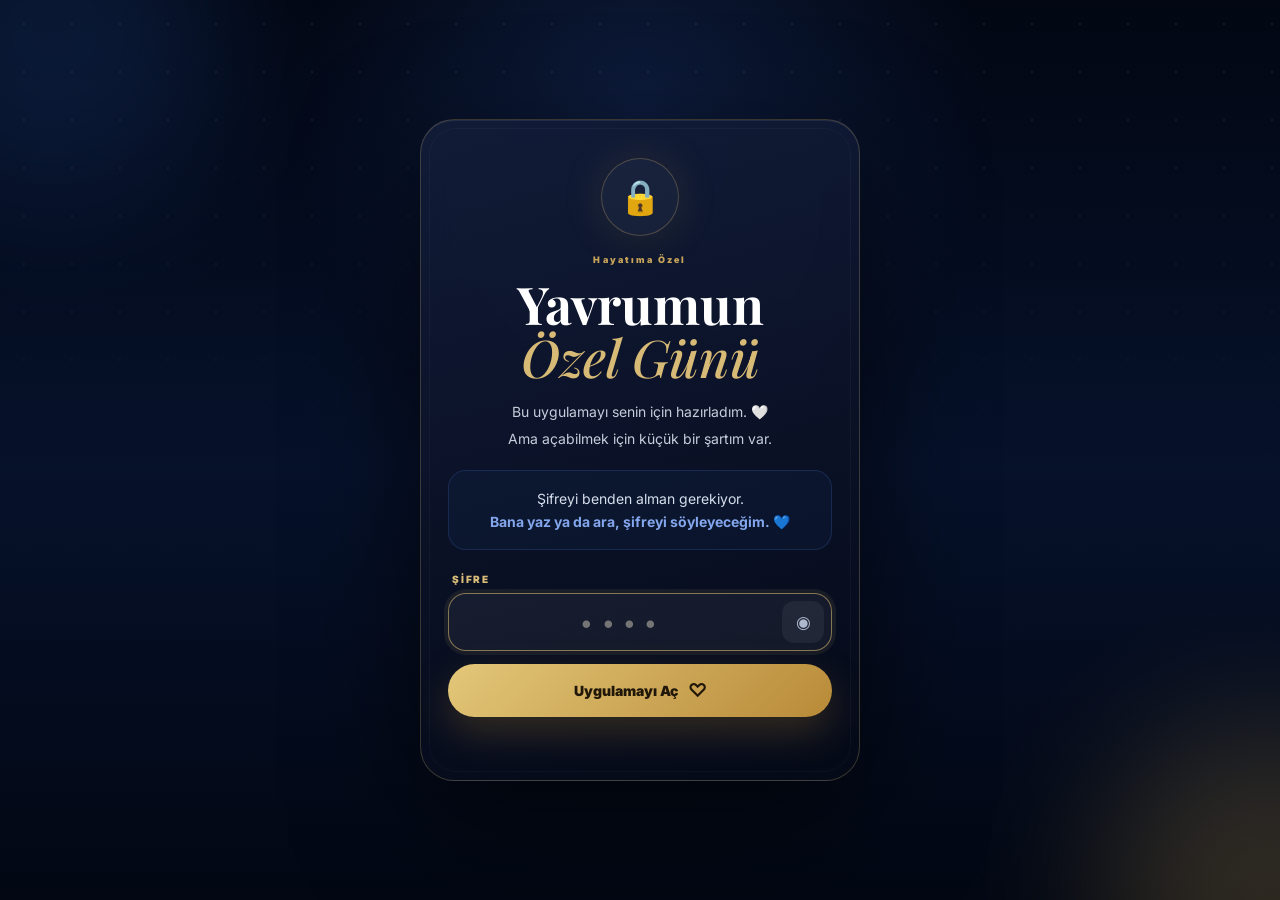
==== index.html @ 069ae144 "benim yavrumun minik bebeğimin doğum günü" ====
<!DOCTYPE html>

<html lang="tr">
<head>
<meta charset="utf-8"/>
<meta content="width=device-width, initial-scale=1, viewport-fit=cover" name="viewport"/>
<meta content="#030915" name="theme-color"/>
<meta content="yes" name="mobile-web-app-capable"/>
<title>Yavrumun Özel Günü</title>
<link href="manifest.webmanifest" rel="manifest"/>
<link href="style.css" rel="stylesheet"/>
</head>
<body class="password-locked">
<section class="password-gate" id="passwordGate" aria-label="Şifre ekranı">
  <div class="password-glow password-glow-a"></div>
  <div class="password-glow password-glow-b"></div>
  <div class="password-card">
    <div class="password-lock" id="passwordLock" aria-hidden="true"><span class="lock-closed">🔒</span><span class="lock-open">🔓</span></div>
    <p class="password-kicker">Hayatıma Özel</p>
    <h1>Yavrumun<br><em>Özel Günü</em></h1>
    <p class="password-copy">Bu uygulamayı senin için hazırladım. 🤍</p>
    <p class="password-copy">Ama açabilmek için küçük bir şartım var.</p>
    <p class="password-direct">Şifreyi benden alman gerekiyor.<br><strong>Bana yaz ya da ara, şifreyi söyleyeceğim. 💙</strong></p>
    <form class="password-form" id="passwordForm" autocomplete="off">
      <label for="passwordInput">Şifre</label>
      <div class="password-input-wrap">
        <input id="passwordInput" name="password" type="password" inputmode="numeric" pattern="[0-9]*" maxlength="4" placeholder="••••" aria-describedby="passwordMessage" autocomplete="one-time-code" />
        <button class="password-eye" id="passwordEye" type="button" aria-label="Şifreyi göster">◉</button>
      </div>
      <button class="password-submit" type="submit"><span>Uygulamayı Aç</span><b>♡</b></button>
      <p class="password-message" id="passwordMessage" aria-live="polite"></p>
    </form>
  </div>
  <div class="password-success" id="passwordSuccess" aria-hidden="true">
    <div class="success-lock">🔓</div>
    <h2><span>Hoş geldin</span><strong>Doğum günü kızı</strong></h2>
    <p>Şimdi asıl sürpriz başlıyor.</p>
  </div>
</section>

<canvas id="stars"></canvas>
<div class="ambient a1"></div><div class="ambient a2"></div>
<section class="gate" id="gate">
<div aria-label="Şevval'in çocukluk fotoğrafı" class="gate-photo">
<img alt="Şevval'in çocukluk fotoğrafı" src="assets/photos/01-cocukluk.webp"/>
</div>
<div aria-hidden="true" class="lily-scene realistic-lily left"><img src="assets/pinterest-pink-lily.webp" alt=""></div>
<div aria-hidden="true" class="lily-scene realistic-lily right"><img src="assets/pinterest-pink-lily.webp" alt=""></div>
<div class="gate-inner">
<p class="eyebrow">FURKAN'DAN ŞEVVAL'E</p>
<h1>Yavrumun<br/><em>Özel Günü</em></h1>
<div class="date-pill"><span>28</span><small>AĞUSTOS</small></div>
<p class="gate-copy">Çok merak ettiğin sürpriz<br/><strong>işte geldi.</strong></p>
<button class="primary-btn" id="openSurprise"><span>Sürprizi Aç</span><b>♡</b></button>
<p class="sound-hint">En güzel deneyim için sesi aç ✦</p>
</div>
</section>
<main aria-hidden="true" class="app" id="app">
<header class="first-memory" data-note="Seni ilk bu halinle tanıdım. İyi ki tanımışım bebeğim. ❤️" data-photo="assets/photos/02-deniz.webp" id="home">
<img alt="Şevval deniz kenarında" src="assets/photos/02-deniz.webp"/>
<div class="first-memory-shade"></div>
<nav class="topbar"><button class="brand" data-go="home">YÖG</button></nav>
<div class="tap-hint">Fotoğrafa dokun ♡</div>
<div class="scroll-cue"><span></span><small>kaydır</small></div>
</header>
<section class="love-counter-section" id="loveCounter" aria-label="Tanıştığımızdan beri geçen süre">
  <div class="love-counter-glow love-counter-glow-a" aria-hidden="true"></div>
  <div class="love-counter-glow love-counter-glow-b" aria-hidden="true"></div>
  <div class="love-counter-card reveal">
    <div class="love-counter-heart" aria-hidden="true"><span>♥</span></div>
    <p class="love-counter-kicker">BİZİM HİKÂYEMİZ</p>
    <h2>Tanıştığımızdan beri<br/><em>geçen güzel zaman...</em></h2>
    <button class="love-counter-date" id="loveCounterDate" type="button" aria-label="Tanışma tarihi 1 Ağustos 2025">
      <span>01</span><i>•</i><span>08</span><i>•</i><span>2025</span>
    </button>
    <div class="love-counter-grid" aria-live="polite">
      <div class="love-time-box"><strong id="loveDays">0</strong><small>GÜN</small></div>
      <div class="love-time-box"><strong id="loveHours">00</strong><small>SAAT</small></div>
      <div class="love-time-box"><strong id="loveMinutes">00</strong><small>DAKİKA</small></div>
      <div class="love-time-box"><strong id="loveSeconds">00</strong><small>SANİYE</small></div>
    </div>
    <p class="love-counter-copy">Ve her geçen saniye seni<br/><b>biraz daha çok seviyorum...</b></p>
    <div class="love-counter-line" aria-hidden="true"><span></span><i>♡</i><span></span></div>
  </div>
</section>
<section class="emotional-interactions" id="emotionalInteractions" aria-label="Kalbimdeki yerin ve zaman dursa">
  <div class="emotion-card heart-place-card reveal">
    <span class="emotion-kicker">SADECE SANA AİT</span>
    <h2>Kalbimdeki Yerin</h2>
    <p class="emotion-intro">Her atışımda sana ait olan yere dokun.</p>
    <button class="heart-line-trigger" id="heartPlaceButton" type="button" aria-label="Kalbimdeki yerini aç">
      <span class="anatomical-heart-glow" aria-hidden="true"></span>
      <img src="assets/anatomik-kalp.webp" alt="" aria-hidden="true">
      <small>KALBİ HİSSET</small>
    </button>
  </div>

  <div class="emotion-card time-stop-card reveal">
    <span class="emotion-kicker">BİRKAÇ SANİYELİĞİNE</span>
    <h2>Eğer Zaman Dursa...</h2>
    <p class="emotion-intro">Seninle geçen güzel anları biraz daha uzun yaşayabilmek için...</p>
    <button class="emotion-button time-stop-button" id="timeStopButton" type="button"><span>⌛</span> Zamanı durdur</button>
    <div class="time-stop-message" id="timeStopMessage" aria-live="polite" aria-hidden="true">
      <p id="timeStopLine">Eğer elimde olsaydı...</p>
      <div class="time-stop-progress"><span id="timeStopProgress"></span></div>
    </div>
  </div>
</section>
<section class="experience-hub" id="experiences">
<div class="hub-orbit hub-orbit-a"></div><div class="hub-orbit hub-orbit-b"></div>
<div class="hub-head reveal">
<span class="hub-badge">Hayatıma Özel</span>
<h2>Dokunduğun her yerde<br/><em>başka bir sürpriz.</em></h2>
<p>Bugün sadece gezme; merak et, dokun ve keşfet.</p>
</div>
<div class="daily-card reveal">
<div class="daily-icon">☀</div><div><small id="dailyDate">BUGÜN</small><strong id="dailyMessage">Bugün kendine biraz zaman ayır olur mu? ❤️</strong></div>
</div>
<button aria-label="Gizli tarih" class="secret-date reveal" id="secretDate">01 • 08 • 2025</button>
<div class="special-actions">
<button class="premium-card blue reveal note-card" id="saySomething"><span class="folded-corner" aria-hidden="true"></span><span class="pc-icon note-line-icon" aria-hidden="true"><i></i><i></i><i></i></span><span class="pc-copy"><small>HER DOKUNUŞTA YENİ</small><b>Sana Sığdıramadığım Kelimelerim</b><em>Furkan'dan sana küçük bir cümle</em></span><span class="card-action">Dokun <strong>→</strong></span></button>
<button class="premium-card rose reveal envelope-card" id="openEnvelopes"><span class="envelope-lines" aria-hidden="true"></span><span class="pc-icon wax-seal-icon" aria-hidden="true">F</span><span class="pc-copy"><small>SADECE SANA</small><b>Dijital Zarflar</b><em>Doğru an için saklanan mektuplar</em></span><span class="card-action">4 zarf <strong>→</strong></span></button>
</div>
<div class="games-intro reveal">
<span class="games-kicker">KALBİMDE SAKLADIKLARIM</span>
<h3>Dokundukça biraz daha<br/><em>bizi anlatıyor.</em></h3>
<p>Bir tarih, birkaç küçük ayrıntı, sana verdiğim sözler ve birlikte kurduğum hayaller...</p>
</div>
<div class="games-stack">
<button class="premium-card game-card gold reveal" id="ourBeginning"><span class="game-number">01</span><span class="pc-icon emotional-glyph date-glyph">01</span><span class="pc-copy"><small>SENİ TANIMAYA BAŞLADIĞIM GÜN</small><b>01.08.2025 — Sana Çıkan Yolum</b><em>O günün nasıl hayatımın en güzel başlangıcına dönüştüğünü oku.</em></span><span class="game-open">Hatırla <strong>↗</strong></span></button>
<button class="premium-card game-card violet reveal" id="cleanPolaroid"><span class="game-number">02</span><span class="pc-icon emotional-glyph">“ ”</span><span class="pc-copy"><small>YALNIZCA BİZE AİT</small><b>Bizim Küçük Sözlüğümüz</b><em>Söylediğimiz kelimelerin bende saklı anlamları.</em></span><span class="game-open">Oku <strong>↗</strong></span></button>
<button class="premium-card game-card teal reveal" id="littleDetails"><span class="game-number">03</span><span class="pc-icon emotional-glyph detail-glyph">✦</span><span class="pc-copy"><small>BELKİ SEN FARK ETMİYORSUN</small><b>Sende Sevdiğim Küçük Şeyler</b><em>Her dokunuşta sende sevdiğim başka bir ayrıntı.</em></span><span class="game-open">Oku <strong>↗</strong></span></button>
<button class="premium-card game-card night reveal" id="lightCandles"><span class="game-number">04</span><span class="pc-icon emotional-glyph">◷</span><span class="pc-copy"><small>GÜNÜN HER YERİNDE</small><b>Seni Özlediğim Anlar</b><em>Gün içinde aklımın sana döndüğü küçük anlar.</em></span><span class="game-open">Hisset <strong>↗</strong></span></button>
<button class="premium-card game-card ruby reveal" id="myPromises"><span class="game-number">05</span><span class="pc-icon emotional-glyph promise-glyph">F</span><span class="pc-copy"><small>BUGÜNDEN YARINLARIMIZA</small><b>Sana Verdiğim Sözler</b><em>Sana sakladığım dört sessiz sözün mührünü aç.</em></span><span class="game-open">Mührü Aç <strong>↗</strong></span></button>
<button class="premium-card game-card mint reveal" id="ourFuture"><span class="game-number">06</span><span class="pc-icon emotional-glyph future-glyph">✉</span><span class="pc-copy"><small>BUGÜNDEN GELECEĞİMİZE</small><b>Gelecekteki Bize Mektup</b><em>Bir gün birlikte okuyacağımız satırları aç.</em></span><span class="game-open">Mektubu Aç <strong>↗</strong></span></button>
</div>
</section>
<section class="lyrics-tv-section" id="lyricsTv" aria-labelledby="lyricsTvTitle">
  <div class="lyrics-tv-heading reveal">
    <span class="section-kicker">SÖZLERİ DİKKATLİ DİNLE</span>
    <h3 id="lyricsTvTitle">Dinlerken<br><em>beni hatırla.</em></h3>
    <p>Bazen sana söylemek istediklerimi bir şarkının sözlerine bırakıyorum.</p>
  </div>
  <div class="lyrics-tv-layout reveal">
    <div class="lyrics-tv-set" id="lyricsTvSet">
      <div class="lyrics-tv-bezel">
        <div class="lyrics-tv-screen">
          <video id="lyricsTvPlayer" title="Carla Morrison — Disfruto Türkçe çeviri videosu" preload="metadata" playsinline>
            <source src="assets/carla-morrison-disfruto.mp4" type="video/mp4">
          </video>
          <div class="lyrics-tv-off" id="lyricsTvOff">
            <span>F</span>
            <small>KUMANDADAN TELEVİZYONU AÇ</small>
          </div>
          <div class="lyrics-tv-glass" aria-hidden="true"></div>
          <div class="lyrics-tv-channel" id="lyricsTvChannel"><small>KANAL 01</small><b>Carla Morrison — Disfruto</b></div>
        </div>
        <div class="lyrics-tv-brand"><i></i><b>FURKAN TV</b><span></span></div>
      </div>
      <div class="lyrics-tv-stand" aria-hidden="true"></div>
    </div>
    <div class="lyrics-remote-wrap">
      <small class="lyrics-remote-label">KUMANDA</small>
      <div class="lyrics-remote" aria-label="Televizyon kumandası">
        <button class="lyrics-power" id="lyricsTvPower" type="button" aria-label="Televizyonu aç veya kapat">⏻</button>
        <div class="lyrics-remote-status"><i id="lyricsTvLed"></i><span id="lyricsTvStatus">Kapalı</span></div>
        <div class="lyrics-remote-ring">
          <button data-tv-action="volumeUp" type="button" aria-label="Sesi yükselt">＋</button>
          <button data-tv-action="back10" type="button" aria-label="On saniye geri">−10</button>
          <button class="lyrics-play" data-tv-action="playPause" type="button" aria-label="Oynat veya duraklat">▶</button>
          <button data-tv-action="forward10" type="button" aria-label="On saniye ileri">+10</button>
          <button data-tv-action="volumeDown" type="button" aria-label="Sesi azalt">−</button>
        </div>
        <div class="lyrics-track-nav">
          <button data-tv-action="previous" type="button" aria-label="Önceki şarkı"><span>←</span><small>Önceki Şarkı</small></button>
          <button data-tv-action="next" type="button" aria-label="Sonraki şarkı"><small>Sonraki Şarkı</small><span>→</span></button>
        </div>
        <div class="lyrics-remote-bottom">
          <button data-tv-action="mute" type="button"><span>⌁</span><small>Sessiz</small></button>
          <button data-tv-action="restart" type="button"><span>↺</span><small>Başa sar</small></button>
          <button data-tv-action="fullscreen" type="button"><span>⛶</span><small>Tam ekran</small></button>
        </div>
      </div>
      <p class="lyrics-tv-note">Bu şarkının sözlerinde sana bırakılmış bir şey var.</p>
      <small class="lyrics-tv-local">Video televizyonun içinde, tamamen sana özel oynatılıyor.</small>
      <button class="lyrics-final-open" id="lyricsFinalOpen" type="button">Şarkılardan Sonra, Son Mesajıma Geç <span>→</span></button>
    </div>
  </div>
</section>
<section aria-label="Şevval'in fotoğraf galerisi" class="memory-story vertical-gallery" id="story"><div class="vertical-gallery-head reveal"><div class="section-kicker">EN GÜZEL HÂLLERİN</div>
<h3>Sana bakarken<br/><em>aklımdan geçenler.</em></h3>
<p>Her fotoğrafında sana söylemek istediğim başka bir cümle var.</p>
<button class="primary-btn" id="startMemories" type="button">Albümü Aç <b>→</b></button></div><div class="vertical-memory-stack" id="verticalMemoryStack"><figure class="vertical-memory-card" data-memory-index="0"><div aria-label="1. fotoğraf; çift dokununca kalp bırak" class="vertical-memory-media" tabindex="0"><img alt="Şevval'in fotoğrafı 1" loading="eager" src="assets/photos/02-deniz.webp"/><span aria-hidden="true" class="vertical-double-heart">♥</span></div><figcaption><small class="vertical-memory-count">01 / 14</small><p>Her şey bu fotoğraf ile başladı.</p><span aria-hidden="true" class="vertical-memory-heart">♡</span></figcaption></figure><figure class="vertical-memory-card" data-memory-index="1"><div aria-label="2. fotoğraf; çift dokununca kalp bırak" class="vertical-memory-media" tabindex="0"><img alt="Şevval'in fotoğrafı 2" loading="lazy" src="assets/photos/03-yakin.webp"/><span aria-hidden="true" class="vertical-double-heart">♥</span></div><figcaption><small class="vertical-memory-count">02 / 14</small><p>Bu fotoğrafın yeri bende çok ayrı. Dilini çok seviyorum tatlı bebeğim.</p><span aria-hidden="true" class="vertical-memory-heart">♡</span></figcaption></figure><figure class="vertical-memory-card" data-memory-index="2"><div aria-label="3. fotoğraf; çift dokununca kalp bırak" class="vertical-memory-media" tabindex="0"><img alt="Şevval'in fotoğrafı 3" loading="lazy" src="assets/photos/04-deniz-selfie.webp"/><span aria-hidden="true" class="vertical-double-heart">♥</span></div><figcaption><small class="vertical-memory-count">03 / 14</small><p>Bu fotoğrafa shop yapmıştın, saçın dağınık çıkıyor diye... Ama ben doğal halini kullandım. Seni böyle seviyorum.</p><span aria-hidden="true" class="vertical-memory-heart">♡</span></figcaption></figure><figure class="vertical-memory-card" data-memory-index="3"><div aria-label="4. fotoğraf; çift dokununca kalp bırak" class="vertical-memory-media" tabindex="0"><img alt="Şevval'in fotoğrafı 4" loading="lazy" src="assets/photos/05-yesil.webp"/><span aria-hidden="true" class="vertical-double-heart">♥</span></div><figcaption><small class="vertical-memory-count">04 / 14</small><p>Bitiyorum sana ya.</p><span aria-hidden="true" class="vertical-memory-heart">♡</span></figcaption></figure><figure class="vertical-memory-card" data-memory-index="4"><div aria-label="5. fotoğraf; çift dokununca kalp bırak" class="vertical-memory-media" tabindex="0"><img alt="Şevval'in fotoğrafı 5" loading="lazy" src="assets/photos/06-kafe.webp"/><span aria-hidden="true" class="vertical-double-heart">♥</span></div><figcaption><small class="vertical-memory-count">05 / 14</small><p>Bu fotoğraf bana resmen date yapmışız gibi bir his veriyor. Gözlerime öyle etkileyici bakıyorsun ki...</p><span aria-hidden="true" class="vertical-memory-heart">♡</span></figcaption></figure><figure class="vertical-memory-card" data-memory-index="5"><div aria-label="6. fotoğraf; çift dokununca kalp bırak" class="vertical-memory-media" tabindex="0"><img alt="Şevval'in fotoğrafı 6" loading="lazy" src="assets/photos/07-dil.webp"/><span aria-hidden="true" class="vertical-double-heart">♥</span></div><figcaption><small class="vertical-memory-count">06 / 14</small><p>Dilini ısırmak istediğim bir başka fotoğraf.</p><span aria-hidden="true" class="vertical-memory-heart">♡</span></figcaption></figure><figure class="vertical-memory-card" data-memory-index="6"><div aria-label="7. fotoğraf; çift dokununca kalp bırak" class="vertical-memory-media" tabindex="0"><img alt="Şevval'in fotoğrafı 7" loading="lazy" src="assets/photos/08-elbise.webp"/><span aria-hidden="true" class="vertical-double-heart">♥</span></div><figcaption><small class="vertical-memory-count">07 / 14</small><p>Sesli gülüşün dışında gülüşünü ilk defa gördüğüm, benim için çok özel bir fotoğraf. En sevme sebebim de o gülüşünü uzun uzun izleyebilmek.</p><span aria-hidden="true" class="vertical-memory-heart">♡</span></figcaption></figure><figure class="vertical-memory-card" data-memory-index="7"><div aria-label="8. fotoğraf; çift dokununca kalp bırak" class="vertical-memory-media" tabindex="0"><img alt="Şevval'in fotoğrafı 8" loading="lazy" src="assets/photos/09-beyaz.webp"/><span aria-hidden="true" class="vertical-double-heart">♥</span></div><figcaption><small class="vertical-memory-count">08 / 14</small><p>Bu fotoğrafı sen çok seviyordun.</p><span aria-hidden="true" class="vertical-memory-heart">♡</span></figcaption></figure><figure class="vertical-memory-card" data-memory-index="8"><div aria-label="9. fotoğraf; çift dokununca kalp bırak" class="vertical-memory-media" tabindex="0"><img alt="Şevval'in fotoğrafı 9" loading="lazy" src="assets/photos/10-gunes.webp"/><span aria-hidden="true" class="vertical-double-heart">♥</span></div><figcaption><small class="vertical-memory-count">09 / 14</small><p>Güneş bile seni kıskanıp kareye girmiş.</p><span aria-hidden="true" class="vertical-memory-heart">♡</span></figcaption></figure><figure class="vertical-memory-card" data-memory-index="9"><div aria-label="10. fotoğraf; çift dokununca kalp bırak" class="vertical-memory-media" tabindex="0"><img alt="Şevval'in fotoğrafı 10" loading="lazy" src="assets/photos/11-asansor-selfie.webp"/><span aria-hidden="true" class="vertical-double-heart">♥</span></div><figcaption><small class="vertical-memory-count">10 / 14</small><p>En sıradan anlarda bile fotoğrafı güzelleştiren bir hâlin var.</p><span aria-hidden="true" class="vertical-memory-heart">♡</span></figcaption></figure><figure class="vertical-memory-card" data-memory-index="10"><div aria-label="11. fotoğraf; çift dokununca kalp bırak" class="vertical-memory-media" tabindex="0"><img alt="Şevval'in fotoğrafı 11" loading="lazy" src="assets/photos/12-araba-selfie.webp"/><span aria-hidden="true" class="vertical-double-heart">♥</span></div><figcaption><small class="vertical-memory-count">11 / 14</small><p>Bu fotoğrafa her baktığımda o anki yazışmalarımız geliyor aklıma. Sanki fotoğrafların benimle konuşuyor.</p><span aria-hidden="true" class="vertical-memory-heart">♡</span></figcaption></figure><figure class="vertical-memory-card" data-memory-index="11"><div aria-label="12. fotoğraf; çift dokununca kalp bırak" class="vertical-memory-media" tabindex="0"><img alt="Şevval'in fotoğrafı 12" loading="lazy" src="assets/photos/13-pembe-elbise.webp"/><span aria-hidden="true" class="vertical-double-heart">♥</span></div><figcaption><small class="vertical-memory-count">12 / 14</small><p>Renkler sana değil, sen renklere güzellik katıyorsun.</p><span aria-hidden="true" class="vertical-memory-heart">♡</span></figcaption></figure><figure class="vertical-memory-card" data-memory-index="12"><div aria-label="13. fotoğraf; çift dokununca kalp bırak" class="vertical-memory-media" tabindex="0"><img alt="Şevval'in fotoğrafı 13" loading="lazy" src="assets/photos/14-kafe-bordo.webp"/><span aria-hidden="true" class="vertical-double-heart">♥</span></div><figcaption><small class="vertical-memory-count">13 / 14</small><p>Sana kırmızı gerçekten çok yakışıyor.</p><span aria-hidden="true" class="vertical-memory-heart">♡</span></figcaption></figure><figure class="vertical-memory-card" data-memory-index="13"><div aria-label="14. fotoğraf; çift dokununca kalp bırak" class="vertical-memory-media" tabindex="0"><img alt="Şevval'in fotoğrafı 14" loading="lazy" src="assets/photos/15-lacivert-elbise.webp"/><span aria-hidden="true" class="vertical-double-heart">♥</span></div><figcaption><small class="vertical-memory-count">14 / 14</small><p>En sevdiğin renk, en sevdiğim sen ve en sevdiğim kare.</p><span aria-hidden="true" class="vertical-memory-heart">♡</span></figcaption></figure></div><div class="vertical-gallery-final reveal"><small>EN GÜZEL HÂLLERİN</small>
<h3>Her karede<br/><em>başka bir güzellik.</em></h3>
<p>Bu bölümde yalnızca fotoğrafların değil,<br/>onlara bakarken içimden geçen küçük cümleler vardı.</p>
<div class="memory-signature">Umarım kendine bazen<br/>benim gördüğüm kadar güzel bakarsın.<br/><b>Sevdiceğin Furkan 🤍</b></div></div></section>
<div class="cinematic-photo-modal" id="cinematicPhotoModal" aria-hidden="true" role="dialog" aria-modal="true" aria-label="Fotoğrafı tam ekran görüntüle">
  <button class="cinematic-photo-close" id="cinematicPhotoClose" type="button" aria-label="Fotoğrafı kapat">×</button>
  <div class="portrait-album-progress" id="portraitAlbumProgress" aria-hidden="true"></div>
  <button class="cinematic-photo-nav cinematic-photo-prev" id="cinematicPhotoPrev" type="button" aria-label="Önceki fotoğraf">‹</button>
  <figure class="cinematic-photo-stage">
    <div class="cinematic-photo-frame"><img id="cinematicPhotoImage" src="" alt="Şevval'in büyütülmüş fotoğrafı"></div>
    <span class="portrait-album-heart" id="portraitAlbumHeart" aria-hidden="true">♥</span>
    <figcaption><small id="cinematicPhotoCount"></small><p id="cinematicPhotoCaption"></p><span>Kaydırarak diğer fotoğrafa geç</span></figcaption>
  </figure>
  <div class="portrait-album-finale">
    <small>EN GÜZEL HÂLLERİN</small>
    <h2>Her karede<br><em>başka bir güzellik.</em></h2>
    <p>Bu albümde yalnızca fotoğrafların değil, onlara bakarken içimden geçen küçük cümleler vardı.</p>
    <strong>Umarım kendine bazen<br>benim gördüğüm kadar güzel bakarsın.</strong>
    <button id="closePortraitAlbumFinale" type="button">Albümü kalbimde sakla</button>
  </div>
  <button class="cinematic-photo-nav cinematic-photo-next" id="cinematicPhotoNext" type="button" aria-label="Sonraki fotoğraf">›</button>
</div>
<section class="little-sevval-section" id="littleSevval" aria-labelledby="littleSevvalTitle">
  <div class="little-sevval-intro reveal">
    <p class="little-sevval-kicker">BİR ÇOCUKLUKTAN BUGÜNE UZANAN HİKÂYE</p>
    <h3 id="littleSevvalTitle">O Küçük Kızdan<br><em>Bugünkü Sana.</em></h3>
    <p>Önce seni sen yapan küçücük anılar… Sonra yıllar sonra karşıma çıkan ve bütün kalbimle sevdiğim sen.</p>
    <button class="keepsake-box" id="openLittleSevval" type="button" aria-label="Küçük Şevval'in hatıra kutusunu aç">
      <span class="keepsake-lid"><i></i></span><span class="keepsake-body"><b>Ş</b></span>
      <small>HİKÂYENİ AÇ</small>
    </button>
  </div>
</section>
<div class="childhood-album" id="childhoodAlbum" aria-hidden="true" role="dialog" aria-modal="true" aria-labelledby="childhoodAlbumTitle">
  <button class="childhood-close" id="closeChildhoodAlbum" type="button" aria-label="Albümü kapat">×</button>
  <div class="childhood-progress" id="childhoodProgress" aria-hidden="true"></div>
  <button class="childhood-nav childhood-prev" id="childhoodPrev" type="button" aria-label="Önceki fotoğraf">‹</button>
  <div class="childhood-pages" id="childhoodPages">
    <article class="childhood-page is-active"><figure><img src="assets/childhood/01-bebek.webp" alt="Bebek Şevval" loading="lazy"><figcaption><small>EN BAŞINDAN</small><p>Her şey, dünyaya gözlerini kapatıp huzurla uyuyan bu küçücük kızla başladı.</p></figcaption></figure></article>
    <article class="childhood-page"><figure><img src="assets/childhood/02-minik.webp" alt="Minik Şevval" loading="lazy"><figcaption><small>MİNİCİK BİR SEN</small><p>Daha o zamanlardan belliymiş; insanın içine işleyen o tatlı bakışların.</p></figcaption></figure></article>
    <article class="childhood-page"><figure><img src="assets/childhood/03-at-kuyruklari.webp" alt="Saçları iki yandan bağlı küçük Şevval" loading="lazy"><figcaption><small>O KOCAMAN GÖZLER</small><p>Bugün baktığımda kaybolduğum gözlerin, daha küçücükken bile aynı güzellikteymiş.</p></figcaption></figure></article>
    <article class="childhood-page"><figure><img src="assets/childhood/04-minik-sevval.webp" alt="Küçük Şevval" loading="lazy"><figcaption><small>KÜÇÜK ŞEVVAL</small><p>Bu fotoğrafa bakınca insanın seni kucağına alıp koruyası geliyor.</p></figcaption></figure></article>
    <article class="childhood-page"><figure><img src="assets/childhood/05-yuz-boyama.webp" alt="Yüzü boyanmış küçük Şevval" loading="lazy"><figcaption><small>OYUN DOLU GÜNLER</small><p>Yüzündeki renkler kadar meraklı ve ışıl ışıl bir çocukluk.</p></figcaption></figure></article>
    <article class="childhood-page"><figure><img src="assets/childhood/06-bebegiyle.webp" alt="Oyuncak bebeğiyle küçük Şevval" loading="lazy"><figcaption><small>OYUNCAK BEBEĞİNLE</small><p>O gülüşün hiç değişmemiş; yalnızca büyümüş ve hayatımı güzelleştirmiş.</p></figcaption></figure></article>
    <article class="childhood-page"><figure><img src="assets/childhood/07-bes-yas.webp" alt="Beş yaşındaki Şevval ve doğum günü pastası" loading="lazy"><figcaption><small>BEŞ YAŞINDA</small><p>O gün pastandaki beş mumu üfleyen küçük kızın, bugün on sekizinci yaşını kutluyorum.</p></figcaption></figure></article>
    <article class="childhood-page"><figure><img src="assets/childhood/08-salincak.webp" alt="Salıncakta küçük Şevval" loading="lazy"><figcaption><small>KÜÇÜK MACERALAR</small><p>Her fotoğraf, bugünkü seni oluşturan küçücük bir hikâye gibi.</p></figcaption></figure></article>
    <article class="childhood-page"><figure><img src="assets/childhood/09-kaydirak.webp" alt="Kaydırakta küçük Şevval" loading="lazy"><figcaption><small>KORKUSUZCA</small><p>Kollarını iki yana açıp hayatın içine böyle bırakmışsın kendini.</p></figcaption></figure></article>
    <article class="childhood-page"><figure><img src="assets/childhood/10-uykulu.webp" alt="Uykulu küçük Şevval" loading="lazy"><figcaption><small>UYKULU HÂLİN</small><p>Demek seni uyuturken hayal ettiğim o tatlı hâlin, çocukluğundan beri seninleymiş.</p></figcaption></figure></article>
    <article class="childhood-page"><figure><img src="assets/childhood/11-motorda.webp" alt="Motosiklet üzerinde küçük Şevval" loading="lazy"><figcaption><small>KÜÇÜK AMA CESUR</small><p>Bu karedeki cesaretin ve neşen, bugün olduğun insanda hâlâ yaşıyor.</p></figcaption></figure></article>
    <article class="childhood-page"><figure><img src="assets/childhood/12-kapsonlu.webp" alt="Kapüşonlu küçük Şevval" loading="lazy"><figcaption><small>BÜYÜRKEN</small><p>Ben o günlerini göremedim; ama büyüyüp karşıma çıkan hâlini bütün kalbimle sevdim.</p></figcaption></figure></article>
    <article class="childhood-page childhood-transition"><div><small>YILLAR GEÇTİ…</small><h2>O küçük kız<br><em>büyüdü.</em></h2><p>Ben çocukluğunun hiçbir anında yanında değildim. İlk adımlarını, oyunlarını ve büyüdüğün günleri göremedim.<br><br>Ama bütün o yıllar, seni bir gün karşıma çıkacak olan o güzel insana dönüştürdü.</p><strong>Ve hikâyenin benim bildiğim kısmı burada başladı…</strong></div></article>
    <article class="childhood-page grown-page"><figure><img src="assets/photos/02-deniz.webp" alt="Bugünkü Şevval'in deniz kenarındaki fotoğrafı" loading="lazy"><figcaption><small>SONRA SENİ GÖRDÜM</small><p>Bir zamanlar dünyaya merakla bakan o küçük kız büyümüş; ben daha hikâyenin başını bilmeden bu fotoğrafına bakakalmıştım.</p></figcaption></figure></article>
    <article class="childhood-page grown-page"><figure><img src="assets/photos/03-yakin.webp" alt="Bugünkü Şevval'in yakın çekim fotoğrafı" loading="lazy"><figcaption><small>O GÖZLER HİÇ DEĞİŞMEDİ</small><p>Çocukluk fotoğraflarındaki o kocaman gözler hâlâ aynıydı. Yalnızca şimdi, baktığımda içinde kaybolduğum gözler olmuşlardı.</p></figcaption></figure></article>
    <article class="childhood-page grown-page"><figure><img src="assets/photos/04-deniz-selfie.webp" alt="Bugünkü Şevval'in doğal fotoğrafı" loading="lazy"><figcaption><small>OLDUĞUN GİBİ</small><p>Saçını beğenmeyip bu fotoğrafı değiştirmiştin. Bense en çok doğal hâlini sevdim; çünkü büyüyen o küçük kız tam olarak buydu.</p></figcaption></figure></article>
    <article class="childhood-page grown-page"><figure><img src="assets/photos/05-yesil.webp" alt="Bugünkü Şevval'in yeşilli fotoğrafı" loading="lazy"><figcaption><small>BÜYÜDÜĞÜN HÂL</small><p>Çocukken ne kadar tatlıysan, büyüdüğünde de insanın bakmaya doyamadığı kadar güzel olmuşsun. Bitiyorum sana.</p></figcaption></figure></article>
    <article class="childhood-page grown-page"><figure><img src="assets/photos/06-kafe.webp" alt="Bugünkü Şevval'in kafedeki fotoğrafı" loading="lazy"><figcaption><small>KEŞKE KARŞIMDA OLSAYDIN</small><p>O küçük kızın yıllar sonra karşımda böyle oturacağını hayal ediyorum. Gözlerine bakarak seni saatlerce dinlemek isterdim.</p></figcaption></figure></article>
    <article class="childhood-page grown-page"><figure><img src="assets/photos/07-dil.webp" alt="Bugünkü Şevval'in eğlenceli fotoğrafı" loading="lazy"><figcaption><small>İÇİNDEKİ ÇOCUK</small><p>Yüzünü boyayıp oyunlar oynayan o neşeli küçük kız hiç kaybolmamış. Bu hâlin hâlâ beni istemeden gülümsetiyor.</p></figcaption></figure></article>
    <article class="childhood-page grown-page"><figure><img src="assets/photos/08-elbise.webp" alt="Bugünkü Şevval'in gülümsediği fotoğraf" loading="lazy"><figcaption><small>O GÜLÜŞÜN</small><p>Çocukluk fotoğraflarında başlayan o güzel gülüş, yıllar sonra benim en sevdiğim seslerden ve görüntülerden biri oldu.</p></figcaption></figure></article>
    <article class="childhood-page grown-page"><figure><img src="assets/photos/09-beyaz.webp" alt="Bugünkü Şevval'in beyaz kıyafetli fotoğrafı" loading="lazy"><figcaption><small>SENİN SEVDİĞİN KARE</small><p>Bu fotoğrafı sen çok seviyordun. Ben ise ona baktığımda, bütün o yılların sonunda oluşan seni görüyorum.</p></figcaption></figure></article>
    <article class="childhood-page grown-page"><figure><img src="assets/photos/10-gunes.webp" alt="Bugünkü Şevval'in güneşli fotoğrafı" loading="lazy"><figcaption><small>IŞIĞINLA</small><p>Kaydırakta kollarını açan o küçük kız büyümüş; şimdi girdiği her kareyi kendi ışığıyla güzelleştiriyor.</p></figcaption></figure></article>
    <article class="childhood-page grown-page"><figure><img src="assets/photos/11-asansor-selfie.webp" alt="Bugünkü Şevval'in asansör selfiesi" loading="lazy"><figcaption><small>SIRADAN ANLARIN BİLE</small><p>Büyürken çekilen her fotoğrafın bir anıya dönüştüğü gibi, bugün en sıradan hâlin bile benim için saklamak istediğim bir kare.</p></figcaption></figure></article>
    <article class="childhood-page grown-page"><figure><img src="assets/photos/12-araba-selfie.webp" alt="Bugünkü Şevval'in araba selfiesi" loading="lazy"><figcaption><small>FOTOĞRAFLARIN KONUŞUYOR</small><p>Bu kareye baktığımda yalnızca yüzünü değil, gönderdiğin günü ve konuşmalarımızı da hatırlıyorum. Hikâyene artık benim anılarım da karışmıştı.</p></figcaption></figure></article>
    <article class="childhood-page grown-page"><figure><img src="assets/photos/13-pembe-elbise.webp" alt="Bugünkü Şevval'in pembe elbiseli fotoğrafı" loading="lazy"><figcaption><small>RENKLERİN İÇİNDE</small><p>Oyuncak bebeğine sarılan küçük kız büyümüş, şimdi giydiği her renge kendi güzelliğini katıyordu.</p></figcaption></figure></article>
    <article class="childhood-page grown-page"><figure><img src="assets/photos/14-kafe-bordo.webp" alt="Bugünkü Şevval'in bordo kıyafetli fotoğrafı" loading="lazy"><figcaption><small>HER HÂLİNLE</small><p>Yıllar seni değiştirmiş olabilir ama yüzündeki sıcaklık hiç kaybolmamış. Kırmızı sana hâlâ çok güzel yakışıyor.</p></figcaption></figure></article>
    <article class="childhood-page grown-page"><figure><img src="assets/photos/15-lacivert-elbise.webp" alt="Bugünkü Şevval'in lacivert elbiseli fotoğrafı" loading="lazy"><figcaption><small>BUGÜNKÜ SEN</small><p>Ve bütün bu fotoğrafların sonunda… En sevdiğin renk, en sevdiğim insanın üzerinde. Çocukluğundan bugüne uzanan hikâyenin en güzel hâli.</p></figcaption></figure></article>
    <article class="childhood-page childhood-finale"><div><small>O KÜÇÜK KIZDAN BUGÜNKÜ SANA</small><h2 id="childhoodAlbumTitle">Geçmişindeki seni de,<br><em>bugünkü seni de seviyorum.</em></h2><p>Ben çocukluğunun hiçbir anında yanında değildim. Ama o küçük kızın büyüyüp karşıma çıkan hâlini tanıdım.<br><br>Şimdi eski fotoğraflarına baktığımda, sevdiğim insanın hikâyesinin nerede başladığını görüyorum.</p><strong>İyi ki o küçük kız büyümüş.<br>İyi ki bugünkü Şevval olmuş.<br>İyi ki bir gün benim hayatıma girmiş.</strong><button id="finishChildhoodAlbum" type="button">Hikâyeni kalbimde sakla</button></div></article>
  </div>
  <button class="childhood-nav childhood-next" id="childhoodNext" type="button" aria-label="Sonraki fotoğraf">›</button>
  <p class="childhood-swipe-hint">Kaydırarak anılarda ilerle</p>
</div>
<section class="section message-section" id="message">
<div aria-hidden="true" class="message-petals"></div>
<div class="message-wrap reveal" id="birthdayLetter">
<div class="wax">F</div>
<p class="section-kicker">DOĞUM GÜNÜ MESAJIN</p>
<div class="letter-intro cinematic-intro" id="letterIntro">
<div class="cinema-line"><span></span><b>28 AĞUSTOS</b><span></span></div>
<p class="cinema-whisper">Bir dakika...</p>
<div class="letter-envelope" id="letterEnvelope" aria-hidden="true">
  <div class="letter-envelope-paper"><span>28 Ağustos</span><b>Şevval’e</b><small>Furkan’dan</small></div>
  <div class="letter-envelope-back"></div>
  <div class="letter-envelope-flap"></div>
  <div class="letter-envelope-pocket"></div>
  <div class="letter-envelope-seal">F</div>
</div>
<h3>Gitmeden önce…<br/><em>Sana söylemek istediğim bir şey var.</em></h3>
<p>Bu, doğum günü mesajının son sayfası değil; sana ayırdığım en özel yer.</p>
<button class="letter-btn final-open-btn" id="openLetter" type="button">Mektubu Aç</button>
</div>
<div class="letter-reader" hidden="" id="letterReader">
<div class="letter-progress"><span id="letterProgress"></span></div>
<div class="letter-page cinematic-page" id="letterPage">
<div class="paper-date">28 Ağustos <span>🤍</span></div>
<div class="letter-ornament">✦</div>
<div class="typed-message" id="typedMessage"></div>
<figure class="letter-photo" hidden="" id="letterPhoto">
<img alt="Şevval'in fotoğrafı" id="letterPhotoImg" src=""/>
<figcaption id="letterPhotoNote"></figcaption>
</figure>
<div class="paper-signature">— Furkan</div>
</div>
<div class="letter-actions">
<button class="letter-btn" id="nextLetter" type="button">Devam Et</button>
<button class="voice-letter-btn" id="voiceLetter" type="button" aria-pressed="false"><span aria-hidden="true">▶</span> Sesimle Dinle</button>
<audio id="furkanVoiceMessage" preload="metadata" src="assets/furkan-dogum-gunu-mesaji.mp3"></audio>
<audio id="furkanVoiceMessageContinue" preload="metadata" src="assets/dogum-gunu-mesaji-devam.mp3"></audio>
<div class="voice-playback-status" id="voicePlaybackStatus" hidden aria-live="polite">
  <span id="voiceCurrentTime">0:00</span><div class="voice-progress-track"><span id="voiceProgressFill"></span></div><span id="voiceDuration">2:18</span>
  <p class="voice-controls-hint">Ses oynatıcısının hemen altındaki butonlardan dinleme hızını seçebilir, <strong>“1:10’a Atla”</strong> butonuyla istediğin bölüme geçebilirsin.</p>
  <div class="voice-playback-controls" aria-label="Ses oynatma seçenekleri">
    <button class="voice-speed-btn is-active" type="button" data-voice-speed="1">1x</button>
    <button class="voice-speed-btn" type="button" data-voice-speed="1.5">1.5x</button>
    <button class="voice-speed-btn" type="button" data-voice-speed="2">2x</button>
    <button class="voice-skip-btn" id="voiceSkipTo70" type="button"><span aria-hidden="true">↠</span> 1:10’a Atla</button>
  </div>
</div>
<button class="text-btn" hidden="" id="replayMessage" type="button">Baştan oku ↻</button>
</div>
<div class="voice-permission" id="voicePermission" hidden aria-live="polite" role="dialog" aria-modal="true" aria-labelledby="voicePermissionTitle">
  <div class="voice-permission-card">
    <span class="voice-permission-heart" aria-hidden="true">🤍</span>
    <h4 id="voicePermissionTitle">Bu satırları yazarken keşke yanında olabilseydim...</h4>
    <p>Ama en azından sesimi de sana bırakmak istedim. Doğum günü mesajımı kendi sesimden dinlemek ister misin?</p>
    <div class="voice-permission-actions">
      <button class="letter-btn" id="acceptVoice" type="button">🤍 Evet, dinle</button>
      <button class="text-btn" id="declineVoice" type="button">Şimdilik hayır</button>
    </div>
  </div>
</div>
</div>
<div class="letter-finale cake-finale" hidden="" id="letterFinale">
<div class="cake-reveal-note" id="cakeRevealNote">Sana küçük bir sürpriz daha hazırladım...</div>
<div aria-live="polite" class="cake-stage" id="cakeStage">
<div class="cake-glow"></div>
<div class="cake-frame" id="cakeFrame">
<img alt="18 Şevval yazılı doğum günü pastası" src="assets/sevval-18-pasta.webp"/>
<div class="cake-slice" id="cakeSlice" aria-hidden="true"><img alt="" src="assets/sevval-18-pasta.webp"/></div>
<div aria-hidden="true" class="number-candles" id="numberCandles"><span class="candle"><i class="flame"></i></span><span class="candle"><i class="flame"></i></span><span class="candle"><i class="flame"></i></span><span class="candle"><i class="flame"></i></span><span class="candle"><i class="flame"></i></span><span class="candle"><i class="flame"></i></span><span class="candle"><i class="flame"></i></span><span class="candle"><i class="flame"></i></span><span class="candle"><i class="flame"></i></span><span class="candle"><i class="flame"></i></span><span class="candle"><i class="flame"></i></span><span class="candle"><i class="flame"></i></span><span class="candle"><i class="flame"></i></span><span class="candle"><i class="flame"></i></span><span class="candle"><i class="flame"></i></span><span class="candle"><i class="flame"></i></span><span class="candle"><i class="flame"></i></span><span class="candle"><i class="flame"></i></span></div>
</div>
<p class="cake-title">18 Şevval</p>
<p class="wish-prompt" id="wishPrompt" aria-live="polite"></p>
<h3>İyi ki doğdun,<br><span>kelebeğim.</span></h3>
<button class="letter-btn blow-btn" id="blowCandles" type="button"><span class="blow-main">Mumları üfle</span><small>Hazırsan dokun</small></button>
<div class="lily-rain" id="lilyRain" aria-hidden="true"></div>
<div class="secret-envelope-wrap" id="secretEnvelopeWrap" hidden>
  <div class="secret-envelope-hint"><small>SANA AİT BİR NOT VAR</small><strong>Mektubu açmak için dokun</strong><span aria-hidden="true"></span></div>
  <button class="secret-envelope" id="secretEnvelope" type="button" aria-label="Gizli zarfı aç">
    <span class="secret-envelope-back"></span><span class="secret-envelope-letter">Şevval'e</span><span class="secret-envelope-flap"></span><span class="secret-envelope-pocket"></span><span class="secret-seal">F♡Ş</span>
  </button>
  <div class="secret-note" id="secretNote" hidden>
    <small>FURKAN’DAN ŞEVVAL’E</small>
    <p>Sen bende büyük iz bıraktın.<br>Ben de sana, ileride dönüp bakabileceğin küçük bir hatıra bırakıyorum.</p>
    <strong>Bu sayfa, ne zaman istersen yeniden gelebileceğin küçük yerimiz olsun.</strong>
  </div>
  <div class="cake-cut-transition" id="cakeCutTransition" hidden>
    <span aria-hidden="true">✦</span>
    <p>Mektup burada bitmiyor.<br><strong>Şimdi ilk dilimi birlikte keselim.</strong></p>
    <button class="letter-btn cut-cake-btn" id="cutCake" type="button">🍰 İlk Dilimi Kes</button>
  </div>
</div>
<div class="cake-wish" hidden="" id="cakeWish">
<div class="plush-surprise" id="plushSurprise" hidden aria-live="polite">
  <div class="plush-gift-stage" id="plushGiftStage">
    <button class="plush-gift" id="plushGift" type="button" aria-label="Peluş hediyesini aç" onclick="openPlushGift(event)"><span></span><i></i></button>
    <p>Hediyeyi açmak için dokun</p>
  </div>
  <div class="plush-reveal" id="plushReveal" hidden>
    <div class="plush-pair" id="plushPair" aria-hidden="true">
      <div class="teddy" id="birthdayTeddy">
        <span class="teddy-ear teddy-ear-left"></span><span class="teddy-ear teddy-ear-right"></span>
        <span class="teddy-head"><i class="teddy-eye teddy-eye-left"></i><i class="teddy-eye teddy-eye-right"></i><i class="teddy-muzzle"></i><i class="teddy-nose"></i></span>
        <span class="teddy-body"></span><span class="teddy-arm teddy-arm-left"></span><span class="teddy-arm teddy-arm-right"></span>
        <span class="teddy-foot teddy-foot-left"></span><span class="teddy-foot teddy-foot-right"></span>
        <span class="teddy-bow"><i></i><b></b></span>
      </div>
      <div class="duck" id="birthdayDuck">
        <span class="duck-head"><i class="duck-eye duck-eye-left"></i><i class="duck-eye duck-eye-right"></i><i class="duck-beak"></i></span>
        <span class="duck-body"></span><span class="duck-wing duck-wing-left"></span><span class="duck-wing duck-wing-right"></span>
        <span class="duck-foot duck-foot-left"></span><span class="duck-foot duck-foot-right"></span>
      </div>
    </div>
    <div class="plush-note" id="plushNote">
      <p>Ben sana sarılamadığım zamanlarda...</p>
      <strong>Bu küçük ruhumuz birbirine güzel hislerle sarılsın</strong>
    </div>
    <button class="plush-hug-btn" id="plushHugBtn" type="button" onclick="hugTeddy(event)">Sarıl</button>
    <div class="photo-gift-stage" id="photoGiftStage" hidden>
      <button class="photo-gift" id="photoGift" type="button" aria-label="Fotoğraf hediyesini aç"><span></span><i></i></button>
      <p>Bir hediyen daha var...</p>
    </div>
    <div class="plush-photo-reveal" id="plushPhotoReveal" hidden>
      <button class="plush-photo-close" id="plushPhotoClose" type="button" aria-label="Fotoğrafı kapat">×</button>
      <img src="assets/ayicik-ordek.webp" alt="Ayıcık ve ördek peluş oyuncağın birlikte fotoğrafı">
      <p>Bu küçük ikiliyi sana emanet ediyorum. 🤍</p>
    </div>
  </div>
</div>
<div class="made-with-love">💙 Bu uygulama senin için sevgiyle hazırlandı.</div>
</div>
<button class="text-btn" id="restartLetter" type="button">Mektubu yeniden oku ↻</button>
</div>
</div>
</div>
</section>
<section class="section bedtime-tale-section" id="bedtimeTale" aria-labelledby="bedtimeTaleTitle">
  <div class="bedtime-tale-card reveal">
    <div class="bedtime-tale-copy">
      <p class="bedtime-tale-kicker">HER GECE GİTTİĞİMİZ O YER</p>
      <h3 id="bedtimeTaleTitle">Seni Uyuttuğum Masal</h3>
      <div class="bedtime-tale-lines">
        <p><strong>Hatırlıyor musun?</strong></p>
        <p>Seni uyuturken anlattığım bir ev vardı…<br>Şöminesi hiç sönmeyen, camından karı izlediğimiz,<br>çocuklarımızın ve kedilerimizin yanımızda olduğu o ev.</p>
        <p>O zamanlar yalnızca anlattığım bir masaldı…<br>Ama içindeki “biz”, benim için hep gerçekti.</p>
      </div>
      <button class="bedtime-tale-open" id="openBedtimeTale" type="button">Sana Anlattığım Yere Git <span aria-hidden="true">→</span></button>
    </div>
  </div>
</section>
<section class="section chat-section" id="chat"><div class="section-kicker reveal">FURKAN'LA KONUŞ</div><h3 class="reveal">Sana cevap veren<br/><em>küçük bir sürpriz.</em></h3><div class="chat-card reveal"><div class="chat-head"><div class="avatar">F</div><div><b>Furkan</b><small><span></span> seni dinliyor</small></div></div><div class="messages" id="messages"><div class="bubble bot">Ben gerçek değilim. Furkan'ın sana bıraktığı küçük bir yapay zekâyım. İstediğin her şeyi benimle konuşabilirsin. Ama şunu söyleyeyim... Biraz onun gibi düşünüyorum. O yüzden bazen saçmalarsam şaşırma.</div></div><div class="feeling-row" aria-label="Hızlı duygu seçenekleri"><button data-quick="Bugün mutluyum">Mutluyum</button><button data-quick="Seni özledim">Özledim</button><button data-quick="Biraz üzgünüm">Üzgünüm</button><button data-quick="Bana romantik bir şey söyle">Bana bir şey söyle</button></div><div class="quick-row"><button data-quick="Furkan beni ne kadar seviyor?">Beni ne kadar seviyor?</button><button data-quick="Şu an bana sarılsan ne söylerdin?">Bana sarılsan?</button><button data-quick="Beni neden seviyorsun?">Beni neden seviyorsun?</button></div><form class="chat-input" id="chatForm"><input autocomplete="off" id="chatText" placeholder="Aklından geçeni yaz..."/><button aria-label="Gönder">➤</button></form></div></section>
<section class="section affection-section" id="affection">
  <div class="section-kicker reveal">BİR ANLIĞINA MESAFEYİ UNUTALIM</div>
  <h3 class="reveal">Şimdi biraz<br/><em>yanımda olur musun?</em></h3>
  <div class="affection-grid reveal">
    <article class="affection-card hug-card">
      <div class="affection-icon hug-line-icon" aria-hidden="true"><i></i><i></i><b></b></div>
      <small>YANINDA OLAMADIĞIMDA</small>
      <h4>Gözlerini kapatır mısın, yavrum?</h4>
      <p id="hugReply">Şimdi bütün mesafeyi susturup seni kollarımın arasına almak istiyorum.</p>
      <span class="affection-count" id="hugCountLabel">Hazırsan bana dokun</span>
      <button class="affection-btn" id="hugBtn" type="button">Bana Sarıl <span>→</span></button>
    </article>
    <article class="affection-card kiss-card">
      <div class="affection-icon kiss-seal-icon" aria-hidden="true">
        <svg viewBox="0 0 120 72" focusable="false">
          <defs>
            <linearGradient id="kissGradientCard" x1="0" y1="0" x2="1" y2="1">
              <stop offset="0" stop-color="#ffd1df"/>
              <stop offset=".48" stop-color="#df7fa3"/>
              <stop offset="1" stop-color="#9d3d69"/>
            </linearGradient>
          </defs>
          <path class="kiss-upper" d="M8 38C26 34 36 18 53 28C57 30 59 32 60 33C64 28 69 24 77 25C89 26 99 34 112 38C92 41 78 42 60 42C42 42 27 41 8 38Z"/>
          <path class="kiss-lower" d="M8 38C28 43 43 57 60 58C77 57 95 46 112 38C93 42 78 45 60 45C42 45 27 42 8 38Z"/>
          <path class="kiss-line" d="M10 38C30 39 44 42 60 42C77 42 92 40 110 38"/>
        </svg>
      </div>
      <small>SADECE İKİMİZİN</small>
      <h4>Bir öpücüğünü bana bırakır mısın?</h4>
      <p id="kissReply">Onu gülüşünün hemen yanına, seni her özlediğimde bulacağım yere saklayacağım.</p>
      <span class="affection-count" id="kissCountLabel">En güzel yerinde saklı kalacak</span>
      <button class="affection-btn" id="kissBtn" type="button">Öpücüğünü Bırak <span>→</span></button>
    </article>
  </div>
  <div class="affection-particles" id="affectionParticles" aria-hidden="true"></div>
</section>
<div class="affection-moment" id="affectionMoment" aria-hidden="true" role="dialog" aria-modal="true" aria-labelledby="affectionMomentTitle">
  <div class="affection-moment-glow" aria-hidden="true"></div>
  <div class="affection-moment-panel">
    <button class="affection-moment-x" id="affectionMomentX" type="button" aria-label="Kapat">×</button>
    <small id="affectionMomentKicker">MESAFE BİR ANLIĞINA DURDU</small>
    <div class="affection-moment-visual" id="affectionMomentVisual" aria-hidden="true"></div>
    <h3 id="affectionMomentTitle">Şimdi yanımdasın.</h3>
    <p id="affectionMomentLine"></p>
    <span class="affection-moment-sign">— Furkan</span>
    <button class="affection-moment-close" id="affectionMomentClose" type="button">Bu Anı Sakla</button>
  </div>
</div>
<footer class="finale" id="finale">
<p class="eyebrow reveal">SONSUZ BİR İYİ Kİ</p>
<h3 class="reveal">İyi ki doğdun<br/><em>Şevval.</em></h3>
<div class="signature reveal">Furkan’dan, bütün kalbiyle ♡</div>
<div class="eye-tribute reveal">
<div class="eye-frame">
<img alt="Şevval'in kahverengi gözü" src="assets/sevval-goz.webp"/>
</div>
<blockquote>Bir bakışın var; ne anlatılacak kadar kısa, ne de unutulacak kadar sıradan.</blockquote>
<span aria-hidden="true" class="eye-heart">♡</span>
</div>
</footer>
</main>


<div class="heart-place-overlay" id="heartPlaceOverlay" aria-hidden="true" role="dialog" aria-modal="true" aria-labelledby="heartPlaceTitle">
  <div class="heart-place-ambient" aria-hidden="true"><i></i><i></i><i></i><i></i><i></i><i></i><i></i><i></i></div>
  <div class="heart-place-panel">
    <div class="vibration-check" id="vibrationCheck" aria-live="polite">
      <span class="vibration-check-icon" aria-hidden="true">〰</span>
      <small>ANDROID TİTREŞİM KONTROLÜ</small>
      <h3>Önce küçük bir test</h3>
      <p id="vibrationCheckText">Aşağıdaki butona dokun. Telefonun iki kez kısa titreşmesi gerekiyor.</p>
      <button class="vibration-test-button" id="vibrationTestButton" type="button">Titreşimi Test Et</button>
      <div class="vibration-answer" id="vibrationAnswer" hidden>
        <strong>Titreşimi hissettin mi?</strong>
        <button id="vibrationYes" type="button">Evet, devam et</button>
        <button id="vibrationNo" type="button">Hayır</button>
      </div>
      <div class="vibration-help" id="vibrationHelp" hidden>
        <b>Titreşim kapalı olabilir.</b>
        <p>Ayarlar’da “Titreşim ve dokunsal geri bildirim” bölümünü aç. Sonra buraya dönüp yeniden deneyebilirsin.</p>
      </div>
      <button class="vibration-continue" id="vibrationContinue" type="button" hidden>Yine de Devam Et</button>
    </div>
    <p class="heart-place-kicker">KALBİMDEKİ YERİN</p>
    <button class="anatomical-heart" id="heartHoldButton" type="button" aria-label="Kalbe basılı tut">
      <span class="anatomical-heart-ring"></span>
      <img src="assets/anatomik-kalp.webp" alt="Atan anatomik kalp" draggable="false">
      <span class="heart-hold-progress" aria-hidden="true"><i></i></span>
    </button>
    <h2 id="heartPlaceTitle">Şevval</h2>
    <p class="heart-place-line" id="heartPlaceLine">Kalbime dokun ve birkaç saniye basılı tut…</p>
    <button class="heart-sound-toggle" id="heartSoundToggle" type="button" aria-pressed="true">♩ Kalp sesi açık</button>
    <div class="heart-place-finale" id="heartPlaceFinale">
      <strong>Kalbimdeki yerini aramana gerek yok…<br>Her atışımda zaten oradasın.</strong>
      <b>01.08.2025</b>
    </div>
    <button class="heart-place-close" id="heartPlaceClose" type="button">Kalbimde kalsın</button>
  </div>
</div>
<div class="time-freeze-overlay" id="timeFreezeOverlay" aria-hidden="true" role="dialog" aria-modal="true" aria-labelledby="timeFreezeTitle">
  <div class="time-freeze-stars" aria-hidden="true"></div>
  <div class="time-freeze-panel">
    <div class="time-freeze-hourglass" aria-hidden="true">⌛</div>
    <p class="time-freeze-kicker">BİRKAÇ SANİYELİĞİNE</p>
    <h2 id="timeFreezeTitle">Zaman durdu...</h2>
    <div class="time-freeze-counter" aria-label="Durdurulan tanışma sayacı">
      <div><strong id="freezeDays">0</strong><small>GÜN</small></div>
      <div><strong id="freezeHours">00</strong><small>SAAT</small></div>
      <div><strong id="freezeMinutes">00</strong><small>DAKİKA</small></div>
      <div><strong id="freezeSeconds">00</strong><small>SANİYE</small></div>
    </div>
    <p class="time-freeze-line" id="timeFreezeLine">Eğer elimde olsaydı...</p>
    <div class="time-freeze-progress"><span id="timeFreezeProgress"></span></div>
    <small class="time-freeze-hint">Zaman birazdan yeniden akacak...</small>
  </div>
</div>
<div class="bedtime-world" id="bedtimeWorld" aria-hidden="true" role="dialog" aria-modal="true" aria-labelledby="bedtimeWorldTitle">
  <img class="bedtime-world-image" src="assets/seni-uyuttugum-masal.webp" alt="Karlı gökdelen manzaralı evde şömine karşısında çocukları ve kedileriyle oturan Şevval ve Furkan">
  <div class="bedtime-world-shade" aria-hidden="true"></div>
  <div class="bedtime-world-fire" aria-hidden="true"></div>
  <button class="bedtime-world-close" id="closeBedtimeTale" type="button" aria-label="Masalı kapat">×</button>
  <button class="bedtime-world-sound" id="bedtimeSoundToggle" type="button" aria-pressed="true"><span aria-hidden="true">♩</span> Şömine sesi açık</button>
  <div class="bedtime-world-copy">
    <p>İŞTE, SANA ANLATTIĞIM YER…</p>
    <h2 id="bedtimeWorldTitle">Seni Uyuttuğum Masal</h2>
    <div>
      Dışarıda kar yağıyor. Şömine usulca yanıyor.<br>
      Çocuklarımız yanımızda, kedilerimiz çoktan uyumuş…<br>
      Sen yine bana sarılmışsın.<br>
      Ve ben, hikâyenin en güzel yerinde sana bakıyorum.
    </div>
    <button class="bedtime-world-continue" id="continueToSleepMemory" type="button">Devam Et <span aria-hidden="true">→</span></button>
  </div>
</div>
<div class="sleep-memory-world" id="sleepMemoryWorld" aria-hidden="true" role="dialog" aria-modal="true" aria-labelledby="sleepMemoryWorldTitle">
  <div class="sleep-memory-frames">
    <img class="sleep-memory-frame is-active" src="assets/seni-uyuturken-1.webp" alt="Şevval başını Furkan'ın kucağına koymuş şekilde huzurla uzanıyor">
    <img class="sleep-memory-frame" src="assets/seni-uyuturken-2.webp" alt="Furkan Şevval'in saçlarını okşarken Şevval gözlerini kapatıyor">
    <img class="sleep-memory-frame" src="assets/seni-uyuturken-3.webp" alt="Furkan uyuyan Şevval'i alnından öpüyor">
  </div>
  <div class="sleep-memory-shade" aria-hidden="true"></div>
  <div class="sleep-memory-dream-dim" aria-hidden="true"></div>
  <div class="sleep-memory-snow" aria-hidden="true"></div>
  <button class="sleep-memory-back" id="backToBedtimeTale" type="button"><span aria-hidden="true">←</span> Masala Dön</button>
  <button class="sleep-memory-close" id="closeSleepMemory" type="button" aria-label="Sahneyi kapat">×</button>
  <div class="sleep-memory-copy">
    <p>SADECE İKİMİZ</p>
    <h2 id="sleepMemoryWorldTitle">Seni Uyuturken</h2>
    <div class="sleep-memory-story" id="sleepMemoryStory">Başını kucağıma koyduğunda bütün dünya biraz daha sessiz olurdu.</div>
    <p class="sleep-memory-whisper" id="sleepMemoryWhisper" aria-live="polite">“Buradayım…”</p>
    <div class="sleep-memory-dots" aria-label="Etkileşim ilerlemesi"><i class="is-active"></i><i></i><i></i><i></i></div>
    <button class="sleep-memory-action" id="sleepMemoryAction" type="button">Saçlarını Okşa</button>
    <small class="sleep-memory-gesture">Butona dokun veya görseli aşağı kaydır</small>
    <p class="sleep-memory-final" id="sleepMemoryFinal" hidden>Sen uyurken bile sana bakmak, gecenin en güzel hikâyesiydi.</p>
  </div>
</div>
<div aria-hidden="true" class="bottom-nav" id="bottomNav"><button class="active" data-go="home"><span>⌂</span><small>Ana Sayfa</small></button><button data-go="littleSevval"><span>▧</span><small>Anılar</small></button><button class="nav-heart" data-go="chat"><span>✦</span></button><button data-go="message"><span>✉</span><small>Mesaj</small></button></div>
<div aria-hidden="true" class="photo-modal" id="photoModal"><button id="closePhoto">×</button><div class="photo-stage"><img alt="Büyütülmüş fotoğraf" id="modalPhoto" src=""/><div class="photo-note"><p id="photoNote"></p></div></div></div>
<div aria-hidden="true" class="experience-modal" id="experienceModal"><div class="experience-sheet"><button class="sheet-close" id="sheetClose">×</button><div id="sheetContent"></div></div></div>
<div class="final-notification" id="finalNotification" aria-hidden="true"><div class="final-note-card"><button class="final-note-close" id="dismissNotification" aria-label="Kapat">×</button><div class="final-note-orbit"><span>♡</span></div><small>SENİN İÇİN SON BİR NOT</small><h3>Gitmeden önce...</h3><p>Sana söylemek istediğim küçücük ama içten bir şey kaldı.</p><button class="final-note-open" id="notificationCard">Mesajı aç <span>→</span></button><button class="final-note-later" id="notificationLater">Biraz daha burada kal</button></div></div>
<div class="final-screen" id="finalScreen"><button id="closeFinal" aria-label="Kapat">×</button><div class="final-screen-inner final-letter"><small>SON BİR ŞEY DAHA...</small><h2>Bütün şarkılar bitti…<br><em>ama sana söyleyeceklerim bitmedi.</em></h2><p>Buraya kadar gördüğün her şey, seni düşündüğüm küçük anlardan oluştu. Bazısını yazarken güldüm, bazısında durup seni özledim.</p><p>Belki kusursuz olmadı… Ama içindeki her cümlede, her fotoğrafta ve her şarkıda gerçekten ben vardım. Çünkü sana sıradan bir doğum günü mesajı bırakmak istemedim. Bir gün yeniden açtığında, bugün seni ne kadar sevdiğimi tekrar hissedebileceğin bir yer bırakmak istedim.</p><p>Hayatıma bir günlüğüne girdiğini sandığım kişi, fark etmeden yarınlarımın içine yerleşti. Şimdi güzel bir şey yaşadığımda anlatmak istediğim, yorulduğumda sesini aradığım, geleceği düşündüğümde yanımda hayal ettiğim kişi sensin.</p><p>İyi ki o garip tesadüf bizi birbirimize getirmiş.<br>İyi ki ne yaşarsak yaşayalım birbirimizden tamamen kopamamışız.<br>Ve iyi ki bugün, seni sevdiğimi söyleyebildiğim bir hayatın içindeyim.</p><div class="final-big-heart navy-heart">♥</div><div class="final-petnames"><b>İyi ki doğdun yavrummmmmm…</b><br><b>İyi ki doğdun bitanemmmmm…</b><br><b>İyi ki doğdun kelebeğimmmmm…</b></div><p class="final-love">Seni çok ama çok seviyorummmmmmmm…</p><em class="final-signature">— Furkan</em></div></div>
<aside class="now-playing" id="nowPlaying" aria-live="polite" aria-label="Şu an çalan şarkı" hidden>
  <img id="nowPlayingCover" alt="" src="">
  <div class="now-playing-copy">
    <small><i></i> ŞU AN ÇALIYOR</small>
    <strong id="nowPlayingTitle">Lovesong</strong>
    <span id="nowPlayingArtist">Adele</span>
  </div>
  <div class="now-playing-bars" aria-hidden="true"><i></i><i></i><i></i><i></i></div>
</aside>
<audio id="audio" preload="metadata" src="assets/its-snowing-best-part.mp3"></audio>
<audio id="sleepMemorySong" preload="auto" src="assets/adele-lovesong.mp3"></audio>
<script src="script.js"></script>
<script src="music-demo.js"></script>
</body></html>
---- style.css ----
@import url('https://fonts.googleapis.com/css2?family=Inter:wght@400;500;600;700&family=Playfair+Display:ital,wght@0,600;1,600&display=swap');
:root{--navy:#030915;--navy2:#071328;--wine:#4a1226;--white:#f7f6f2;--gold:#d7b46a;--glass:rgba(255,255,255,.07)}*{box-sizing:border-box}html{scroll-behavior:smooth}body{margin:0;background:var(--navy);color:var(--white);font-family:Inter,Arial,sans-serif;overflow-x:hidden}button,input{font:inherit}button{cursor:pointer}#stars{position:fixed;inset:0;z-index:-4}.ambient{position:fixed;width:420px;height:420px;border-radius:50%;filter:blur(100px);opacity:.17;z-index:-3}.a1{background:#203c8a;top:-150px;left:-180px}.a2{background:#72143f;bottom:-180px;right:-180px}.gate{position:fixed;inset:0;z-index:50;display:grid;place-items:center;overflow:hidden;background:radial-gradient(circle at 50% 35%,#122045 0,#030915 45%,#01040b 100%);transition:opacity 1s,visibility 1s}.gate.hide{opacity:0;visibility:hidden}.gate-inner{text-align:center;z-index:3;padding:24px;opacity:0;animation:gateText 1.3s 4.8s forwards}.eyebrow,.section-kicker{letter-spacing:.22em;font-size:11px;font-weight:700;color:#c9b77e}.gate h1,.hero h2,.section h3,.finale h3{font-family:"Playfair Display",Georgia,serif;line-height:.96;margin:14px 0}.gate h1{font-size:clamp(48px,14vw,82px)}em{color:#e1c27c;font-weight:600}.date-pill{display:inline-flex;align-items:center;gap:9px;border:1px solid rgba(255,255,255,.18);border-radius:999px;padding:7px 14px;margin:8px}.date-pill span{font-size:22px;font-weight:700}.date-pill small{font-size:9px;letter-spacing:.18em}.gate-copy{font-size:15px;line-height:1.6;color:#ddd}.primary-btn,.ghost-btn{border:0;border-radius:999px;padding:14px 20px;color:white}.primary-btn{background:linear-gradient(135deg,#7d183a,#c0934e);box-shadow:0 12px 35px rgba(122,31,67,.35)}.primary-btn b{margin-left:10px}.ghost-btn{background:transparent;border:1px solid rgba(255,255,255,.22)}.sound-hint{font-size:11px;color:#979ba9}.lily-scene{position:absolute;bottom:-40px;width:210px;height:430px}.lily-scene.left{left:-25px;transform:rotate(-8deg)}.lily-scene.right{right:-25px;transform:scaleX(-1) rotate(-8deg)}.stem{position:absolute;bottom:0;left:92px;width:6px;height:0;background:linear-gradient(#88a879,#355744);border-radius:10px;animation:growStem 2.2s .5s forwards}.leaf{position:absolute;width:75px;height:26px;background:linear-gradient(135deg,#476d54,#86a77b);border-radius:100% 0 100% 0;opacity:0}.leaf-a{bottom:100px;left:55px;transform:rotate(25deg);animation:leafIn .8s 2s forwards}.leaf-b{bottom:175px;left:92px;transform:rotate(150deg);animation:leafIn .8s 2.3s forwards}.flower{position:absolute;left:55px;top:35px;width:95px;height:95px;transform:scale(.05) rotate(-20deg);animation:bloom 2.3s 2.4s cubic-bezier(.2,.8,.2,1) forwards;filter:drop-shadow(0 0 18px rgba(255,255,255,.2))}.flower i{position:absolute;left:35px;top:2px;width:28px;height:66px;border-radius:70% 70% 45% 45%;background:linear-gradient(#fff,#e8e4d9);transform-origin:50% 90%}.flower i:nth-child(1){transform:rotate(0)}.flower i:nth-child(2){transform:rotate(60deg)}.flower i:nth-child(3){transform:rotate(120deg)}.flower i:nth-child(4){transform:rotate(180deg)}.flower i:nth-child(5){transform:rotate(240deg)}.flower i:nth-child(6){transform:rotate(300deg)}.flower b{position:absolute;left:43px;top:39px;width:14px;height:14px;border-radius:50%;background:#d7a948;box-shadow:0 0 14px #d7a948}@keyframes growStem{to{height:330px}}@keyframes leafIn{to{opacity:1}}@keyframes bloom{to{transform:scale(1) rotate(0)}}@keyframes gateText{to{opacity:1}}.app{display:none}.app.show{display:block}.hero{min-height:100svh;display:flex;align-items:flex-end;padding:100px 24px 90px;position:relative;background:radial-gradient(circle at 80% 20%,rgba(101,29,66,.25),transparent 40%)}.topbar{position:absolute;top:0;left:0;right:0;padding:20px 22px;display:flex;justify-content:space-between}.brand,.icon-btn{border:1px solid rgba(255,255,255,.14);background:rgba(255,255,255,.05);color:white;border-radius:50%;width:44px;height:44px}.brand{font-size:11px;font-weight:700}.hero-content{max-width:690px}.hero h2{font-size:clamp(52px,14vw,90px)}.hero-content>p{line-height:1.7;color:#bdc1cc;max-width:520px}.hero-actions{display:flex;gap:10px;flex-wrap:wrap;margin-top:26px}.compact{padding:13px 18px}.scroll-cue{position:absolute;bottom:22px;left:50%;transform:translateX(-50%);font-size:9px;letter-spacing:.15em;color:#888}.scroll-cue span{display:block;width:1px;height:28px;background:#aaa;margin:auto auto 5px}.section{padding:95px 22px;max-width:980px;margin:auto}.section h3,.finale h3{font-size:clamp(40px,10vw,68px)}.lead{color:#aeb4c2;line-height:1.8;max-width:700px}.memory-strip{display:grid;grid-template-columns:repeat(3,1fr);gap:14px;margin-top:32px}.memory-card{min-height:270px;border:1px solid rgba(255,255,255,.12);border-radius:26px;color:white;text-align:left;padding:18px;display:flex;align-items:flex-end;background:linear-gradient(180deg,transparent,rgba(2,5,15,.9)),radial-gradient(circle at 70% 20%,#405b86,#141b2e 60%);transition:.35s}.m2{background:linear-gradient(180deg,transparent,rgba(2,5,15,.9)),radial-gradient(circle at 30% 20%,#7d2946,#1e1521 62%)}.m3{background:linear-gradient(180deg,transparent,rgba(2,5,15,.9)),radial-gradient(circle at 60% 25%,#755c3b,#161a29 62%)}.memory-card:hover{transform:translateY(-7px) scale(1.01)}.memory-card>span{position:absolute;align-self:flex-start;font-size:11px;opacity:.6}.memory-card div{display:grid;gap:5px}.memory-card small{color:#bfc2ca}.message-section{max-width:none;background:linear-gradient(135deg,rgba(70,14,38,.85),rgba(5,13,30,.98))}.message-wrap{max-width:760px;margin:auto;border:1px solid rgba(255,255,255,.12);padding:42px 28px;border-radius:30px;background:rgba(255,255,255,.04);position:relative}.wax{position:absolute;right:26px;top:-25px;width:55px;height:55px;border-radius:50%;display:grid;place-items:center;background:#7e1838;border:4px solid #a84961;font-family:serif}.typed-message{min-height:130px;line-height:1.9;color:#e5e1da}.text-btn{background:none;border:0;color:#d9bd78;padding:0}.chat-card,.player-card{margin-top:30px;border:1px solid rgba(255,255,255,.12);background:rgba(255,255,255,.055);backdrop-filter:blur(18px);border-radius:28px;overflow:hidden}.chat-head{display:flex;gap:12px;align-items:center;padding:18px;border-bottom:1px solid rgba(255,255,255,.08)}.avatar{width:42px;height:42px;border-radius:50%;display:grid;place-items:center;background:linear-gradient(135deg,#722040,#c9a35d);font-weight:700}.chat-head small{display:block;color:#9fa6b4;margin-top:3px}.chat-head small span{display:inline-block;width:7px;height:7px;border-radius:50%;background:#79d891}.messages{height:320px;overflow:auto;padding:18px;display:flex;flex-direction:column;gap:10px}.bubble{max-width:82%;padding:12px 14px;border-radius:18px;line-height:1.5;font-size:14px}.bubble.bot{background:#17223b;align-self:flex-start;border-bottom-left-radius:5px}.bubble.user{background:linear-gradient(135deg,#6f1738,#9d4758);align-self:flex-end;border-bottom-right-radius:5px}.quick-row{display:flex;gap:8px;padding:0 14px 12px;overflow:auto}.quick-row button{white-space:nowrap;border:1px solid rgba(255,255,255,.12);background:transparent;color:#ddd;border-radius:999px;padding:9px 12px;font-size:12px}.chat-input{display:flex;padding:12px;border-top:1px solid rgba(255,255,255,.08)}.chat-input input{flex:1;background:#0b1426;border:1px solid rgba(255,255,255,.1);color:white;border-radius:999px;padding:13px 15px;outline:none}.chat-input button{width:46px;border:0;border-radius:50%;margin-left:8px;background:#b58d4d;color:white}.player-card{display:grid;grid-template-columns:280px 1fr}.cover{min-height:300px;display:grid;place-content:center;text-align:center;background:radial-gradient(circle,#79405a,#11182d 70%)}.cover span{font-size:44px}.cover b,.cover small{display:block;margin-top:7px}.player-body{padding:28px}.track-head{display:flex;justify-content:space-between}.track-head small{display:block;color:#aaa;font-size:9px;letter-spacing:.18em}.track-head button{background:none;border:0;color:white;font-size:25px}.player-body input{width:100%;margin-top:30px}.times{display:flex;justify-content:space-between;font-size:11px;color:#999}.controls{display:flex;justify-content:center;gap:20px;margin:22px}.controls button{border:0;background:none;color:white;font-size:22px}.controls .play{width:58px;height:58px;border-radius:50%;background:white;color:#0a1020}.playlist-note{font-size:12px;color:#999;text-align:center}.surprise-grid{display:grid;grid-template-columns:repeat(2,1fr);gap:12px;margin-top:28px}.surprise-card{min-height:150px;border-radius:24px;padding:20px;text-align:left;color:white;border:1px solid rgba(255,255,255,.12);background:rgba(255,255,255,.05)}.surprise-card span,.surprise-card b,.surprise-card small{display:block}.surprise-card b{font-family:"Playfair Display";font-size:25px;margin:15px 0 5px}.surprise-card small{color:#aaa}.final-card{background:linear-gradient(135deg,#65152f,#8e6939)}.finale{padding:130px 22px 150px;text-align:center;background:radial-gradient(circle at 50% 40%,rgba(110,30,65,.45),transparent 45%)}.finale p{max-width:650px;margin:20px auto;color:#b6bbc6;line-height:1.8}.signature{font-family:"Playfair Display";color:#e0c27d;font-size:20px}.bottom-nav{position:fixed;z-index:30;bottom:12px;left:50%;transform:translateX(-50%);display:none;width:min(94%,520px);justify-content:space-around;padding:9px;background:rgba(5,10,24,.82);backdrop-filter:blur(20px);border:1px solid rgba(255,255,255,.12);border-radius:24px}.bottom-nav.show{display:flex}.bottom-nav button{background:none;border:0;color:#9299a8;display:grid;place-items:center;gap:3px}.bottom-nav button.active{color:white}.bottom-nav small{font-size:9px}.nav-heart{width:46px;height:46px;border-radius:50%!important;background:linear-gradient(135deg,#7b1739,#c19b56)!important;color:white!important;margin-top:-25px}.modal,.photo-modal{position:fixed;inset:0;z-index:80;background:rgba(0,0,0,.78);display:grid;place-items:center;padding:20px;opacity:0;visibility:hidden;transition:.3s}.modal.show,.photo-modal.show{opacity:1;visibility:visible}.modal-card{position:relative;max-width:430px;width:100%;padding:34px;border-radius:26px;background:#10182b;border:1px solid rgba(255,255,255,.14);text-align:center}.modal-card>button,#closePhoto{position:absolute;right:18px;top:14px;border:0;background:none;color:white;font-size:28px}.modal-icon{font-size:40px;color:#d1ad63}.modal-card p{line-height:1.7}.photo-stage{width:min(92vw,650px);height:min(78vh,760px);transform:scale(.85);transition:.35s}.photo-modal.show .photo-stage{transform:scale(1)}.photo-placeholder{height:100%;border-radius:28px;background:radial-gradient(circle at 50% 25%,#6a4263,#111b35 50%,#070c18);border:1px solid rgba(255,255,255,.18);display:grid;place-content:center;text-align:center;box-shadow:0 30px 80px rgba(0,0,0,.5)}.photo-placeholder span{font-size:70px;color:#d7bb7a}.photo-placeholder b{font-family:"Playfair Display";font-size:34px}.photo-placeholder small{margin-top:10px;color:#aaa}.reveal{opacity:0;transform:translateY(24px);transition:.8s}.reveal.visible{opacity:1;transform:none}
@media(max-width:720px){.lily-scene{width:155px;height:360px;opacity:.9}.lily-scene.left{left:-55px}.lily-scene.right{right:-55px}.stem{left:73px}.flower{left:27px;top:25px}.leaf-a{left:37px}.leaf-b{left:70px}.memory-strip{grid-template-columns:1fr}.memory-card{min-height:240px}.player-card{grid-template-columns:1fr}.cover{min-height:240px}.section{padding:78px 18px}.bottom-nav{display:none}.bottom-nav.show{display:flex}.chat-card{border-radius:22px}.messages{height:300px}.gate h1{font-size:54px}}


/* Telefon ekranları için sıkılaştırılmış düzen */
@media (max-width: 480px){
  .gate-inner{padding:18px 22px;max-width:100%}
  .gate h1{font-size:clamp(40px,12.5vw,54px);line-height:1.02;margin:10px 0}
  .gate-copy{font-size:14px;margin:9px 0 12px}
  .date-pill{padding:6px 12px;margin:4px}
  .date-pill span{font-size:19px}
  .primary-btn,.ghost-btn{padding:12px 17px;font-size:14px}
  .sound-hint{margin-top:10px}
  .lily-scene{width:128px;height:305px;bottom:-48px}
  .lily-scene.left{left:-48px}
  .lily-scene.right{right:-48px}
  .stem{left:61px;transform-origin:bottom;transform:scaleY(.84)}
  .flower{left:17px;top:38px;transform-origin:center}
  .leaf-a{left:27px;bottom:92px}
  .leaf-b{left:59px;bottom:157px}
  .hero{padding:88px 18px 78px;min-height:100svh}
  .hero h2{font-size:clamp(42px,12.2vw,58px);line-height:1.01}
  .hero-content>p{font-size:15px;line-height:1.6}
  .section{padding:68px 17px}
  .section h3,.finale h3{font-size:clamp(34px,9.8vw,48px);line-height:1.04}
  .lead{font-size:15px;line-height:1.65}
  .memory-card{min-height:205px;border-radius:22px}
  .message-wrap{padding:34px 20px;border-radius:24px}
  .typed-message{font-size:15px;line-height:1.75}
  .messages{height:270px}
  .bubble{font-size:13px;max-width:88%}
  .cover{min-height:205px}
  .player-body{padding:21px 18px}
  .surprise-card{min-height:132px;padding:17px}
  .surprise-card b{font-size:22px}
  .bottom-nav{bottom:max(8px,env(safe-area-inset-bottom));width:calc(100% - 20px);border-radius:20px;padding:7px 5px}
  .bottom-nav small{font-size:8px}
  .nav-heart{width:42px;height:42px;margin-top:-20px}
  .photo-stage{width:94vw;height:72vh}
}
@media (max-height: 700px) and (max-width: 480px){
  .gate-inner{transform:scale(.9)}
  .lily-scene{height:270px;opacity:.82}
  .hero{padding-bottom:66px}
}

/* Fotoğraflı gerçek deneme */
.gate-photo{position:absolute;inset:0;z-index:0;opacity:0;animation:gatePhotoIn 1.4s .45s forwards;overflow:hidden}
.gate-photo::after{content:"";position:absolute;inset:0;background:linear-gradient(180deg,rgba(3,9,21,.18),rgba(3,9,21,.54) 48%,rgba(3,9,21,.96) 88%),radial-gradient(circle at 50% 33%,transparent 0,rgba(3,9,21,.12) 48%,rgba(3,9,21,.78) 100%)}
.gate-photo img{width:100%;height:100%;object-fit:cover;object-position:center 33%;filter:saturate(.9) brightness(.76);transform:scale(1.09);animation:gateZoom 12s ease-out forwards}
.gate .lily-scene{z-index:2}.gate-inner{z-index:4;text-shadow:0 2px 18px rgba(0,0,0,.9)}
@keyframes gatePhotoIn{to{opacity:1}}@keyframes gateZoom{to{transform:scale(1)}}
.first-memory{position:relative;min-height:100svh;overflow:hidden;background:#020611;cursor:pointer}
.first-memory>img{position:absolute;inset:0;width:100%;height:100%;object-fit:cover;object-position:center;animation:memoryZoom 14s ease-out both}
.first-memory-shade{position:absolute;inset:0;background:linear-gradient(180deg,rgba(1,4,10,.38),transparent 30%,transparent 64%,rgba(1,4,10,.8))}
@keyframes memoryZoom{from{transform:scale(1.06)}to{transform:scale(1)}}
.tap-hint{position:absolute;left:50%;bottom:92px;transform:translateX(-50%);z-index:3;padding:10px 15px;border-radius:999px;background:rgba(3,9,21,.56);border:1px solid rgba(255,255,255,.2);backdrop-filter:blur(12px);font-size:12px;letter-spacing:.04em;animation:pulseHint 2s infinite}
@keyframes pulseHint{50%{transform:translateX(-50%) scale(1.04);box-shadow:0 0 25px rgba(225,194,124,.2)}}
.memory-grid{display:grid;grid-template-columns:repeat(2,minmax(0,1fr));gap:16px;margin-top:42px}
.photo-card{position:relative;min-height:330px;padding:0;border:0;border-radius:26px;overflow:hidden;background:#0a1224;box-shadow:0 22px 55px rgba(0,0,0,.28);isolation:isolate}
.photo-card.tall{min-height:440px}.photo-card img{width:100%;height:100%;object-fit:cover;display:block;transition:transform .55s ease,filter .55s ease}.photo-card::after{content:"";position:absolute;inset:0;background:linear-gradient(180deg,transparent 55%,rgba(2,5,13,.68));pointer-events:none}.photo-card span{position:absolute;left:14px;bottom:12px;z-index:2;font-size:11px;letter-spacing:.18em;color:#f2dfaa}.photo-card:hover img{transform:scale(1.045);filter:brightness(1.04)}
.photo-stage{position:relative;width:min(94vw,720px);height:min(86vh,860px);overflow:hidden;border-radius:28px;background:#050914;box-shadow:0 28px 90px rgba(0,0,0,.65)}
.photo-stage>img{width:100%;height:100%;object-fit:contain;background:#02040a;display:block}
.photo-note{position:absolute;left:12px;right:12px;bottom:12px;padding:16px 18px;border-radius:20px;background:rgba(4,9,22,.74);border:1px solid rgba(255,255,255,.14);backdrop-filter:blur(18px);text-align:center}
.photo-note p{margin:0;color:#fff;line-height:1.65;font-size:14px}
#closePhoto{z-index:5;width:44px;height:44px;border-radius:50%;background:rgba(4,9,22,.75);backdrop-filter:blur(12px)}
@media(max-width:720px){.memory-grid{grid-template-columns:1fr 1fr;gap:10px}.photo-card{min-height:230px;border-radius:20px}.photo-card.tall{min-height:310px}.photo-note p{font-size:13px}.gate-photo img{object-position:center 35%}}
@media(max-width:420px){.gate-inner{transform:translateY(9vh);animation:gateText 1.3s 4.8s forwards}.gate h1{font-size:42px}.gate-copy{font-size:13px}.gate-photo::after{background:linear-gradient(180deg,rgba(3,9,21,.2),rgba(3,9,21,.38) 42%,rgba(3,9,21,.95) 80%),radial-gradient(circle at 50% 28%,transparent 0,rgba(3,9,21,.1) 42%,rgba(3,9,21,.72) 100%)}.lily-scene{opacity:.85}.tap-hint{bottom:88px}.memory-grid{grid-template-columns:1fr}.photo-card,.photo-card.tall{min-height:62vh}.photo-stage{height:82vh}.photo-note{padding:14px}.photo-note p{font-size:13px}}

/* Premium playlist demo */
.music-shell{position:relative;overflow:hidden;border:1px solid rgba(255,255,255,.12);border-radius:32px;background:linear-gradient(145deg,rgba(255,255,255,.08),rgba(255,255,255,.025));box-shadow:0 35px 90px rgba(0,0,0,.42);backdrop-filter:blur(22px)}
.music-visual{position:relative;min-height:350px;padding:32px;display:flex;flex-direction:column;justify-content:flex-end;overflow:hidden;background:radial-gradient(circle at 50% 20%,rgba(196,149,83,.32),transparent 40%),linear-gradient(155deg,#381024,#07142c 62%,#030915)}
.music-visual::before,.music-visual::after{content:"";position:absolute;border-radius:50%;filter:blur(2px);opacity:.5;animation:floatGlow 7s ease-in-out infinite}.music-visual::before{width:210px;height:210px;background:rgba(231,190,99,.13);right:-45px;top:-55px}.music-visual::after{width:160px;height:160px;background:rgba(103,128,255,.12);left:-45px;bottom:5px;animation-delay:-3s}@keyframes floatGlow{50%{transform:translateY(18px) scale(1.08)}}
.vinyl{position:absolute;top:34px;left:50%;width:190px;height:190px;transform:translateX(-50%);border-radius:50%;background:repeating-radial-gradient(circle,#171717 0 4px,#262626 5px 7px);box-shadow:0 24px 50px rgba(0,0,0,.48),inset 0 0 0 2px rgba(255,255,255,.08)}.vinyl.playing{animation:spinVinyl 8s linear infinite}@keyframes spinVinyl{to{transform:translateX(-50%) rotate(360deg)}}.vinyl-label{position:absolute;inset:64px;border-radius:50%;display:grid;place-items:center;background:linear-gradient(135deg,#7b173a,#d0a34d);font-family:"Playfair Display",serif;font-size:20px}.track-badge{position:absolute;top:22px;left:22px;padding:8px 11px;border-radius:999px;background:rgba(3,9,21,.54);border:1px solid rgba(255,255,255,.16);font-size:9px;letter-spacing:.18em}.now-meta{position:relative;z-index:2}.now-meta small{display:block;color:#dbc687;letter-spacing:.18em;font-size:9px;margin-bottom:7px}.now-meta strong{display:block;font-family:"Playfair Display",serif;font-size:34px;line-height:1.05}.now-meta span{display:block;color:rgba(255,255,255,.68);margin-top:7px}
.lyrics-panel{border-top:1px solid rgba(255,255,255,.08);background:rgba(2,7,18,.62)}.lyrics-head{display:flex;justify-content:space-between;align-items:center;padding:16px 20px 10px;font-size:12px;letter-spacing:.08em;color:#dbc687}.lyrics-head button{border:0;background:transparent;color:rgba(255,255,255,.7);font-size:11px}.lyrics-scroll{height:260px;overflow-y:auto;padding:22px 24px 70px;scroll-behavior:smooth;mask-image:linear-gradient(to bottom,transparent,#000 8%,#000 92%,transparent)}.lyric-line{position:relative;margin:0 0 17px;font-family:"Playfair Display",serif;font-size:20px;line-height:1.5;color:rgba(255,255,255,.82);text-align:center;letter-spacing:.01em}.lyric-line:nth-child(4n+1){color:#f1dfaa}.lyric-line .lyric-text{display:inline;text-shadow:0 0 18px rgba(231,197,122,.08)}.lyrics-panel.collapsed .lyrics-scroll{height:0;padding-top:0;padding-bottom:0;overflow:hidden}.lyrics-panel.collapsed .lyrics-head{padding-bottom:16px}
.music-controls{padding:19px 22px;border-top:1px solid rgba(255,255,255,.08)}.seek,.volume-row input{width:100%;accent-color:#d3ae62}.times{display:flex;justify-content:space-between;font-size:10px;color:rgba(255,255,255,.54);margin-top:5px}.main-controls{display:flex;justify-content:center;align-items:center;gap:12px;margin:14px 0}.main-controls button,.volume-row button{border:0;background:transparent;color:#fff}.main-controls button{min-width:38px;height:38px;font-size:14px}.main-controls .play{width:62px;height:62px;border-radius:50%;background:#fff;color:#071020;font-size:23px;box-shadow:0 10px 30px rgba(255,255,255,.17)}.volume-row{display:grid;grid-template-columns:30px 1fr 38px;gap:8px;align-items:center}.volume-row span{font-size:10px;color:rgba(255,255,255,.58);text-align:right}
.playlist{padding:4px 12px 16px}.playlist-item{width:100%;display:grid;grid-template-columns:44px 1fr auto;gap:12px;align-items:center;padding:11px;border:0;border-radius:16px;background:transparent;color:#fff;text-align:left}.playlist-item:hover,.playlist-item.active{background:rgba(255,255,255,.075)}.playlist-index{width:40px;height:40px;border-radius:12px;display:grid;place-items:center;background:linear-gradient(145deg,rgba(135,31,70,.8),rgba(187,145,72,.7));font-family:"Playfair Display",serif}.playlist-copy strong,.playlist-copy span{display:block}.playlist-copy strong{font-size:13px}.playlist-copy span{font-size:10px;color:rgba(255,255,255,.55);margin-top:3px}.playlist-special{font-size:9px;color:#e1c27c;letter-spacing:.08em}.music-shell.theme-yellow .music-visual{background:radial-gradient(circle at 50% 18%,rgba(255,210,69,.35),transparent 42%),linear-gradient(150deg,#4b3711,#15213a 68%,#071020)}.music-shell.theme-blue .music-visual{background:radial-gradient(circle at 50% 20%,rgba(83,132,255,.3),transparent 43%),linear-gradient(150deg,#101b44,#071426 65%,#030915)}.music-shell.theme-wine .music-visual{background:radial-gradient(circle at 50% 20%,rgba(191,45,92,.28),transparent 43%),linear-gradient(150deg,#441023,#10142c 67%,#030915)}
@media(min-width:780px){.music-shell{display:grid;grid-template-columns:minmax(300px,.85fr) minmax(380px,1.15fr)}.music-visual{grid-row:1/4;min-height:760px}.vinyl{width:250px;height:250px;top:90px}.vinyl-label{inset:87px}.lyrics-scroll{height:390px}.playlist{max-height:245px;overflow:auto}}
@media(max-width:480px){.music-shell{border-radius:25px}.music-visual{min-height:315px;padding:24px}.vinyl{width:166px;height:166px}.vinyl-label{inset:56px}.now-meta strong{font-size:29px}.lyrics-scroll{height:235px;padding-left:20px;padding-right:20px}.lyric-line{font-size:19px}.music-controls{padding:17px 16px}.main-controls{gap:5px}.main-controls button{min-width:34px}.main-controls .play{width:58px;height:58px}.playlist{padding-left:7px;padding-right:7px}}

/* Doğum günü mektubu — sinematik sürüm */
.message-section{position:relative;overflow:hidden;min-height:760px;display:grid;align-items:center;background:radial-gradient(circle at 50% 25%,rgba(167,111,59,.16),transparent 28%),linear-gradient(145deg,#2c0b1d 0%,#081126 52%,#030915 100%)}
.message-section:before,.message-section:after{content:"";position:absolute;width:360px;height:360px;border-radius:50%;filter:blur(90px);opacity:.22;pointer-events:none}.message-section:before{background:#9d355c;left:-180px;top:10%}.message-section:after{background:#d2a34f;right:-220px;bottom:0}
.message-wrap{min-height:580px;display:grid;align-content:center;isolation:isolate;box-shadow:0 35px 100px rgba(0,0,0,.4),inset 0 1px rgba(255,255,255,.08);background:linear-gradient(145deg,rgba(255,255,255,.07),rgba(255,255,255,.025));backdrop-filter:blur(16px)}
.letter-intro,.letter-reader,.letter-finale{text-align:center;animation:letterFade .65s ease both}.letter-intro h3{margin:12px 0 18px}.letter-intro h3 em{color:#dfbc70}.letter-intro p{max-width:520px;margin:0 auto 28px;color:#c7c2c5;line-height:1.8}.letter-lily{width:76px;height:76px;margin:0 auto 12px;display:grid;place-items:center;border:1px solid rgba(225,191,116,.45);border-radius:50%;font-size:30px;color:#e2bd70;box-shadow:0 0 45px rgba(221,179,96,.2);animation:lilyPulse 2.5s ease-in-out infinite}
.letter-btn{border:1px solid rgba(245,213,145,.45);border-radius:999px;padding:14px 23px;color:#fff;background:linear-gradient(135deg,#7d183a,#bd8c43);font-weight:600;box-shadow:0 12px 35px rgba(122,31,67,.35);transition:.25s}.letter-btn:hover,.letter-btn.ready{transform:translateY(-2px);box-shadow:0 16px 42px rgba(188,138,66,.28)}.letter-btn:disabled{opacity:.42;transform:none}.letter-btn span{margin-left:8px;color:#ffe1a3}
.letter-progress{height:3px;background:rgba(255,255,255,.09);border-radius:20px;overflow:hidden;margin:0 0 30px}.letter-progress span{display:block;height:100%;width:0;background:linear-gradient(90deg,#8c2146,#e0bd72);transition:width .55s ease;box-shadow:0 0 14px #d9ad5e}
.letter-page{min-height:320px;display:grid;place-items:center;position:relative;padding:20px 10px}.letter-ornament{position:absolute;top:0;color:#d7b56d;font-size:16px;animation:lilyPulse 2.2s infinite}.typed-message{min-height:240px;max-width:650px;margin:auto;display:flex;align-items:center;justify-content:center;flex-wrap:wrap;text-align:center;font-size:clamp(17px,2.3vw,21px);line-height:1.85;color:#eee7df;text-wrap:balance}.typed-message strong{font-weight:700;color:#fff}.typed-message .gold{font-family:"Playfair Display",serif;color:#e2bd70;font-size:1.18em;text-shadow:0 0 26px rgba(225,184,102,.2)}.typed-message .soft{font-family:"Playfair Display",serif;font-size:1.45em;color:#f4e9d6}.typed-message .big-line{display:block;margin:5px 0}.typed-message .love-line{font-family:"Playfair Display",serif;color:#fff;font-size:1.35em;text-shadow:0 0 25px rgba(101,153,255,.35)}
.letter-actions{min-height:54px;display:flex;justify-content:center;align-items:center;gap:18px}.letter-finale{padding:35px 10px}.final-heart{font-size:74px;color:#c64c6d;filter:drop-shadow(0 0 25px rgba(207,76,112,.55));animation:heartBeat 1.25s ease-in-out infinite}.letter-finale p{font-family:"Playfair Display",serif;font-size:24px;color:#d7b66f;margin:8px}.letter-finale h3{font-size:clamp(43px,9vw,68px);margin:4px}.letter-finale strong{display:block;font-family:"Playfair Display",serif;font-size:clamp(22px,4vw,34px);color:#fff;margin:22px 0;text-shadow:0 0 28px rgba(255,255,255,.18)}.letter-finale small{display:block;color:#dfbd74;font-size:18px;margin:0 0 30px}.message-petals{position:absolute;inset:0;pointer-events:none;overflow:hidden}.message-petals i{position:absolute;top:-40px;width:16px;height:25px;border-radius:80% 10% 80% 10%;background:linear-gradient(145deg,#fff,#e9d8dd);opacity:.8;animation:petalFall linear forwards;filter:drop-shadow(0 0 5px rgba(255,255,255,.3))}
@keyframes letterFade{from{opacity:0;transform:translateY(14px)}to{opacity:1;transform:none}}@keyframes lilyPulse{50%{transform:scale(1.08);box-shadow:0 0 55px rgba(221,179,96,.3)}}@keyframes heartBeat{0%,100%{transform:scale(1)}15%{transform:scale(1.14)}30%{transform:scale(1)}}@keyframes petalFall{to{transform:translate(calc((var(--drift,1))*90px),110vh) rotate(540deg);opacity:0}}
@media(max-width:600px){.message-section{min-height:700px}.message-wrap{min-height:560px}.letter-page{min-height:360px;padding:10px 0}.typed-message{font-size:16px;line-height:1.72;min-height:300px}.letter-finale{padding:15px 0}}

.music-visual::before{
content:"";
position:absolute;
top:34px;left:50%;
transform:translateX(-50%);
width:190px;height:190px;border-radius:50%;
background:url('assets/child-profile.webp') center/cover no-repeat;
z-index:2;
box-shadow:0 24px 50px rgba(0,0,0,.48);
}
.vinyl,.vinyl-label{opacity:0;}
/* Birthday cake finale */
.cake-finale{position:relative;min-height:650px;display:flex;align-items:center;justify-content:center;overflow:hidden;border-radius:28px;background:radial-gradient(circle at 50% 35%,rgba(42,66,105,.42),rgba(2,9,22,.96) 64%)}
.cake-reveal-note{position:absolute;inset:0;display:grid;place-items:center;padding:30px;font-family:"Playfair Display",serif;font-size:clamp(24px,5vw,42px);color:#f3db9e;letter-spacing:.02em;z-index:5;animation:noteIn .8s ease both}
.cake-reveal-note.hide{animation:noteOut .8s ease forwards;pointer-events:none;visibility:hidden;transition:visibility 0s .8s}
.cake-stage{opacity:0;transform:scale(.93) translateY(18px);pointer-events:none;width:min(720px,100%);padding:30px 16px 20px;position:relative;z-index:2;transition:opacity 1.1s ease,transform 1.1s cubic-bezier(.2,.8,.2,1)}
.cake-stage.show{opacity:1;transform:none;pointer-events:auto}
.cake-glow{position:absolute;width:70%;aspect-ratio:1;border-radius:50%;left:15%;top:10%;background:radial-gradient(circle,rgba(231,190,105,.25),transparent 70%);filter:blur(10px);animation:lilyPulse 3s ease-in-out infinite;pointer-events:none}
.cake-frame{position:relative;width:min(520px,90%);margin:0 auto 20px;border-radius:30px;overflow:hidden;border:1px solid rgba(230,197,124,.52);box-shadow:0 30px 80px rgba(0,0,0,.5),0 0 45px rgba(228,187,100,.18)}
.cake-frame img{display:block;width:100%;height:auto}
.number-candles{position:absolute;left:50%;top:17%;width:220px;height:220px;transform:translate(-50%,-50%);}
.candle{position:relative;width:10px;height:48px;border-radius:5px;background:repeating-linear-gradient(45deg,#f4d77c 0 6px,#fff3c9 6px 12px);box-shadow:inset 0 0 0 1px rgba(91,49,0,.15)}
.candle-eight{height:52px}.flame{position:absolute;left:50%;bottom:100%;width:14px;height:24px;margin-left:-7px;border-radius:60% 40% 65% 35%;background:radial-gradient(circle at 50% 70%,#fff7b1 0 20%,#ffb52d 45%,#ff6a00 75%,transparent 76%);transform-origin:50% 100%;animation:flameFlicker .18s ease-in-out infinite alternate;filter:drop-shadow(0 0 10px #ffb52d)}
.number-candles.blown .flame{animation:flameWave .9s ease forwards}.number-candles.blown .candle:after{content:"";position:absolute;left:50%;bottom:calc(100% + 2px);width:10px;height:32px;border-radius:50%;background:rgba(220,220,220,.42);filter:blur(4px);animation:smoke 1.8s ease-out forwards}
.cake-title{font-family:"Playfair Display",serif;font-size:22px;color:#deb96c;letter-spacing:.18em;text-transform:uppercase;margin:0 0 8px}.cake-finale h3{font-size:clamp(32px,7vw,54px);margin:0 0 22px}.blow-btn{margin:0 auto 22px;position:relative;z-index:12;pointer-events:auto;touch-action:manipulation}.blow-btn.done{opacity:0;pointer-events:none;transform:translateY(10px)}
.cake-wish{animation:wishIn .8s ease both}.cake-wish strong{margin:8px 0 12px}.cake-wish p{max-width:560px;margin:0 auto 16px;color:#ddd6d8;line-height:1.7}.cake-wish h4{font-family:"Playfair Display",serif;font-size:clamp(28px,6vw,44px);margin:8px 0;color:#fff}.made-with-love{margin:24px auto 18px;padding:12px 18px;border:1px solid rgba(222,185,108,.35);border-radius:999px;width:max-content;max-width:92%;color:#e3c375;background:rgba(255,255,255,.04);animation:letterFade .8s 2.8s both}
.cake-confetti{position:absolute;inset:0;pointer-events:none;overflow:hidden;z-index:8}.cake-confetti i{position:absolute;top:-20px;width:9px;height:16px;border-radius:3px;background:hsl(var(--h),80%,65%);animation:confettiFall var(--d) linear forwards;transform:rotate(var(--r))}
@keyframes noteIn{from{opacity:0;transform:scale(.95)}to{opacity:1;transform:none}}@keyframes noteOut{to{opacity:0;transform:scale(1.04)}}@keyframes flameFlicker{from{transform:rotate(-4deg) scale(.95)}to{transform:rotate(4deg) scale(1.06)}}@keyframes flameOut{to{opacity:0;transform:translateY(-12px) scale(.2)}}@keyframes smoke{0%{opacity:0;transform:translate(-50%,0) scale(.3)}30%{opacity:.7}100%{opacity:0;transform:translate(-50%,-45px) scale(1.8)}}@keyframes wishIn{from{opacity:0;transform:translateY(16px)}to{opacity:1;transform:none}}@keyframes confettiFall{to{transform:translate(var(--x),105vh) rotate(900deg);opacity:.15}}
@media(max-width:600px){.cake-finale{min-height:700px}.cake-stage{padding-top:20px}.cake-frame{width:96%}.number-candles{position:absolute;left:50%;top:17%;width:220px;height:220px;transform:translate(-50%,-50%);}.candle{height:38px}.candle-eight{height:42px}}

/* Full-screen Anılarımız story */
.memory-story{max-width:none;margin:0;padding:0;min-height:100svh;position:relative;overflow:hidden;background:radial-gradient(circle at 50% 25%,rgba(43,65,112,.28),transparent 45%),linear-gradient(180deg,#030915,#071225)}
.memory-story-head{min-height:100svh;display:flex;flex-direction:column;align-items:center;justify-content:center;text-align:center;padding:90px 24px 110px}
.memory-story-head h3{font-family:"Playfair Display",serif;font-size:clamp(46px,11vw,76px);line-height:.98;margin:15px 0}
.memory-story-head p{color:#aeb4c2;line-height:1.7;margin:8px 0 30px}
.memory-viewer{position:fixed;inset:0;z-index:70;background:#020611;opacity:0;visibility:hidden;transition:opacity .55s ease,visibility .55s;touch-action:pan-y}
.memory-viewer.show{opacity:1;visibility:visible}
.memory-slides,.memory-slide{position:absolute;inset:0}
.memory-slide{opacity:0;transform:scale(1.045);transition:opacity .72s ease,transform 1.15s cubic-bezier(.2,.75,.2,1);pointer-events:none;overflow:hidden}
.memory-slide.active{opacity:1;transform:scale(1);pointer-events:auto}
.memory-slide img{width:100%;height:100%;object-fit:cover;object-position:center;animation:memoryKenBurns 9s ease-out both}
.memory-slide.active img{animation-play-state:running}
.memory-slide-shade{position:absolute;inset:0;background:linear-gradient(180deg,rgba(2,5,14,.2) 0%,transparent 38%,rgba(2,5,14,.9) 100%),linear-gradient(90deg,rgba(2,5,14,.25),transparent 35%,rgba(2,5,14,.2))}
.memory-caption{position:absolute;left:clamp(20px,7vw,90px);right:clamp(20px,7vw,90px);bottom:max(82px,9vh);z-index:2;max-width:720px;text-shadow:0 2px 20px #000}
.memory-caption span{font-size:10px;font-weight:700;letter-spacing:.25em;color:#dfbd74}
.memory-caption p{font-family:"Playfair Display",serif;font-size:clamp(23px,5vw,42px);line-height:1.25;margin:12px 0;color:#fff;text-wrap:balance}
.memory-close{position:absolute;right:18px;top:18px;z-index:9;width:44px;height:44px;border-radius:50%;border:1px solid rgba(255,255,255,.25);background:rgba(2,5,14,.45);backdrop-filter:blur(12px);color:#fff;font-size:28px}
.memory-progress{position:absolute;left:18px;right:75px;top:28px;z-index:9;display:grid;grid-template-columns:repeat(15,1fr);gap:4px}
.memory-progress i{height:3px;border-radius:9px;background:rgba(255,255,255,.28);overflow:hidden}.memory-progress i::after{content:"";display:block;height:100%;width:0;background:#f7f2e7;transition:width .35s}.memory-progress i.done::after{width:100%}.memory-progress i.current::after{width:55%;background:#dfbd74}
.memory-arrow{position:absolute;top:50%;z-index:8;width:48px;height:64px;transform:translateY(-50%);border:0;color:#fff;font-size:48px;background:rgba(2,5,14,.18);text-shadow:0 2px 9px #000;border-radius:18px;backdrop-filter:blur(4px)}.memory-prev{left:12px}.memory-next{right:12px}.memory-arrow:disabled{opacity:.18}
.memory-swipe-hint{position:absolute;bottom:23px;left:50%;transform:translateX(-50%);z-index:8;font-size:9px;letter-spacing:.2em;text-transform:uppercase;color:rgba(255,255,255,.6)}.memory-swipe-hint span{font-size:15px;margin-left:8px}
.memory-final{display:grid;place-items:center;background:radial-gradient(circle at 50% 25%,#243765 0,#071225 40%,#020611 78%);padding:78px 20px 35px;text-align:center;overflow-y:auto}
.memory-final-glow{position:absolute;width:min(620px,95vw);aspect-ratio:1;border-radius:50%;background:radial-gradient(circle,rgba(217,179,104,.17),transparent 68%);animation:lilyPulse 3s ease-in-out infinite}
.memory-final-content{position:relative;z-index:2;max-width:650px;margin:auto}.memory-final-content>small{letter-spacing:.25em;font-weight:700;color:#dabb77}.memory-final h3{font-family:"Playfair Display",serif;font-size:clamp(48px,11vw,78px);line-height:.95;margin:18px 0 28px}.memory-date-card,.memory-count-card{display:inline-flex;vertical-align:top;min-width:180px;min-height:112px;margin:6px;padding:16px;border:1px solid rgba(222,188,116,.35);border-radius:23px;background:rgba(255,255,255,.055);backdrop-filter:blur(14px);flex-direction:column;justify-content:center}.memory-date-card span,.memory-count-card span{font-size:10px;letter-spacing:.17em;text-transform:uppercase;color:#aaa}.memory-date-card strong{font-size:22px;color:#f2dcaa;margin-top:8px}.memory-count-card strong{font-family:"Playfair Display",serif;font-size:42px;line-height:1;color:#fff;margin-top:5px}.memory-count-card b{font-size:10px;letter-spacing:.2em;color:#dabb77;text-transform:uppercase}.memory-final-content>p{color:#c8c6c6;line-height:1.8;margin:24px auto;max-width:520px}.memory-final-content>p strong{color:#f0d89c}.memory-signature{font-family:"Playfair Display",serif;font-size:25px;color:#fff;line-height:1.5}.memory-signature b{color:#dfbd74;font-size:19px}
@keyframes memoryKenBurns{from{transform:scale(1.04)}to{transform:scale(1.12)}}
@media(max-width:650px){.memory-arrow{display:none}.memory-caption{bottom:76px}.memory-caption p{font-size:27px}.memory-progress{right:68px;left:12px;gap:2px}.memory-progress i{height:2px}.memory-date-card,.memory-count-card{min-width:145px;min-height:100px}.memory-final{padding-top:70px}}

/* Premium Experience Hub */
.experience-hub{position:relative;overflow:hidden;padding:92px 18px 78px;background:radial-gradient(circle at 12% 0%,rgba(90,138,255,.18),transparent 36%),radial-gradient(circle at 88% 38%,rgba(219,105,179,.14),transparent 32%),linear-gradient(180deg,#030916,#071126 55%,#040916);isolation:isolate}
.hub-orbit{position:absolute;border:1px solid rgba(255,255,255,.06);border-radius:50%;pointer-events:none;z-index:-1}.hub-orbit-a{width:340px;height:340px;right:-180px;top:80px}.hub-orbit-b{width:230px;height:230px;left:-140px;bottom:90px}
.hub-head{max-width:560px;margin:0 auto 28px;text-align:center}.hub-badge{display:inline-flex;padding:8px 13px;border:1px solid rgba(151,184,255,.22);border-radius:999px;background:rgba(83,120,209,.1);color:#a9c6ff;font-size:10px;letter-spacing:2px}.hub-head h2{margin:18px 0 10px;font-size:clamp(35px,9vw,55px);line-height:.98;color:#fff}.hub-head h2 em{font-family:serif;font-weight:400;color:#b9ccff}.hub-head p{color:#8b98b5;font-size:14px}
.daily-card{max-width:560px;margin:0 auto 16px;padding:17px 18px;border:1px solid rgba(255,255,255,.1);border-radius:22px;background:linear-gradient(135deg,rgba(255,255,255,.1),rgba(255,255,255,.035));backdrop-filter:blur(18px);display:flex;gap:14px;align-items:center;box-shadow:0 20px 60px rgba(0,0,0,.25)}.daily-icon{width:44px;height:44px;border-radius:15px;display:grid;place-items:center;background:linear-gradient(145deg,#ffe79a,#e9b54c);color:#463000;box-shadow:0 8px 26px rgba(238,190,77,.22)}.daily-card div:last-child{display:flex;flex-direction:column;gap:4px}.daily-card small{font-size:9px;letter-spacing:1.5px;color:#9aa7c1}.daily-card strong{color:#f7f9ff;font-size:13px;line-height:1.4}
.premium-grid{max-width:560px;margin:auto;display:grid;grid-template-columns:1fr 1fr;gap:13px}.premium-card{min-height:205px;padding:18px;text-align:left;border:1px solid rgba(255,255,255,.11);border-radius:25px;color:#fff;display:flex;flex-direction:column;align-items:flex-start;position:relative;overflow:hidden;box-shadow:0 22px 60px rgba(0,0,0,.24);transition:.25s transform,.25s border-color}.premium-card:active{transform:scale(.97)}.premium-card:before{content:"";position:absolute;width:130px;height:130px;border-radius:50%;right:-50px;top:-55px;background:rgba(255,255,255,.1);filter:blur(2px)}.premium-card.blue{background:linear-gradient(145deg,#142d63,#0a1835)}.premium-card.rose{background:linear-gradient(145deg,#5a2149,#2c1229)}.premium-card.gold{background:linear-gradient(145deg,#57421c,#251b0c)}.premium-card.violet{background:linear-gradient(145deg,#392263,#1d1238)}.pc-icon{font-size:30px;margin-bottom:auto;filter:drop-shadow(0 8px 14px rgba(0,0,0,.3))}.premium-card small{font-size:8px;letter-spacing:1.25px;opacity:.58;margin:14px 0 5px}.premium-card b{font-size:16px}.premium-card em{font-style:normal;font-size:10px;line-height:1.45;opacity:.6;margin-top:6px}.premium-card i{font-style:normal;font-size:10px;margin-top:12px;color:#d8e4ff}.heart-pulse{color:#ff718f;animation:heartPulse 1.4s infinite}@keyframes heartPulse{50%{transform:scale(1.17);filter:drop-shadow(0 0 13px #ff5478)}}
.discovery-count{max-width:560px;margin:24px auto 0;text-align:center;color:#fff}.discovery-count>span{font-size:22px;font-weight:800}.discovery-count small{font-size:11px;color:#8190ad}.discovery-count>div{height:4px;background:rgba(255,255,255,.08);border-radius:10px;margin-top:10px;overflow:hidden}.discovery-count i{display:block;width:0;height:100%;background:linear-gradient(90deg,#719cff,#e47abb);transition:width .5s}
.experience-modal{position:fixed;inset:0;z-index:300;background:rgba(1,4,12,.8);backdrop-filter:blur(14px);opacity:0;pointer-events:none;transition:.3s}.experience-modal.show{opacity:1;pointer-events:auto}.experience-sheet{position:absolute;left:0;right:0;bottom:0;max-height:88vh;overflow:auto;border-radius:30px 30px 0 0;padding:28px 20px 42px;background:linear-gradient(180deg,#111b36,#070d1c);border-top:1px solid rgba(255,255,255,.13);transform:translateY(105%);transition:.45s cubic-bezier(.2,.8,.2,1)}.experience-modal.show .experience-sheet{transform:none}.sheet-close{position:absolute;right:17px;top:15px;width:35px;height:35px;border-radius:50%;border:0;background:rgba(255,255,255,.08);color:#fff;font-size:22px}.sheet-title{text-align:center;color:#fff;margin:18px 0 6px;font-size:30px}.sheet-sub{text-align:center;color:#8d9ab7;font-size:12px;margin-bottom:24px}.say-card{min-height:260px;padding:28px;border-radius:28px;background:radial-gradient(circle at top,#243d76,#111d3d 65%);display:grid;place-items:center;text-align:center;color:white;box-shadow:inset 0 1px rgba(255,255,255,.16)}.say-card p{font-family:serif;font-size:24px;line-height:1.4}.say-card button,.envelope-letter button,.gift-result button{border:0;border-radius:999px;background:#fff;color:#16244a;padding:13px 20px;font-weight:800}.envelope-grid{display:grid;grid-template-columns:1fr 1fr;gap:12px}.envelope{min-height:145px;border:0;border-radius:22px;background:linear-gradient(145deg,#e9ddcb,#bfae98);color:#4f3c2e;padding:18px 10px;box-shadow:0 14px 35px rgba(0,0,0,.25)}.envelope span{font-size:38px;display:block}.envelope b{font-size:12px}.envelope-letter{padding:28px 22px;border-radius:20px;background:#f4ead9;color:#4b382c;line-height:1.75;text-align:center}.gift-box-stage{min-height:330px;display:grid;place-items:center}.gift-box{font-size:110px;cursor:pointer;filter:drop-shadow(0 24px 30px rgba(0,0,0,.4));user-select:none}.gift-box.shake{animation:giftShake .55s}@keyframes giftShake{20%,60%{transform:rotate(-8deg) scale(1.05)}40%,80%{transform:rotate(8deg) scale(1.05)}}.gift-result{text-align:center;color:#fff}.gift-result img{width:190px;height:230px;object-fit:cover;border-radius:24px;border:5px solid white;transform:rotate(-3deg);box-shadow:0 25px 45px #000}.gift-result h3{font-family:serif;font-size:25px}.hold-stage{min-height:330px;display:grid;place-items:center;text-align:center;color:#fff}.hold-heart{font-size:95px;color:#ff5e7e;filter:drop-shadow(0 0 25px rgba(255,72,112,.5));transition:transform 4s linear;user-select:none}.hold-heart.holding{transform:scale(1.85)}.hold-result{font-family:serif;font-size:28px;opacity:0;transition:.4s}.hold-result.show{opacity:1}
.final-notification{position:fixed;inset:0;z-index:400;background:linear-gradient(180deg,#030711,#0b1427);display:none;padding:44px 14px}.final-notification.show{display:block;animation:fadeIn .5s}.phone-notch{width:110px;height:25px;background:#000;border-radius:0 0 18px 18px;margin:-44px auto 35px}.notification-card{max-width:430px;margin:auto;background:rgba(245,247,255,.92);color:#111827;border-radius:21px;padding:14px;display:flex;gap:12px;box-shadow:0 20px 80px #000;animation:notifDrop .65s cubic-bezier(.2,.9,.2,1)}@keyframes notifDrop{from{transform:translateY(-140px)}}.notif-icon{width:45px;height:45px;border-radius:13px;background:linear-gradient(145deg,#3b6fe8,#2448a5);color:#fff;display:grid;place-items:center;font-weight:900}.notification-card div:last-child{flex:1}.notification-card small{float:right;color:#7b8496}.notification-card b{display:block}.notification-card p{font-size:12px;margin:4px 0 0;color:#465064}.final-screen{position:fixed;inset:0;z-index:450;background:radial-gradient(circle at 50% 35%,#142b61,#030711 68%);display:none;color:#fff}.final-screen.show{display:grid;place-items:center;animation:fadeIn .7s}.final-screen>button{position:absolute;right:20px;top:20px;border:0;background:transparent;color:#fff;font-size:30px}.final-screen-inner{text-align:center;padding:25px}.final-screen-inner small{letter-spacing:3px;color:#88a8ef}.final-screen-inner h2{font-family:serif;font-size:44px;margin:20px 0}.final-screen-inner p{line-height:2;color:#b6c2dc}.final-big-heart{font-size:68px;color:#ff5f80;animation:heartPulse 1.3s infinite}.final-screen-inner b,.final-screen-inner em{display:block;margin-top:12px}.final-screen-inner em{color:#93a6cc}
@media(max-width:380px){.premium-grid{grid-template-columns:1fr}.premium-card{min-height:175px}}
.secret-date{display:block;margin:0 auto 18px;border:0;background:transparent;color:#7181a4;letter-spacing:.38em;font-size:11px;padding:10px;transition:.3s}.secret-date:hover,.secret-date:active{color:#e7ca85;text-shadow:0 0 18px rgba(231,202,133,.45)}
.premium-card.teal{background:linear-gradient(145deg,#0f565a,#08282f)}.premium-card.night{background:linear-gradient(145deg,#172653,#090d25)}.premium-card.ruby{background:linear-gradient(145deg,#6a1d37,#2b0b18)}.premium-card.mint{background:linear-gradient(145deg,#315d4f,#132a23)}
.code-pad{max-width:320px;margin:auto;text-align:center}.code-display{height:58px;border-radius:18px;background:#071022;border:1px solid rgba(255,255,255,.12);display:grid;place-items:center;font-size:28px;letter-spacing:.35em;margin-bottom:15px}.code-grid{display:grid;grid-template-columns:repeat(3,1fr);gap:9px}.code-grid button{height:58px;border:0;border-radius:17px;background:rgba(255,255,255,.09);color:white;font-size:19px}.code-hint{color:#95a2bd;font-size:12px;text-align:center}
.puzzle-board{width:min(82vw,360px);aspect-ratio:1;margin:12px auto;display:grid;grid-template-columns:repeat(3,1fr);gap:4px;background:#fff;padding:4px;border-radius:18px;overflow:hidden}.puzzle-tile{border:0;border-radius:5px;background-image:url('assets/photos/15-lacivert-elbise.webp');background-size:300% 300%;min-width:0}.puzzle-tile.empty{background:rgba(255,255,255,.08)}.puzzle-status{text-align:center;color:#c7d2ea}
.star-game{position:relative;height:390px;border-radius:28px;overflow:hidden;background:radial-gradient(circle at 50% 80%,#1b3268,#060b1c 65%)}.star-dot{position:absolute;width:34px;height:34px;border:0;background:transparent;color:#fff;font-size:25px;filter:drop-shadow(0 0 12px #9fc2ff);animation:twinkle 1.5s infinite alternate}.star-dot.ok{color:#ff7794;filter:drop-shadow(0 0 12px #ff7794)}@keyframes twinkle{to{transform:scale(1.18)}}.star-message{text-align:center;color:#dbe6ff;margin-top:14px}.petal-fly{position:fixed;z-index:500;border:0;background:transparent;font-size:30px;animation:petalDrift 6s linear forwards;filter:drop-shadow(0 4px 8px #000)}@keyframes petalDrift{from{transform:translateY(-10vh) rotate(0)}to{transform:translateY(115vh) rotate(420deg)}}.petal-score{position:fixed;z-index:501;top:18px;left:50%;transform:translateX(-50%);background:rgba(5,12,28,.88);border:1px solid rgba(255,255,255,.15);padding:10px 18px;border-radius:999px;color:#fff}.unlock-card{text-align:center;padding:30px 20px}.unlock-card .big{font-size:70px}.unlock-card h3{font-family:serif;font-size:30px}.unlock-card p{line-height:1.8;color:#c9d2e6}

/* En Güzel Hallerin — premium portrait gallery */
.portrait-gallery{background:radial-gradient(circle at 50% 16%,rgba(113,144,218,.22),transparent 38%),linear-gradient(180deg,#050a17,#091329 48%,#040813)}
.portrait-gallery .memory-story-head:before{content:"♡";display:grid;place-items:center;width:56px;height:56px;margin-bottom:20px;border:1px solid rgba(255,255,255,.13);border-radius:50%;color:#d7e2ff;background:rgba(255,255,255,.045);font-size:24px}
.gallery-viewer{background:radial-gradient(circle at 50% 30%,#14213e,#040712 68%)}
.gallery-viewer .memory-slide{display:grid;place-items:center;padding:70px 22px 76px;background:transparent}
.gallery-viewer .memory-slide.active{animation:polaroidDrop .72s cubic-bezier(.2,.85,.25,1) both}
@keyframes polaroidDrop{from{opacity:0;transform:translateY(-28px) rotate(-3deg) scale(.93)}to{opacity:1;transform:none}}
.polaroid-frame{width:min(88vw,440px);max-height:calc(100svh - 145px);padding:12px 12px 18px;border-radius:8px;background:#f7f3eb;color:#2d2a28;box-shadow:0 28px 80px rgba(0,0,0,.55);display:flex;flex-direction:column;transform:rotate(-.7deg)}
.memory-slide:nth-child(even) .polaroid-frame{transform:rotate(.8deg)}
.photo-reveal{position:relative;min-height:0;flex:1;overflow:hidden;border-radius:3px;background:#d8d4cc;touch-action:pan-y}
.photo-reveal img{display:block;width:100%;height:100%;max-height:62svh;object-fit:cover;object-position:center;animation:none!important;filter:blur(11px) saturate(.82);transform:scale(1.045);transition:filter 1.1s ease,transform 1.1s ease}
.photo-reveal.revealed img{filter:blur(0) saturate(1);transform:scale(1)}
.blur-curtain{position:absolute;inset:0;display:grid;place-items:end center;padding:20px;background:linear-gradient(180deg,rgba(245,241,234,.03),rgba(5,8,17,.44));transition:opacity .8s;pointer-events:none}
.blur-curtain span{padding:8px 12px;border-radius:999px;background:rgba(3,7,17,.55);backdrop-filter:blur(8px);color:#fff;font-size:10px;letter-spacing:.08em}
.photo-reveal.revealed .blur-curtain{opacity:0}
.polaroid-note{padding:15px 8px 0;text-align:center}
.polaroid-note span{font-size:9px;letter-spacing:.25em;color:#8a837a}
.polaroid-note p{margin:9px auto 5px;max-width:330px;font-family:"Playfair Display",serif;font-size:17px;line-height:1.45;color:#302c29}
.polaroid-note small{font-size:9px;color:#9b938a}
.double-heart{position:absolute;left:50%;top:50%;font-size:92px;color:#fff;opacity:0;transform:translate(-50%,-50%) scale(.45);filter:drop-shadow(0 10px 18px rgba(0,0,0,.35));pointer-events:none}
.double-heart.pop{animation:galleryHeart .75s ease both}
@keyframes galleryHeart{0%{opacity:0;transform:translate(-50%,-50%) scale(.35)}35%{opacity:1;transform:translate(-50%,-50%) scale(1.15)}100%{opacity:0;transform:translate(-50%,-50%) scale(1.45)}}
.gallery-viewer .memory-final{padding:40px 24px;background:radial-gradient(circle at 50% 35%,rgba(111,149,238,.22),transparent 42%)}
.gallery-viewer .memory-final-content{max-width:480px}
.gallery-viewer .memory-final-content p{color:#b8c2d8;line-height:1.8}
.gallery-viewer .memory-signature{margin-top:30px;color:#eef3ff;line-height:1.8}
@media(max-width:420px){.gallery-viewer .memory-slide{padding-left:15px;padding-right:15px}.polaroid-note p{font-size:15px}.photo-reveal img{max-height:57svh}}

/* Premium wax-sealed envelopes */
.letter-scene{position:relative;overflow:hidden;min-height:570px;padding:2px 0 24px;background:radial-gradient(circle at 50% 6%,rgba(107,137,209,.18),transparent 35%)}
.letter-stars{text-align:center;color:#b9c9ef;letter-spacing:1.2em;opacity:.75;margin:2px 0 -4px;animation:letterTwinkle 2.4s ease-in-out infinite alternate}
@keyframes letterTwinkle{to{opacity:.35;transform:scale(.98)}}
.lux-envelope-grid{display:grid;grid-template-columns:1fr 1fr;gap:18px 14px;padding:6px 4px 10px}
.lux-envelope{--paper:#efe4d1;position:relative;isolation:isolate;min-height:190px;border:0;background:transparent;padding:0;cursor:pointer;animation:envelopeArrive .65s var(--delay) cubic-bezier(.2,.8,.2,1) both;filter:drop-shadow(0 20px 22px rgba(0,0,0,.34));transition:transform .28s ease,filter .28s ease}
.lux-envelope:hover{transform:translateY(-7px) rotate(-.4deg);filter:drop-shadow(0 27px 28px rgba(0,0,0,.43))}
@keyframes envelopeArrive{from{opacity:0;transform:translateY(30px) scale(.94)}to{opacity:1;transform:none}}
.envelope-pocket{position:absolute;left:4%;right:4%;bottom:4%;height:72%;border-radius:8px 8px 17px 17px;background:linear-gradient(150deg,#f7eedf,#d8c5aa);overflow:hidden;box-shadow:inset 0 1px rgba(255,255,255,.85)}
.envelope-pocket:before,.envelope-pocket:after{content:"";position:absolute;bottom:-28%;width:78%;height:100%;background:linear-gradient(145deg,#eadcc8,#cdb899);transform:rotate(34deg);transform-origin:bottom left}
.envelope-pocket:before{left:0}.envelope-pocket:after{right:0;transform:rotate(-34deg);transform-origin:bottom right}
.envelope-flap{position:absolute;z-index:3;left:4%;right:4%;top:13%;height:53%;clip-path:polygon(0 0,100% 0,50% 100%);background:linear-gradient(170deg,#fff7e9,#dac6aa);transform-origin:top;transition:transform .7s cubic-bezier(.2,.75,.2,1);box-shadow:0 2px 1px rgba(255,255,255,.55) inset}
.envelope-label{position:absolute;z-index:4;left:13%;right:13%;bottom:22%;display:flex;flex-direction:column;align-items:center;color:#4d3b2f;text-shadow:0 1px rgba(255,255,255,.35)}
.envelope-label small{font-size:22px;margin-bottom:4px}.envelope-label b{font-family:"Playfair Display",serif;font-size:15px}.envelope-label em{font-style:normal;font-size:9px;letter-spacing:.12em;text-transform:uppercase;margin-top:8px;color:#8a6e5a}
.wax-seal{position:absolute;z-index:6;left:50%;top:48%;translate:-50% -50%;width:54px;height:54px;border-radius:50%;display:grid;place-items:center;background:radial-gradient(circle at 35% 30%,#ad5361,#6d1e2f 70%);border:4px double rgba(255,223,226,.25);box-shadow:0 8px 15px rgba(72,13,28,.42),inset 0 2px 4px rgba(255,255,255,.2);color:#f4ccd2;font-family:serif;font-size:14px;font-weight:800;transition:.35s}.wax-seal span{font-size:10px;margin:0 2px}.lux-envelope:hover .wax-seal{transform:scale(1.07);box-shadow:0 8px 18px rgba(94,18,38,.55),0 0 18px rgba(183,81,104,.2)}
.pressed-flower{position:absolute;z-index:5;right:11%;bottom:12%;font-size:27px;color:#bba07c;transform:rotate(17deg);opacity:.72}
.lux-envelope.is-opened .wax-seal{background:radial-gradient(circle at 35% 30%,#8e7180,#4d3540);opacity:.86}.lux-envelope.is-opened .envelope-label em{color:#865566}
.lux-envelope.breaking{pointer-events:none}.lux-envelope.breaking .wax-seal{animation:sealBreak .48s ease forwards}.lux-envelope.breaking .envelope-flap{transform:rotateX(178deg);z-index:1}.lux-envelope.breaking .envelope-label{animation:labelFade .35s forwards}
@keyframes sealBreak{40%{transform:scale(1.18) rotate(-7deg)}100%{opacity:0;transform:scale(.35) rotate(35deg)}}@keyframes labelFade{to{opacity:0;transform:translateY(10px)}}
.letter-footnote{text-align:center;color:#8d9ab7;font-size:10px;margin-top:12px}
.opened-letter-wrap{position:relative;min-height:610px;padding:70px 4px 15px;display:grid;place-items:start center;background:radial-gradient(circle at 50% 10%,rgba(133,161,223,.16),transparent 34%)}
.opened-envelope{position:absolute;top:8px;width:min(82%,360px);height:180px;filter:drop-shadow(0 20px 25px rgba(0,0,0,.34))}.opened-pocket{position:absolute;inset:45px 0 0;border-radius:12px 12px 22px 22px;background:linear-gradient(145deg,#eadbc5,#c8b08e)}.opened-flap{position:absolute;left:0;right:0;top:0;height:110px;clip-path:polygon(0 100%,50% 0,100% 100%);background:#d8c2a3}.broken-seal{position:absolute;z-index:3;left:50%;bottom:18px;translate:-50%;width:46px;height:46px;border-radius:50%;display:grid;place-items:center;background:#7b2638;color:#edc6cd;font:700 12px serif;opacity:.75}
.lux-letter{position:relative;z-index:4;width:min(92%,430px);padding:38px 28px 30px;border-radius:5px;background:linear-gradient(180deg,#fffaf0,#f1e3cc);color:#49382e;box-shadow:0 30px 70px rgba(0,0,0,.5),inset 0 0 50px rgba(165,124,76,.08);text-align:left;animation:letterRise .8s .2s cubic-bezier(.17,.84,.27,1) both}
@keyframes letterRise{from{opacity:0;transform:translateY(120px) scale(.94)}to{opacity:1;transform:none}}
.lux-letter:before{content:"";position:absolute;inset:12px;border:1px solid rgba(105,76,49,.14);pointer-events:none}.letter-flower{position:absolute;right:26px;top:25px;color:#a58462;font-size:25px;transform:rotate(14deg)}.lux-letter small{display:block;letter-spacing:.2em;text-transform:uppercase;color:#9c7b60;font-size:9px}.lux-letter h3{font-family:"Playfair Display",serif;font-size:30px;margin:18px 0 19px;color:#402f26}.lux-letter p{font-family:"Playfair Display",serif;font-size:17px;line-height:1.95;margin:0;color:#554035}.letter-sign{text-align:right;margin:28px 8px 25px;font-family:"Playfair Display",serif;font-style:italic;font-size:18px;color:#735449}.lux-letter button{display:block;margin:auto;border:0;border-radius:999px;padding:12px 20px;background:#6d2738;color:#fff;font-weight:700;box-shadow:0 10px 22px rgba(74,24,36,.22)}
@media(max-width:430px){.lux-envelope-grid{grid-template-columns:1fr;gap:10px}.lux-envelope{min-height:170px}.letter-scene{min-height:790px}.lux-letter{padding:34px 23px 27px}.lux-letter p{font-size:15px}.opened-letter-wrap{padding-top:68px}}

/* Random photo rewards shown after completing experiences */
.reward-reveal{max-width:420px;margin:0 auto;text-align:center;animation:rewardIn .65s cubic-bezier(.2,.8,.2,1)}
.reward-kicker{display:block;letter-spacing:.18em;font-size:.72rem;color:#b8abd8;margin-bottom:12px}
.reward-polaroid{background:#fffaf1;padding:12px 12px 22px;border-radius:8px;box-shadow:0 22px 55px rgba(0,0,0,.34);transform:rotate(-1.2deg);position:relative;overflow:hidden}
.reward-polaroid::after{content:'Sana bakarken...';display:block;margin-top:13px;color:#6f5b68;font-family:cursive;font-size:1.08rem}
.reward-polaroid img{display:block;width:100%;aspect-ratio:4/5;object-fit:cover;border-radius:4px;animation:rewardPhoto .8s ease both}
.reward-reveal h3{margin:22px 0 8px;font-size:1.42rem;color:#fff}
.reward-reveal p{margin:0 auto;color:#ded8eb;line-height:1.7;max-width:34ch}
.reward-reveal button{margin-top:20px;border:1px solid rgba(255,255,255,.18);background:rgba(255,255,255,.09);color:#fff;border-radius:999px;padding:11px 19px;font:inherit}
@keyframes rewardIn{from{opacity:0;transform:translateY(18px) scale(.97)}to{opacity:1;transform:none}}
@keyframes rewardPhoto{from{opacity:0;filter:blur(9px);transform:scale(1.04)}to{opacity:1;filter:none;transform:none}}


/* Sinematik doğum günü finali */
.message-section{position:relative;background:radial-gradient(circle at 50% 18%,rgba(44,73,139,.22),transparent 34%),linear-gradient(180deg,transparent,rgba(0,0,0,.18),transparent)}
.message-wrap{overflow:visible}
.cinematic-intro{position:relative;max-width:720px;margin:auto;padding:62px 28px 54px;border:1px solid rgba(225,194,124,.22);border-radius:34px;background:linear-gradient(145deg,rgba(255,255,255,.07),rgba(255,255,255,.025));box-shadow:0 35px 100px rgba(0,0,0,.38);backdrop-filter:blur(18px)}
.cinematic-intro:before{content:"";position:absolute;inset:12px;border:1px solid rgba(255,255,255,.055);border-radius:25px;pointer-events:none}
.cinema-line{display:flex;align-items:center;justify-content:center;gap:14px;margin-bottom:26px;color:#d9bf82;font-size:10px;letter-spacing:.28em}.cinema-line span{width:48px;height:1px;background:linear-gradient(90deg,transparent,rgba(217,191,130,.6))}.cinema-line span:last-child{transform:scaleX(-1)}
.cinema-whisper{font-family:"Playfair Display",serif!important;color:#f1dfb2!important;font-style:italic;font-size:18px!important;margin:10px 0!important;animation:whisperPulse 2.2s ease-in-out infinite alternate}@keyframes whisperPulse{to{opacity:.48}}
.cinematic-intro h3{font-size:clamp(38px,8vw,66px);line-height:1.03;margin:10px 0 22px}.cinematic-intro>p:last-of-type{max-width:490px;margin:0 auto 26px;line-height:1.8;color:#b8bfd0}
.final-open-btn{box-shadow:0 15px 40px rgba(209,168,83,.22)}
.cinematic-page{position:relative;max-width:720px;margin:auto;padding:58px clamp(24px,7vw,72px) 46px!important;border-radius:4px 4px 24px 24px;background:linear-gradient(135deg,#f6eedf,#eadcc6)!important;color:#4a372c!important;box-shadow:0 35px 100px rgba(0,0,0,.48);min-height:510px!important;overflow:hidden}
.cinematic-page:before{content:"";position:absolute;inset:14px;border:1px solid rgba(103,74,45,.16);pointer-events:none}
.cinematic-page:after{content:"";position:absolute;inset:0;opacity:.14;pointer-events:none;background-image:radial-gradient(rgba(88,62,39,.45) .55px,transparent .55px);background-size:7px 7px}
.paper-date{position:relative;z-index:2;text-align:center;text-transform:uppercase;letter-spacing:.25em;color:#9b7658;font-size:10px;margin-bottom:24px}.paper-date span{letter-spacing:0}
.cinematic-page .letter-ornament{position:relative;z-index:2;color:#a77d57}
.cinematic-page .typed-message{position:relative;z-index:2;color:#4b392f!important;font-family:"Playfair Display",Georgia,serif;font-size:clamp(17px,3.8vw,21px);line-height:1.85;text-align:left;min-height:300px}.cinematic-page .typed-message strong{color:#392920}.cinematic-page .typed-message .gold{color:#8a552c}.cinematic-page .typed-message .soft{font-size:1.28em;color:#70452e}
.paper-signature{position:relative;z-index:2;text-align:right;margin-top:26px;color:#7a5947;font-family:"Playfair Display",serif;font-style:italic;font-size:18px}
.letter-photo{position:relative;z-index:3;width:min(290px,82%);margin:26px auto 8px;padding:10px 10px 28px;background:#fffaf1;box-shadow:0 18px 44px rgba(70,46,28,.22);transform:translateY(20px) rotate(-2deg);opacity:0;transition:.8s cubic-bezier(.2,.8,.2,1)}.letter-photo.show{transform:translateY(0) rotate(-2deg);opacity:1}.letter-photo img{display:block;width:100%;max-height:330px;object-fit:cover;border-radius:2px;filter:saturate(.9) contrast(.96)}.letter-photo figcaption{padding:15px 8px 0;text-align:center;color:#684c3b;font-family:"Playfair Display",serif;font-style:italic;font-size:14px;line-height:1.5}
.letter-reader .letter-progress{max-width:720px;margin:0 auto 16px;height:3px;background:rgba(255,255,255,.09)}.letter-reader .letter-progress span{background:linear-gradient(90deg,#b48a46,#f1d28a);box-shadow:0 0 16px rgba(241,210,138,.5)}
.letter-actions{margin-top:22px}.letter-actions .letter-btn{min-width:170px}
@media(max-width:600px){.cinematic-intro{padding:48px 20px 42px;border-radius:28px}.cinematic-page{padding:44px 27px 38px!important;min-height:500px!important}.cinematic-page .typed-message{font-size:16px;line-height:1.72;min-height:290px}.letter-photo{width:88%}}


/* Göz fotoğrafı — final bölümünün devamı */
.eye-tribute{width:min(760px,92%);margin:74px auto 0;padding-top:42px;border-top:1px solid rgba(215,180,106,.28);text-align:center}
.eye-frame{position:relative;width:min(620px,100%);margin:0 auto 30px;padding:5px;border-radius:26px;background:linear-gradient(135deg,rgba(226,194,124,.72),rgba(255,255,255,.12),rgba(226,194,124,.42));box-shadow:0 28px 70px rgba(0,0,0,.42),0 0 38px rgba(215,180,106,.1);overflow:hidden}
.eye-frame::after{content:"";position:absolute;inset:5px;border-radius:21px;background:linear-gradient(115deg,transparent 22%,rgba(255,255,255,.17) 42%,transparent 60%);transform:translateX(-130%);animation:eyeShine 6s ease-in-out infinite;pointer-events:none}
.eye-frame img{display:block;width:100%;aspect-ratio:16/8.85;object-fit:cover;border-radius:21px;filter:saturate(.96) contrast(1.03)}
.eye-tribute blockquote{max-width:650px;margin:0 auto;color:#f2e8d4;font-family:"Playfair Display",Georgia,serif;font-size:clamp(22px,4.4vw,34px);font-style:italic;line-height:1.55;letter-spacing:.01em;text-wrap:balance}
.eye-heart{display:block;margin-top:22px;color:#d9b86f;font-family:Georgia,serif;font-size:31px}
@keyframes eyeShine{0%,58%{transform:translateX(-130%)}78%,100%{transform:translateX(130%)}}
@media(max-width:600px){.eye-tribute{margin-top:58px;padding-top:34px}.eye-frame{margin-bottom:24px;border-radius:21px}.eye-frame img,.eye-frame::after{border-radius:16px}.eye-tribute blockquote{font-size:23px;line-height:1.5}}


/* Zambağı Tamamla oyunu */
.lily-game{position:relative;height:390px;max-width:390px;margin:8px auto 0;border-radius:30px;overflow:hidden;background:radial-gradient(circle at 50% 47%,rgba(246,215,231,.12),transparent 30%),linear-gradient(160deg,#17142d,#071326 72%);border:1px solid rgba(255,255,255,.1)}
.lily-target{position:absolute;left:50%;top:50%;width:132px;height:132px;transform:translate(-50%,-50%);border:1px dashed rgba(255,255,255,.28);border-radius:50%;display:grid;place-items:center;transition:.5s}
.lily-center{width:46px;height:46px;border-radius:50%;display:grid;place-items:center;background:radial-gradient(circle,#f4cf9b,#a56e51);color:#fff;font-size:21px;z-index:3;box-shadow:0 0 28px rgba(238,190,142,.28)}
.loose-petal{position:absolute;width:54px;height:54px;border:0;border-radius:50%;background:rgba(255,255,255,.08);color:#f6dce8;font-size:31px;display:grid;place-items:center;filter:drop-shadow(0 8px 12px rgba(0,0,0,.35));animation:lilyFloat 2.4s ease-in-out infinite alternate;transition:.55s cubic-bezier(.2,.8,.2,1)}
.loose-petal.p1{left:8%;top:12%}.loose-petal.p2{right:9%;top:15%;animation-delay:.3s}.loose-petal.p3{left:7%;top:62%;animation-delay:.6s}.loose-petal.p4{right:8%;top:65%;animation-delay:.9s}.loose-petal.p5{left:39%;top:5%;animation-delay:1.1s}.loose-petal.p6{left:42%;bottom:5%;animation-delay:1.4s}
.loose-petal.collected{left:50%!important;top:50%!important;right:auto!important;bottom:auto!important;opacity:0;transform:translate(-50%,-50%) scale(.25) rotate(180deg);pointer-events:none}
.built-petal{position:absolute;left:50%;top:50%;width:43px;height:72px;margin:-66px 0 0 -21px;border-radius:90% 12% 90% 16%;transform-origin:50% 66px;background:linear-gradient(145deg,#fffdf9,#f1dce7 72%);box-shadow:inset -5px -7px 12px rgba(145,91,124,.12),0 7px 18px rgba(0,0,0,.18);animation:petalBuild .45s cubic-bezier(.2,.9,.2,1) both}
.built-petal.petal-1{transform:rotate(0deg)}.built-petal.petal-2{transform:rotate(60deg)}.built-petal.petal-3{transform:rotate(120deg)}.built-petal.petal-4{transform:rotate(180deg)}.built-petal.petal-5{transform:rotate(240deg)}.built-petal.petal-6{transform:rotate(300deg)}
.lily-target.complete{border-color:transparent;filter:drop-shadow(0 0 24px rgba(255,219,235,.38));animation:lilyBloom .9s ease both}
.lily-status{text-align:center;color:#d9cce5;margin:14px 0 0;font-size:13px}
@keyframes lilyFloat{to{transform:translateY(-8px) rotate(7deg)}}
@keyframes petalBuild{from{opacity:0;scale:.25}to{opacity:1;scale:1}}
@keyframes lilyBloom{50%{transform:translate(-50%,-50%) scale(1.12)}100%{transform:translate(-50%,-50%) scale(1)}}

/* Yeni romantik mini oyunlar */
.bouquet-stage{min-height:360px;padding:20px 12px 12px;text-align:center;background:radial-gradient(circle at 50% 75%,rgba(221,185,108,.15),transparent 42%);border:1px solid rgba(222,196,139,.2);border-radius:28px;overflow:hidden}.flower-picker{display:grid;grid-template-columns:repeat(4,1fr);gap:10px;margin-bottom:18px}.flower-choice{border:1px solid rgba(231,205,151,.26);background:rgba(255,255,255,.05);border-radius:18px;padding:13px 6px;color:#fff;font-size:27px}.flower-choice.selected{background:rgba(220,187,112,.17);transform:translateY(-2px)}.bouquet-vase{position:relative;height:215px;margin-top:8px}.bouquet-vase:after{content:'';position:absolute;left:50%;bottom:6px;width:82px;height:105px;transform:translateX(-50%);background:linear-gradient(135deg,rgba(230,207,158,.3),rgba(255,255,255,.08));border:1px solid rgba(236,213,167,.4);border-radius:20px 20px 38px 38px}.picked-flower{position:absolute;left:50%;bottom:88px;font-size:48px;transform-origin:50% 100%;animation:flowerIn .45s ease both}.bouquet-status,.clean-status,.hunt-status,.candle-status{text-align:center;color:#e8d7ae;margin:14px 0 0;font-size:14px}@keyframes flowerIn{from{opacity:0;transform:translate(-50%,35px) scale(.45)}to{opacity:1}}
.clean-stage{position:relative;max-width:330px;margin:10px auto 0;aspect-ratio:4/5;border:10px solid #f4eee1;border-bottom-width:52px;border-radius:8px;overflow:hidden;background:#eee;box-shadow:0 18px 42px rgba(0,0,0,.32)}.clean-stage img{width:100%;height:100%;object-fit:cover}.fog-grid{position:absolute;inset:0;display:grid;grid-template-columns:repeat(5,1fr);grid-template-rows:repeat(6,1fr)}.fog-tile{border:0;background:rgba(225,235,240,.86);backdrop-filter:blur(10px);transition:opacity .28s ease}.fog-tile.cleared{opacity:0;pointer-events:none}.clean-caption{position:absolute;left:0;right:0;bottom:-40px;color:#29303d;font-family:serif;font-style:italic;text-align:center;font-size:15px}
.hunt-stage{position:relative;min-height:390px;border-radius:28px;overflow:hidden;border:1px solid rgba(230,205,151,.2);background:radial-gradient(circle at 25% 20%,rgba(118,92,166,.18),transparent 35%),radial-gradient(circle at 80% 70%,rgba(202,130,154,.16),transparent 36%),rgba(255,255,255,.025)}.hunt-decoration{position:absolute;color:rgba(255,255,255,.13);font-size:34px}.hidden-heart{position:absolute;width:46px;height:46px;border:0;border-radius:50%;background:rgba(255,255,255,.06);color:#e6cbd2;font-size:20px;animation:softPulse 1.8s infinite}.hidden-heart.found{background:rgba(215,174,187,.22);color:#fff;transform:scale(1.18);animation:none}.secret-message-card{margin:18px 8px 0;padding:22px;border:1px solid rgba(231,203,145,.32);border-radius:22px;background:rgba(255,255,255,.05);text-align:center;animation:fadeUp .6s ease both}.secret-message-card strong{display:block;color:#ead29b;font-family:serif;font-size:22px;margin-bottom:8px}.secret-message-card p{margin:0;color:#f4efe5;line-height:1.7}@keyframes softPulse{50%{transform:scale(1.12);box-shadow:0 0 24px rgba(222,174,190,.18)}}
.candle-game-stage{display:flex;justify-content:center;align-items:flex-end;gap:14px;min-height:330px;padding:40px 12px 24px;border-radius:28px;background:radial-gradient(circle at 50% 75%,rgba(222,174,106,.17),transparent 45%),rgba(255,255,255,.025);border:1px solid rgba(230,203,145,.2)}.game-candle{position:relative;width:36px;height:145px;border:0;border-radius:12px 12px 6px 6px;background:linear-gradient(90deg,#eee2c4,#fff8e8,#d8c59d);box-shadow:inset -5px 0 8px rgba(0,0,0,.12)}.game-candle:before{content:'';position:absolute;left:50%;top:-17px;width:2px;height:18px;background:#4d4135}.game-candle .flame{position:absolute;left:50%;top:-53px;width:24px;height:38px;transform:translateX(-50%) scale(0);border-radius:55% 45% 60% 40%;background:radial-gradient(circle at 50% 70%,#fff5b2 0 22%,#f4b942 38%,#df7b38 72%);filter:drop-shadow(0 0 12px rgba(244,185,66,.8));transition:.35s}.game-candle.lit .flame{transform:translateX(-50%) scale(1);animation:flameDance 1s ease-in-out infinite alternate}.game-candle:nth-child(even){height:125px}.game-candle:nth-child(3){height:165px}@keyframes flameDance{to{transform:translateX(-50%) scale(.9) rotate(4deg)}}

/* Mobil dokunma düzeltmesi */
.premium-card,.flower-choice,.fog-tile,.hidden-heart,.game-candle,.loose-petal,.petal-fly{touch-action:manipulation;-webkit-tap-highlight-color:transparent;pointer-events:auto}

/* 14 fotoğraf — göz bölümüyle aynı premium sinematik stil */
.gallery-viewer{
  background:
    radial-gradient(circle at 50% 24%,rgba(86,116,181,.22),transparent 38%),
    linear-gradient(180deg,#050914 0%,#081126 52%,#030711 100%);
}
.gallery-viewer .memory-slide{
  padding:76px 18px 72px;
}
.gallery-viewer .memory-slide.active{
  animation:premiumPhotoEnter .82s cubic-bezier(.2,.82,.22,1) both;
}
@keyframes premiumPhotoEnter{
  from{opacity:0;transform:translateY(24px) scale(.965);filter:blur(5px)}
  to{opacity:1;transform:none;filter:none}
}
.polaroid-frame,
.memory-slide:nth-child(even) .polaroid-frame{
  width:min(92vw,620px);
  max-height:calc(100svh - 135px);
  padding:0;
  border-radius:0;
  background:transparent;
  color:#f2e8d4;
  box-shadow:none;
  transform:none;
  display:flex;
  flex-direction:column;
  align-items:center;
}
.photo-reveal{
  position:relative;
  width:100%;
  flex:0 1 auto;
  padding:5px;
  border-radius:26px;
  background:linear-gradient(135deg,rgba(226,194,124,.76),rgba(255,255,255,.13),rgba(226,194,124,.43));
  box-shadow:0 28px 70px rgba(0,0,0,.46),0 0 40px rgba(215,180,106,.10);
  overflow:hidden;
  touch-action:pan-y;
}
.photo-reveal::after{
  content:"";
  position:absolute;
  inset:5px;
  z-index:2;
  border-radius:21px;
  background:linear-gradient(115deg,transparent 22%,rgba(255,255,255,.15) 42%,transparent 60%);
  transform:translateX(-135%);
  animation:galleryPremiumShine 6.5s ease-in-out infinite;
  pointer-events:none;
}
@keyframes galleryPremiumShine{
  0%,58%{transform:translateX(-135%)}
  78%,100%{transform:translateX(135%)}
}
.photo-reveal img,
.photo-reveal.revealed img{
  display:block;
  width:100%;
  height:auto;
  max-height:66svh;
  aspect-ratio:auto;
  object-fit:contain;
  object-position:center;
  border-radius:21px;
  filter:saturate(.98) contrast(1.035) brightness(1.01) !important;
  transform:none !important;
  transition:filter .5s ease,transform .5s ease;
  background:#080d19;
}
.photo-reveal:active img{transform:scale(.995)!important}
.blur-curtain{display:none!important}
.polaroid-note{
  width:min(100%,650px);
  padding:25px 12px 0;
  text-align:center;
}
.polaroid-note span{
  display:inline-block;
  font-size:9px;
  letter-spacing:.32em;
  color:#c9a960;
  opacity:.82;
}
.polaroid-note p{
  margin:12px auto 6px;
  max-width:610px;
  font-family:"Playfair Display",Georgia,serif;
  font-size:clamp(18px,4.2vw,27px);
  font-style:italic;
  line-height:1.58;
  letter-spacing:.005em;
  color:#f2e8d4;
  text-wrap:balance;
  text-shadow:0 8px 24px rgba(0,0,0,.38);
}
.polaroid-note small{
  display:block;
  margin-top:12px;
  font-size:9px;
  letter-spacing:.06em;
  color:rgba(215,226,249,.5);
}
.double-heart{z-index:4;color:#fff7e8;filter:drop-shadow(0 8px 24px rgba(0,0,0,.55))}
@media(max-width:600px){
  .gallery-viewer .memory-slide{padding:68px 13px 66px}
  .polaroid-frame{width:min(94vw,620px);max-height:calc(100svh - 118px)}
  .photo-reveal{padding:4px;border-radius:21px}
  .photo-reveal::after{inset:4px;border-radius:17px}
  .photo-reveal img,.photo-reveal.revealed img{max-height:62svh;border-radius:17px}
  .polaroid-note{padding-top:21px}
  .polaroid-note p{font-size:19px;line-height:1.52}
}


/* Doğum günü mesajı — yumuşak sinematik paragraf geçişi */
.cinematic-page .typed-message{min-height:300px}
.cinematic-page .typed-message.scene-enter .message-paragraph{
  opacity:0;
  filter:blur(9px);
  transform:translateY(18px) scale(.992);
  animation:letterParagraphReveal .9s cubic-bezier(.2,.75,.2,1) forwards;
  animation-delay:var(--delay,0ms);
}
.cinematic-page .message-paragraph{margin:0 0 1.15em}
.cinematic-page .message-paragraph:last-child{margin-bottom:0}
.cinematic-page.scene-turn,
.letter-page.scene-turn{animation:letterPageTurn .55s cubic-bezier(.2,.75,.2,1)}
@keyframes letterParagraphReveal{
  0%{opacity:0;filter:blur(9px);transform:translateY(18px) scale(.992)}
  65%{filter:blur(1px)}
  100%{opacity:1;filter:blur(0);transform:translateY(0) scale(1)}
}
@keyframes letterPageTurn{
  0%{opacity:.22;filter:blur(7px);transform:translateY(14px) scale(.992)}
  100%{opacity:1;filter:blur(0);transform:none}
}
@media(prefers-reduced-motion:reduce){
  .cinematic-page .typed-message.scene-enter .message-paragraph{animation:none;opacity:1;filter:none;transform:none}
}

/* =========================================================
   EN GÜZEL HÂLLERİN — DİKEY, ALT ALTA SİNEMATİK GALERİ
   ========================================================= */
.vertical-gallery{
  max-width:none;
  margin:0;
  padding:0 0 110px;
  overflow:visible;
  background:
    radial-gradient(circle at 82% 8%,rgba(105,42,84,.25),transparent 28%),
    radial-gradient(circle at 15% 36%,rgba(39,63,115,.18),transparent 28%),
    linear-gradient(180deg,#080615 0%,#030a17 42%,#020814 100%);
}
.vertical-gallery-head{
  min-height:92svh;
  display:flex;
  flex-direction:column;
  align-items:center;
  justify-content:center;
  text-align:center;
  padding:90px 24px 70px;
  position:relative;
}
.vertical-gallery-head::after{
  content:"";
  position:absolute;
  left:7.5%;right:7.5%;bottom:14px;
  height:1px;
  background:linear-gradient(90deg,transparent,rgba(218,178,101,.62),transparent);
}
.vertical-gallery-head h3{
  font-family:"Playfair Display",serif;
  font-size:clamp(44px,10vw,76px);
  line-height:1;
  margin:15px 0;
}
.vertical-gallery-head p{max-width:560px;color:#b2b8c7;line-height:1.75;margin:8px 0 30px}
.vertical-memory-stack{width:min(100%,980px);margin:0 auto;padding:55px clamp(15px,5vw,56px)}
.vertical-memory-card{
  margin:0 0 clamp(100px,17vh,185px);
  opacity:0;
  transform:translateY(42px);
  filter:blur(8px);
  transition:opacity 1s ease,transform 1.15s cubic-bezier(.2,.75,.2,1),filter 1s ease;
}
.vertical-memory-card.in-view{opacity:1;transform:none;filter:none}
.vertical-memory-media{
  position:relative;
  width:100%;
  padding:5px;
  border:1px solid rgba(220,181,105,.62);
  border-radius:27px;
  background:linear-gradient(145deg,rgba(255,241,205,.32),rgba(255,255,255,.05));
  box-shadow:0 28px 75px rgba(0,0,0,.47),0 0 0 1px rgba(255,255,255,.055) inset;
  overflow:hidden;
  cursor:pointer;
  -webkit-tap-highlight-color:transparent;
}
.vertical-memory-media::after{
  content:"";position:absolute;inset:5px;border-radius:22px;
  box-shadow:inset 0 0 30px rgba(0,0,0,.12);pointer-events:none
}
.vertical-memory-media img{
  display:block;width:100%;height:auto;max-height:78svh;object-fit:contain;
  border-radius:22px;background:#050813;
  transition:transform .65s cubic-bezier(.2,.75,.2,1),filter .65s ease;
}
.vertical-memory-media:active img{transform:scale(.995)}
.vertical-memory-card figcaption{text-align:center;padding:34px 7% 0}
.vertical-memory-count{display:block;font-size:10px;letter-spacing:.28em;color:#c7a65f;margin-bottom:17px}
.vertical-memory-card figcaption p{
  margin:0 auto;max-width:760px;
  font-family:"Playfair Display",serif;font-style:italic;font-weight:600;
  color:#f2e5ca;font-size:clamp(24px,4.6vw,39px);line-height:1.42;
  text-shadow:0 8px 28px rgba(0,0,0,.45);
}
.vertical-memory-heart{display:block;margin-top:24px;color:#d8b65d;font-size:29px;line-height:1}
.vertical-double-heart{
  position:absolute;left:50%;top:50%;z-index:3;
  color:#f7d778;font-size:94px;line-height:1;
  opacity:0;transform:translate(-50%,-50%) scale(.35);
  text-shadow:0 0 28px rgba(248,210,104,.85);pointer-events:none
}
.vertical-double-heart.pop{animation:verticalHeartPop .9s cubic-bezier(.18,.8,.25,1) both}
@keyframes verticalHeartPop{
  0%{opacity:0;transform:translate(-50%,-50%) scale(.35)}
  28%{opacity:1;transform:translate(-50%,-50%) scale(1.12)}
  70%{opacity:1;transform:translate(-50%,-58%) scale(.93)}
  100%{opacity:0;transform:translate(-50%,-78%) scale(1.18)}
}
.vertical-gallery-final{
  width:min(calc(100% - 34px),760px);margin:10px auto 0;padding:85px 26px;
  text-align:center;border-top:1px solid rgba(216,181,101,.38);
  background:radial-gradient(circle at 50% 36%,rgba(92,119,191,.15),transparent 47%);
}
.vertical-gallery-final>small{letter-spacing:.28em;color:#cdb16b;font-size:10px}
.vertical-gallery-final h3{font-family:"Playfair Display",serif;font-size:clamp(39px,8vw,64px);line-height:1.05;margin:18px 0}
.vertical-gallery-final p{color:#b8c2d8;line-height:1.8}
.vertical-gallery-final .memory-signature{margin-top:30px;color:#eef3ff;line-height:1.8}
@media(max-width:600px){
  .vertical-gallery-head{min-height:86svh;padding-bottom:62px}
  .vertical-memory-stack{padding:45px 13px}
  .vertical-memory-card{margin-bottom:115px}
  .vertical-memory-media{padding:4px;border-radius:22px}
  .vertical-memory-media::after{inset:4px;border-radius:18px}
  .vertical-memory-media img{border-radius:18px;max-height:none}
  .vertical-memory-card figcaption{padding:28px 5px 0}
  .vertical-memory-card figcaption p{font-size:clamp(23px,7vw,31px);line-height:1.45}
}
@media(prefers-reduced-motion:reduce){
  .vertical-memory-card{opacity:1;transform:none;filter:none;transition:none}
}

/* Daha sıcak, etkileşimli sohbet */
.feeling-row{display:grid;grid-template-columns:repeat(4,minmax(0,1fr));gap:8px;padding:0 14px 10px}.feeling-row button,.quick-row button{border:1px solid rgba(231,202,133,.2);background:rgba(255,255,255,.055);color:#f3ead6;border-radius:999px;padding:10px 9px;font-size:11px;line-height:1.2;transition:.22s transform,.22s background,.22s border-color}.feeling-row button:active,.quick-row button:active{transform:scale(.96);background:rgba(231,202,133,.13);border-color:rgba(231,202,133,.48)}
.chat-card{box-shadow:0 32px 90px rgba(0,0,0,.38),inset 0 1px rgba(255,255,255,.08)}
.bubble.bot{position:relative;background:linear-gradient(145deg,rgba(255,255,255,.1),rgba(255,255,255,.055));border:1px solid rgba(255,255,255,.08)}
.bubble.user{background:linear-gradient(145deg,#d8b86f,#a77e34);color:#17120a;box-shadow:0 10px 28px rgba(190,145,55,.18)}
@media(max-width:520px){.feeling-row{grid-template-columns:repeat(2,minmax(0,1fr))}}

/* Eski telefon bildirimi yerine romantik final kartı */
.final-notification{position:fixed;inset:0;z-index:400;display:none!important;place-items:center;padding:22px;background:radial-gradient(circle at 50% 22%,rgba(85,58,104,.38),transparent 38%),rgba(2,5,13,.86);backdrop-filter:blur(18px)}
.final-notification.show{display:grid!important;animation:finalOverlayIn .55s ease both}
.final-note-card{position:relative;width:min(92vw,430px);padding:38px 28px 27px;text-align:center;border:1px solid rgba(225,193,119,.27);border-radius:32px;background:linear-gradient(165deg,rgba(20,28,54,.97),rgba(7,11,25,.98));box-shadow:0 35px 110px rgba(0,0,0,.62),inset 0 1px rgba(255,255,255,.09);animation:finalCardIn .78s cubic-bezier(.18,.86,.22,1) both;overflow:hidden}
.final-note-card:before{content:"";position:absolute;inset:-90px auto auto 50%;width:260px;height:260px;transform:translateX(-50%);border-radius:50%;background:rgba(211,177,103,.1);filter:blur(28px)}
.final-note-close{position:absolute;right:14px;top:13px;width:36px;height:36px;border:1px solid rgba(255,255,255,.1);border-radius:50%;background:rgba(255,255,255,.045);color:#d7dbe8;font-size:21px}
.final-note-orbit{position:relative;width:74px;height:74px;margin:0 auto 21px;border:1px solid rgba(224,192,115,.3);border-radius:50%;display:grid;place-items:center;color:#e6c371;font-size:30px;box-shadow:0 0 40px rgba(224,192,115,.12)}
.final-note-orbit:before,.final-note-orbit:after{content:"";position:absolute;border:1px solid rgba(224,192,115,.15);border-radius:50%;inset:-9px;animation:orbitPulse 2.3s ease-in-out infinite}.final-note-orbit:after{inset:-18px;animation-delay:.5s}
.final-note-card small{position:relative;display:block;color:#c9a95e;letter-spacing:.22em;font-size:9px;font-weight:800}.final-note-card h3{position:relative;margin:14px 0 10px;font-family:"Playfair Display",serif;font-size:34px;color:#fff}.final-note-card p{position:relative;margin:0 auto 25px;max-width:320px;color:#b9c0d1;font-size:14px;line-height:1.75}.final-note-open,.final-note-later{position:relative;width:100%;border-radius:999px;padding:14px 18px;font-weight:800}.final-note-open{border:0;background:linear-gradient(135deg,#e6ca88,#b68a3e);color:#211709;box-shadow:0 14px 36px rgba(190,145,55,.24)}.final-note-open span{margin-left:8px}.final-note-later{margin-top:10px;border:1px solid rgba(255,255,255,.09);background:transparent;color:#aab2c5;font-weight:600}
@keyframes finalOverlayIn{from{opacity:0}to{opacity:1}}@keyframes finalCardIn{from{opacity:0;transform:translateY(42px) scale(.94);filter:blur(8px)}to{opacity:1;transform:none;filter:none}}@keyframes orbitPulse{50%{transform:scale(1.08);opacity:.35}}


/* Sarılma ve öpücük kartları */
.affection-section{position:relative;overflow:hidden;background:radial-gradient(circle at 20% 18%,rgba(55,79,137,.17),transparent 32%),radial-gradient(circle at 84% 72%,rgba(139,74,103,.14),transparent 34%)}
.affection-section>h3{font-family:"Playfair Display",serif;font-size:clamp(42px,8vw,72px);line-height:1.03;text-align:center;margin:14px auto 42px}.affection-section>.section-kicker{text-align:center}
.affection-grid{width:min(100%,940px);margin:0 auto;display:grid;grid-template-columns:repeat(2,minmax(0,1fr));gap:22px;padding:0 18px 28px}
.affection-card{position:relative;min-height:390px;padding:38px 28px 30px;border:1px solid rgba(226,193,117,.23);border-radius:32px;text-align:center;background:linear-gradient(160deg,rgba(22,31,60,.92),rgba(8,12,28,.96));box-shadow:0 28px 80px rgba(0,0,0,.36),inset 0 1px rgba(255,255,255,.07);overflow:hidden;display:flex;flex-direction:column;align-items:center}
.affection-card:before{content:"";position:absolute;width:230px;height:230px;left:50%;top:-125px;transform:translateX(-50%);border-radius:50%;background:rgba(218,181,101,.1);filter:blur(28px)}
.kiss-card:before{background:rgba(184,85,117,.12)}
.affection-icon{position:relative;width:82px;height:82px;border-radius:50%;display:grid;place-items:center;margin-bottom:22px;font-size:37px;border:1px solid rgba(229,197,121,.28);background:rgba(255,255,255,.045);box-shadow:0 0 45px rgba(214,176,91,.13);animation:affectionFloat 3.2s ease-in-out infinite}
.kiss-card .affection-icon{animation-delay:.5s}.affection-card small{position:relative;color:#c9a85c;letter-spacing:.22em;font-size:9px;font-weight:800}.affection-card h4{position:relative;font-family:"Playfair Display",serif;color:#fff;font-size:clamp(28px,4vw,38px);line-height:1.16;margin:14px 0 15px}.affection-card p{position:relative;color:#bac2d5;line-height:1.75;min-height:76px;margin:0 auto 25px;max-width:360px}.affection-btn{position:relative;margin-top:auto;width:100%;border:0;border-radius:999px;padding:15px 20px;background:linear-gradient(135deg,#e5c982,#b98d41);color:#21170a;font-weight:900;font-size:14px;box-shadow:0 14px 38px rgba(192,145,54,.22);transition:.22s transform,.22s filter,.22s box-shadow}.kiss-card .affection-btn{background:linear-gradient(135deg,#efc7d4,#b86f8a);color:#2d101b}.affection-btn:active{transform:scale(.97)}.affection-btn.is-loved{filter:brightness(1.08);box-shadow:0 0 0 7px rgba(229,201,130,.09),0 16px 42px rgba(192,145,54,.3)}
.affection-particles{position:absolute;inset:0;pointer-events:none;overflow:hidden;z-index:8}.affection-particle{position:absolute;font-size:25px;opacity:0;animation:affectionBurst 1.7s cubic-bezier(.2,.75,.2,1) forwards;will-change:transform,opacity}.reply-pop{animation:replyPop .58s cubic-bezier(.2,.8,.2,1) both}
@keyframes affectionFloat{50%{transform:translateY(-8px) scale(1.03)}}@keyframes affectionBurst{0%{opacity:0;transform:translate(0,0) scale(.45) rotate(0)}20%{opacity:1}100%{opacity:0;transform:translate(var(--x),var(--y)) scale(1.25) rotate(var(--r))}}@keyframes replyPop{0%{opacity:.1;transform:translateY(9px);filter:blur(5px)}100%{opacity:1;transform:none;filter:none}}
@media(max-width:720px){.affection-grid{grid-template-columns:1fr;gap:18px}.affection-card{min-height:360px}.affection-section>h3{margin-bottom:30px}}
@media(prefers-reduced-motion:reduce){.affection-icon{animation:none}.affection-particle{display:none}.reply-pop{animation:none}}

/* Uzun ve kişisel final mesajı */
.final-screen{overflow-y:auto!important;align-items:start!important;padding:68px 18px 46px!important}
.final-screen.show{display:block!important}
.final-screen>button{position:fixed!important;z-index:3;width:42px;height:42px;border:1px solid rgba(255,255,255,.14)!important;border-radius:50%;background:rgba(3,8,20,.68)!important;backdrop-filter:blur(12px);display:grid;place-items:center;line-height:1}
.final-letter{width:min(100%,620px);margin:0 auto;text-align:center;padding:30px 22px 58px!important}
.final-letter small{display:block;margin-bottom:14px}
.final-letter h2{font-family:"Playfair Display",serif;font-size:clamp(34px,8vw,52px);line-height:1.08;margin:12px 0 28px;color:#fff}
.final-letter>p{max-width:540px;margin:0 auto 20px;color:#c8d0e2;line-height:1.9;font-size:15px}
.final-letter .final-joke{margin-top:28px;font-size:17px;color:#eef3ff}.final-joke strong{color:#fff}.final-joke b{display:inline-block;margin-top:8px;color:#7194e8;font-size:22px}
.final-letter .navy-heart{color:#244f9d!important;text-shadow:0 0 28px rgba(52,92,174,.65);margin:28px 0 18px}
.final-letter h3{font-family:"Playfair Display",serif;font-size:30px;margin:10px 0 24px;color:#fff}
.final-petnames{line-height:1.85;font-family:"Playfair Display",serif;font-size:clamp(18px,4.8vw,25px);color:#e9eefb}.final-petnames strong{display:block;color:#d7bc78;font-size:1.12em;margin-bottom:10px}.final-petnames b{font-weight:600}
.final-letter .final-love{font-family:"Playfair Display",serif;font-size:clamp(25px,6.5vw,38px);line-height:1.35;color:#fff;margin:38px auto 22px;max-width:560px}
.final-letter .final-signature{display:block!important;margin-top:0!important;color:#6f91dd!important;font-family:"Playfair Display",serif;font-size:24px;font-style:italic}
@media(max-width:600px){.final-screen{padding-top:62px!important}.final-letter{padding-left:8px!important;padding-right:8px!important}.final-letter>p{font-size:14px;line-height:1.8}.final-screen>button{right:14px!important;top:14px!important}}


/* Şifreli giriş ekranı */
body.password-locked{overflow:hidden}
.password-gate{position:fixed;inset:0;z-index:9999;display:grid;place-items:center;padding:22px;background:radial-gradient(circle at 50% 12%,rgba(35,67,136,.32),transparent 34%),linear-gradient(180deg,#020713 0%,#06112a 52%,#020713 100%);overflow:hidden;transition:opacity .8s ease,visibility .8s ease}
.password-gate.is-leaving{opacity:0;visibility:hidden;pointer-events:none}
.password-gate:before{content:"";position:absolute;inset:0;background-image:radial-gradient(circle,rgba(255,255,255,.62) 0 1px,transparent 1.5px);background-size:48px 48px;opacity:.12;mask-image:linear-gradient(to bottom,black,transparent 76%)}
.password-glow{position:absolute;width:330px;height:330px;border-radius:50%;filter:blur(70px);opacity:.24;pointer-events:none}.password-glow-a{background:#244f9d;top:-130px;left:-110px}.password-glow-b{background:#b8954e;right:-150px;bottom:-150px}
.password-card{position:relative;width:min(92vw,440px);padding:38px 27px 30px;border:1px solid rgba(224,193,119,.23);border-radius:34px;text-align:center;background:linear-gradient(165deg,rgba(18,28,56,.94),rgba(5,10,24,.97));box-shadow:0 38px 120px rgba(0,0,0,.62),inset 0 1px rgba(255,255,255,.08);backdrop-filter:blur(18px);animation:passwordCardIn .9s cubic-bezier(.18,.8,.2,1) both}
.password-card:after{content:"";position:absolute;inset:8px;border:1px solid rgba(255,255,255,.035);border-radius:27px;pointer-events:none}
.password-lock{position:relative;width:78px;height:78px;margin:0 auto 18px;border-radius:50%;display:grid;place-items:center;border:1px solid rgba(223,190,112,.27);background:rgba(255,255,255,.04);font-size:34px;box-shadow:0 0 44px rgba(205,167,80,.13)}
.password-lock .lock-open{display:none}.password-lock.unlocked .lock-closed{display:none}.password-lock.unlocked .lock-open{display:inline;animation:unlockPop .65s cubic-bezier(.2,.8,.2,1)}
.password-kicker{margin:0;color:#c8a45b;letter-spacing:.24em;font-size:9px;font-weight:900}.password-card h1{margin:12px 0 18px;font-family:"Playfair Display",serif;font-size:clamp(37px,9vw,52px);line-height:1.02;color:#fff}.password-card h1 em{color:#d7ba75;font-weight:500}.password-copy{margin:5px auto;color:#c5ccdc;font-size:14px;line-height:1.6}.password-direct{margin:19px auto 23px;padding:16px 15px;border:1px solid rgba(61,94,164,.28);border-radius:18px;background:rgba(23,49,103,.16);color:#d7deec;font-size:14px;line-height:1.65}.password-direct strong{color:#83a6ed;font-weight:700}
.password-form{position:relative;text-align:left}.password-form label{display:block;margin:0 0 8px 4px;color:#d9bd79;font-size:10px;font-weight:900;letter-spacing:.18em;text-transform:uppercase}.password-input-wrap{position:relative}.password-input-wrap input{width:100%;height:58px;padding:0 52px 0 18px;border:1px solid rgba(255,255,255,.13);border-radius:18px;outline:0;background:rgba(255,255,255,.055);color:#fff;font-size:24px;letter-spacing:.35em;text-align:center;transition:.25s border-color,.25s box-shadow,.25s transform}.password-input-wrap input:focus{border-color:rgba(216,185,112,.58);box-shadow:0 0 0 4px rgba(216,185,112,.08)}.password-input-wrap input.is-error{border-color:rgba(232,103,119,.72);box-shadow:0 0 0 4px rgba(232,103,119,.08);animation:passwordShake .38s ease}.password-eye{position:absolute;right:8px;top:8px;width:42px;height:42px;border:0;border-radius:12px;background:rgba(255,255,255,.055);color:#aeb9d0;font-size:17px}.password-submit{width:100%;margin-top:13px;padding:15px 19px;border:0;border-radius:999px;background:linear-gradient(135deg,#e3c779,#b88a38);color:#211709;font-weight:900;font-size:14px;display:flex;align-items:center;justify-content:center;gap:10px;box-shadow:0 15px 38px rgba(188,141,52,.25);transition:.2s transform,.2s filter}.password-submit:active{transform:scale(.98)}.password-submit b{font-size:19px}.password-message{min-height:22px;margin:11px 4px 0;text-align:center;color:#ee9aa6;font-size:12px;line-height:1.45}
.password-success{position:absolute;inset:0;display:grid;place-content:center;text-align:center;padding:24px;opacity:0;visibility:hidden;transform:scale(.94);transition:.55s opacity,.55s transform}.password-success.show{opacity:1;visibility:visible;transform:scale(1)}.password-success .success-lock{font-size:64px;animation:successFloat 1.3s ease-in-out infinite}.password-success h2{margin:22px 0 8px;font-family:"Playfair Display",serif;font-size:clamp(34px,8vw,50px);color:#fff}.password-success p{margin:0;color:#8ba9eb;font-size:16px}.password-gate.success .password-card{opacity:0;transform:translateY(-18px) scale(.96);filter:blur(8px);pointer-events:none;transition:.55s ease}
@keyframes passwordCardIn{from{opacity:0;transform:translateY(32px) scale(.96);filter:blur(8px)}to{opacity:1;transform:none;filter:none}}@keyframes passwordShake{25%{transform:translateX(-7px)}50%{transform:translateX(7px)}75%{transform:translateX(-4px)}}@keyframes unlockPop{0%{transform:scale(.4) rotate(-18deg);opacity:0}70%{transform:scale(1.18) rotate(4deg)}100%{transform:none;opacity:1}}@keyframes successFloat{50%{transform:translateY(-8px) scale(1.04)}}
@media(max-width:480px){.password-card{padding:31px 20px 25px;border-radius:28px}.password-lock{width:68px;height:68px;font-size:30px}.password-direct{font-size:13px;margin-top:16px}.password-input-wrap input{height:55px}}
@media(prefers-reduced-motion:reduce){.password-card,.password-success .success-lock,.password-lock.unlocked .lock-open{animation:none}}

/* Premium mini-game hub redesign */
.special-actions{max-width:560px;margin:0 auto 34px;display:grid;grid-template-columns:1fr 1fr;gap:12px}
.special-actions .premium-card{min-height:156px;padding:18px;border-radius:24px;display:grid;grid-template-columns:auto 1fr;grid-template-rows:1fr auto;gap:8px 14px;align-items:center}
.special-actions .premium-card .pc-icon{grid-row:1/3;align-self:start;margin:2px 0 0;font-size:28px}
.special-actions .pc-copy{display:flex;flex-direction:column;align-items:flex-start}
.special-actions .premium-card small{margin:0 0 6px}
.special-actions .premium-card b{font-size:15px;line-height:1.2}
.special-actions .premium-card em{margin-top:6px}
.special-actions .premium-card i{margin:2px 0 0;justify-self:start;color:#f0dba7}
.special-actions .premium-card i strong{font-size:13px;margin-left:4px}
.games-intro{max-width:560px;margin:12px auto 20px;padding:26px 4px 4px;text-align:left;position:relative}
.games-intro:before{content:"";display:block;width:42px;height:1px;margin-bottom:17px;background:linear-gradient(90deg,#d6ba72,transparent)}
.games-kicker{font-size:9px;letter-spacing:2.4px;color:#d6ba72;font-weight:700}
.games-intro h3{margin:9px 0 10px;font-family:Georgia,serif;font-size:31px;line-height:1.05;font-weight:500;color:#f6f1e8}
.games-intro h3 em{font-weight:400;color:#d8bd79}
.games-intro p{max-width:390px;margin:0;color:rgba(255,255,255,.56);font-size:12px;line-height:1.65}
.games-stack{max-width:560px;margin:auto;display:flex;flex-direction:column;gap:13px}
.games-stack .game-card{width:100%;min-height:132px;padding:18px 18px 17px;border-radius:25px;display:grid;grid-template-columns:50px 1fr auto;grid-template-rows:1fr auto;text-align:left;column-gap:15px;row-gap:8px;align-items:center;background:linear-gradient(125deg,rgba(24,31,61,.98),rgba(7,13,31,.98));border:1px solid rgba(219,191,121,.18);box-shadow:0 18px 45px rgba(0,0,0,.22),inset 0 1px 0 rgba(255,255,255,.035)}
.games-stack .game-card:before{width:170px;height:170px;right:-95px;top:-105px;background:radial-gradient(circle,rgba(218,188,111,.14),transparent 68%);filter:none}
.games-stack .game-card:after{content:"";position:absolute;left:0;top:20px;bottom:20px;width:2px;border-radius:4px;background:linear-gradient(#e1c67d,rgba(225,198,125,.12))}
.games-stack .game-card .pc-icon{grid-column:1;grid-row:1/3;width:48px;height:48px;margin:0;border-radius:16px;display:grid;place-items:center;font-size:25px;background:rgba(255,255,255,.055);border:1px solid rgba(255,255,255,.08);box-shadow:inset 0 1px 0 rgba(255,255,255,.05)}
.games-stack .pc-copy{grid-column:2;grid-row:1/3;display:flex;flex-direction:column;align-items:flex-start;min-width:0}
.games-stack .game-card small{margin:0 0 5px;color:#ceb877;opacity:.88;font-size:8px;letter-spacing:1.35px}
.games-stack .game-card b{font-family:Georgia,serif;font-size:19px;font-weight:500;color:#fffaf0;line-height:1.15}
.games-stack .game-card em{margin-top:7px;font-size:10px;line-height:1.45;color:rgba(255,255,255,.58)}
.game-number{position:absolute;right:17px;top:14px;font-family:Georgia,serif;font-size:10px;letter-spacing:1px;color:rgba(231,207,146,.42)}
.game-open{grid-column:3;grid-row:2;align-self:end;justify-self:end;padding:7px 10px;border:1px solid rgba(220,193,125,.19);border-radius:999px;font-size:9px;color:#e4cd91;background:rgba(216,190,122,.055);white-space:nowrap}
.game-open strong{font-size:12px;margin-left:3px}
.games-stack .game-card:active{transform:scale(.985);border-color:rgba(224,198,130,.5)}
.games-stack .emotional-glyph{font-family:Georgia,serif;font-style:normal;font-weight:600;color:#e7cd88;font-size:18px;letter-spacing:.04em}
.games-stack .date-glyph{font-size:16px;text-decoration:underline;text-underline-offset:4px}
.games-stack .detail-glyph{font-size:28px}.games-stack .promise-glyph{border-radius:50%!important;font-style:italic}.games-stack .future-glyph{font-size:27px}
.discovery-count{max-width:560px!important;margin-top:22px!important;padding:18px 20px!important;border-radius:22px!important;background:linear-gradient(145deg,rgba(18,29,58,.82),rgba(8,14,31,.88))!important;border:1px solid rgba(219,191,121,.14)!important;box-shadow:0 18px 48px rgba(0,0,0,.2)!important}
.discovery-count span{color:#e2c77f!important;font-family:Georgia,serif;font-size:23px!important}
.discovery-count small{color:rgba(255,255,255,.56)!important}
.discovery-count>div{background:rgba(255,255,255,.07)!important}
.discovery-count>div i{background:linear-gradient(90deg,#997536,#e0c276,#f4dfaa)!important;box-shadow:0 0 15px rgba(220,190,112,.22)}
@media(max-width:480px){
 .special-actions{grid-template-columns:1fr;gap:10px}.special-actions .premium-card{min-height:120px}
 .games-intro h3{font-size:28px}
 .games-stack .game-card{grid-template-columns:46px 1fr;min-height:128px;padding:17px 16px;column-gap:13px}
 .games-stack .game-card .pc-icon{width:44px;height:44px;border-radius:14px;font-size:23px}
 .game-open{position:absolute;right:15px;bottom:14px}
 .games-stack .pc-copy{padding-right:56px}
 .games-stack .game-card b{font-size:18px}
}

/* Oyunların yerine gelen kişisel hatıra ve gelecek ekranları */
.emotion-sheet{max-width:560px;margin:0 auto;padding:7px 3px 24px;text-align:center;color:#f7f4eb}
.emotion-sheet-kicker{display:block;color:#d9bd75;font-size:9px;font-weight:800;letter-spacing:.24em;margin:5px 0 12px}
.emotion-sheet h3{margin:0 0 16px;font:500 clamp(34px,9vw,49px)/1.02 "Playfair Display",Georgia,serif;color:#fff9eb}
.emotion-sheet h3 em{display:inline-block;color:#dfc174}.emotion-sheet-lead{max-width:455px;margin:0 auto 23px;color:#b9c3d4;font-size:14px;line-height:1.7}
.beginning-line{position:relative;display:grid;gap:12px;margin:24px 0 22px;text-align:left}
.beginning-line::before{content:"";position:absolute;left:25px;top:29px;bottom:29px;width:1px;background:linear-gradient(#e5c77e,rgba(229,199,126,.13))}
.beginning-line article{position:relative;display:grid;grid-template-columns:52px 1fr;gap:13px;align-items:center;padding:17px 15px 17px 0;border:1px solid rgba(231,205,139,.13);border-radius:20px;background:rgba(255,255,255,.028)}
.beginning-line article>span{position:relative;z-index:2;width:38px;height:38px;margin:auto;display:grid;place-items:center;border:1px solid rgba(231,204,132,.45);border-radius:50%;background:#0a1932;color:#e8ce8a;font:600 13px Georgia,serif}
.beginning-line article small{color:#d5ba73;font-size:8px;letter-spacing:.18em}.beginning-line article p{margin:6px 0 0;color:#c8d0dd;font:400 13px/1.6 Georgia,serif}
.beginning-sheet blockquote{margin:20px auto 0;padding:18px 12px;border-top:1px solid rgba(231,205,139,.18);color:#f4dfaa;font:italic clamp(18px,5vw,23px)/1.5 Georgia,serif}
.detail-reveal{min-height:285px;margin:22px 0 19px;padding:28px 23px;border:1px solid rgba(230,203,135,.22);border-radius:28px;background:radial-gradient(circle at 50% 0,rgba(69,104,164,.2),transparent 55%),rgba(255,255,255,.025);display:flex;flex-direction:column;align-items:center;justify-content:center;transition:.3s}
.detail-reveal>span{color:#7488ac;font-size:10px;letter-spacing:.18em}.detail-reveal>small{margin:17px 0 11px;color:#e6c97f;font:500 clamp(27px,7vw,35px)/1.1 "Playfair Display",Georgia,serif}.detail-reveal>p{margin:0;color:#e0e5ed;font:400 clamp(16px,4.4vw,19px)/1.65 Georgia,serif}
.detail-reveal.is-changing{opacity:.25;transform:translateY(7px)}.detail-reveal.is-final{border-color:rgba(230,202,130,.5);box-shadow:0 0 40px rgba(217,180,91,.1)}
.emotion-next{border:1px solid rgba(232,204,136,.48);border-radius:999px;padding:13px 21px;background:linear-gradient(135deg,rgba(21,46,84,.95),rgba(8,23,50,.98));color:#efdfb2;font-weight:800;box-shadow:0 13px 30px rgba(0,0,0,.24)}
.emotion-next span{margin-left:9px}.emotion-next:disabled{opacity:.74}
.promise-list{display:grid;grid-template-columns:1fr 1fr;gap:10px;margin:22px 0 17px}.promise-list button{min-height:83px;border:1px solid rgba(229,200,129,.18);border-radius:19px;background:linear-gradient(145deg,#15274a,#09162d);color:#e9d496;display:flex;align-items:center;justify-content:center;gap:11px;transition:.3s}
.promise-list button span{width:31px;height:31px;display:grid;place-items:center;border:1px solid rgba(229,200,129,.35);border-radius:50%;font:600 11px Georgia,serif}.promise-list button b{font-size:11px}.promise-list button.is-opened{border-color:rgba(229,200,129,.45);background:linear-gradient(145deg,#3a2540,#11182f);box-shadow:0 0 28px rgba(202,159,80,.09)}
.promise-letter{min-height:190px;padding:25px 22px;border:1px solid rgba(120,84,55,.2);border-radius:10px;background:linear-gradient(145deg,#f6ecd9,#ddceb5);color:#4b382a;box-shadow:0 20px 50px rgba(0,0,0,.28);display:grid;place-content:center;transition:.3s}
.promise-letter small{color:#8b6b41;font-size:9px;letter-spacing:.2em}.promise-letter p{margin:13px 0 0;font:italic 17px/1.65 Georgia,serif}.promise-letter.is-revealing{animation:promiseReveal .55s ease}.promise-letter.all-opened{box-shadow:0 20px 50px rgba(0,0,0,.28),0 0 35px rgba(228,194,112,.15)}
.future-window{position:relative;width:min(92%,390px);height:210px;margin:23px auto 18px;border:7px solid #132746;border-radius:24px;background:linear-gradient(#152d50,#09172e);overflow:hidden;box-shadow:inset 0 0 45px rgba(0,0,0,.5),0 25px 55px rgba(0,0,0,.28)}
.future-window::before,.future-window::after{content:"";position:absolute;background:#1d3558;z-index:3}.future-window::before{left:50%;top:0;bottom:0;width:5px}.future-window::after{left:0;right:0;top:55%;height:5px}.future-window i{position:absolute;top:-15px;width:3px;height:3px;border-radius:50%;background:#fff;box-shadow:18px 31px #fff,48px 72px #fff,89px 25px #fff,124px 92px #fff,157px 43px #fff,194px 78px #fff,226px 30px #fff,268px 95px #fff,301px 52px #fff,336px 84px #fff;animation:futureSnow 5.5s linear infinite}.future-window i:nth-child(2){left:12px;top:-55px;opacity:.55;animation-delay:2.4s}.future-window span{position:absolute;left:23px;bottom:19px;width:64px;height:43px;border-radius:18px 18px 5px 5px;background:#101927;box-shadow:83px 2px 0 -4px #101927}.future-window b{position:absolute;right:31px;bottom:18px;width:44px;height:58px;border:3px solid #5c4632;border-radius:5px;background:linear-gradient(160deg,#f0bb59,#9f4c28);box-shadow:0 0 22px rgba(235,157,64,.1)}
.future-window.is-lit b{box-shadow:0 0 38px rgba(246,173,72,.65)}.future-window.is-lit{background:linear-gradient(#203a62,#0c1d38)}
.future-copy{min-height:120px;display:grid;place-content:center;gap:8px}.future-copy p{margin:0;color:#c7d0df;font:400 15px/1.6 Georgia,serif}.future-copy strong{color:#f0d99a;font:500 20px/1.45 "Playfair Display",Georgia,serif}.future-copy small{display:block;margin-top:5px;color:#94a3bb;font:italic 13px Georgia,serif}
@keyframes promiseReveal{0%{opacity:.35;transform:translateY(8px) rotateX(-8deg)}100%{opacity:1;transform:none}}
@keyframes futureSnow{to{transform:translateY(280px)}}
@media(max-width:420px){.promise-list{grid-template-columns:1fr}.promise-list button{min-height:64px}.promise-letter{min-height:175px}.beginning-line article{grid-template-columns:48px 1fr}.future-window{height:190px}}

/* Bize ait üç duygusal deneyim */
.dictionary-tabs{display:grid;grid-template-columns:repeat(2,1fr);gap:10px;margin:20px 0}.dictionary-tabs button{min-height:68px;border:1px solid rgba(222,194,128,.25);border-radius:18px;background:rgba(255,255,255,.035);color:#f8f1df;text-align:left;padding:12px 14px;font:600 15px Georgia,serif;transition:.25s}.dictionary-tabs button span{display:block;color:#cbae68;font:700 9px/1.3 sans-serif;letter-spacing:.16em;margin-bottom:5px}.dictionary-tabs button.is-active{background:linear-gradient(135deg,rgba(45,63,111,.8),rgba(99,39,77,.55));border-color:#d6b96f;transform:translateY(-2px)}.dictionary-tabs button.is-seen:after{content:"•";float:right;color:#e4c875}.dictionary-meaning{min-height:185px;padding:25px 22px;border-radius:24px;background:#efe2ca;color:#4d382e;display:grid;place-content:center;gap:9px;box-shadow:0 18px 38px rgba(0,0,0,.2)}.dictionary-meaning small{font:700 8px sans-serif;letter-spacing:.22em;color:#9b7546}.dictionary-meaning strong{font:italic 28px "Playfair Display",Georgia,serif;color:#723f4f}.dictionary-meaning p{margin:0;font:italic 16px/1.65 Georgia,serif}.dictionary-meaning.is-changing{animation:meaningIn .42s ease}.dictionary-meaning.is-complete{box-shadow:0 0 0 1px rgba(224,194,117,.4),0 18px 38px rgba(0,0,0,.2)}
.missing-moments{display:grid;gap:9px;margin:18px 0}.missing-moments button{display:grid;grid-template-columns:44px 1fr auto;align-items:center;gap:12px;min-height:64px;padding:10px 14px;border:1px solid rgba(222,194,128,.2);border-radius:18px;background:rgba(255,255,255,.035);color:#fff;text-align:left}.missing-moments button>span{width:39px;height:39px;display:grid;place-items:center;border-radius:50%;background:rgba(224,193,116,.09);color:#dfc174;font-size:19px}.missing-moments b{font:500 15px Georgia,serif}.missing-moments small{font:700 8px sans-serif;letter-spacing:.14em;color:#927f58}.missing-moments button.is-opened{border-color:rgba(222,194,128,.52);background:linear-gradient(90deg,rgba(28,49,89,.65),rgba(76,31,63,.35))}.missing-moments button.is-opened small{font-size:0}.missing-moments button.is-opened small:after{content:"OKUNDU";font-size:8px}.missing-note{min-height:130px;padding:22px;border-radius:22px;background:linear-gradient(135deg,#f2e6ce,#dfccb0);color:#523a2e;display:grid;place-content:center}.missing-note small{font:700 8px sans-serif;letter-spacing:.2em;color:#9a7446}.missing-note p{margin:5px 0 0;font:italic 16px/1.6 Georgia,serif}.missing-note.is-changing{animation:meaningIn .42s ease}.missing-note.is-complete:after{content:"Günün hangi anı olursa olsun, aklımın yolu hep sana çıkıyor.";display:block;margin-top:12px;padding-top:12px;border-top:1px solid rgba(99,65,45,.18);font:600 12px/1.5 Georgia,serif;color:#7c4d50}
.future-envelope{position:relative;width:min(88%,360px);height:210px;margin:14px auto 8px;border:1px solid rgba(221,190,121,.45);border-radius:12px;background:linear-gradient(145deg,#e7d6b8,#cbb28b);color:#5a4133;display:block;overflow:hidden;box-shadow:0 24px 55px rgba(0,0,0,.3);transition:.5s}.future-envelope:before,.future-envelope:after{content:"";position:absolute;bottom:-70px;width:250px;height:250px;background:rgba(247,236,215,.75);transform:rotate(45deg)}.future-envelope:before{left:-130px}.future-envelope:after{right:-130px}.future-envelope-flap{position:absolute;z-index:3;left:0;right:0;top:0;height:62%;background:linear-gradient(155deg,#f1e3ca,#cfb48b);clip-path:polygon(0 0,100% 0,50% 100%);transform-origin:top;transition:.7s cubic-bezier(.2,.8,.2,1)}.future-envelope-seal{position:absolute;z-index:5;left:50%;top:50%;width:58px;height:58px;transform:translate(-50%,-30%);display:grid;place-content:center;border-radius:50%;background:#742f4a;color:#efd28a;font:700 14px/1 sans-serif;box-shadow:0 4px 12px rgba(0,0,0,.25);transition:.5s}.future-envelope-seal small{font-size:8px}.future-envelope b{position:absolute;z-index:4;left:0;right:0;bottom:24px;font:italic 17px Georgia,serif}.future-envelope.is-open{transform:translateY(-6px)}.future-envelope.is-open .future-envelope-flap{transform:rotateX(180deg)}.future-envelope.is-open .future-envelope-seal{opacity:0;transform:translate(-50%,-80%) scale(.5)}.future-envelope-hint{margin:8px 0 18px;color:#9ba6b9;font-size:11px}.future-letter-paper{display:none;padding:28px 24px;border-radius:12px;background:#f1e4cd;color:#4e392f;text-align:left;box-shadow:0 20px 42px rgba(0,0,0,.25)}.future-letter-paper.is-visible{display:block;animation:letterRise .65s ease both}.future-letter-paper small{font:700 9px sans-serif;letter-spacing:.22em;color:#987348}.future-letter-paper p{font:italic 15px/1.7 Georgia,serif}.future-letter-paper strong{display:block;margin-top:16px;font:600 19px/1.55 "Playfair Display",Georgia,serif;color:#713d4e}.future-letter-paper footer{margin-top:22px;text-align:right;font:italic 13px Georgia,serif;color:#94724f}
@keyframes meaningIn{from{opacity:.25;transform:translateY(8px)}to{opacity:1;transform:none}}@keyframes letterRise{from{opacity:0;transform:translateY(30px)}to{opacity:1;transform:none}}
@media(max-width:420px){.dictionary-tabs{grid-template-columns:1fr 1fr}.dictionary-tabs button{min-height:62px;padding:10px 12px;font-size:14px}.missing-moments button{grid-template-columns:40px 1fr auto;padding:9px 11px}.future-envelope{height:185px}.future-letter-paper{padding:24px 19px}}
.lyrics-tv-set.channel-changing .lyrics-tv-screen:after{content:"";position:absolute;inset:0;z-index:7;pointer-events:none;background:repeating-linear-gradient(0deg,rgba(255,255,255,.08) 0 1px,transparent 2px 5px);animation:tvTuneFlash .55s ease both}@keyframes tvTuneFlash{0%{opacity:0}30%{opacity:.75}100%{opacity:0}}
.lyrics-tv-screen video{position:absolute;inset:0;width:100%;height:100%;border:0;background:#000;object-fit:contain}.lyrics-tv-local{display:block;color:#78869a;font-size:9px;line-height:1.5}

/* Dinlerken Beni Hatırla — lyric TV */
.lyrics-tv-section{position:relative;max-width:1180px;margin:0 auto;padding:100px 22px 110px;overflow:hidden}.lyrics-tv-section:before{content:"";position:absolute;inset:8% -15%;z-index:-1;background:radial-gradient(circle at 25% 45%,rgba(69,102,164,.2),transparent 34%),radial-gradient(circle at 78% 55%,rgba(111,35,71,.2),transparent 32%)}.lyrics-tv-heading{text-align:center;max-width:680px;margin:0 auto 42px}.lyrics-tv-heading h3{margin:12px 0 14px;font:500 clamp(46px,9vw,76px)/.98 "Playfair Display",Georgia,serif}.lyrics-tv-heading p{max-width:530px;margin:auto;color:#aeb9cc;line-height:1.7}.lyrics-tv-layout{display:grid;grid-template-columns:minmax(0,1fr) 250px;align-items:center;gap:34px}.lyrics-tv-set{min-width:0}.lyrics-tv-bezel{position:relative;padding:17px 17px 12px;border-radius:34px;background:linear-gradient(145deg,#202938,#070b13 58%,#303748);border:1px solid rgba(255,255,255,.14);box-shadow:0 35px 90px rgba(0,0,0,.55),inset 0 1px rgba(255,255,255,.2)}.lyrics-tv-screen{position:relative;aspect-ratio:16/9;overflow:hidden;border-radius:20px;background:#010205;box-shadow:inset 0 0 35px #000}.lyrics-tv-screen iframe{position:absolute;inset:0;width:100%;height:100%;border:0;background:#000}.lyrics-tv-off{position:absolute;inset:0;z-index:5;display:grid;place-content:center;text-align:center;gap:13px;background:radial-gradient(circle,#111b2d,#02040a 68%);transition:.45s}.lyrics-tv-off:after{content:"";position:absolute;inset:0;opacity:.2;background:repeating-linear-gradient(0deg,transparent 0 3px,rgba(255,255,255,.07) 4px)}.lyrics-tv-off span{width:64px;height:64px;margin:auto;display:grid;place-items:center;border:1px solid rgba(226,194,116,.55);border-radius:50%;color:#e2c274;font:italic 32px Georgia,serif;box-shadow:0 0 35px rgba(210,177,101,.12)}.lyrics-tv-off small{color:#8792a5;font-size:9px;letter-spacing:.2em}.lyrics-tv-set.is-on .lyrics-tv-off{opacity:0;visibility:hidden}.lyrics-tv-glass{position:absolute;inset:0;z-index:4;pointer-events:none;background:linear-gradient(125deg,rgba(255,255,255,.1),transparent 23% 75%,rgba(255,255,255,.04))}.lyrics-tv-channel{position:absolute;z-index:6;left:15px;top:15px;padding:9px 12px;border-radius:10px;background:rgba(4,9,20,.72);backdrop-filter:blur(8px);opacity:0;transform:translateY(-7px);transition:.3s;pointer-events:none}.lyrics-tv-set.is-on .lyrics-tv-channel{animation:tvChannel 3.2s ease both}.lyrics-tv-channel small,.lyrics-tv-channel b{display:block}.lyrics-tv-channel small{color:#dfc476;font-size:7px;letter-spacing:.18em}.lyrics-tv-channel b{margin-top:3px;color:#fff;font:500 12px Georgia,serif}.lyrics-tv-brand{height:28px;display:flex;align-items:center;justify-content:center;gap:10px;color:#8d97a6;font-size:8px;letter-spacing:.18em}.lyrics-tv-brand i{width:6px;height:6px;border-radius:50%;background:#48202b;box-shadow:0 0 7px #852d48}.lyrics-tv-set.is-on .lyrics-tv-brand i{background:#6fc486;box-shadow:0 0 8px #5dd17c}.lyrics-tv-brand span{width:24px;height:3px;border-radius:3px;background:#05070b;box-shadow:0 6px #05070b}.lyrics-tv-stand{position:relative;width:42%;height:28px;margin:0 auto}.lyrics-tv-stand:before{content:"";position:absolute;left:50%;top:0;width:30%;height:20px;transform:translateX(-50%);background:linear-gradient(#1c2330,#080b11);clip-path:polygon(20% 0,80% 0,100% 100%,0 100%)}.lyrics-tv-stand:after{content:"";position:absolute;left:0;right:0;bottom:0;height:7px;border-radius:50%;background:#111722;box-shadow:0 8px 18px rgba(0,0,0,.45)}.lyrics-remote-wrap{text-align:center}.lyrics-remote-label{display:block;margin-bottom:9px;color:#8e99ab;font-size:8px;letter-spacing:.25em}.lyrics-remote{width:220px;min-height:390px;margin:auto;padding:18px 16px 20px;border-radius:36px;background:linear-gradient(155deg,#1d2431,#070a10 65%,#242b36);border:1px solid rgba(255,255,255,.13);box-shadow:0 28px 55px rgba(0,0,0,.5),inset 0 1px rgba(255,255,255,.17)}.lyrics-remote button{border:1px solid rgba(255,255,255,.1);background:linear-gradient(145deg,#202938,#0c111a);color:#d7deea;box-shadow:0 4px 9px rgba(0,0,0,.35),inset 0 1px rgba(255,255,255,.08)}.lyrics-remote button:active{transform:scale(.92);box-shadow:inset 0 3px 8px rgba(0,0,0,.55)}.lyrics-power{width:44px;height:44px;float:right;border-radius:50%;color:#eb6d72!important;font-size:19px}.lyrics-remote-status{height:53px;display:flex;align-items:center;gap:7px;padding-left:8px;color:#7e8999;font-size:9px}.lyrics-remote-status i{width:6px;height:6px;border-radius:50%;background:#7a2e3b}.lyrics-remote.is-on .lyrics-remote-status i{background:#65ce7c;box-shadow:0 0 8px #65ce7c}.lyrics-remote-ring{clear:both;width:174px;height:174px;margin:20px auto;display:grid;grid-template:repeat(3,1fr)/repeat(3,1fr);place-items:center;border:1px solid rgba(255,255,255,.09);border-radius:50%;background:radial-gradient(circle,#202836,#0a0e15 69%);box-shadow:inset 0 0 25px rgba(0,0,0,.55)}.lyrics-remote-ring button{width:47px;height:47px;border-radius:50%;font-size:12px}.lyrics-remote-ring button:nth-child(1){grid-area:1/2}.lyrics-remote-ring button:nth-child(2){grid-area:2/1}.lyrics-remote-ring button:nth-child(3){grid-area:2/2}.lyrics-remote-ring button:nth-child(4){grid-area:2/3}.lyrics-remote-ring button:nth-child(5){grid-area:3/2}.lyrics-remote-ring .lyrics-play{width:56px;height:56px;border-color:rgba(224,194,116,.45);color:#e4c67f;font-size:17px}.lyrics-remote-bottom{display:grid;grid-template-columns:repeat(3,1fr);gap:8px}.lyrics-remote-bottom button{min-height:67px;border-radius:14px;display:grid;place-content:center;gap:5px}.lyrics-remote-bottom span{font-size:18px}.lyrics-remote-bottom small{font-size:7px;color:#909aaa}.lyrics-tv-note{margin:17px auto 7px;color:#c4ad73;font:italic 12px/1.5 Georgia,serif}.lyrics-tv-fallback{color:#78869a;font-size:9px;text-decoration:none}.lyrics-tv-fallback:hover{color:#e0c37c}@keyframes tvChannel{0%{opacity:0;transform:translateY(-7px)}12%,72%{opacity:1;transform:none}100%{opacity:0}}@media(max-width:760px){.lyrics-tv-section{padding:78px 14px 90px}.lyrics-tv-heading{margin-bottom:28px}.lyrics-tv-layout{grid-template-columns:1fr;gap:24px}.lyrics-tv-bezel{padding:10px 10px 8px;border-radius:23px}.lyrics-tv-screen{border-radius:14px}.lyrics-tv-brand{height:22px}.lyrics-remote{width:min(88vw,330px);min-height:315px;padding:15px 18px 17px;border-radius:29px}.lyrics-remote-ring{width:150px;height:150px;margin:12px auto}.lyrics-remote-ring button{width:43px;height:43px}.lyrics-remote-ring .lyrics-play{width:51px;height:51px}.lyrics-remote-bottom button{min-height:57px}.lyrics-remote-status{height:44px}.lyrics-power{width:40px;height:40px}.lyrics-tv-note{max-width:290px}}

/* 2026 premium birthday-envelope redesign */
.letter-scene{min-height:640px;padding:10px 8px 34px;background:radial-gradient(circle at 50% 0,rgba(49,85,163,.25),transparent 38%),linear-gradient(180deg,rgba(4,11,28,.25),rgba(2,7,18,.62));border-radius:24px}
.letter-stars{margin:0 0 12px;letter-spacing:.28em;font-size:10px;color:#ddc27c;text-transform:uppercase}
.lux-envelope-grid{grid-template-columns:repeat(2,minmax(0,1fr));gap:25px 18px;padding:20px 8px 12px}
.lux-envelope{--paper:#f4ead8;min-height:225px;perspective:900px;filter:drop-shadow(0 24px 25px rgba(0,0,0,.43))}
.envelope-glow{position:absolute;inset:15% 8% 0;border-radius:30px;background:radial-gradient(circle,rgba(213,181,107,.19),transparent 68%);filter:blur(16px);opacity:.35;transition:.3s}
.lux-envelope:hover .envelope-glow{opacity:.8;transform:scale(1.05)}
.envelope-back{position:absolute;left:3%;right:3%;bottom:2%;height:72%;border-radius:9px 9px 22px 22px;background:linear-gradient(150deg,#f9f0df,#d6bea0);box-shadow:inset 0 1px rgba(255,255,255,.9),inset 0 -16px 30px rgba(91,62,38,.07)}
.envelope-letter-peek{position:absolute;z-index:2;left:12%;right:12%;top:23%;height:48%;padding:15px 12px;border-radius:5px 5px 2px 2px;background:linear-gradient(#fffdf7,#ede0ca);color:#5c4637;text-align:center;box-shadow:0 5px 12px rgba(67,43,23,.16);transform:translateY(20px);transition:.65s cubic-bezier(.2,.75,.2,1)}
.envelope-letter-peek i{display:block;color:#a57b42;font:700 10px/1 Inter,sans-serif;letter-spacing:.22em;font-style:normal}.envelope-letter-peek b{display:block;margin-top:8px;font:600 16px/1.2 "Playfair Display",serif}
.envelope-pocket{left:3%;right:3%;bottom:2%;height:69%;border-radius:9px 9px 22px 22px;background:linear-gradient(145deg,#eee0ca,#cdb28e)}
.envelope-pocket:before,.envelope-pocket:after{bottom:-22%;background:linear-gradient(145deg,#f3e5cf,#c7aa84)}
.envelope-flap{left:3%;right:3%;top:16%;height:53%;background:linear-gradient(170deg,#fff8ea,#d7bea0);filter:drop-shadow(0 3px 2px rgba(80,51,30,.08));backface-visibility:hidden}
.envelope-label{z-index:5;left:12%;right:12%;bottom:15%;padding-top:17px}.envelope-label small{font-size:8px;letter-spacing:.23em;color:#80634e;margin:0 0 6px}.envelope-label b{font-size:17px;color:#49372b}.envelope-label em{margin-top:7px;font-size:8px;color:#947254}
.wax-seal{top:48%;width:62px;height:62px;background:radial-gradient(circle at 32% 28%,#315aa8,#102a61 72%);border:2px solid rgba(222,199,139,.55);outline:4px double rgba(215,180,102,.25);color:#e5cc8d;box-shadow:0 11px 20px rgba(5,18,49,.55),inset 0 2px 6px rgba(255,255,255,.2)}
.wax-seal i{font-style:normal;font-size:13px}.wax-seal span{font-size:11px;color:#f0dba6}
.lux-envelope.is-opened{filter:drop-shadow(0 18px 20px rgba(0,0,0,.32));opacity:.9}.lux-envelope.is-opened .wax-seal{background:radial-gradient(circle at 35% 30%,#6d7b9d,#293752);opacity:.9}.lux-envelope.is-opened .envelope-label em{color:#42649b}
.lux-envelope.breaking .envelope-letter-peek{transform:translateY(-28px)}
.opened-letter-wrap{min-height:690px;padding:88px 8px 25px;background:radial-gradient(circle at 50% 5%,rgba(59,98,178,.22),transparent 39%)}
.opened-envelope{top:10px;width:min(88%,400px);height:205px}.opened-pocket{inset:55px 0 0;background:linear-gradient(145deg,#efe1ca,#bea17b)}.opened-flap{height:125px;background:#d7bea0}.broken-seal{bottom:19px;width:52px;height:52px;background:#173b7d;color:#ead598;border:2px solid rgba(230,202,133,.38)}
.lux-letter{width:min(94%,470px);padding:47px 36px 36px;border-radius:3px;background:linear-gradient(180deg,#fffdf6,#f1e4cf);box-shadow:0 35px 85px rgba(0,0,0,.58),inset 0 0 65px rgba(151,107,54,.08)}
.lux-letter:before{inset:13px;border:1px solid rgba(119,87,48,.18)}.lux-letter:after{content:"";position:absolute;inset:19px;border:1px solid rgba(119,87,48,.07);pointer-events:none}
.letter-corners{position:absolute;left:24px;top:22px;color:#b1905d;font-size:12px}.letter-flower{right:26px;top:20px;color:#a9844c;font-size:22px}
.lux-letter small{text-align:center;letter-spacing:.24em;color:#9b774c;font-size:9px}.lux-letter h3{text-align:center;font-size:32px;margin:17px 0 11px;color:#3f3028}.letter-rule{display:flex;align-items:center;gap:10px;justify-content:center;margin:0 auto 23px;color:#b28b50}.letter-rule span{width:55px;height:1px;background:linear-gradient(90deg,transparent,#b28b50)}.letter-rule span:last-child{transform:scaleX(-1)}.letter-rule i{font-style:normal;font-size:13px}
.lux-letter p{font-size:17px;line-height:2;text-align:left;color:#4e3b31;white-space:normal}.letter-sign{display:flex;flex-direction:column;align-items:flex-end;gap:4px;margin:30px 8px 26px;color:#6d5143}.letter-sign span{font-size:13px}.letter-sign b{font:italic 21px "Playfair Display",serif;color:#294e91}
.lux-letter button{background:linear-gradient(135deg,#274f98,#112d64);box-shadow:0 12px 26px rgba(15,43,96,.27);padding:13px 22px}
@media(max-width:430px){.lux-envelope-grid{grid-template-columns:1fr;gap:18px}.lux-envelope{min-height:208px}.letter-scene{min-height:1000px}.opened-letter-wrap{padding-top:78px}.lux-letter{padding:42px 25px 32px}.lux-letter h3{font-size:28px}.lux-letter p{font-size:15.5px;line-height:1.9}}


/* Tanışma tarihi canlı sayacı */
.love-counter-section{
  position:relative;
  overflow:hidden;
  padding:88px 18px 78px;
  background:
    radial-gradient(circle at 50% 0%,rgba(190,157,91,.14),transparent 42%),
    linear-gradient(180deg,#061327 0%,#081a34 48%,#06152c 100%);
  isolation:isolate;
}
.love-counter-section::before{
  content:"";
  position:absolute;
  inset:0;
  pointer-events:none;
  opacity:.24;
  background-image:radial-gradient(circle,rgba(255,255,255,.65) 0 1px,transparent 1.4px);
  background-size:44px 44px;
  mask-image:linear-gradient(to bottom,black,transparent 78%);
}
.love-counter-glow{position:absolute;border-radius:50%;filter:blur(10px);opacity:.45;pointer-events:none}
.love-counter-glow-a{width:220px;height:220px;left:-105px;top:12%;background:radial-gradient(circle,rgba(191,156,87,.34),transparent 70%)}
.love-counter-glow-b{width:260px;height:260px;right:-140px;bottom:0;background:radial-gradient(circle,rgba(51,98,157,.45),transparent 70%)}
.love-counter-card{
  position:relative;
  z-index:1;
  width:min(100%,620px);
  margin:auto;
  padding:52px 22px 34px;
  text-align:center;
  border:1px solid rgba(214,181,111,.4);
  border-radius:32px;
  background:linear-gradient(145deg,rgba(14,37,70,.92),rgba(5,21,45,.94));
  box-shadow:0 28px 75px rgba(0,0,0,.36),inset 0 1px 0 rgba(255,255,255,.08);
  backdrop-filter:blur(14px);
}
.love-counter-card::before{
  content:"";position:absolute;inset:8px;border:1px solid rgba(220,188,119,.14);border-radius:25px;pointer-events:none
}
.love-counter-heart{
  position:absolute;left:50%;top:0;transform:translate(-50%,-50%);
  width:76px;height:76px;border-radius:50%;display:grid;place-items:center;
  color:#e2c27c;font-size:31px;
  border:1px solid rgba(225,194,126,.55);
  background:linear-gradient(145deg,#102d55,#071831);
  box-shadow:0 13px 34px rgba(0,0,0,.35),0 0 32px rgba(214,176,98,.16);
}
.love-counter-heart span{display:block;animation:loveHeartBeat 1.8s ease-in-out infinite;text-shadow:0 0 18px rgba(231,197,125,.5)}
@keyframes loveHeartBeat{0%,100%{transform:scale(1)}45%{transform:scale(1.14)}60%{transform:scale(.98)}}
.love-counter-kicker{margin:0 0 12px;color:#dabb78;font-size:.69rem;font-weight:800;letter-spacing:.27em}
.love-counter-card h2{margin:0;color:#fff;font-family:Georgia,'Times New Roman',serif;font-size:clamp(1.85rem,8vw,3.2rem);line-height:1.08;font-weight:500}
.love-counter-card h2 em{color:#d8b76f;font-weight:400}
.love-counter-date{
  margin:24px auto 26px;padding:9px 17px;border:1px solid rgba(217,184,112,.34);border-radius:999px;
  background:rgba(3,15,33,.45);color:#f1dfb9;font:700 .78rem/1 system-ui,sans-serif;letter-spacing:.16em;
  box-shadow:inset 0 1px 0 rgba(255,255,255,.05)
}
.love-counter-date i{margin:0 6px;color:#bd9650;font-style:normal}
.love-counter-grid{display:grid;grid-template-columns:repeat(4,minmax(0,1fr));gap:8px}
.love-time-box{
  min-width:0;padding:17px 5px 14px;border-radius:18px;
  border:1px solid rgba(255,255,255,.09);
  background:linear-gradient(180deg,rgba(255,255,255,.075),rgba(255,255,255,.025));
  box-shadow:inset 0 1px 0 rgba(255,255,255,.06)
}
.love-time-box strong{display:block;color:#fff;font-family:Georgia,'Times New Roman',serif;font-size:clamp(1.35rem,7vw,2.45rem);font-variant-numeric:tabular-nums;line-height:1;text-shadow:0 5px 18px rgba(0,0,0,.25)}
.love-time-box small{display:block;margin-top:9px;color:#c8aa6b;font-size:clamp(.48rem,2.3vw,.66rem);font-weight:800;letter-spacing:.12em}
.love-counter-copy{margin:25px 0 0;color:rgba(236,242,251,.72);font-size:.96rem;line-height:1.65}
.love-counter-copy b{color:#f1d99f;font-weight:600}
.love-counter-line{display:flex;align-items:center;justify-content:center;gap:10px;margin:20px auto 0;color:#d6b36b}
.love-counter-line span{width:48px;height:1px;background:linear-gradient(90deg,transparent,rgba(215,180,107,.58))}
.love-counter-line span:last-child{transform:scaleX(-1)}
.love-counter-line i{font-style:normal;font-size:1.1rem}
@media(max-width:390px){
  .love-counter-section{padding-left:12px;padding-right:12px}
  .love-counter-card{padding-left:12px;padding-right:12px}
  .love-counter-grid{gap:5px}
  .love-time-box{padding:15px 2px 12px;border-radius:15px}
}


/* Duygusal etkileşimler: Kalbimdeki Yerin + Eğer Zaman Dursa */
.emotional-interactions{position:relative;padding:22px 18px 48px;background:linear-gradient(180deg,#07152b 0%,#091b36 50%,#07152b 100%);display:grid;gap:18px;overflow:hidden}.emotional-interactions:before{content:"";position:absolute;inset:0;background:radial-gradient(circle at 12% 10%,rgba(201,170,105,.12),transparent 31%),radial-gradient(circle at 88% 82%,rgba(75,111,176,.14),transparent 35%);pointer-events:none}.emotion-card{position:relative;z-index:1;border:1px solid rgba(221,194,129,.28);border-radius:26px;padding:28px 22px;text-align:center;background:linear-gradient(145deg,rgba(15,35,67,.94),rgba(6,19,40,.96));box-shadow:0 20px 50px rgba(0,0,0,.28),inset 0 1px rgba(255,255,255,.05);overflow:hidden}.emotion-card:after{content:"";position:absolute;width:170px;height:170px;border-radius:50%;background:rgba(202,173,108,.06);right:-85px;top:-90px}.emotion-kicker{display:block;font-size:.68rem;letter-spacing:.22em;color:#d8bb78;margin-bottom:10px}.emotion-card h2{font-family:Georgia,serif;font-size:clamp(1.7rem,7vw,2.35rem);color:#fff;margin:0 0 10px}.emotion-intro{max-width:460px;margin:0 auto 20px;color:rgba(239,243,252,.72);line-height:1.65}.emotion-button{position:relative;z-index:2;border:1px solid rgba(230,205,144,.55);border-radius:999px;padding:13px 21px;color:#08172d;background:linear-gradient(135deg,#f2d995,#c9a75d);font-weight:800;letter-spacing:.02em;box-shadow:0 10px 28px rgba(0,0,0,.28);transition:transform .25s ease,box-shadow .25s ease,opacity .25s ease}.emotion-button:active{transform:scale(.96)}.emotion-button:disabled{opacity:.7}.emotion-button span{margin-right:6px}.heart-place-scene{max-height:0;opacity:0;overflow:hidden;transform:translateY(12px);transition:max-height 1s ease,opacity .7s ease,transform .7s ease;margin-top:0}.heart-place-scene.is-open{max-height:330px;opacity:1;transform:none;margin-top:22px}.heart-place-visual{position:relative;width:118px;height:108px;margin:0 auto 12px;display:grid;place-items:center}.heart-place-visual span{font-size:6.4rem;line-height:1;color:#173d72;filter:drop-shadow(0 0 20px rgba(72,126,206,.55));animation:heartPlaceBeat 1.35s ease-in-out infinite}.heart-place-visual i{position:absolute;width:18px;height:18px;border-radius:50%;background:#fff7d9;box-shadow:0 0 12px #fff,0 0 30px #e9c976,0 0 55px #4d83d4;animation:heartLight 1.35s ease-in-out infinite}.heart-place-scene p{color:rgba(242,246,255,.8);margin:8px 0}.heart-place-scene strong{display:block;color:#fff;font-family:Georgia,serif;font-size:1.25rem;margin:8px 0}.heart-place-scene small{display:block;color:#d7bd7a;letter-spacing:.08em;margin-top:10px}@keyframes heartPlaceBeat{0%,100%{transform:scale(.92)}45%{transform:scale(1.06)}55%{transform:scale(1)}}@keyframes heartLight{0%,100%{transform:scale(.72);opacity:.72}50%{transform:scale(1.2);opacity:1}}.time-stop-message{max-height:0;opacity:0;overflow:hidden;transition:max-height .55s ease,opacity .45s ease;margin-top:0}.time-stop-message.is-open{max-height:150px;opacity:1;margin-top:22px}.time-stop-message p{min-height:52px;display:grid;place-items:center;color:#f7f1df;font-family:Georgia,serif;font-size:1.08rem;line-height:1.55;margin:0}.time-stop-progress{height:3px;border-radius:999px;background:rgba(255,255,255,.12);overflow:hidden;margin-top:12px}.time-stop-progress span{display:block;width:0;height:100%;background:linear-gradient(90deg,#c8a65c,#f1dda8);transition:width .7s linear}.time-is-frozen .love-time-box strong{animation:frozenGlow 1.2s ease-in-out infinite}.time-is-frozen .love-counter-heart{animation-play-state:paused!important}.time-is-frozen .love-counter-card{box-shadow:0 0 0 1px rgba(218,193,130,.25),0 0 45px rgba(73,109,168,.28)}@keyframes frozenGlow{0%,100%{opacity:.62;text-shadow:none}50%{opacity:1;text-shadow:0 0 18px rgba(231,207,150,.7)}}@media(min-width:760px){.emotional-interactions{grid-template-columns:1fr 1fr;padding:36px max(28px,8vw) 62px}.emotion-card{padding:34px 30px}}

@keyframes flameWave{0%{transform:translateX(0) rotate(0) scale(1);opacity:1}30%{transform:translateX(10px) rotate(18deg) scale(.95)}60%{transform:translateX(18px) rotate(32deg) scale(.5);opacity:.7}100%{transform:translateX(28px) rotate(40deg) scale(0);opacity:0}}

.number-candles{
  position:absolute;
  inset:0;
  width:100%;
  height:100%;
  transform:none;
  pointer-events:none;
  z-index:7;
}
.number-candles .candle{
  position:absolute;
  left:var(--x);
  top:var(--y);
  width:6px;
  height:30px;
  margin:0;
  border-radius:4px 4px 2px 2px;
  background:repeating-linear-gradient(135deg,#ffb8ca 0 5px,#f26f9c 5px 9px,#ffe2ea 9px 13px);
  box-shadow:0 2px 4px rgba(24,6,16,.35),inset 1px 0 1px rgba(255,255,255,.5);
  transform:translate(-50%,-100%) scale(var(--scale,1)) rotate(var(--tilt,0deg));
  transform-origin:50% 100%;
  z-index:var(--z,2);
}
.number-candles .candle::before{
  content:"";
  position:absolute;
  left:50%;
  bottom:100%;
  width:1px;
  height:4px;
  transform:translateX(-50%);
  background:#2e211e;
}
.number-candles .flame{
  position:absolute;
  left:50%;
  bottom:calc(100% + 2px);
  top:auto;
  width:9px;
  height:14px;
  margin:0;
  border-radius:55% 45% 58% 42%;
  background:radial-gradient(circle at 50% 72%,#fffbd0 0 22%,#ffc64c 43%,#ff7a18 72%,rgba(255,92,0,0) 74%);
  filter:drop-shadow(0 0 5px rgba(255,179,43,.95));
  transform:translateX(-50%);
  transform-origin:50% 100%;
}
/* 18 mum, pastanın perspektifine uyan elips çevresinde. Mumlar dik durur; yalnızca konumları elipsi takip eder. */
.number-candles .candle:nth-child(1) {--x:50%;--y:18.7%;--scale:.84;--tilt:-1deg;--z:1}
.number-candles .candle:nth-child(2) {--x:61.6%;--y:20.0%;--scale:.86;--tilt:1deg;--z:1}
.number-candles .candle:nth-child(3) {--x:72.0%;--y:23.8%;--scale:.89;--tilt:2deg;--z:1}
.number-candles .candle:nth-child(4) {--x:79.7%;--y:29.5%;--scale:.93;--tilt:2deg;--z:2}
.number-candles .candle:nth-child(5) {--x:83.8%;--y:36.3%;--scale:.98;--tilt:1deg;--z:3}
.number-candles .candle:nth-child(6) {--x:83.5%;--y:43.4%;--scale:1.03;--tilt:-1deg;--z:4}
.number-candles .candle:nth-child(7) {--x:78.9%;--y:50.2%;--scale:1.08;--tilt:-2deg;--z:5}
.number-candles .candle:nth-child(8) {--x:70.7%;--y:55.7%;--scale:1.13;--tilt:-1deg;--z:6}
.number-candles .candle:nth-child(9) {--x:60.0%;--y:59.1%;--scale:1.17;--tilt:1deg;--z:7}
.number-candles .candle:nth-child(10){--x:48.2%;--y:60.2%;--scale:1.19;--tilt:0deg;--z:8}
.number-candles .candle:nth-child(11){--x:36.5%;--y:58.8%;--scale:1.17;--tilt:-1deg;--z:7}
.number-candles .candle:nth-child(12){--x:26.0%;--y:55.1%;--scale:1.13;--tilt:1deg;--z:6}
.number-candles .candle:nth-child(13){--x:18.2%;--y:49.4%;--scale:1.08;--tilt:2deg;--z:5}
.number-candles .candle:nth-child(14){--x:14.1%;--y:42.6%;--scale:1.03;--tilt:1deg;--z:4}
.number-candles .candle:nth-child(15){--x:14.5%;--y:35.5%;--scale:.98;--tilt:-1deg;--z:3}
.number-candles .candle:nth-child(16){--x:19.2%;--y:28.9%;--scale:.93;--tilt:-2deg;--z:2}
.number-candles .candle:nth-child(17){--x:27.4%;--y:23.4%;--scale:.89;--tilt:-1deg;--z:1}
.number-candles .candle:nth-child(18){--x:38.3%;--y:19.9%;--scale:.86;--tilt:1deg;--z:1}


/* === Sinematik pasta güncellemesi: dilek, ses, gerçek zambaklar, zarf ve dilim === */
.cake-stage.show .cake-frame{animation:cakeWishSway 4.8s ease-in-out infinite;transform-origin:50% 86%}
@keyframes cakeWishSway{0%,100%{transform:rotate(-1.25deg) translateY(0)}50%{transform:rotate(1.25deg) translateY(-3px)}}
.wish-prompt{min-height:28px;margin:2px auto 14px;color:#f2d990;font-family:"Playfair Display",serif;font-size:clamp(19px,4.5vw,27px);letter-spacing:.06em;text-shadow:0 0 18px rgba(242,217,144,.34)}
.wish-prompt::after{content:"";display:inline-block;width:1px;height:1em;margin-left:5px;vertical-align:-.12em;background:#f2d990;animation:wishCaret .8s steps(1) infinite}
.wish-prompt.complete::after{display:none}@keyframes wishCaret{50%{opacity:0}}

/* Lily flower rain: each item is a complete six-tepal lily, not generic confetti. */
.lily-rain{position:absolute;inset:0;z-index:14;overflow:hidden;pointer-events:none}
.lily-flower{position:absolute;top:-90px;width:var(--size);height:var(--size);opacity:0;filter:drop-shadow(0 9px 10px rgba(0,0,0,.25));animation:lilyFlowerFall var(--duration) cubic-bezier(.22,.65,.45,1) var(--delay) forwards}
.lily-flower svg{width:100%;height:100%;overflow:visible;animation:lilySpin var(--spin) ease-in-out infinite alternate}
@keyframes lilyFlowerFall{0%{opacity:0;transform:translate3d(0,-60px,0) rotate(var(--start-rot)) scale(.65)}10%{opacity:.96}100%{opacity:.15;transform:translate3d(var(--drift),calc(100vh + 130px),0) rotate(var(--end-rot)) scale(1.05)}}
@keyframes lilySpin{from{transform:rotateX(5deg) rotateY(-17deg)}to{transform:rotateX(23deg) rotateY(18deg)}}

.secret-envelope-wrap{position:relative;z-index:16;margin:8px auto 22px;display:grid;place-items:center;gap:16px;animation:envelopeRise .9s cubic-bezier(.2,.8,.2,1) both}
@keyframes envelopeRise{from{opacity:0;transform:translateY(55px) scale(.85)}to{opacity:1;transform:none}}
.secret-envelope{position:relative;width:190px;height:126px;border:0;background:transparent;cursor:pointer;filter:drop-shadow(0 20px 25px rgba(0,0,0,.4));transition:.5s;perspective:800px}
.secret-envelope-back,.secret-envelope-pocket,.secret-envelope-flap{position:absolute;inset:0;border-radius:10px;background:linear-gradient(145deg,#172b5c,#071431);border:1px solid rgba(220,190,115,.4)}
.secret-envelope-pocket{clip-path:polygon(0 30%,50% 70%,100% 30%,100% 100%,0 100%);background:linear-gradient(145deg,#10234f,#07142e);z-index:3}
.secret-envelope-flap{clip-path:polygon(0 0,100% 0,50% 62%);transform-origin:50% 0;z-index:5;transition:transform .8s cubic-bezier(.2,.8,.2,1);background:linear-gradient(160deg,#20396f,#0a1a3e)}
.secret-envelope-letter{position:absolute;left:18px;right:18px;top:25px;height:86px;padding-top:18px;border-radius:7px;background:#f5ead7;color:#4e382a;font-family:"Playfair Display",serif;font-weight:700;z-index:2;transition:transform .85s .25s cubic-bezier(.2,.8,.2,1)}
.secret-seal{position:absolute;left:50%;top:49%;z-index:6;transform:translate(-50%,-50%);width:47px;height:47px;border-radius:50%;display:grid;place-items:center;background:radial-gradient(circle at 35% 30%,#e7c66f,#9b6527 70%);color:#24152b;font-size:11px;font-weight:900;box-shadow:0 0 0 3px rgba(238,205,115,.22)}
.secret-envelope.open .secret-envelope-flap{transform:rotateX(180deg);z-index:1}.secret-envelope.open .secret-envelope-letter{transform:translateY(-72px)}.secret-envelope.open .secret-seal{opacity:0;transform:translate(-50%,-50%) scale(.3)}
.secret-note{width:min(520px,92%);padding:22px 20px;border:1px solid rgba(229,196,123,.38);border-radius:22px;background:linear-gradient(160deg,rgba(18,33,71,.97),rgba(5,13,30,.98));box-shadow:0 22px 55px rgba(0,0,0,.38);animation:noteReveal .7s ease both}
.secret-note p{margin:5px 0;color:#ddd6d8}.secret-note strong{display:block;margin:10px 0 17px;color:#f2d990;font-family:"Playfair Display",serif;font-size:24px}.cut-cake-btn{margin:12px auto 0!important}
@keyframes noteReveal{from{opacity:0;transform:translateY(18px) scale(.96)}to{opacity:1;transform:none}}

.cake-frame.cut{overflow:visible;animation:none!important}.cake-frame.cut>img{clip-path:polygon(0 0,100% 0,100% 100%,64% 100%,57% 58%,49% 100%,0 100%);transition:clip-path .7s ease;filter:saturate(.98)}
.cake-slice{display:none;position:absolute;inset:0;z-index:9;pointer-events:none;clip-path:polygon(57% 58%,64% 100%,49% 100%);transform-origin:57% 76%}
.cake-slice img{width:100%;height:100%;object-fit:cover}
.cake-frame.cut .cake-slice{display:block;animation:takeSlice 1.25s cubic-bezier(.2,.85,.25,1) forwards}
@keyframes takeSlice{0%{transform:translate(0,0) rotate(0);filter:drop-shadow(0 0 0 transparent)}65%{transform:translate(76px,-22px) rotate(8deg);filter:drop-shadow(0 18px 15px rgba(0,0,0,.45))}100%{transform:translate(96px,-10px) rotate(10deg);filter:drop-shadow(0 22px 18px rgba(0,0,0,.5))}}
.cake-together{margin:22px auto 5px!important;color:#f2d990!important;font-family:"Playfair Display",serif;font-size:clamp(19px,4vw,25px);animation:noteReveal .8s ease both}
@media(max-width:600px){.secret-envelope{width:165px;height:110px}.cake-frame.cut .cake-slice{animation-name:takeSliceMobile}@keyframes takeSliceMobile{to{transform:translate(54px,-5px) rotate(9deg);filter:drop-shadow(0 15px 14px rgba(0,0,0,.5))}}}

@media(max-width:600px){.number-candles{inset:0;width:100%;height:100%;transform:none}.number-candles .candle{width:5px;height:25px}.number-candles .flame{width:8px;height:12px}}


/* Mobil uyumlu tam ekran zaman-durdurma sahnesi */
.time-freeze-overlay{position:fixed;inset:0;z-index:120;display:grid;place-items:center;padding:20px;background:radial-gradient(circle at 50% 38%,rgba(22,45,83,.96) 0%,rgba(4,12,27,.985) 48%,rgba(1,5,13,.995) 100%);opacity:0;visibility:hidden;pointer-events:none;transition:opacity .55s ease,visibility .55s ease;overflow:hidden}
.time-freeze-overlay.is-open{opacity:1;visibility:visible;pointer-events:auto}
.time-freeze-stars{position:absolute;inset:-20%;background-image:radial-gradient(circle,rgba(255,255,255,.72) 0 1px,transparent 1.5px),radial-gradient(circle,rgba(218,193,130,.55) 0 1px,transparent 1.6px);background-size:46px 46px,73px 73px;background-position:0 0,18px 25px;opacity:.3;animation:freezeStars 8s linear infinite}
.time-freeze-overlay.is-open .time-freeze-stars{animation-play-state:paused}
.time-freeze-panel{position:relative;width:min(100%,520px);text-align:center;border:1px solid rgba(226,204,145,.22);border-radius:32px;padding:28px 18px 24px;background:linear-gradient(155deg,rgba(255,255,255,.085),rgba(255,255,255,.025));box-shadow:0 28px 90px rgba(0,0,0,.55),0 0 55px rgba(74,109,171,.2);backdrop-filter:blur(22px);transform:translateY(18px) scale(.96);transition:transform .65s cubic-bezier(.2,.8,.2,1)}
.time-freeze-overlay.is-open .time-freeze-panel{transform:translateY(0) scale(1)}
.time-freeze-hourglass{width:58px;height:58px;margin:0 auto 11px;border-radius:50%;display:grid;place-items:center;font-size:28px;background:rgba(218,193,130,.1);border:1px solid rgba(218,193,130,.25);box-shadow:0 0 30px rgba(218,193,130,.15);animation:freezeHourglass 1.2s ease-in-out infinite alternate}
.time-freeze-kicker{margin:0;color:#cdbb82;font-size:10px;font-weight:800;letter-spacing:.24em}
.time-freeze-panel h2{font-family:"Playfair Display",Georgia,serif;font-size:clamp(34px,10vw,52px);line-height:1;margin:10px 0 22px;color:#f8f3e9;text-shadow:0 0 25px rgba(227,207,151,.22)}
.time-freeze-counter{display:grid;grid-template-columns:repeat(4,1fr);gap:7px;margin:0 auto 23px}
.time-freeze-counter>div{min-width:0;padding:13px 4px 11px;border-radius:16px;border:1px solid rgba(255,255,255,.1);background:rgba(2,9,21,.55)}
.time-freeze-counter strong{display:block;font-size:clamp(20px,7vw,34px);font-variant-numeric:tabular-nums;color:#f2dfaa;text-shadow:0 0 18px rgba(226,196,118,.38)}
.time-freeze-counter small{display:block;margin-top:4px;font-size:8px;letter-spacing:.12em;color:#aeb8ca}
.time-freeze-line{min-height:74px;margin:0;display:grid;place-items:center;padding:0 8px;font-family:Georgia,serif;font-size:clamp(17px,5vw,22px);line-height:1.55;color:#f7f1df;transition:opacity .18s ease,transform .18s ease}
.time-freeze-line.is-changing{opacity:0;transform:translateY(5px)}
.time-freeze-progress{height:3px;margin:15px 5px 13px;border-radius:999px;background:rgba(255,255,255,.11);overflow:hidden}
.time-freeze-progress span{display:block;width:0;height:100%;border-radius:inherit;background:linear-gradient(90deg,#b6934e,#f1dda8,#7697cd)}
.time-freeze-hint{display:block;color:#8490a5;font-size:10px;letter-spacing:.06em}
body.time-overlay-open{overflow:hidden!important;touch-action:none}
body.time-overlay-open .bottom-nav{opacity:0!important;pointer-events:none!important}
@keyframes freezeHourglass{from{transform:rotate(-4deg) scale(.97)}to{transform:rotate(4deg) scale(1.04)}}
@keyframes freezeStars{to{transform:translate3d(20px,12px,0)}}
@media(max-width:390px){.time-freeze-overlay{padding:12px}.time-freeze-panel{padding:22px 12px 19px;border-radius:26px}.time-freeze-counter{gap:5px}.time-freeze-counter>div{padding:11px 2px 9px}.time-freeze-line{min-height:82px}}
@media(prefers-reduced-motion:reduce){.time-freeze-overlay,.time-freeze-panel,.time-freeze-hourglass,.time-freeze-stars,.time-freeze-line{animation:none!important;transition:none!important}}

/* Kalbimdeki Yerin — premium tam ekran deneyimi */
.heart-place-card{min-height:390px;display:flex;flex-direction:column;align-items:center;justify-content:center}
.heart-line-trigger{position:relative;width:174px;height:154px;margin:6px auto 0;border:0;background:transparent;cursor:pointer;display:grid;place-items:center;color:#e8d39b;-webkit-tap-highlight-color:transparent}
.heart-line-trigger svg{position:absolute;inset:0;width:100%;height:100%;overflow:visible}
.heart-line-trigger path{fill:rgba(10,28,58,.2);stroke:#d9bf7c;stroke-width:2;stroke-dasharray:8 7;filter:drop-shadow(0 0 10px rgba(219,191,118,.32));transition:.5s}
.heart-line-trigger small{position:relative;z-index:2;font-size:10px;letter-spacing:.28em;color:#f4e4b5;margin-left:.28em}
.heart-trigger-light{position:absolute;width:9px;height:9px;border-radius:50%;background:#fff4c7;box-shadow:0 0 15px #fff0ae,0 0 38px rgba(117,158,220,.8);animation:premiumHeartPulse 1.8s ease-in-out infinite}
.heart-line-trigger:active{transform:scale(.97)}
.heart-line-trigger:focus-visible{outline:1px solid #e9d69e;outline-offset:8px;border-radius:50%}
.heart-line-trigger:hover path{stroke-dasharray:3 2;filter:drop-shadow(0 0 16px rgba(230,203,135,.55))}
@keyframes premiumHeartPulse{0%,100%{transform:scale(.7);opacity:.6}50%{transform:scale(1.35);opacity:1}}
.heart-place-overlay{position:fixed;inset:0;z-index:130;display:grid;place-items:center;padding:18px;background:radial-gradient(circle at 50% 40%,rgba(21,46,84,.97),rgba(3,10,24,.99) 57%,#01040b);opacity:0;visibility:hidden;pointer-events:none;transition:opacity .6s ease,visibility .6s ease;overflow:hidden}
.heart-place-overlay.is-open{opacity:1;visibility:visible;pointer-events:auto}
.heart-place-ambient{position:absolute;inset:0;pointer-events:none}
.heart-place-ambient i{position:absolute;left:50%;top:50%;width:5px;height:5px;border-radius:50%;background:#f5dfa7;box-shadow:0 0 13px #f5dfa7;opacity:0}
.heart-place-overlay.is-open .heart-place-ambient i{animation:heartStarDrift 4.8s ease-in-out infinite}
.heart-place-ambient i:nth-child(1){--x:-145px;--y:-130px;animation-delay:.1s}.heart-place-ambient i:nth-child(2){--x:150px;--y:-95px;animation-delay:.65s}.heart-place-ambient i:nth-child(3){--x:-170px;--y:30px;animation-delay:1.15s}.heart-place-ambient i:nth-child(4){--x:165px;--y:55px;animation-delay:1.7s}.heart-place-ambient i:nth-child(5){--x:-95px;--y:155px;animation-delay:2.1s}.heart-place-ambient i:nth-child(6){--x:100px;--y:165px;animation-delay:2.65s}.heart-place-ambient i:nth-child(7){--x:-35px;--y:-180px;animation-delay:3.1s}.heart-place-ambient i:nth-child(8){--x:35px;--y:185px;animation-delay:3.6s}
@keyframes heartStarDrift{0%{opacity:0;transform:translate(var(--x),var(--y)) scale(.4)}35%{opacity:.75}75%{opacity:.4}100%{opacity:0;transform:translate(0,0) scale(1.1)}}
.heart-place-panel{position:relative;width:min(100%,500px);min-height:min(690px,90vh);padding:31px 20px 25px;border:1px solid rgba(228,204,142,.23);border-radius:34px;text-align:center;background:linear-gradient(155deg,rgba(255,255,255,.075),rgba(255,255,255,.018));box-shadow:0 30px 100px rgba(0,0,0,.62),inset 0 1px rgba(255,255,255,.08);backdrop-filter:blur(22px);display:flex;flex-direction:column;align-items:center;justify-content:center;transform:translateY(20px) scale(.96);transition:transform .7s cubic-bezier(.2,.8,.2,1)}
.heart-place-overlay.is-open .heart-place-panel{transform:none}
.heart-place-kicker{margin:0 0 19px;font-size:10px;font-weight:800;letter-spacing:.28em;color:#d7bf7e}
.heart-drawing{position:relative;width:min(64vw,245px);height:min(57vw,215px);display:grid;place-items:center;margin:0 auto 5px}
.heart-drawing svg{width:100%;height:100%;overflow:visible}
.heart-drawing path{fill:rgba(12,31,62,.35);stroke:#e2c980;stroke-width:2.2;stroke-linecap:round;stroke-dasharray:650;stroke-dashoffset:650;filter:drop-shadow(0 0 13px rgba(224,199,125,.35))}
.heart-place-overlay.is-open .heart-drawing path{animation:drawPremiumHeart 2.2s .25s ease forwards,heartSoftBeat 2.1s 2.7s ease-in-out infinite}
.heart-core{position:absolute;width:13px;height:13px;border-radius:50%;background:#fff8d9;box-shadow:0 0 16px #fff,0 0 42px #e8c86e,0 0 75px rgba(86,135,207,.95);opacity:0}
.heart-place-overlay.is-open .heart-core{animation:coreReveal .7s 2.15s ease forwards,coreBeat 1.8s 2.8s ease-in-out infinite}
@keyframes drawPremiumHeart{to{stroke-dashoffset:0}}
@keyframes heartSoftBeat{0%,100%{transform:scale(1)}45%{transform:scale(1.025)}55%{transform:scale(1)}}
@keyframes coreReveal{to{opacity:1;transform:scale(1)}}
@keyframes coreBeat{0%,100%{transform:scale(.8)}50%{transform:scale(1.35)}}
.heart-place-panel h2{margin:1px 0 12px;font-family:"Playfair Display",Georgia,serif;font-size:clamp(35px,10vw,50px);font-weight:500;color:#f9f5ea;letter-spacing:.02em;opacity:0;transform:translateY(8px)}
.heart-place-overlay.is-open .heart-place-panel h2{animation:heartTextReveal .8s 2.15s ease forwards}
.heart-place-line{min-height:74px;max-width:390px;margin:0;display:grid;place-items:center;padding:0 8px;color:#e8e3dc;font-family:Georgia,serif;font-size:clamp(17px,4.8vw,21px);line-height:1.6;transition:opacity .22s,transform .22s}
.heart-place-line.is-changing{opacity:0;transform:translateY(7px)}
.heart-place-finale{opacity:0;transform:translateY(8px);transition:.7s ease}
.heart-place-finale.is-visible{opacity:1;transform:none}
.heart-place-finale strong{display:block;color:#f4e2ac;font-family:"Playfair Display",Georgia,serif;font-size:clamp(25px,7vw,34px);font-weight:500}
.heart-place-finale small{display:block;margin-top:10px;color:#aebbd1;font-size:11px;letter-spacing:.14em}
.heart-place-close{margin-top:24px;border:1px solid rgba(226,201,134,.42);border-radius:999px;padding:12px 20px;background:rgba(5,17,38,.55);color:#ead9aa;font-weight:700;letter-spacing:.03em;opacity:0;pointer-events:none;transform:translateY(8px);transition:.6s ease}
.heart-place-close.is-visible{opacity:1;pointer-events:auto;transform:none}
@keyframes heartTextReveal{to{opacity:1;transform:none}}
body.heart-overlay-open{overflow:hidden!important;touch-action:none}
body.heart-overlay-open .bottom-nav{opacity:0!important;pointer-events:none!important}
@media(max-height:700px){.heart-place-panel{min-height:94vh;padding-top:18px;padding-bottom:18px}.heart-drawing{width:175px;height:155px}.heart-place-kicker{margin-bottom:8px}.heart-place-close{margin-top:12px}.heart-place-line{min-height:58px}}

/* Mobil doğum günü mesajı geçiş kararlılığı */
#nextLetter,
#openLetter,
#restartLetter,
#replayMessage{
  touch-action:manipulation;
  -webkit-tap-highlight-color:transparent;
  -webkit-user-select:none;
  user-select:none;
}
#nextLetter:disabled{pointer-events:none}
@media (max-width:700px){
  .letter-actions{position:relative;z-index:12}
  .letter-actions .letter-btn{min-height:50px;width:min(100%,280px)}
  .letter-page{transform:translateZ(0);backface-visibility:hidden;-webkit-backface-visibility:hidden}
  .letter-reader[hidden],.letter-finale[hidden]{display:none!important}
}

/* Mobil doğum günü mesajı geçiş kararlılığı */
#nextLetter,#openLetter,#restartLetter,#replayMessage{touch-action:manipulation;-webkit-tap-highlight-color:transparent;-webkit-user-select:none;user-select:none}
#nextLetter:disabled{pointer-events:none}
@media (max-width:700px){.letter-actions{position:relative;z-index:12}.letter-actions .letter-btn{min-height:50px;width:min(100%,280px)}.letter-page{transform:translateZ(0);backface-visibility:hidden;-webkit-backface-visibility:hidden}.letter-reader[hidden],.letter-finale[hidden]{display:none!important}}


/* === Mobil pasta görünürlüğü ve sıralı kesme deneyimi === */
.number-candles .candle{
  width:8px;
  height:36px;
  border:1px solid rgba(255,255,255,.72);
  background:repeating-linear-gradient(135deg,#ffd4df 0 5px,#f05f91 5px 10px,#fff2f6 10px 15px);
  box-shadow:0 3px 7px rgba(8,3,8,.62),0 0 7px rgba(255,105,157,.42),inset 1px 0 2px rgba(255,255,255,.8);
}
.number-candles .candle::before{width:2px;height:5px;background:#241513;box-shadow:0 0 2px rgba(255,255,255,.25)}
.number-candles .flame{
  width:12px;
  height:19px;
  bottom:calc(100% + 3px);
  background:radial-gradient(circle at 50% 72%,#fff 0 15%,#fff5a8 22%,#ffc13b 48%,#ff6418 73%,rgba(255,79,0,0) 76%);
  filter:drop-shadow(0 0 5px #fff2a1) drop-shadow(0 0 11px rgba(255,144,26,.98));
}
.number-candles:not(.blown) .candle{animation:candleGlowPulse 1.85s ease-in-out infinite alternate}
.number-candles:not(.blown) .candle:nth-child(3n){animation-delay:-.5s}
.number-candles:not(.blown) .candle:nth-child(3n+1){animation-delay:-1s}
@keyframes candleGlowPulse{from{filter:brightness(1)}to{filter:brightness(1.18)}}

.secret-envelope-wrap{gap:12px;margin-top:18px;padding:20px 14px 24px;border-radius:26px;background:radial-gradient(circle at 50% 48%,rgba(51,89,165,.24),transparent 66%)}
.secret-envelope-hint{text-align:center;display:grid;gap:5px;color:#f4e3b2;animation:noteReveal .7s ease both}
.secret-envelope-hint small{font-size:10px;letter-spacing:.24em;color:#9eb4df;font-weight:800}
.secret-envelope-hint strong{font-family:"Playfair Display",serif;font-size:clamp(18px,4vw,24px);font-weight:700;text-shadow:0 0 18px rgba(235,204,126,.25)}
.secret-envelope-hint span{display:block;width:1px;height:22px;margin:2px auto 0;background:linear-gradient(transparent,#d8bb78);animation:envelopeGuide 1.4s ease-in-out infinite}
@keyframes envelopeGuide{50%{transform:translateY(5px);opacity:.45}}
.secret-envelope{width:215px;height:143px;filter:drop-shadow(0 24px 30px rgba(0,0,0,.58)) drop-shadow(0 0 24px rgba(67,106,190,.34));animation:envelopeAttention 2.2s ease-in-out infinite}
.secret-envelope::after{content:"";position:absolute;inset:-10px;border-radius:18px;border:1px solid rgba(230,199,119,.32);box-shadow:0 0 26px rgba(78,119,207,.25);pointer-events:none}
@keyframes envelopeAttention{0%,100%{transform:translateY(0) scale(1)}50%{transform:translateY(-5px) scale(1.025)}}
.secret-envelope.open{animation:none}
.secret-envelope.open + .secret-note{margin-top:8px}
.secret-note{box-shadow:0 25px 65px rgba(0,0,0,.55),0 0 0 1px rgba(108,145,221,.12) inset}

.cake-frame.is-cut-focus{z-index:25;box-shadow:0 32px 95px rgba(0,0,0,.72),0 0 55px rgba(239,198,108,.32)}
.cake-frame.cut .cake-slice{display:block;animation:takeSlice 1.55s cubic-bezier(.18,.86,.24,1) forwards}
.cake-together{padding:18px 18px;margin-top:28px!important;border:1px solid rgba(231,199,125,.32);border-radius:20px;background:linear-gradient(155deg,rgba(28,48,91,.9),rgba(5,13,31,.94));box-shadow:0 20px 50px rgba(0,0,0,.4)}

@media(max-width:600px){
  .number-candles .candle{width:7px;height:32px;border-width:1px}
  .number-candles .flame{width:11px;height:17px}
  .secret-envelope-wrap{width:calc(100% - 12px);margin-left:auto;margin-right:auto;padding-top:18px}
  .secret-envelope{width:195px;height:130px}
  .secret-envelope-letter{font-size:17px}
  .cake-frame.cut .cake-slice{animation-name:takeSliceMobileVisible;animation-duration:1.55s}
  @keyframes takeSliceMobileVisible{
    0%{transform:translate(0,0) rotate(0);filter:drop-shadow(0 0 0 transparent)}
    58%{transform:translate(42px,-20px) rotate(7deg);filter:drop-shadow(0 17px 15px rgba(0,0,0,.52))}
    100%{transform:translate(62px,-7px) rotate(10deg);filter:drop-shadow(0 21px 18px rgba(0,0,0,.58))}
  }
}

/* Seni Uyuttuğum Masal */
.bedtime-tale-section{position:relative;overflow:hidden;padding:clamp(74px,10vw,118px) 20px;background:radial-gradient(circle at 82% 22%,rgba(77,119,181,.2),transparent 34%),linear-gradient(145deg,#050b19,#0c1830 56%,#16101c)}
.bedtime-tale-section::before{content:"";position:absolute;inset:0;pointer-events:none;background-image:radial-gradient(rgba(255,255,255,.28) 1px,transparent 1px);background-size:42px 42px;opacity:.15}
.bedtime-tale-card{position:relative;z-index:1;width:min(760px,100%);margin:auto;display:grid;grid-template-columns:minmax(0,1fr);overflow:hidden;border:1px solid rgba(224,193,125,.28);border-radius:34px;background:radial-gradient(circle at 50% 0,rgba(76,111,169,.12),transparent 42%),rgba(5,12,28,.9);box-shadow:0 36px 100px rgba(0,0,0,.48),0 0 60px rgba(82,125,190,.08)}
.bedtime-tale-copy{display:flex;flex-direction:column;justify-content:center;align-items:center;padding:clamp(38px,7vw,72px);text-align:center}
.bedtime-tale-kicker{margin:0 0 12px;color:#d9ba77;font-size:11px;font-weight:800;letter-spacing:.2em}
.bedtime-tale-copy h3{margin:0;color:#fff0d8;font:600 clamp(36px,5vw,60px)/1.06 "Playfair Display",Georgia,serif}
.bedtime-tale-lines{max-width:600px;margin:24px auto;color:rgba(255,255,255,.72);font:400 15px/1.8 Georgia,serif}
.bedtime-tale-lines p{margin:0 0 14px}.bedtime-tale-lines strong{color:#efd799;font-weight:600}
.bedtime-tale-open{align-self:flex-start;display:inline-flex;align-items:center;justify-content:center;gap:12px;min-height:50px;padding:13px 21px;border:1px solid rgba(231,202,132,.5);border-radius:999px;background:linear-gradient(135deg,rgba(117,44,67,.85),rgba(184,127,57,.85));color:#fff8e9;font:inherit;font-size:13px;font-weight:700;line-height:1.2;cursor:pointer;box-shadow:0 15px 36px rgba(0,0,0,.25);transition:.25s}
.bedtime-tale-open:hover{transform:translateY(-2px);box-shadow:0 20px 44px rgba(0,0,0,.34)}
.bedtime-tale-preview{position:relative;min-height:590px;overflow:hidden}
.bedtime-tale-preview img{width:100%;height:100%;object-fit:cover;object-position:54% center;animation:bedtimeBreath 9s ease-in-out infinite alternate}
.bedtime-tale-preview::after{content:"";position:absolute;inset:0;background:linear-gradient(90deg,rgba(5,12,28,.88),transparent 28%),linear-gradient(180deg,transparent 62%,rgba(4,9,22,.36))}
.bedtime-preview-glow{position:absolute;z-index:1;left:-3%;top:23%;width:26%;height:36%;border-radius:50%;background:radial-gradient(circle,rgba(255,203,102,.42),rgba(255,113,30,.13) 46%,transparent 72%);filter:blur(8px);mix-blend-mode:screen;animation:bedtimeFire 1.5s ease-in-out infinite alternate}
.bedtime-preview-snow{position:absolute;z-index:2;inset:-80px 0 0;background-image:radial-gradient(circle,#fff 0 1.3px,transparent 1.8px);background-size:44px 51px;opacity:.34;animation:bedtimeSnow 8s linear infinite}
.bedtime-preview-snow-b{background-size:71px 78px;opacity:.22;animation-duration:13s;animation-delay:-5s}
@keyframes bedtimeBreath{from{transform:scale(1.005)}to{transform:scale(1.035) translateY(-4px)}}
@keyframes bedtimeFire{from{opacity:.52;transform:scale(.9)}to{opacity:1;transform:scale(1.08)}}
@keyframes bedtimeSnow{to{transform:translate3d(-34px,100px,0)}}
.bedtime-world{position:fixed;z-index:12000;inset:0;overflow:hidden;background:#030713;opacity:0;visibility:hidden;transition:opacity .55s ease,visibility .55s}
.bedtime-world.is-open{opacity:1;visibility:visible}
.bedtime-world-image{position:absolute;inset:0;width:100%;height:100%;object-fit:cover;object-position:center;animation:bedtimeWorldBreath 12s ease-in-out infinite alternate}
.bedtime-world-shade{position:absolute;inset:0;background:linear-gradient(180deg,rgba(2,5,13,.12) 38%,rgba(2,5,13,.9) 100%),radial-gradient(circle at center,transparent 48%,rgba(1,3,9,.34))}
.bedtime-world-fire{position:absolute;left:0;top:20%;width:24%;height:40%;border-radius:50%;background:radial-gradient(circle,rgba(255,210,111,.36),rgba(255,106,28,.14) 43%,transparent 72%);filter:blur(12px);mix-blend-mode:screen;animation:bedtimeFire 1.35s ease-in-out infinite alternate}
.bedtime-world-snow{position:absolute;inset:0;overflow:hidden;pointer-events:none}.bedtime-world-snow i{position:absolute;top:-8vh;width:5px;height:5px;border-radius:50%;background:rgba(255,255,255,.88);filter:blur(.2px);animation:bedtimeFlake linear infinite}
@keyframes bedtimeWorldBreath{from{transform:scale(1.005)}to{transform:scale(1.035) translateY(-5px)}}
@keyframes bedtimeFlake{to{transform:translate3d(var(--drift),112vh,0) rotate(180deg);opacity:.15}}
.bedtime-world-close,.bedtime-world-sound{position:absolute;z-index:4;border:1px solid rgba(255,255,255,.28);background:rgba(4,10,24,.65);color:#fff;backdrop-filter:blur(12px);cursor:pointer}
.bedtime-world-close{top:max(18px,env(safe-area-inset-top));right:18px;width:46px;height:46px;border-radius:50%;font-size:26px}
.bedtime-world-sound{top:max(20px,env(safe-area-inset-top));left:18px;min-height:42px;padding:10px 15px;border-radius:999px;font-size:12px}
.bedtime-world-copy{position:absolute;z-index:3;left:clamp(20px,6vw,84px);right:clamp(20px,6vw,84px);bottom:max(32px,calc(env(safe-area-inset-bottom) + 24px));max-width:760px;text-shadow:0 3px 22px rgba(0,0,0,.8)}
.bedtime-world-copy>p{margin:0 0 8px;color:#e6c47c;font-size:11px;font-weight:800;letter-spacing:.2em}
.bedtime-world-copy h2{margin:0 0 15px;color:#fff0d5;font:600 clamp(38px,7vw,74px)/1.02 "Playfair Display",Georgia,serif}
.bedtime-world-copy>div{color:rgba(255,255,255,.84);font:400 clamp(15px,2vw,19px)/1.65 Georgia,serif}
.bedtime-world-snow{display:none!important}
.bedtime-world::after{content:none!important}
body.bedtime-world-open{overflow:hidden}
@media(max-width:760px){
  .bedtime-tale-section{padding:66px 14px}.bedtime-tale-card{display:flex;flex-direction:column;border-radius:26px}
  .bedtime-tale-copy{padding:32px 24px 28px}.bedtime-tale-copy h3{font-size:40px}.bedtime-tale-lines{font-size:14px;line-height:1.72}
  .bedtime-tale-open{width:100%}.bedtime-tale-preview{min-height:340px;order:-1}
  .bedtime-tale-preview img{object-position:center}.bedtime-tale-preview::after{background:linear-gradient(180deg,transparent 54%,rgba(5,12,28,.98))}
  .bedtime-world-image{object-position:54% center}.bedtime-world-copy{bottom:max(90px,calc(env(safe-area-inset-bottom) + 72px))}
  .bedtime-world-copy h2{font-size:40px}.bedtime-world-copy>div{font-size:14px;line-height:1.55}
}
@media(prefers-reduced-motion:reduce){.bedtime-tale-preview img,.bedtime-preview-glow,.bedtime-preview-snow,.bedtime-world-image,.bedtime-world-fire,.bedtime-world-snow i{animation:none}}

/* Seni Uyuturken — dokundukça ilerleyen etkileşim */
.sleep-memory-section{position:relative;overflow:hidden;padding:clamp(72px,9vw,110px) 18px;background:radial-gradient(circle at 18% 20%,rgba(204,156,91,.12),transparent 31%),linear-gradient(150deg,#100c16,#071126 60%,#030816)}
.sleep-memory-section::before,.sleep-memory-section::after{content:"";position:absolute;border-radius:50%;filter:blur(80px);pointer-events:none}.sleep-memory-section::before{width:280px;height:280px;left:-120px;top:20%;background:rgba(183,114,65,.12)}.sleep-memory-section::after{width:340px;height:340px;right:-160px;bottom:-80px;background:rgba(64,98,160,.13)}
.sleep-memory-card{position:relative;z-index:1;width:min(760px,100%);margin:auto;padding:clamp(38px,7vw,72px);text-align:center;border:1px solid rgba(226,194,126,.25);border-radius:34px;background:linear-gradient(145deg,rgba(255,255,255,.06),rgba(255,255,255,.018));box-shadow:0 34px 90px rgba(0,0,0,.4);backdrop-filter:blur(14px)}
.sleep-memory-kicker{margin:0 0 11px;color:#d9b875;font-size:10px;font-weight:800;letter-spacing:.21em}.sleep-memory-card h3{margin:0;color:#fff0d7;font:600 clamp(38px,6vw,60px)/1.05 "Playfair Display",Georgia,serif}.sleep-memory-card>p:not(.sleep-memory-kicker){max-width:590px;margin:22px auto 26px;color:rgba(255,255,255,.7);font:400 15px/1.8 Georgia,serif}
.sleep-memory-action{display:inline-flex;align-items:center;justify-content:center;gap:11px;min-height:50px;padding:13px 22px;border:1px solid rgba(231,202,132,.48);border-radius:999px;background:linear-gradient(135deg,rgba(91,38,65,.92),rgba(181,125,58,.9));color:#fff8e9;font:inherit;font-size:13px;font-weight:700;line-height:1.2;cursor:pointer;box-shadow:0 14px 36px rgba(0,0,0,.25);transition:.25s}.sleep-memory-action:hover{transform:translateY(-2px)}
.sleep-memory-world{position:fixed;z-index:12100;inset:0;overflow:hidden;background:#020611;opacity:0;visibility:hidden;transition:opacity .55s ease,visibility .55s}.sleep-memory-world.is-open{opacity:1;visibility:visible}
.sleep-memory-frames,.sleep-memory-frame{position:absolute;inset:0;width:100%;height:100%}.sleep-memory-frames{overflow:hidden}.sleep-memory-frame{object-fit:cover;object-position:center;opacity:0;transform:scale(1.018);transition:opacity 1.25s ease,transform 5s ease}.sleep-memory-frame.is-active{opacity:1;transform:scale(1.045)}
.sleep-memory-shade{position:absolute;inset:0;background:linear-gradient(180deg,rgba(2,5,12,.05) 40%,rgba(2,5,12,.92) 100%),radial-gradient(circle at center,transparent 48%,rgba(1,3,9,.32));pointer-events:none}
.sleep-memory-snow{position:absolute;inset:-100px 0 0;pointer-events:none;background-image:radial-gradient(circle,rgba(255,255,255,.82) 0 1.2px,transparent 1.7px);background-size:58px 64px;opacity:.22;animation:sleepMemorySnow 12s linear infinite}@keyframes sleepMemorySnow{to{transform:translate3d(-40px,110px,0)}}
.sleep-memory-close{position:absolute;z-index:4;top:max(18px,env(safe-area-inset-top));right:18px;width:46px;height:46px;border:1px solid rgba(255,255,255,.28);border-radius:50%;background:rgba(4,10,24,.65);color:#fff;font-size:26px;backdrop-filter:blur(12px);cursor:pointer}
.sleep-memory-copy{position:absolute;z-index:3;left:clamp(20px,6vw,82px);right:clamp(20px,6vw,82px);bottom:max(28px,calc(env(safe-area-inset-bottom) + 22px));max-width:690px;text-shadow:0 3px 22px rgba(0,0,0,.85)}
.sleep-memory-copy>p:first-child{margin:0 0 7px;color:#e5c27b;font-size:10px;font-weight:800;letter-spacing:.2em}.sleep-memory-copy h2{margin:0 0 10px;color:#fff0d6;font:600 clamp(38px,7vw,70px)/1.02 "Playfair Display",Georgia,serif}.sleep-memory-story{min-height:50px;color:rgba(255,255,255,.84);font:400 clamp(14px,2vw,18px)/1.6 Georgia,serif;transition:.35s}
.sleep-memory-dots{display:flex;gap:7px;margin:15px 0}.sleep-memory-dots i{display:block;width:20px;height:3px;border-radius:99px;background:rgba(255,255,255,.2);transition:.5s}.sleep-memory-dots i.is-active{width:34px;background:#e3bd70}
.sleep-memory-action{min-width:180px}.sleep-memory-action.is-complete{background:rgba(255,255,255,.1);border-color:rgba(255,255,255,.28)}
.sleep-memory-final{margin:13px 0 0;color:#f3d99c;font:italic 14px/1.55 Georgia,serif;animation:storyIn .6s ease both}.sleep-memory-final[hidden]{display:none}
.sleep-memory-dream-dim{position:absolute;z-index:2;inset:0;background:rgba(2,5,15,.42);opacity:0;pointer-events:none;transition:opacity 2.4s ease}
.sleep-memory-world.is-drowsy .sleep-memory-dream-dim{opacity:.32}
.sleep-memory-world.is-resting .sleep-memory-dream-dim{opacity:.58}
.sleep-memory-world.is-open .sleep-memory-frame.is-active{animation:sleepMemoryBreathing 9s ease-in-out infinite alternate}
.sleep-memory-whisper{min-height:22px;margin:9px 0 2px!important;color:#efd39b!important;font:italic 13px/1.45 Georgia,serif!important;letter-spacing:0!important;transition:.55s}
.sleep-memory-gesture{display:block;margin:9px 0 0;color:rgba(255,255,255,.42);font-size:10px}
.sleep-memory-world.is-resting .sleep-memory-copy{background:rgba(5,9,20,.72)}
@keyframes sleepMemoryBreathing{from{transform:scale(1.018)}to{transform:scale(1.045) translateY(-3px)}}
body.sleep-memory-active{overflow:hidden}
@media(max-width:760px){.sleep-memory-section{padding:64px 14px}.sleep-memory-card{padding:38px 22px;border-radius:27px}.sleep-memory-card h3{font-size:40px}.sleep-memory-card>p:not(.sleep-memory-kicker){font-size:14px;line-height:1.7}.sleep-memory-frame{object-position:51% center}.sleep-memory-copy{bottom:max(88px,calc(env(safe-area-inset-bottom) + 72px))}.sleep-memory-copy h2{font-size:38px}.sleep-memory-story{font-size:13px;line-height:1.5}.sleep-memory-action{width:100%;min-height:48px}}

/* Ana ekrandaki not ve zarf kartları */
.special-actions{
  gap:16px;
}
.special-actions .premium-card.note-card,
.special-actions .premium-card.envelope-card{
  isolation:isolate;
  min-height:174px;
  padding:22px 20px 18px;
  border-color:rgba(230,199,119,.28);
  border-radius:27px;
  box-shadow:0 24px 55px rgba(0,0,0,.28),inset 0 1px 0 rgba(255,255,255,.08);
  transition:transform .28s ease,border-color .28s ease,box-shadow .28s ease;
}
.special-actions .premium-card.note-card{
  background:
    repeating-linear-gradient(0deg,transparent 0 27px,rgba(150,184,238,.055) 28px 29px),
    radial-gradient(circle at 88% 3%,rgba(129,166,231,.2),transparent 32%),
    linear-gradient(145deg,#17336c 0%,#091a3d 100%);
}
.special-actions .premium-card.envelope-card{
  background:
    radial-gradient(circle at 88% 4%,rgba(255,183,212,.14),transparent 32%),
    linear-gradient(145deg,#68264f 0%,#351029 100%);
}
.special-actions .premium-card.note-card::before,
.special-actions .premium-card.envelope-card::before{
  width:180px;height:180px;right:-85px;top:-100px;
  background:rgba(255,255,255,.075);
}
.special-actions .premium-card:hover{
  transform:translateY(-5px) rotate(-.35deg);
  border-color:rgba(238,207,132,.56);
  box-shadow:0 30px 70px rgba(0,0,0,.38),0 0 28px rgba(219,187,112,.08);
}
.special-actions .premium-card:active{transform:translateY(-1px) scale(.985)}
.special-actions .pc-copy{position:relative;z-index:3}
.special-actions .premium-card b{font-size:16px;line-height:1.18;text-wrap:balance}
.special-actions .premium-card em{font-size:10px;line-height:1.5;color:rgba(245,226,186,.72);opacity:1}
.special-actions .premium-card small{color:#d5def4;opacity:.67}
.special-actions .card-action{
  position:relative;z-index:4;align-self:end;justify-self:start;
  display:inline-flex;align-items:center;gap:8px;
  min-height:34px;margin-top:4px;padding:0 13px;
  border:1px solid rgba(237,205,128,.32);border-radius:999px;
  background:rgba(4,12,32,.26);color:#f1d994;
  font:700 10px/1 Inter,Arial,sans-serif;letter-spacing:.02em;
  box-shadow:inset 0 1px 0 rgba(255,255,255,.05);
}
.special-actions .card-action strong{font-size:14px;transition:transform .2s ease}
.special-actions .premium-card:hover .card-action strong{transform:translateX(3px)}
.special-actions .pc-icon{
  position:relative;z-index:4;
  width:48px;height:48px;margin:0;
  border:1px solid rgba(233,204,134,.28);border-radius:16px;
  background:rgba(4,13,35,.27);
  box-shadow:inset 0 1px 0 rgba(255,255,255,.07),0 12px 25px rgba(0,0,0,.18);
}
.special-actions .note-line-icon{display:flex;flex-direction:column;justify-content:center;gap:5px;padding:0 11px}
.special-actions .note-line-icon i{
  display:block;width:100%;height:2px;margin:0;border-radius:3px;
  background:linear-gradient(90deg,#f0d176,rgba(240,209,118,.32));
}
.special-actions .note-line-icon i:nth-child(2){width:78%}
.special-actions .note-line-icon i:nth-child(3){width:55%}
.folded-corner{
  position:absolute;z-index:2;right:-1px;top:-1px;width:48px;height:48px;
  background:linear-gradient(225deg,rgba(255,255,255,.16) 0 49%,rgba(4,14,38,.34) 50% 52%,transparent 53%);
  border-top-right-radius:26px;filter:drop-shadow(-5px 6px 7px rgba(0,0,0,.18));
}
.special-actions .wax-seal-icon{
  display:grid;place-items:center;border-radius:50%;
  background:radial-gradient(circle at 35% 28%,#d5728e,#8d284b 55%,#50152e);
  border:2px double rgba(255,220,151,.55);
  color:#ffe5b0;font:700 18px/1 "Playfair Display",Georgia,serif;
  box-shadow:0 8px 22px rgba(28,3,14,.42),inset 0 0 0 4px rgba(65,8,30,.2);
}
.envelope-lines{position:absolute;z-index:1;inset:0;overflow:hidden;border-radius:inherit;pointer-events:none}
.envelope-lines::before,.envelope-lines::after{
  content:"";position:absolute;bottom:-31%;width:76%;height:80%;
  border-top:1px solid rgba(242,200,152,.18);background:rgba(9,3,13,.055);
}
.envelope-lines::before{left:-14%;transform:rotate(28deg)}
.envelope-lines::after{right:-14%;transform:rotate(-28deg)}
.secret-date{position:relative;width:max-content;padding-inline:56px}
.secret-date::before,.secret-date::after{
  content:"";position:absolute;top:50%;width:38px;height:1px;
  background:linear-gradient(90deg,transparent,rgba(222,189,112,.65));
}
.secret-date::before{left:7px}.secret-date::after{right:7px;transform:scaleX(-1)}
@media(max-width:560px){
  .special-actions{grid-template-columns:1fr;gap:13px}
  .special-actions .premium-card.note-card,
  .special-actions .premium-card.envelope-card{
    width:100%;min-height:142px;padding:18px;border-radius:23px;
    grid-template-columns:50px minmax(0,1fr);gap:8px 14px;
  }
  .special-actions .premium-card b{font-size:16px}
  .special-actions .premium-card em{font-size:11px}
  .special-actions .card-action{min-height:36px;margin-top:3px}
  .folded-corner{width:42px;height:42px;border-top-right-radius:22px}
}

/* Fotoğraf galerisi — sinematik çerçeve ve tam ekran inceleme */
.vertical-memory-stack{max-width:880px}
.vertical-memory-card{transition-duration:1.15s,1.3s,1.1s}
.vertical-memory-media{
  padding:7px;
  border-color:rgba(226,190,112,.52);
  background:linear-gradient(145deg,rgba(248,224,166,.4),rgba(255,255,255,.08) 45%,rgba(170,126,55,.26));
  box-shadow:0 34px 90px rgba(0,0,0,.52),0 0 45px rgba(211,174,94,.08),inset 0 1px 0 rgba(255,255,255,.14);
}
.vertical-memory-media::before{
  content:"DOKUN • TAM EKRAN";
  position:absolute;z-index:4;right:17px;bottom:17px;
  padding:8px 11px;border:1px solid rgba(255,255,255,.15);border-radius:999px;
  background:rgba(3,8,20,.62);backdrop-filter:blur(12px);
  color:rgba(255,255,255,.82);font:700 8px/1 Inter,Arial,sans-serif;letter-spacing:.13em;
  opacity:0;transform:translateY(7px);transition:.35s ease;pointer-events:none;
}
.vertical-memory-card.in-view .vertical-memory-media::before{opacity:1;transform:none;transition-delay:.75s}
.vertical-memory-media img{transition:transform 1s cubic-bezier(.2,.75,.2,1),filter 1s ease}
.vertical-memory-media:hover img{transform:scale(1.012);filter:brightness(1.025)}
.vertical-memory-card figcaption{position:relative}
.vertical-memory-card figcaption::before{
  content:"";display:block;width:1px;height:28px;margin:-16px auto 24px;
  background:linear-gradient(transparent,rgba(216,181,101,.58));
}
body.cinematic-photo-open{overflow:hidden}
.cinematic-photo-modal{
  position:fixed;inset:0;z-index:950;
  display:grid;grid-template-columns:74px minmax(0,1fr) 74px;align-items:center;
  padding:64px 20px 28px;
  background:radial-gradient(circle at 50% 35%,rgba(35,54,96,.64),transparent 46%),rgba(1,4,11,.96);
  backdrop-filter:blur(18px);
  opacity:0;visibility:hidden;pointer-events:none;
  transition:opacity .5s ease,visibility .5s;
}
.cinematic-photo-modal.show{opacity:1;visibility:visible;pointer-events:auto}
.cinematic-photo-stage{
  width:min(100%,920px);height:100%;min-height:0;margin:auto;
  display:flex;flex-direction:column;align-items:center;justify-content:center;
  transform:translateY(18px) scale(.975);filter:blur(5px);
  transition:.65s cubic-bezier(.2,.8,.2,1);
}
.cinematic-photo-modal.show .cinematic-photo-stage{transform:none;filter:none}
.cinematic-photo-frame{
  display:grid;place-items:center;min-height:0;max-height:72svh;padding:5px;
  border:1px solid rgba(230,197,122,.56);border-radius:25px;
  background:linear-gradient(145deg,rgba(247,220,157,.34),rgba(255,255,255,.05));
  box-shadow:0 38px 120px rgba(0,0,0,.72),0 0 55px rgba(213,177,94,.1);
  overflow:hidden;
}
.cinematic-photo-frame img{
  display:block;max-width:100%;max-height:calc(72svh - 10px);width:auto;height:auto;
  object-fit:contain;border-radius:20px;background:#030711;
}
.cinematic-photo-stage figcaption{max-width:760px;padding:20px 14px 0;text-align:center}
.cinematic-photo-stage figcaption small{color:#d2b269;font-size:9px;font-weight:800;letter-spacing:.28em}
.cinematic-photo-stage figcaption p{
  margin:9px auto 6px;color:#f3e8d1;
  font:italic 600 clamp(18px,3.2vw,27px)/1.45 "Playfair Display",Georgia,serif;text-wrap:balance;
}
.cinematic-photo-stage figcaption span{color:rgba(197,207,228,.5);font-size:9px;letter-spacing:.08em}
.cinematic-photo-close{
  position:absolute;z-index:3;right:max(18px,env(safe-area-inset-right));top:max(17px,env(safe-area-inset-top));
  width:45px;height:45px;border:1px solid rgba(255,255,255,.17);border-radius:50%;
  background:rgba(4,9,22,.58);backdrop-filter:blur(12px);color:#fff;font-size:28px;line-height:1;
}
.cinematic-photo-nav{
  width:50px;height:70px;margin:auto;border:1px solid rgba(255,255,255,.13);border-radius:19px;
  background:rgba(5,11,27,.5);backdrop-filter:blur(10px);color:#f6e8c8;font-size:40px;
  transition:.22s transform,.22s background;
}
.cinematic-photo-nav:active{transform:scale(.94);background:rgba(217,181,101,.14)}
@media(max-width:650px){
  .vertical-memory-stack{padding-inline:10px}
  .vertical-memory-card{margin-bottom:92px}
  .vertical-memory-media{padding:4px;border-radius:21px}
  .vertical-memory-media::before{right:11px;bottom:11px;padding:7px 9px;font-size:7px}
  .vertical-memory-card figcaption{padding-top:24px}
  .vertical-memory-card figcaption::before{height:22px;margin:-11px auto 18px}
  .cinematic-photo-modal{display:flex;padding:58px 10px 26px}
  .cinematic-photo-stage{width:100%}
  .cinematic-photo-frame{max-height:70svh;border-radius:20px;padding:4px}
  .cinematic-photo-frame img{max-height:calc(70svh - 8px);border-radius:16px}
  .cinematic-photo-stage figcaption{padding:16px 9px 0}
  .cinematic-photo-stage figcaption p{font-size:18px;line-height:1.4}
  .cinematic-photo-nav{display:none}
  .cinematic-photo-close{width:42px;height:42px;right:12px;top:10px}
}

/* Sarılma ve öpücük — daha canlı, emojisiz etkileşim kartları */
.affection-section{padding-top:76px;padding-bottom:90px}
.affection-section>h3{font-size:clamp(39px,7vw,62px);margin-bottom:34px}
.affection-grid{gap:18px;max-width:900px}
.affection-card{
  min-height:410px;padding:31px 27px 25px;border-radius:34px;
  border-color:rgba(225,193,120,.2);
  background:
    radial-gradient(circle at 50% -4%,rgba(218,183,101,.12),transparent 39%),
    linear-gradient(160deg,rgba(20,29,57,.9),rgba(6,11,26,.97));
  box-shadow:0 30px 85px rgba(0,0,0,.4),inset 0 1px 0 rgba(255,255,255,.065);
  transition:transform .55s cubic-bezier(.2,.8,.2,1),border-color .45s,box-shadow .45s;
}
.kiss-card{
  background:
    radial-gradient(circle at 50% -4%,rgba(182,91,126,.13),transparent 39%),
    linear-gradient(160deg,rgba(28,25,52,.92),rgba(9,10,25,.98));
}
.affection-card::after{
  content:"";position:absolute;inset:10px;border:1px solid rgba(255,255,255,.035);
  border-radius:26px;pointer-events:none;
}
.affection-card.is-receiving{
  transform:translateY(-5px) scale(1.012);
  border-color:rgba(232,202,131,.5);
  box-shadow:0 35px 100px rgba(0,0,0,.5),0 0 50px rgba(221,183,94,.12);
}
.kiss-card.is-receiving{border-color:rgba(223,151,177,.48);box-shadow:0 35px 100px rgba(0,0,0,.5),0 0 50px rgba(193,96,132,.13)}
.affection-icon{
  width:76px;height:76px;margin-bottom:20px;border-radius:50%;
  background:rgba(255,255,255,.025);overflow:visible;
  animation:affectionFloat 4.2s ease-in-out infinite;
}
.hug-line-icon i{
  position:absolute;top:19px;width:21px;height:35px;border:2px solid #e6cb88;border-radius:14px 14px 12px 12px;
  transition:transform .6s cubic-bezier(.2,.85,.25,1);
}
.hug-line-icon i::before{content:"";position:absolute;left:4px;top:-13px;width:9px;height:9px;border:2px solid #e6cb88;border-radius:50%;background:#111a32}
.hug-line-icon i:first-child{left:14px;transform:rotate(8deg)}
.hug-line-icon i:nth-child(2){right:14px;transform:rotate(-8deg)}
.hug-line-icon b{
  position:absolute;left:50%;top:34px;width:12px;height:12px;
  border-right:2px solid #f4dfaa;border-bottom:2px solid #f4dfaa;
  transform:translate(-50%,-50%) rotate(45deg);opacity:.5;transition:.5s;
}
.hug-card.is-receiving .hug-line-icon i:first-child{transform:translateX(8px) rotate(2deg)}
.hug-card.is-receiving .hug-line-icon i:nth-child(2){transform:translateX(-8px) rotate(-2deg)}
.hug-card.is-receiving .hug-line-icon b{opacity:1;filter:drop-shadow(0 0 9px #f0cc72);transform:translate(-50%,-50%) rotate(45deg) scale(1.25)}
.kiss-seal-icon{
  border-color:rgba(222,153,177,.38);
  box-shadow:0 0 44px rgba(190,91,129,.13),inset 0 1px 0 rgba(255,255,255,.06);
}
.kiss-seal-icon svg{width:56px;height:40px;overflow:visible;transform:rotate(-5deg);filter:drop-shadow(0 8px 10px rgba(0,0,0,.32)) drop-shadow(0 0 12px rgba(220,126,159,.3))}
.kiss-seal-icon .kiss-upper,.kiss-seal-icon .kiss-lower{fill:url(#kissGradientCard)}
.kiss-seal-icon .kiss-upper{filter:brightness(1.08)}
.kiss-seal-icon .kiss-line{fill:none;stroke:#71304d;stroke-width:2.1;stroke-linecap:round;opacity:.85}
.kiss-card.is-receiving .kiss-seal-icon{animation:kissSealPulse .8s cubic-bezier(.2,.8,.2,1)}
.affection-card small{letter-spacing:.25em}
.affection-card h4{font-size:clamp(27px,3.5vw,36px);margin-top:13px}
.affection-card p{min-height:72px;margin-bottom:12px;color:#c0c7d6}
.affection-count{
  position:relative;display:block;min-height:17px;margin:0 0 17px;
  color:rgba(221,195,136,.68);font-size:9px;font-weight:700;letter-spacing:.11em;text-transform:uppercase;
}
.kiss-card .affection-count{color:rgba(224,160,183,.72)}
.affection-btn{
  min-height:51px;display:flex;align-items:center;justify-content:center;gap:11px;
  border:1px solid rgba(255,255,255,.12);
  background:linear-gradient(135deg,#efd58f,#bb8d3b);
  transition:transform .22s,filter .22s,box-shadow .35s;
}
.affection-btn span{font-size:18px;transition:transform .25s}
.affection-btn:hover span{transform:translateX(4px)}
.kiss-card .affection-btn{background:linear-gradient(135deg,#efc5d3,#b86e89)}
.affection-particle{font-family:"Playfair Display",Georgia,serif;color:#f2d891;text-shadow:0 0 15px rgba(238,201,111,.65)}
.kiss-particle{
  width:20px;height:12px;font-size:0;color:transparent;
  border:2px solid #df8eab;border-radius:68% 32% 64% 36%;
  filter:drop-shadow(0 0 7px rgba(221,123,159,.7));
}
@keyframes kissSealPulse{0%{transform:scale(.88)}45%{transform:scale(1.12);box-shadow:0 0 52px rgba(206,104,142,.34)}100%{transform:none}}
@media(max-width:720px){
  .affection-section{padding:62px 14px 74px}
  .affection-section>h3{font-size:42px;margin-bottom:25px}
  .affection-grid{padding:0;gap:14px}
  .affection-card{min-height:365px;padding:27px 21px 22px;border-radius:28px}
  .affection-card::after{border-radius:21px}
  .affection-icon{width:70px;height:70px;margin-bottom:17px}
  .hug-line-icon i{top:17px}.hug-line-icon b{top:32px}
  .affection-card h4{font-size:29px;margin-bottom:12px}
  .affection-card p{min-height:auto;font-size:14px;line-height:1.65}
  .affection-count{margin-top:5px;margin-bottom:14px}
}

/* Sarılma ve öpücük — duygusal tam ekran an */
.affection-moment{
  position:fixed;inset:0;z-index:520;display:grid;place-items:center;padding:18px;
  background:radial-gradient(circle at 50% 38%,rgba(31,58,104,.96),rgba(3,10,24,.985) 58%,#01040b);
  opacity:0;visibility:hidden;pointer-events:none;transition:.55s ease;overflow:hidden
}
.affection-moment.is-open{opacity:1;visibility:visible;pointer-events:auto}
.affection-moment-glow{
  position:absolute;width:min(82vw,520px);aspect-ratio:1;border-radius:50%;
  background:radial-gradient(circle,rgba(229,199,124,.12),transparent 68%);filter:blur(16px);
  animation:affectionMomentBreath 3.2s ease-in-out infinite
}
.affection-moment.is-kiss .affection-moment-glow{background:radial-gradient(circle,rgba(216,123,159,.14),transparent 68%)}
.affection-moment-panel{
  position:relative;width:min(100%,510px);min-height:min(680px,91vh);padding:34px 25px 28px;
  border:1px solid rgba(231,205,143,.28);border-radius:34px;text-align:center;
  background:linear-gradient(155deg,rgba(255,255,255,.075),rgba(255,255,255,.018));
  box-shadow:0 34px 110px rgba(0,0,0,.62),inset 0 1px rgba(255,255,255,.08);
  backdrop-filter:blur(22px);display:flex;flex-direction:column;align-items:center;justify-content:center;
  transform:translateY(24px) scale(.96);transition:.65s cubic-bezier(.2,.8,.2,1)
}
.affection-moment.is-open .affection-moment-panel{transform:none}
.affection-moment-x{position:absolute;right:17px;top:15px;width:39px;height:39px;border:1px solid rgba(255,255,255,.13);border-radius:50%;background:rgba(4,13,30,.5);color:#e9edf5;font-size:24px}
.affection-moment-panel>small{color:#d9bf7b;font-size:9px;font-weight:800;letter-spacing:.24em}
.affection-moment-visual{width:240px;height:205px;margin:21px auto 6px;display:grid;place-items:center}
.embrace-stage{position:relative;width:220px;height:190px}
.embrace-person{position:absolute;top:35px;width:83px;height:130px;transition:transform 1s}
.embrace-person.left{left:23px;animation:embraceLeft 2.3s cubic-bezier(.2,.8,.2,1) both}
.embrace-person.right{right:23px;animation:embraceRight 2.3s cubic-bezier(.2,.8,.2,1) both}
.embrace-person i{position:absolute;left:27px;top:0;width:30px;height:30px;border:2px solid #ead399;border-radius:50%;box-shadow:0 0 18px rgba(232,205,139,.18)}
.embrace-person b{position:absolute;left:12px;top:39px;width:60px;height:84px;border:2px solid #ead399;border-radius:32px 32px 20px 20px}
.embrace-person b::after{content:"";position:absolute;top:20px;width:74px;height:25px;border:2px solid #ead399;border-top:0;border-radius:0 0 40px 40px;transform-origin:8px 8px}
.embrace-person.left b::after{left:32px;transform:rotate(-19deg)}.embrace-person.right b::after{right:32px;transform:scaleX(-1) rotate(-19deg)}
.embrace-stage>em{position:absolute;left:50%;top:92px;width:18px;height:18px;border-right:2px solid #f4dda0;border-bottom:2px solid #f4dda0;transform:translate(-50%,-50%) rotate(45deg);filter:drop-shadow(0 0 10px #e5c36c);animation:embraceLight 2.3s ease both}
.kiss-moment-mark{position:relative;width:180px;height:150px;display:grid;place-items:center}
.kiss-moment-mark::before,.kiss-moment-mark::after{content:"";position:absolute;width:128px;height:128px;border:1px solid rgba(222,139,171,.32);border-radius:50%;animation:kissMomentRing 2.2s ease-out infinite}
.kiss-moment-mark::after{animation-delay:1.1s}
.kiss-moment-mark svg{position:relative;z-index:2;width:128px;height:78px;overflow:visible;transform:rotate(-5deg);filter:drop-shadow(0 15px 17px rgba(0,0,0,.38)) drop-shadow(0 0 20px rgba(222,127,161,.38));animation:kissMarkArrive 1s cubic-bezier(.2,.8,.2,1) both}
.kiss-moment-mark .kiss-upper,.kiss-moment-mark .kiss-lower{fill:url(#kissGradientMoment)}
.kiss-moment-mark .kiss-upper{filter:brightness(1.08)}
.kiss-moment-mark .kiss-line{fill:none;stroke:#762e4d;stroke-width:2.1;stroke-linecap:round;opacity:.9}
.kiss-moment-mark b{position:absolute;width:8px;height:8px;border-radius:50%;background:#ffe4ef;box-shadow:0 0 18px #e49bb7}
.kiss-moment-mark span{position:absolute;bottom:12px;width:54px;height:1px;background:linear-gradient(90deg,transparent,#dda0b7,transparent)}
.affection-moment-panel h3{margin:5px 0 13px;color:#fff8e8;font:500 clamp(32px,9vw,45px)/1.08 "Playfair Display",Georgia,serif}
.affection-moment-panel>p{max-width:405px;min-height:112px;margin:0;display:grid;place-items:center;color:#d8deea;font:400 clamp(17px,4.8vw,21px)/1.65 Georgia,serif}
.affection-moment-sign{margin-top:10px;color:#d9bf7a;font:italic 17px Georgia,serif}
.affection-moment-close{margin-top:25px;border:1px solid rgba(232,205,138,.48);border-radius:999px;padding:13px 21px;background:rgba(5,17,38,.58);color:#ecdcae;font-weight:800}
@keyframes affectionMomentBreath{50%{transform:scale(1.12);opacity:.75}}
@keyframes embraceLeft{0%{transform:translateX(-35px);opacity:.25}55%,100%{transform:translateX(22px);opacity:1}}
@keyframes embraceRight{0%{transform:translateX(35px);opacity:.25}55%,100%{transform:translateX(-22px);opacity:1}}
@keyframes embraceLight{0%,38%{opacity:0;transform:translate(-50%,-50%) rotate(45deg) scale(.3)}70%,100%{opacity:1;transform:translate(-50%,-50%) rotate(45deg) scale(1.25)}}
@keyframes kissMomentRing{0%{transform:scale(.55);opacity:.7}100%{transform:scale(1.35);opacity:0}}
@keyframes kissMarkArrive{0%{opacity:0;transform:rotate(-5deg) scale(.45)}65%{opacity:1;transform:rotate(-5deg) scale(1.08)}100%{transform:rotate(-5deg) scale(1)}}
@media(max-height:720px){.affection-moment-panel{min-height:95vh;padding:20px 18px}.affection-moment-visual{height:150px;margin-top:10px;transform:scale(.78)}.affection-moment-panel>p{min-height:86px;font-size:16px}.affection-moment-close{margin-top:13px}}

/* Küçük Şevval — hatıra kutusu ve çocukluk albümü */
.little-sevval-section{
  position:relative;min-height:100svh;display:grid;place-items:center;overflow:hidden;
  padding:90px 22px;
  background:
    radial-gradient(circle at 50% 36%,rgba(177,112,139,.2),transparent 35%),
    radial-gradient(circle at 16% 15%,rgba(83,112,174,.17),transparent 32%),
    linear-gradient(180deg,#050914,#0d0a18 55%,#050812);
}
.little-sevval-section::before{
  content:"";position:absolute;inset:0;opacity:.14;pointer-events:none;
  background-image:radial-gradient(circle,rgba(255,239,199,.75) 0 1px,transparent 1.5px);
  background-size:53px 53px;mask-image:linear-gradient(black,transparent 88%);
}
.little-sevval-intro{position:relative;z-index:1;width:min(100%,650px);text-align:center}
.little-sevval-kicker{margin:0;color:#d1ae64;font-size:10px;font-weight:800;letter-spacing:.25em}
.little-sevval-intro h3{margin:16px 0 19px;color:#fff4dd;font:600 clamp(52px,11vw,82px)/.92 "Playfair Display",Georgia,serif}
.little-sevval-intro>p:not(.little-sevval-kicker){max-width:540px;margin:0 auto 34px;color:#bfc4d2;font:400 15px/1.8 Georgia,serif}
.keepsake-box{
  position:relative;width:230px;height:175px;margin:12px auto 0;border:0;background:transparent;color:#f4dfac;
  filter:drop-shadow(0 28px 30px rgba(0,0,0,.48));perspective:700px;
}
.keepsake-lid,.keepsake-body{position:absolute;left:20px;right:20px;display:block}
.keepsake-lid{
  z-index:2;top:21px;height:54px;border:1px solid rgba(239,208,136,.48);border-radius:14px 14px 5px 5px;
  background:linear-gradient(160deg,#71314f,#3d1831);transform-origin:center bottom;
  box-shadow:inset 0 1px rgba(255,255,255,.1);transition:transform .7s cubic-bezier(.2,.8,.2,1);
}
.keepsake-lid::before,.keepsake-lid::after{content:"";position:absolute;top:0;bottom:0;width:12px;background:linear-gradient(90deg,#b98b44,#e3c779,#9b6f31)}
.keepsake-lid::before{left:28px}.keepsake-lid::after{right:28px}
.keepsake-lid i{position:absolute;left:50%;top:50%;width:28px;height:22px;transform:translate(-50%,-35%);border:2px solid #d9b86c;border-bottom:0;border-radius:18px 18px 0 0}
.keepsake-body{
  z-index:1;top:68px;height:78px;display:grid;place-items:center;border:1px solid rgba(239,208,136,.43);
  border-radius:5px 5px 17px 17px;background:linear-gradient(145deg,#642945,#321329);overflow:hidden;
}
.keepsake-body::before,.keepsake-body::after{content:"";position:absolute;top:0;bottom:0;width:12px;background:linear-gradient(90deg,#a27636,#dfc176,#8f632a)}
.keepsake-body::before{left:28px}.keepsake-body::after{right:28px}
.keepsake-body b{position:relative;z-index:2;width:41px;height:41px;display:grid;place-items:center;border:1px solid #d8b66b;border-radius:50%;background:#46192e;font:600 22px/1 "Playfair Display",serif}
.keepsake-box small{position:absolute;left:0;right:0;bottom:0;font:800 9px/1 Inter,Arial,sans-serif;letter-spacing:.18em}
.keepsake-box:hover .keepsake-lid,.keepsake-box:focus-visible .keepsake-lid{transform:rotateX(-24deg) translateY(-3px)}
.childhood-album{
  position:fixed;inset:0;z-index:980;display:grid;grid-template-columns:68px minmax(0,1fr) 68px;align-items:center;
  padding:66px 18px 44px;background:
    radial-gradient(circle at 50% 24%,rgba(96,69,92,.46),transparent 39%),
    linear-gradient(180deg,#090711,#03050b);
  opacity:0;visibility:hidden;pointer-events:none;transition:opacity .55s,visibility .55s;overflow:hidden;
}
.childhood-album.is-open{opacity:1;visibility:visible;pointer-events:auto}
body.childhood-album-open{overflow:hidden}
.childhood-pages{position:relative;width:100%;height:100%;min-height:0}
.childhood-page{position:absolute;inset:0;display:grid;place-items:center;opacity:0;transform:translateX(35px) scale(.975);filter:blur(5px);pointer-events:none;transition:.72s cubic-bezier(.2,.8,.2,1)}
.childhood-page.is-active{opacity:1;transform:none;filter:none;pointer-events:auto}
.childhood-page figure{width:min(100%,650px);max-height:100%;margin:0;display:flex;flex-direction:column;align-items:center}
.childhood-page figure::before{content:"KÜÇÜK ŞEVVAL’İN ALBÜMÜ";margin-bottom:10px;color:#c4a766;font:800 8px/1 Inter,Arial,sans-serif;letter-spacing:.25em}
.childhood-page figure img{
  display:block;max-width:100%;max-height:66svh;width:auto;height:auto;object-fit:contain;
  padding:8px 8px 34px;border:1px solid rgba(136,108,74,.2);border-radius:4px;
  background:#f0e6d3;box-shadow:0 34px 100px rgba(0,0,0,.65);filter:saturate(.9) contrast(.98);
}
.childhood-page:nth-child(even) figure img{transform:rotate(.45deg)}
.childhood-page:nth-child(odd) figure img{transform:rotate(-.35deg)}
.childhood-page figcaption{max-width:610px;padding:19px 14px 0;text-align:center}
.childhood-page figcaption small{color:#c7a85f;font-size:9px;font-weight:800;letter-spacing:.27em}
.childhood-page figcaption p{margin:9px auto 0;color:#efe4cf;font:italic 600 clamp(18px,3.4vw,26px)/1.45 "Playfair Display",Georgia,serif;text-wrap:balance}
.childhood-close{
  position:absolute;z-index:5;right:max(16px,env(safe-area-inset-right));top:max(14px,env(safe-area-inset-top));
  width:44px;height:44px;border:1px solid rgba(255,255,255,.17);border-radius:50%;background:rgba(4,7,15,.55);color:#fff;font-size:28px;
}
.childhood-nav{
  width:48px;height:65px;margin:auto;border:1px solid rgba(255,255,255,.12);border-radius:18px;
  background:rgba(255,255,255,.045);color:#edd9aa;font-size:39px;backdrop-filter:blur(10px);
}
.childhood-nav:disabled{opacity:.18}
.childhood-progress{
  position:absolute;z-index:4;left:18px;right:75px;top:25px;display:grid;grid-template-columns:repeat(13,1fr);gap:4px;
}
.childhood-progress i{height:2px;border-radius:5px;background:rgba(255,255,255,.16)}
.childhood-progress i.is-done,.childhood-progress i.is-active{background:#d2b46d}
.childhood-progress i.is-active{box-shadow:0 0 10px rgba(210,180,109,.6)}
.childhood-swipe-hint{position:absolute;left:50%;bottom:17px;transform:translateX(-50%);margin:0;color:rgba(214,219,230,.43);font-size:9px;letter-spacing:.12em;white-space:nowrap}
.childhood-finale{padding:22px;overflow-y:auto}
.childhood-finale>div{width:min(100%,650px);padding:52px 34px;text-align:center;border:1px solid rgba(220,188,112,.27);border-radius:34px;background:radial-gradient(circle at 50% 12%,rgba(177,112,139,.18),transparent 38%),rgba(255,255,255,.035)}
.childhood-finale small{color:#caae68;font-size:9px;font-weight:900;letter-spacing:.25em}
.childhood-finale h2{margin:16px 0 24px;color:#fff4dd;font:600 clamp(39px,8vw,65px)/1.04 "Playfair Display",Georgia,serif}
.childhood-finale p{max-width:520px;margin:0 auto;color:#c5cad6;font:400 15px/1.75 Georgia,serif}
.childhood-finale strong{display:block;margin:27px auto;color:#edd69d;font:600 22px/1.5 "Playfair Display",Georgia,serif}
.childhood-finale button{border:0;border-radius:999px;padding:15px 22px;background:linear-gradient(135deg,#e2c67e,#b78939);color:#23180a;font-weight:900}
@media(max-width:650px){
  .little-sevval-section{min-height:92svh;padding:68px 18px}
  .little-sevval-intro h3{font-size:58px}
  .little-sevval-intro>p:not(.little-sevval-kicker){font-size:14px;line-height:1.7}
  .childhood-album{display:flex;padding:58px 10px 38px}
  .childhood-pages{height:100%}
  .childhood-nav{display:none}
  .childhood-page figure::before{margin-bottom:8px}
  .childhood-page figure img{max-height:64svh;padding:5px 5px 24px}
  .childhood-page figcaption{padding:14px 7px 0}
  .childhood-page figcaption p{font-size:17px;line-height:1.38}
  .childhood-progress{left:12px;right:62px;top:21px;gap:2px}
  .childhood-close{width:40px;height:40px;right:10px;top:8px}
  .childhood-finale{padding:8px}
  .childhood-finale>div{padding:38px 20px;border-radius:27px}
  .childhood-finale h2{font-size:40px}
  .childhood-finale p{font-size:14px}
  .childhood-finale strong{font-size:19px;margin:22px auto}
}

/* En Güzel Hâllerin — uzun liste yerine açılan modern albüm */
.vertical-gallery{
  min-height:92svh;padding:0;display:grid;place-items:center;
  background:
    radial-gradient(circle at 50% 38%,rgba(62,91,155,.24),transparent 38%),
    radial-gradient(circle at 82% 14%,rgba(151,68,112,.13),transparent 29%),
    linear-gradient(180deg,#040915,#071127 62%,#040812);
}
.vertical-gallery-head{
  min-height:92svh;width:min(100%,760px);padding:84px 22px 76px;
  display:flex;flex-direction:column;justify-content:center;
}
.vertical-gallery-head::before{
  content:"";width:min(72vw,280px);aspect-ratio:4/5;margin:5px auto 27px;
  border:1px solid rgba(225,194,119,.42);border-radius:7px 20px 20px 7px;
  background:
    linear-gradient(90deg,rgba(226,194,118,.34) 0 2px,transparent 2px 17px,rgba(226,194,118,.18) 17px 18px,transparent 18px),
    radial-gradient(circle at 50% 38%,rgba(101,135,207,.25),transparent 38%),
    linear-gradient(145deg,#142b5d,#07152f);
  box-shadow:0 35px 90px rgba(0,0,0,.55),inset 0 1px rgba(255,255,255,.09);
  transform:rotate(-1.2deg);
}
.vertical-gallery-head::after{bottom:20px}
.vertical-gallery-head h3{font-size:clamp(43px,9vw,68px);margin:8px 0 13px}
.vertical-gallery-head p{margin:0 auto 24px}
.vertical-gallery-head .primary-btn{
  min-width:190px;min-height:49px;padding:14px 24px;
  background:linear-gradient(135deg,#e1c57d,#b88a39);color:#211709;font-weight:900;
  box-shadow:0 16px 38px rgba(184,138,57,.22);
}
.vertical-memory-stack,.vertical-gallery-final{display:none!important}
.portrait-album-progress{
  position:absolute;z-index:5;left:18px;right:75px;top:25px;
  display:grid;grid-template-columns:repeat(14,1fr);gap:4px;
}
.portrait-album-progress i{height:2px;border-radius:4px;background:rgba(255,255,255,.18)}
.portrait-album-progress i.is-done,.portrait-album-progress i.is-active{background:#d6b86f}
.portrait-album-progress i.is-active{box-shadow:0 0 10px rgba(214,184,111,.62)}
.portrait-album-heart{
  position:absolute;z-index:6;left:50%;top:44%;color:#f4d476;font-size:94px;
  opacity:0;transform:translate(-50%,-50%) scale(.35);
  filter:drop-shadow(0 0 24px rgba(238,196,91,.72));pointer-events:none;
}
.portrait-album-heart.pop{animation:verticalHeartPop .9s cubic-bezier(.18,.8,.25,1) both}
.cinematic-photo-modal .cinematic-photo-frame{cursor:pointer;-webkit-tap-highlight-color:transparent}
.portrait-album-finale{
  display:none;grid-column:2;width:min(100%,650px);margin:auto;padding:48px 34px;text-align:center;
  border:1px solid rgba(220,188,112,.27);border-radius:34px;
  background:radial-gradient(circle at 50% 10%,rgba(81,113,183,.2),transparent 39%),rgba(255,255,255,.035);
}
.cinematic-photo-modal.show-finale .cinematic-photo-stage{display:none}
.cinematic-photo-modal.show-finale .portrait-album-finale{display:block;animation:finalCardIn .75s cubic-bezier(.2,.8,.2,1)}
.portrait-album-finale small{color:#caae68;font-size:9px;font-weight:900;letter-spacing:.25em}
.portrait-album-finale h2{margin:16px 0 24px;color:#fff4dd;font:600 clamp(39px,7vw,61px)/1.04 "Playfair Display",Georgia,serif}
.portrait-album-finale p{max-width:520px;margin:0 auto;color:#c5cad6;font:400 15px/1.75 Georgia,serif}
.portrait-album-finale strong{display:block;margin:26px auto;color:#edd69d;font:600 21px/1.5 "Playfair Display",Georgia,serif}
.portrait-album-finale button{border:0;border-radius:999px;padding:15px 22px;background:linear-gradient(135deg,#e2c67e,#b78939);color:#23180a;font-weight:900}
@media(max-width:650px){
  .vertical-gallery,.vertical-gallery-head{min-height:86svh}
  .vertical-gallery-head{padding:68px 18px 66px}
  .vertical-gallery-head::before{width:min(64vw,245px);margin-bottom:23px}
  .vertical-gallery-head h3{font-size:46px}
  .vertical-gallery-head p{font-size:14px;line-height:1.65}
  .portrait-album-progress{left:12px;right:61px;top:20px;gap:2px}
  .portrait-album-finale{width:100%;padding:38px 20px;border-radius:27px}
  .portrait-album-finale h2{font-size:40px}
  .portrait-album-finale p{font-size:14px}
  .portrait-album-finale strong{font-size:19px}
}

/* Çocukluk ve bugünkü fotoğraflar artık tek hikâyede */
.vertical-gallery{display:none!important}
.little-sevval-intro{width:min(100%,760px)}
.little-sevval-intro h3{font-size:clamp(48px,9vw,75px);line-height:1.02;text-wrap:balance}
.childhood-transition{padding:22px;overflow-y:auto}
.childhood-transition>div{
  width:min(100%,650px);padding:52px 34px;text-align:center;
  border:1px solid rgba(220,188,112,.25);border-radius:34px;
  background:radial-gradient(circle at 50% 12%,rgba(92,122,190,.2),transparent 40%),rgba(255,255,255,.035);
}
.childhood-transition small{color:#caae68;font-size:9px;font-weight:900;letter-spacing:.25em}
.childhood-transition h2{margin:16px 0 24px;color:#fff4dd;font:600 clamp(42px,8vw,66px)/1.04 "Playfair Display",Georgia,serif}
.childhood-transition p{max-width:520px;margin:0 auto;color:#c5cad6;font:400 15px/1.75 Georgia,serif}
.childhood-transition strong{display:block;margin:27px auto 0;color:#edd69d;font:600 21px/1.5 "Playfair Display",Georgia,serif}
.grown-page figure::before{content:"BUGÜNKÜ ŞEVVAL"}
.grown-page figure img{background:#e9e2d8;filter:saturate(.96) contrast(1.01)}
.grown-page figcaption small{color:#8ea9df}
@media(max-width:650px){
  .little-sevval-intro h3{font-size:43px;line-height:1.04}
  .childhood-transition{padding:8px}
  .childhood-transition>div{padding:38px 20px;border-radius:27px}
  .childhood-transition h2{font-size:40px}
  .childhood-transition p{font-size:14px}
  .childhood-transition strong{font-size:19px}
}
@media(prefers-reduced-motion:reduce){.sleep-memory-frame,.sleep-memory-snow{animation:none;transition:none}}

/* Uyutma sahnesi daima gerçek ekran ölçüsünde kalsın */
.sleep-memory-world{
  position:fixed!important;
  inset:0!important;
  width:100vw!important;
  height:100vh!important;
  height:100dvh!important;
  max-width:none!important;
  margin:0!important;
}
.sleep-memory-world.is-open{display:block!important}

/* Mobil medya optimizasyonu: geniş sahnelerin tamamını kesmeden göster */
@media(max-width:760px){
  .bedtime-world{background:radial-gradient(circle at 50% 24%,#13213a,#030713 64%)}
  .bedtime-world-image{
    inset:auto 0 auto;
    top:7svh;
    width:100%;
    height:52svh;
    object-fit:contain;
    object-position:center;
  }
  .bedtime-world-shade{background:linear-gradient(180deg,transparent 28%,rgba(2,5,13,.22) 55%,rgba(2,5,13,.96) 100%)}
  .bedtime-world-fire{left:0;top:17svh;width:28%;height:24svh}
  .sleep-memory-world{background:radial-gradient(circle at 50% 22%,#182139,#020611 65%)}
  .sleep-memory-frames{
    inset:auto 0 auto;
    top:4svh;
    width:100%;
    height:58svh;
  }
  .sleep-memory-frame{object-fit:contain;object-position:center}
  .sleep-memory-shade{background:linear-gradient(180deg,transparent 32%,rgba(2,5,12,.24) 58%,rgba(2,5,12,.97) 100%)}
  .vertical-memory-media img{max-height:78svh;object-fit:contain}
}

/* Masal devam akışı ve erişilebilir mobil animasyon paneli */
.bedtime-world-continue{
  display:inline-flex;align-items:center;justify-content:center;gap:10px;
  min-height:48px;margin-top:18px;padding:12px 22px;border:1px solid rgba(238,208,139,.55);
  border-radius:999px;background:linear-gradient(135deg,#742746,#b77b39);color:#fff8e9;
  font:inherit;font-size:13px;font-weight:800;cursor:pointer;box-shadow:0 14px 35px rgba(0,0,0,.35)
}
.sleep-memory-back{
  position:absolute;z-index:5;top:max(18px,env(safe-area-inset-top));left:18px;
  min-height:44px;padding:10px 15px;border:1px solid rgba(255,255,255,.28);border-radius:999px;
  background:rgba(4,10,24,.72);color:#fff;font:inherit;font-size:12px;font-weight:700;
  backdrop-filter:blur(12px);cursor:pointer
}
.sleep-memory-copy{
  padding:22px 24px;border:1px solid rgba(229,197,125,.3);border-radius:24px;
  background:linear-gradient(145deg,rgba(5,11,26,.94),rgba(18,13,24,.92));
  box-shadow:0 20px 55px rgba(0,0,0,.48);backdrop-filter:blur(15px)
}

@media(max-width:760px){
  .bedtime-world-image{top:5svh;height:48svh}
  .bedtime-world-copy{
    left:12px;right:12px;bottom:max(14px,env(safe-area-inset-bottom));max-width:none;
    padding:17px 17px 16px;border:1px solid rgba(229,197,125,.28);border-radius:22px;
    background:linear-gradient(145deg,rgba(4,10,24,.95),rgba(17,12,23,.94));
    box-shadow:0 18px 50px rgba(0,0,0,.52);text-align:center
  }
  .bedtime-world-copy>p{font-size:9px;margin-bottom:5px}
  .bedtime-world-copy h2{font-size:30px;margin-bottom:8px}
  .bedtime-world-copy>div{font-size:12px;line-height:1.42}
  .bedtime-world-continue{width:100%;min-height:46px;margin-top:12px}
  .bedtime-world-sound{top:max(14px,env(safe-area-inset-top));left:12px;min-height:38px;padding:8px 11px;font-size:10px}
  .bedtime-world-close{top:max(14px,env(safe-area-inset-top));right:12px;width:40px;height:40px}

  .sleep-memory-frames{
    top:max(62px,calc(env(safe-area-inset-top) + 52px));
    height:calc(100svh - 355px);
    min-height:270px
  }
  .sleep-memory-frame{object-fit:contain;object-position:center top;transform:none}
  .sleep-memory-frame.is-active{transform:scale(1.015)}
  .sleep-memory-copy{
    left:10px;right:10px;bottom:max(12px,env(safe-area-inset-bottom));max-width:none;
    padding:16px 16px 15px;border-radius:21px;text-align:center;text-shadow:none
  }
  .sleep-memory-copy>p:first-child{font-size:8px;margin-bottom:3px}
  .sleep-memory-copy h2{font-size:28px;margin-bottom:7px}
  .sleep-memory-story{min-height:38px;font-size:12px;line-height:1.42;color:rgba(255,255,255,.8)}
  .sleep-memory-dots{justify-content:center;margin:10px 0}
  .sleep-memory-action{width:100%;min-height:45px}
  .sleep-memory-final{margin-top:9px;font-size:12px}
  .sleep-memory-back{top:max(12px,env(safe-area-inset-top));left:10px;min-height:40px;padding:8px 11px;font-size:10px}
  .sleep-memory-close{top:max(12px,env(safe-area-inset-top));right:10px;width:40px;height:40px}
}

/* Şifre sonrası karşılama ekranı — mobil taşma/üst üste binme düzeltmesi */
.password-success{
  align-content:center;
  justify-items:center;
  gap:0;
  min-height:100%;
  padding:calc(28px + env(safe-area-inset-top)) 24px calc(28px + env(safe-area-inset-bottom));
}
.password-success .success-lock{
  display:block;
  margin:0 0 18px;
  line-height:1;
}
.password-success h2{
  display:flex;
  flex-direction:column;
  align-items:center;
  gap:7px;
  width:min(100%,520px);
  margin:0 0 15px;
  padding:0 8px;
  line-height:1.08;
  text-wrap:balance;
}
.password-success h2 span{
  display:block;
  font-size:.64em;
  font-family:Inter,Arial,sans-serif;
  font-weight:600;
  letter-spacing:.16em;
  text-transform:uppercase;
  color:#9fb8ef;
}
.password-success h2 strong{
  display:block;
  font:inherit;
  font-weight:600;
  color:#fff;
}
.password-success p{
  width:min(100%,420px);
  line-height:1.55;
  padding:0 8px;
}
@media(max-width:520px){
  .password-success{padding-left:18px;padding-right:18px}
  .password-success .success-lock{font-size:52px;margin-bottom:16px}
  .password-success h2{font-size:clamp(29px,9vw,40px);gap:8px;margin-bottom:14px}
  .password-success h2 span{font-size:.48em;letter-spacing:.13em}
  .password-success p{font-size:14px}
}
@media(max-height:560px){
  .password-success .success-lock{font-size:44px;margin-bottom:10px}
  .password-success h2{font-size:30px;margin-bottom:10px;gap:5px}
  .password-success p{font-size:13px}
}

/* Kesin şifre geçiş düzeltmesi: başarı ekranı eski kartın üstüne binmez */
.password-gate.success .password-card{
  animation:none !important;
  opacity:0 !important;
  visibility:hidden !important;
  transform:translateY(-22px) scale(.96) !important;
  filter:blur(10px) !important;
  pointer-events:none !important;
}
.password-success{
  z-index:20;
  background:
    radial-gradient(circle at 50% 42%,rgba(38,65,126,.32),transparent 42%),
    linear-gradient(180deg,rgba(3,9,21,.99),rgba(5,12,29,.99));
  overflow:hidden;
}
.password-success h2{
  max-width:360px;
  font-size:clamp(27px,7.4vw,42px) !important;
  line-height:1.08 !important;
}
.password-success h2 strong{
  white-space:normal;
  overflow-wrap:anywhere;
}
@media(max-width:430px){
  .password-success h2{
    max-width:310px;
    font-size:clamp(25px,7.2vw,32px) !important;
    gap:9px;
  }
  .password-success h2 span{
    font-size:12px !important;
    line-height:1.25;
  }
  .password-success h2 strong{
    font-size:1em;
    line-height:1.12;
  }
}

/* === Pasta sonrası peluş ayıcık sürprizi === */
.plush-surprise{position:relative;margin:30px auto 8px;padding:22px 16px 20px;width:min(560px,96%);border:1px solid rgba(231,199,125,.32);border-radius:26px;background:radial-gradient(circle at 50% 18%,rgba(78,106,158,.25),transparent 48%),linear-gradient(155deg,rgba(19,36,72,.96),rgba(4,11,27,.98));box-shadow:0 24px 65px rgba(0,0,0,.48);overflow:hidden;animation:plushPanelIn .8s ease both}
.plush-surprise::before{content:"";position:absolute;inset:-40%;background:conic-gradient(from 0deg,transparent,rgba(235,204,132,.09),transparent 28%);animation:plushGlowSpin 8s linear infinite;pointer-events:none}
.plush-scene{position:relative;height:220px;display:flex;align-items:flex-end;justify-content:center;gap:22px;z-index:1}
.plush-intro{position:relative;z-index:2;margin:8px 0 12px!important;color:#ead9ac!important;font-family:"Playfair Display",serif;font-size:20px;animation:plushTextIn .7s 1.6s both}
.teddy{position:relative;width:142px;height:190px;transform:translateX(310px) rotate(7deg);animation:teddyWalkIn 2.2s cubic-bezier(.2,.8,.2,1) forwards;cursor:pointer;outline:none;filter:drop-shadow(0 18px 16px rgba(0,0,0,.42));z-index:3;touch-action:manipulation}
.teddy span,.teddy i{position:absolute;display:block}.teddy-head{left:24px;top:16px;width:94px;height:84px;border-radius:46% 46% 44% 44%;background:linear-gradient(145deg,#d8a875,#a96f43);border:2px solid rgba(89,48,25,.38);z-index:5}.teddy-ear{top:5px;width:39px;height:39px;border-radius:50%;background:#b77b4c;border:2px solid rgba(89,48,25,.38);z-index:1}.teddy-ear::after{content:"";position:absolute;inset:9px;border-radius:50%;background:#e2b78b}.teddy-ear-left{left:17px}.teddy-ear-right{right:17px}.teddy-eye{top:29px;width:8px;height:10px;border-radius:50%;background:#21150f;box-shadow:0 1px 0 rgba(255,255,255,.35) inset}.teddy-eye-left{left:25px}.teddy-eye-right{right:25px}.teddy-muzzle{left:29px;top:43px;width:37px;height:29px;border-radius:50%;background:#e8c7a2}.teddy-nose{left:43px;top:48px;width:13px;height:10px;border-radius:50% 50% 45% 45%;background:#382218}.teddy-nose::after{content:"";position:absolute;left:5px;top:8px;width:2px;height:8px;background:#382218;box-shadow:-4px 6px 0 -1px #382218,4px 6px 0 -1px #382218}.teddy-body{left:31px;top:88px;width:80px;height:82px;border-radius:44% 44% 38% 38%;background:linear-gradient(145deg,#cc9663,#9d6238);border:2px solid rgba(89,48,25,.35);z-index:2}.teddy-body::after{content:"";position:absolute;left:19px;top:18px;width:42px;height:47px;border-radius:50%;background:#deb487;opacity:.8}.teddy-arm{top:99px;width:32px;height:70px;border-radius:24px;background:#b87948;border:2px solid rgba(89,48,25,.32);z-index:1;transform-origin:50% 12%}.teddy-arm-left{left:13px;transform:rotate(20deg)}.teddy-arm-right{right:13px;transform:rotate(-20deg)}.teddy-foot{bottom:0;width:48px;height:37px;border-radius:50%;background:#b87948;border:2px solid rgba(89,48,25,.32);z-index:4}.teddy-foot::after{content:"";position:absolute;inset:8px 9px;border-radius:50%;background:#dbad7f}.teddy-foot-left{left:20px;transform:rotate(-8deg)}.teddy-foot-right{right:20px;transform:rotate(8deg)}.teddy-bow{left:48px;top:91px;width:46px;height:24px;z-index:8}.teddy-bow::before,.teddy-bow::after{content:"";position:absolute;top:2px;width:22px;height:18px;background:#142d5a;border:1px solid #d7b86a}.teddy-bow::before{left:0;border-radius:60% 20% 20% 60%;transform:rotate(12deg)}.teddy-bow::after{right:0;border-radius:20% 60% 60% 20%;transform:rotate(-12deg)}.teddy-bow b{left:18px;top:5px;width:11px;height:12px;border-radius:50%;background:#d7b86a;z-index:2}
.plush-gift{position:relative;width:76px;height:62px;margin-bottom:9px;border:0;border-radius:8px;background:linear-gradient(145deg,#1b3d75,#0d2247);box-shadow:0 13px 24px rgba(0,0,0,.38);transform:scale(0) rotate(-8deg);animation:giftDrop .65s 2.05s cubic-bezier(.2,1.25,.3,1) forwards;cursor:pointer;z-index:4}.plush-gift::before{content:"";position:absolute;left:-5px;right:-5px;top:-14px;height:18px;border-radius:7px;background:#214c8f;border:1px solid rgba(235,201,119,.7)}.plush-gift span{position:absolute;left:32px;top:-14px;width:12px;height:76px;background:#d9b862;z-index:2}.plush-gift i::before,.plush-gift i::after{content:"";position:absolute;top:-31px;width:29px;height:23px;border:6px solid #d9b862}.plush-gift i::before{left:10px;border-radius:60% 50% 20% 60%;transform:rotate(16deg)}.plush-gift i::after{right:10px;border-radius:50% 60% 60% 20%;transform:rotate(-16deg)}
.plush-gift.open{animation:giftOpen .65s ease forwards}.plush-note{position:relative;z-index:2;margin:8px auto 4px;padding:20px 18px;border-radius:18px;background:rgba(255,250,236,.97);color:#34291f;box-shadow:0 17px 35px rgba(0,0,0,.36);animation:plushNoteIn .7s ease both}.plush-note small{letter-spacing:.22em;color:#86683a}.plush-note p{margin:10px 0 4px!important;color:#594737!important}.plush-note strong{display:block;color:#17325e;font-family:"Playfair Display",serif;font-size:clamp(20px,4.5vw,27px);line-height:1.35}.plush-note em{display:block;margin-top:12px;color:#90734b;font-size:13px}.plush-hug-message{position:relative;z-index:2;margin:14px auto 4px!important;color:#f2d990!important;font-family:"Playfair Display",serif;font-size:22px;animation:plushTextIn .6s ease both}.teddy.hug .teddy-arm-left{animation:hugLeft .8s ease-in-out 2}.teddy.hug .teddy-arm-right{animation:hugRight .8s ease-in-out 2}.teddy.hug{animation:teddyHugBounce 1.55s ease both}
@keyframes teddyWalkIn{0%{transform:translateX(310px) rotate(7deg)}35%{transform:translateX(175px) rotate(-5deg)}65%{transform:translateX(75px) rotate(4deg)}82%{transform:translateX(20px) rotate(-2deg)}100%{transform:translateX(0) rotate(0)}}
@keyframes giftDrop{to{transform:scale(1) rotate(0)}}@keyframes giftOpen{45%{transform:translateY(-5px) rotate(3deg)}100%{transform:scale(.9);opacity:.25;filter:blur(2px)}}@keyframes plushPanelIn{from{opacity:0;transform:translateY(30px) scale(.97)}to{opacity:1;transform:none}}@keyframes plushTextIn{from{opacity:0;transform:translateY(10px)}to{opacity:1;transform:none}}@keyframes plushNoteIn{from{opacity:0;transform:translateY(18px) scale(.94)}to{opacity:1;transform:none}}@keyframes plushGlowSpin{to{transform:rotate(360deg)}}@keyframes hugLeft{50%{transform:rotate(-42deg) translate(18px,-8px)}}@keyframes hugRight{50%{transform:rotate(42deg) translate(-18px,-8px)}}@keyframes teddyHugBounce{30%{transform:translateY(-9px) scale(1.04)}60%{transform:translateY(0) scale(.98)}100%{transform:none}}
@media(max-width:600px){.plush-surprise{padding:18px 10px}.plush-scene{height:205px;gap:8px}.teddy{transform-origin:50% 100%;scale:.9}.plush-gift{scale:.88}.plush-note{padding:17px 13px}.plush-intro{font-size:18px}}


/* Ayıcığın tüm cihazlarda kesin görünmesi için sade ve güvenli sürüm */
.teddy{
  position:relative!important;
  width:154px!important;
  height:174px!important;
  display:flex!important;
  align-items:center!important;
  justify-content:center!important;
  transform:none!important;
  opacity:1!important;
  filter:drop-shadow(0 18px 18px rgba(0,0,0,.5))!important;
  animation:teddyGuaranteedIn .85s cubic-bezier(.2,1.2,.3,1) both!important;
  overflow:visible!important;
}
.teddy .teddy-emoji{
  position:relative!important;
  inset:auto!important;
  display:block!important;
  font-size:132px!important;
  line-height:1!important;
  transform:none!important;
  user-select:none;
  -webkit-user-select:none;
  filter:saturate(.92) contrast(1.04);
}
.teddy.hug{animation:teddyEmojiHug 1.3s ease both!important}
@keyframes teddyGuaranteedIn{
  0%{opacity:0;transform:translateX(90px) scale(.72) rotate(8deg)}
  65%{opacity:1;transform:translateX(-8px) scale(1.06) rotate(-3deg)}
  100%{opacity:1;transform:none}
}
@keyframes teddyEmojiHug{
  0%,100%{transform:none}
  30%{transform:translateY(-12px) scale(1.1) rotate(-5deg)}
  60%{transform:translateY(0) scale(.98) rotate(4deg)}
}
@media(max-width:600px){
  .teddy{width:132px!important;height:154px!important;scale:1!important}
  .teddy .teddy-emoji{font-size:112px!important}
}

/* === Peluş hediyesi: sade, sinematik açılış === */
.plush-surprise{
  width:min(520px,96%)!important;
  min-height:410px;
  margin:30px auto 10px!important;
  padding:30px 18px!important;
  display:grid;
  place-items:center;
  border-radius:28px!important;
  overflow:hidden!important;
}
.plush-surprise[hidden]{display:none!important}
.plush-surprise::before{opacity:.55}
.plush-gift-stage,.plush-reveal{position:relative;z-index:3;width:100%;display:flex;flex-direction:column;align-items:center;justify-content:center}
.plush-gift-stage{min-height:350px;gap:28px;animation:plushTextIn .65s ease both}
.plush-gift-stage p{margin:0!important;color:#ead9ac!important;font-size:14px;letter-spacing:.08em}
.plush-gift-stage .plush-gift{
  margin:0!important;
  width:108px!important;
  height:88px!important;
  transform:none!important;
  scale:1!important;
  animation:giftFloat 2.2s ease-in-out infinite!important;
}
.plush-gift-stage .plush-gift::before{height:22px!important;top:-17px!important}
.plush-gift-stage .plush-gift span{left:46px!important;width:15px!important;height:105px!important}
.plush-gift-stage.opening{animation:giftStageOut .7s ease forwards}
.plush-reveal{gap:20px;animation:plushRevealIn .85s cubic-bezier(.2,.9,.25,1) both}
.plush-reveal .teddy{
  width:154px!important;
  height:190px!important;
  margin:0 auto!important;
  transform:none!important;
  scale:1!important;
  animation:teddyPopIn .9s cubic-bezier(.2,1.2,.3,1) both!important;
}
.plush-reveal .plush-note{
  width:min(430px,100%);
  margin:0 auto!important;
  padding:0 8px!important;
  border:0!important;
  background:transparent!important;
  box-shadow:none!important;
  text-align:center;
}
.plush-reveal .plush-note p{margin:0 0 9px!important;color:#eadfc7!important;font-size:clamp(17px,4vw,21px)!important}
.plush-reveal .plush-note strong{color:#f2d990!important;font-size:clamp(22px,5.4vw,29px)!important;line-height:1.32!important}
.plush-hug-btn{
  border:1px solid rgba(231,199,125,.65);
  border-radius:999px;
  padding:13px 24px;
  color:#0b1834;
  background:linear-gradient(135deg,#f3df9f,#d7b965);
  font-weight:800;
  font-size:15px;
  box-shadow:0 12px 28px rgba(0,0,0,.3);
  cursor:pointer;
  transition:transform .2s ease,box-shadow .2s ease;
}
.plush-hug-btn:active{transform:scale(.96)}
.plush-hug-btn.done{animation:hugButtonPulse .7s ease both}
.plush-reveal.hugging .teddy{animation:teddyHugBounce 1.4s ease both!important}
.plush-reveal.hugging::after{
  content:"🤍  🤍  🤍";
  position:absolute;
  top:55px;
  left:50%;
  transform:translateX(-50%);
  font-size:25px;
  letter-spacing:10px;
  animation:heartsRise 1.4s ease both;
  pointer-events:none;
}
@keyframes giftFloat{0%,100%{transform:translateY(0) rotate(-2deg)}50%{transform:translateY(-12px) rotate(2deg)}}
@keyframes giftStageOut{to{opacity:0;transform:scale(.78);filter:blur(7px)}}
@keyframes plushRevealIn{from{opacity:0;transform:translateY(22px) scale(.95)}to{opacity:1;transform:none}}
@keyframes teddyPopIn{0%{opacity:0;transform:translateY(45px) scale(.55)}70%{opacity:1;transform:translateY(-8px) scale(1.08)}100%{opacity:1;transform:none}}
@keyframes heartsRise{0%{opacity:0;transform:translate(-50%,25px) scale(.6)}35%{opacity:1}100%{opacity:0;transform:translate(-50%,-70px) scale(1.25)}}
@keyframes hugButtonPulse{50%{transform:scale(1.06);box-shadow:0 0 30px rgba(242,217,144,.45)}}
@media(max-width:600px){
  .plush-surprise{min-height:390px;padding:24px 14px!important}
  .plush-gift-stage{min-height:330px}
  .plush-reveal{gap:17px}
  .plush-reveal .teddy{width:138px!important;height:170px!important}
  .plush-hug-btn{font-size:14px;padding:12px 21px}
}

/* === Peluş hediye işlev ve sarılma düzeltmesi === */
.plush-gift-stage .plush-gift{
  pointer-events:auto!important;
  touch-action:manipulation!important;
  -webkit-tap-highlight-color:transparent;
  z-index:20!important;
}
.plush-gift-stage .plush-gift span,
.plush-gift-stage .plush-gift i,
.plush-gift-stage .plush-gift::before{pointer-events:none!important}
.plush-gift-stage .plush-gift.open{animation:giftOpenFixed .52s ease forwards!important}
.plush-reveal[hidden],.plush-gift-stage[hidden]{display:none!important}
.plush-reveal.revealed{display:flex!important}
.plush-hug-btn{position:relative;z-index:30;touch-action:manipulation}
.plush-hug-btn:disabled{opacity:.92;cursor:default}

/* Ayıcık gerçekten kollarını öne kapatıp sarılır. */
.plush-reveal .teddy-arm{transition:none!important}
.plush-reveal .teddy.is-hugging{
  animation:teddyRealHug 1.5s cubic-bezier(.2,.8,.2,1) both!important;
}
.plush-reveal .teddy.is-hugging .teddy-arm-left{
  z-index:10!important;
  animation:teddyArmLeftHug 1.5s ease-in-out both!important;
}
.plush-reveal .teddy.is-hugging .teddy-arm-right{
  z-index:10!important;
  animation:teddyArmRightHug 1.5s ease-in-out both!important;
}
.plush-reveal .teddy.is-hugging .teddy-eye{
  height:5px!important;
  border-radius:50% 50% 70% 70%!important;
  transform:translateY(3px)!important;
}
.plush-hug-heart{
  position:absolute;
  left:50%;
  top:120px;
  z-index:40;
  font-size:22px;
  pointer-events:none;
  animation:plushHeartBurst 1.55s var(--delay,0s) ease-out both;
}
@keyframes giftOpenFixed{
  0%{transform:translateY(0) scale(1);opacity:1}
  35%{transform:translateY(-12px) scale(1.08) rotate(3deg)}
  100%{transform:translateY(-25px) scale(.45);opacity:0;filter:blur(4px)}
}
@keyframes teddyRealHug{
  0%,100%{transform:translateY(0) scale(1)}
  28%{transform:translateY(-12px) scale(1.08)}
  58%{transform:translateY(4px) scale(1.14)}
  82%{transform:translateY(-2px) scale(1.06)}
}
@keyframes teddyArmLeftHug{
  0%,100%{transform:rotate(20deg)}
  35%,72%{transform:translate(25px,10px) rotate(-72deg) scaleY(1.05)}
}
@keyframes teddyArmRightHug{
  0%,100%{transform:rotate(-20deg)}
  35%,72%{transform:translate(-25px,10px) rotate(72deg) scaleY(1.05)}
}
@keyframes plushHeartBurst{
  0%{opacity:0;transform:translate(-50%,10px) scale(.45)}
  20%{opacity:1}
  100%{opacity:0;transform:translate(calc(-50% + var(--x)), -145px) scale(1.25) rotate(14deg)}
}

/* === Ayıcık + ördek ikilisi ve fotoğraf hediyesi === */
.plush-pair{position:relative;width:310px;height:205px;display:flex;align-items:flex-end;justify-content:center;margin:0 auto;filter:drop-shadow(0 18px 18px rgba(0,0,0,.42));animation:plushPairIn .9s cubic-bezier(.2,1.1,.3,1) both}
.plush-pair .teddy{position:relative!important;width:142px!important;height:178px!important;margin:0 -10px 0 0!important;z-index:3;animation:none!important;transform:rotate(-3deg)!important;filter:none!important}
.duck{position:relative;width:138px;height:165px;margin-left:-8px;z-index:2;transform:rotate(3deg)}
.duck span,.duck i{position:absolute;display:block}.duck-head{left:23px;top:8px;width:96px;height:88px;border-radius:52% 52% 46% 46%;background:linear-gradient(145deg,#ffe45b,#efbd16);border:2px solid rgba(151,105,0,.28);z-index:5}.duck-eye{top:31px;width:9px;height:12px;border-radius:50%;background:#17130a;box-shadow:0 1px 0 rgba(255,255,255,.45) inset}.duck-eye-left{left:25px}.duck-eye-right{right:25px}.duck-beak{left:25px;top:51px;width:49px;height:25px;border-radius:50% 50% 55% 55%;background:linear-gradient(#f6a31c,#dc7111);transform:rotate(-2deg);box-shadow:0 2px 0 rgba(112,58,0,.25)}.duck-body{left:23px;top:83px;width:96px;height:75px;border-radius:52% 52% 44% 44%;background:linear-gradient(145deg,#ffe866,#edbd19);border:2px solid rgba(151,105,0,.25);z-index:2}.duck-wing{top:91px;width:38px;height:67px;border-radius:55% 55% 48% 48%;background:#efc523;border:2px solid rgba(151,105,0,.2);transform-origin:50% 15%;z-index:1}.duck-wing-left{left:4px;transform:rotate(23deg)}.duck-wing-right{right:4px;transform:rotate(-23deg)}.duck-foot{bottom:0;width:45px;height:25px;border-radius:55% 55% 45% 45%;background:#e98513;z-index:3}.duck-foot-left{left:22px;transform:rotate(-7deg)}.duck-foot-right{right:18px;transform:rotate(7deg)}
.plush-reveal.pair-hugging .plush-pair{animation:pairHug 1.65s ease both!important}.plush-reveal.pair-hugging .teddy{animation:teddyPairHug 1.65s ease both!important}.plush-reveal.pair-hugging .duck{animation:duckPairHug 1.65s ease both}.plush-reveal.pair-hugging .teddy-arm-right{z-index:12!important;animation:teddyAroundDuck 1.65s ease both!important}.plush-reveal.pair-hugging .duck-wing-left{z-index:13;animation:duckAroundTeddy 1.65s ease both}
.photo-gift-stage{position:relative;z-index:5;display:flex;flex-direction:column;align-items:center;gap:12px;margin-top:5px;animation:photoGiftIn .75s cubic-bezier(.2,1.15,.3,1) both}.photo-gift-stage[hidden],.plush-photo-reveal[hidden]{display:none!important}.photo-gift-stage p{margin:0!important;color:#ead9ac!important;font-size:14px}.photo-gift{position:relative;width:88px;height:70px;border:0;border-radius:9px;background:linear-gradient(145deg,#1b3d75,#0d2247);box-shadow:0 15px 28px rgba(0,0,0,.4);cursor:pointer;animation:giftFloat 2.2s ease-in-out infinite;touch-action:manipulation}.photo-gift::before{content:"";position:absolute;left:-5px;right:-5px;top:-15px;height:20px;border-radius:7px;background:#214c8f;border:1px solid rgba(235,201,119,.7)}.photo-gift span{position:absolute;left:37px;top:-15px;width:14px;height:86px;background:#d9b862}.photo-gift i::before,.photo-gift i::after{content:"";position:absolute;top:-32px;width:29px;height:23px;border:6px solid #d9b862}.photo-gift i::before{left:13px;border-radius:60% 50% 20% 60%;transform:rotate(16deg)}.photo-gift i::after{right:13px;border-radius:50% 60% 60% 20%;transform:rotate(-16deg)}.photo-gift.open{animation:photoGiftOpen .62s ease forwards!important}
.plush-photo-reveal{position:fixed;inset:0;z-index:9999;display:grid;place-items:center;padding:20px;background:rgba(2,7,18,.92);backdrop-filter:blur(12px);animation:photoOverlayIn .45s ease both}.plush-photo-reveal img{display:block;max-width:min(92vw,850px);max-height:74vh;width:auto;height:auto;border-radius:22px;border:2px solid rgba(234,205,132,.72);box-shadow:0 30px 90px rgba(0,0,0,.65);animation:photoCardIn .7s cubic-bezier(.2,1.1,.3,1) both}.plush-photo-reveal p{margin:18px 0 0!important;color:#f2d990!important;font-family:"Playfair Display",serif;font-size:clamp(18px,4vw,26px);text-align:center}.plush-photo-close{position:fixed;right:18px;top:18px;width:44px;height:44px;border-radius:50%;border:1px solid rgba(242,217,144,.6);background:rgba(8,20,45,.85);color:#f2d990;font-size:28px;line-height:1;cursor:pointer;z-index:2}
@keyframes plushPairIn{from{opacity:0;transform:translateY(35px) scale(.75)}to{opacity:1;transform:none}}@keyframes pairHug{0%,100%{transform:none}30%{transform:translateY(-9px) scale(1.04)}55%{transform:scale(1.08)}80%{transform:translateY(-2px) scale(1.03)}}@keyframes teddyPairHug{0%,100%{transform:rotate(-3deg)}35%,70%{transform:translateX(24px) rotate(5deg) scale(1.04)}}@keyframes duckPairHug{0%,100%{transform:rotate(3deg)}35%,70%{transform:translateX(-24px) rotate(-5deg) scale(1.04)}}@keyframes teddyAroundDuck{0%,100%{transform:rotate(-20deg)}35%,70%{transform:translate(42px,9px) rotate(-84deg) scaleY(1.08)}}@keyframes duckAroundTeddy{0%,100%{transform:rotate(23deg)}35%,70%{transform:translate(-38px,8px) rotate(80deg) scaleY(1.05)}}@keyframes photoGiftIn{from{opacity:0;transform:translateY(20px) scale(.65)}to{opacity:1;transform:none}}@keyframes photoGiftOpen{0%{transform:none;opacity:1}45%{transform:translateY(-10px) scale(1.08) rotate(3deg)}100%{transform:translateY(-28px) scale(.45);opacity:0;filter:blur(5px)}}@keyframes photoOverlayIn{from{opacity:0}to{opacity:1}}@keyframes photoCardIn{from{opacity:0;transform:translateY(30px) scale(.82) rotate(-2deg)}to{opacity:1;transform:none}}
@media(max-width:600px){.plush-pair{width:270px;height:185px;transform:scale(.9);margin:-8px auto}.plush-pair .teddy{width:130px!important;height:164px!important}.duck{width:126px;height:153px}.duck-head{transform:scale(.92);transform-origin:top left}.duck-body{transform:scale(.92);transform-origin:top left}.plush-photo-reveal{padding:14px}.plush-photo-reveal img{max-width:94vw;max-height:68vh;border-radius:16px}}


/* === Daha doğal ve kalıcı sarılma animasyonu === */
.plush-reveal.pair-hugging .plush-pair{animation:pairHugBetter 2.1s cubic-bezier(.22,.75,.2,1) both!important}
.plush-reveal.pair-hugging .teddy{animation:teddyHugBetter 2.1s cubic-bezier(.22,.75,.2,1) both!important}
.plush-reveal.pair-hugging .duck{animation:duckHugBetter 2.1s cubic-bezier(.22,.75,.2,1) both!important}
.plush-reveal.pair-hugging .teddy-arm-right{animation:teddyArmHugBetter 2.1s cubic-bezier(.22,.75,.2,1) both!important}
.plush-reveal.pair-hugging .duck-wing-left{animation:duckWingHugBetter 2.1s cubic-bezier(.22,.75,.2,1) both!important}
.plush-reveal.pair-hugged .teddy{transform:translateX(25px) rotate(5deg) scale(1.035)!important}
.plush-reveal.pair-hugged .duck{transform:translateX(-25px) rotate(-5deg) scale(1.035)!important}
.plush-reveal.pair-hugged .teddy-arm-right{z-index:12!important;transform:translate(42px,9px) rotate(-84deg) scaleY(1.08)!important}
.plush-reveal.pair-hugged .duck-wing-left{z-index:13!important;transform:translate(-38px,8px) rotate(80deg) scaleY(1.05)!important}
.plush-note.hug-message{animation:hugMessageIn .7s ease both;padding-top:6px}
.plush-note.hug-message strong{font-size:clamp(18px,4.7vw,25px);line-height:1.45}
@keyframes pairHugBetter{
  0%{transform:translateY(0) scale(1)}
  18%{transform:translateY(-5px) scale(1.02)}
  48%{transform:translateY(-10px) scale(1.07)}
  66%{transform:translateY(-7px) scale(1.055)}
  82%{transform:translateY(-9px) scale(1.065)}
  100%{transform:translateY(-7px) scale(1.055)}
}
@keyframes teddyHugBetter{
  0%,15%{transform:rotate(-3deg)}
  46%{transform:translateX(27px) rotate(7deg) scale(1.045)}
  64%{transform:translateX(23px) rotate(4deg) scale(1.03)}
  82%,100%{transform:translateX(25px) rotate(5deg) scale(1.035)}
}
@keyframes duckHugBetter{
  0%,15%{transform:rotate(3deg)}
  46%{transform:translateX(-27px) rotate(-7deg) scale(1.045)}
  64%{transform:translateX(-23px) rotate(-4deg) scale(1.03)}
  82%,100%{transform:translateX(-25px) rotate(-5deg) scale(1.035)}
}
@keyframes teddyArmHugBetter{
  0%,25%{transform:rotate(-20deg)}
  52%{transform:translate(44px,9px) rotate(-88deg) scaleY(1.1)}
  70%{transform:translate(40px,8px) rotate(-82deg) scaleY(1.06)}
  100%{transform:translate(42px,9px) rotate(-84deg) scaleY(1.08)}
}
@keyframes duckWingHugBetter{
  0%,25%{transform:rotate(23deg)}
  52%{transform:translate(-40px,8px) rotate(84deg) scaleY(1.08)}
  70%{transform:translate(-36px,7px) rotate(77deg) scaleY(1.03)}
  100%{transform:translate(-38px,8px) rotate(80deg) scaleY(1.05)}
}
@keyframes hugMessageIn{from{opacity:0;transform:translateY(12px)}to{opacity:1;transform:none}}

/* Fotoğraf tam görünsün; mobilde kırpılma ve yazı taşması olmasın. */
.plush-photo-reveal{grid-template-rows:auto auto;align-content:center;justify-items:center;overflow:auto}
.plush-photo-reveal img{width:min(92vw,850px)!important;height:auto!important;max-height:72vh!important;object-fit:contain!important;object-position:center!important;background:#071329}
.plush-photo-reveal p{width:min(92vw,850px);max-width:100%;padding:0 10px;white-space:normal;overflow-wrap:anywhere;line-height:1.4}
@media(max-width:600px){
  .plush-photo-reveal{padding:60px 14px 24px}
  .plush-photo-reveal img{width:94vw!important;max-width:94vw!important;max-height:62vh!important;border-radius:16px}
  .plush-photo-reveal p{width:94vw;font-size:20px;line-height:1.35;margin-top:14px!important}
}

/* === Fotoğraf hediyesi: küçük, ortalı ve kaydırmasız kart === */
.photo-gift-stage{
  margin-top:64px!important;
}
.plush-photo-reveal{
  display:flex!important;
  flex-direction:column;
  align-items:center;
  justify-content:center;
  gap:18px;
  padding:72px 18px 28px!important;
  overflow:hidden!important;
  box-sizing:border-box;
}
.plush-photo-reveal[hidden]{display:none!important}
.plush-photo-reveal img{
  width:min(78vw,300px)!important;
  max-width:300px!important;
  height:auto!important;
  max-height:46vh!important;
  object-fit:contain!important;
  object-position:center!important;
  border-radius:18px!important;
  flex:0 0 auto;
}
.plush-photo-reveal p{
  width:min(84vw,360px)!important;
  max-width:360px!important;
  margin:0!important;
  padding:0 8px!important;
  font-size:clamp(17px,4.6vw,22px)!important;
  line-height:1.4!important;
  text-align:center!important;
  white-space:normal!important;
  overflow:visible!important;
}
@media(max-width:600px){
  .photo-gift-stage{margin-top:72px!important}
  .plush-photo-reveal{
    gap:16px;
    padding:68px 14px 24px!important;
  }
  .plush-photo-reveal img{
    width:min(76vw,270px)!important;
    max-width:270px!important;
    max-height:42vh!important;
    border-radius:16px!important;
  }
  .plush-photo-reveal p{
    width:min(88vw,330px)!important;
    max-width:330px!important;
    font-size:18px!important;
  }
}

/* === Fotoğraf sahnesi: fotoğrafın tonlarıyla uyumlu arka plan === */
.plush-photo-reveal{
  isolation:isolate;
  background:
    radial-gradient(circle at 50% 42%,rgba(128,110,113,.30),transparent 42%),
    linear-gradient(180deg,rgba(5,13,30,.84),rgba(7,17,38,.96))!important;
}
.plush-photo-reveal::before{
  content:"";
  position:absolute;
  inset:-28px;
  z-index:-2;
  background-image:url("assets/ayicik-ordek.webp");
  background-size:cover;
  background-position:center;
  filter:blur(30px) saturate(.72) brightness(.48);
  transform:scale(1.12);
  opacity:.58;
  pointer-events:none;
}
.plush-photo-reveal::after{
  content:"";
  position:absolute;
  inset:0;
  z-index:-1;
  background:
    radial-gradient(circle at 50% 48%,transparent 20%,rgba(3,9,22,.36) 64%,rgba(2,7,18,.78) 100%),
    linear-gradient(180deg,rgba(8,20,45,.16),rgba(8,20,45,.58));
  pointer-events:none;
}
.plush-photo-reveal img{
  padding:5px;
  background:linear-gradient(145deg,rgba(241,220,169,.94),rgba(132,112,112,.72),rgba(20,42,77,.94))!important;
  border:0!important;
  box-shadow:
    0 22px 55px rgba(0,0,0,.58),
    0 0 0 1px rgba(255,244,215,.28),
    0 0 32px rgba(180,148,116,.22)!important;
}
.plush-photo-reveal p{
  color:#f2dfb3!important;
  text-shadow:0 2px 14px rgba(0,0,0,.72);
}
.plush-photo-close{
  background:rgba(43,42,55,.72)!important;
  border-color:rgba(234,205,132,.62)!important;
  box-shadow:0 8px 25px rgba(0,0,0,.35);
  backdrop-filter:blur(8px);
}


/* ===== Final mektup ve pasta arayüzü okunabilirlik güncellemesi ===== */
.message-section{
  background:
    radial-gradient(circle at 50% 22%,rgba(58,83,128,.24),transparent 34%),
    linear-gradient(145deg,#071224 0%,#0a1426 48%,#07101f 100%);
}
.message-wrap{
  max-width:820px;
  padding:46px 32px;
  border-color:rgba(223,192,121,.24);
  background:linear-gradient(145deg,rgba(255,255,255,.075),rgba(255,255,255,.025));
  box-shadow:0 34px 90px rgba(0,0,0,.44),inset 0 1px rgba(255,255,255,.08);
}
.cinematic-intro{
  padding:54px 34px 48px;
  border-color:rgba(224,190,112,.32);
  background:
    radial-gradient(circle at 50% 17%,rgba(225,188,102,.08),transparent 25%),
    linear-gradient(145deg,rgba(255,255,255,.075),rgba(255,255,255,.025));
  box-shadow:0 26px 75px rgba(0,0,0,.34),inset 0 1px rgba(255,255,255,.055);
}
.cinematic-intro:before{inset:11px;border-radius:23px;border-color:rgba(255,255,255,.07)}
.cinema-line{margin-bottom:22px;font-family:Inter,Arial,sans-serif;font-weight:700;font-size:11px;letter-spacing:.3em}
.letter-lily{width:72px;height:72px;margin-bottom:15px;font-family:Inter,Arial,sans-serif;font-size:28px}
.cinema-whisper{
  font-family:Georgia,"Times New Roman",serif!important;
  font-size:18px!important;
  font-weight:600;
  letter-spacing:.01em;
}
.cinematic-intro h3{
  max-width:650px;
  margin:10px auto 22px;
  font-family:"Playfair Display",Georgia,serif;
  font-size:clamp(38px,7vw,62px);
  line-height:1.06;
  letter-spacing:-.025em;
  text-wrap:balance;
}
.cinematic-intro h3 em{
  display:inline-block;
  margin-top:7px;
  font-family:"Playfair Display",Georgia,serif;
  font-size:.82em;
  font-style:normal;
  font-weight:600;
  line-height:1.08;
  color:#e7c36f;
}
.cinematic-intro>p:last-of-type{
  max-width:535px;
  font-family:Inter,Arial,sans-serif;
  font-size:16px;
  line-height:1.75;
  color:#c8ceda;
}
.final-open-btn{
  min-width:190px;
  padding:15px 27px;
  font-family:Inter,Arial,sans-serif;
  font-size:16px;
  font-weight:750;
  letter-spacing:.01em;
  box-shadow:0 14px 36px rgba(158,91,47,.28),0 0 0 1px rgba(255,220,146,.12) inset;
}
.final-open-btn:active{transform:scale(.97)}

.cake-title{
  margin:4px 0 8px;
  font-family:Inter,Arial,sans-serif;
  font-size:clamp(17px,4vw,22px);
  font-weight:800;
  line-height:1.25;
  letter-spacing:.22em;
  text-transform:uppercase;
  color:#e7c36f;
  text-shadow:0 0 18px rgba(231,195,111,.24);
}
.wish-prompt{
  min-height:30px;
  margin:5px auto 13px;
  font-family:Inter,Arial,sans-serif;
  font-size:clamp(16px,4vw,21px);
  font-weight:650;
  line-height:1.4;
  letter-spacing:.02em;
  color:#f2dc9c;
}
.cake-finale h3{
  max-width:620px;
  margin:2px auto 20px;
  font-family:"Playfair Display",Georgia,serif;
  font-size:clamp(31px,6vw,48px);
  line-height:1.08;
}
.blow-btn{
  display:flex;
  flex-direction:column;
  align-items:center;
  justify-content:center;
  gap:3px;
  min-width:205px;
  min-height:64px;
  padding:10px 26px 11px;
  font-family:Inter,Arial,sans-serif;
  border-width:1px;
}
.blow-btn .blow-main{
  margin:0;
  color:#fff7e5;
  font-family:Inter,Arial,sans-serif;
  font-size:21px;
  font-weight:850;
  line-height:1;
  letter-spacing:.18em;
  text-indent:.18em;
}
.blow-btn small{
  display:block;
  color:rgba(255,255,255,.78);
  font-size:10px;
  font-weight:600;
  line-height:1.2;
  letter-spacing:.04em;
}

@media(max-width:600px){
  .message-wrap{padding:26px 14px;min-height:0;border-radius:25px}
  .cinematic-intro{padding:42px 18px 36px;border-radius:25px}
  .cinematic-intro:before{inset:9px;border-radius:19px}
  .cinema-line{gap:10px;margin-bottom:19px;font-size:9px;letter-spacing:.23em}
  .cinema-line span{width:35px}
  .letter-lily{width:64px;height:64px;font-size:25px}
  .cinema-whisper{font-size:16px!important;margin:8px 0!important}
  .cinematic-intro h3{font-size:clamp(35px,11vw,49px);line-height:1.04;margin-bottom:18px}
  .cinematic-intro h3 em{font-size:.76em;line-height:1.13}
  .cinematic-intro>p:last-of-type{font-size:14px;line-height:1.65;margin-bottom:23px;padding:0 4px}
  .final-open-btn{width:min(100%,230px);min-height:52px;padding:13px 20px}
  .cake-stage{padding-left:10px;padding-right:10px}
  .cake-title{font-size:17px;letter-spacing:.18em}
  .wish-prompt{font-size:16px;min-height:25px}
  .cake-finale h3{font-size:clamp(29px,9vw,41px);padding:0 8px}
  .blow-btn{width:min(100%,220px);min-height:62px}
}

/* Final mektup girişi — mühürlü zarf */
.cinematic-intro{
  overflow:visible;
  border:0;
  background:transparent;
  box-shadow:none;
  backdrop-filter:none;
}
.cinematic-intro:before{display:none}
.cinematic-intro .cinema-whisper{margin:0 0 12px!important;color:#dbc17f!important}
.letter-envelope{
  position:relative;width:min(330px,78vw);aspect-ratio:1.62;margin:2px auto 26px;
  perspective:1000px;filter:drop-shadow(0 24px 24px rgba(0,0,0,.38))
}
.letter-envelope-back,.letter-envelope-pocket,.letter-envelope-flap,.letter-envelope-paper{position:absolute;inset:0;border-radius:15px}
.letter-envelope-back{background:linear-gradient(145deg,#13294c,#07152f);border:1px solid rgba(226,194,119,.44)}
.letter-envelope-paper{
  z-index:2;left:8%;right:8%;top:8%;bottom:10%;display:flex;flex-direction:column;align-items:center;justify-content:center;
  background:linear-gradient(145deg,#fff9e9,#e8dbc0);color:#442d2b;border-radius:10px;
  box-shadow:0 10px 24px rgba(0,0,0,.28);transition:transform .85s cubic-bezier(.2,.75,.2,1) .18s
}
.letter-envelope-paper span{font:700 9px/1 Inter,Arial,sans-serif;letter-spacing:.2em;text-transform:uppercase;color:#9a7442}
.letter-envelope-paper b{margin:12px 0 8px;font:600 25px/1 "Playfair Display",Georgia,serif}
.letter-envelope-paper small{font:italic 12px/1 Georgia,serif;color:#7c5c4d}
.letter-envelope-flap{
  z-index:4;clip-path:polygon(0 0,100% 0,50% 63%);background:linear-gradient(160deg,#1d3760,#0b1d3e);
  border-top:1px solid rgba(238,205,133,.5);transform-origin:50% 0;transition:transform .72s cubic-bezier(.4,0,.2,1)
}
.letter-envelope-pocket{
  z-index:3;clip-path:polygon(0 0,50% 55%,100% 0,100% 100%,0 100%);
  background:linear-gradient(145deg,#10284c,#071630 68%);border:1px solid rgba(225,192,119,.32)
}
.letter-envelope-seal{
  position:absolute;z-index:5;left:50%;top:44%;width:54px;height:54px;display:grid;place-items:center;
  translate:-50% -50%;border-radius:50%;background:radial-gradient(circle at 35% 30%,#b64968,#761932 68%);
  border:3px solid #c05a76;color:#fff1d0;font:700 20px/1 "Playfair Display",Georgia,serif;
  box-shadow:0 8px 18px rgba(0,0,0,.38),inset 0 0 0 2px rgba(255,214,151,.16);
  transition:opacity .28s ease,transform .38s ease
}
.letter-envelope.is-opening .letter-envelope-seal{opacity:0;transform:scale(1.6) rotate(16deg)}
.letter-envelope.is-opening .letter-envelope-flap{transform:rotateX(178deg);z-index:1}
.letter-envelope.is-opening .letter-envelope-paper{transform:translateY(-38%) scale(1.025);z-index:5}
.cinematic-intro h3{max-width:610px;font-size:clamp(35px,6vw,56px)}
.cinematic-intro h3 em{font-size:.72em}
.final-open-btn{position:relative;overflow:hidden}
.final-open-btn:before{
  content:"";position:absolute;inset:-2px;translate:-105% 0;width:55%;
  background:linear-gradient(100deg,transparent,rgba(255,241,194,.26),transparent);transform:skewX(-18deg);
  animation:letterButtonShine 3.6s ease-in-out infinite
}
@keyframes letterButtonShine{55%,100%{translate:240% 0}}

@media(max-width:600px){
  .message-wrap{padding:25px 15px}
  .cinematic-intro{padding:28px 12px 30px}
  .letter-envelope{width:min(285px,82vw);margin-bottom:22px}
  .letter-envelope-seal{width:47px;height:47px;font-size:18px}
  .letter-envelope-paper b{font-size:21px}
  .cinematic-intro h3{font-size:clamp(31px,9.5vw,43px);line-height:1.02}
  .cinematic-intro h3 em{font-size:.7em;line-height:1.18}
}

/* Pasta sonrası not — tek akışlı zarf, kâğıt ve dilim geçişi */
.cake-finale{align-items:flex-start;padding-top:max(58px,calc(env(safe-area-inset-top) + 34px));padding-bottom:max(140px,calc(env(safe-area-inset-bottom) + 118px));scroll-margin-top:18px}
.cake-stage{overflow:visible}
.secret-envelope-wrap{
  width:min(650px,100%);margin:30px auto 10px;padding:26px 18px 30px;gap:18px;
  border:0;background:transparent;border-radius:0
}
.secret-envelope-hint{transition:opacity .4s ease,max-height .45s ease,margin .45s ease;max-height:90px}
.secret-envelope-wrap.note-open .secret-envelope-hint{opacity:0;max-height:0;margin:0;overflow:hidden}
.secret-envelope{
  width:290px;height:190px;max-width:78vw;max-height:51vw;
  filter:drop-shadow(0 28px 32px rgba(0,0,0,.62)) drop-shadow(0 0 28px rgba(67,106,190,.28))
}
.secret-envelope::after{inset:-12px;border-radius:22px}
.secret-envelope-letter{
  left:23px;right:23px;top:31px;height:128px;padding-top:27px;border-radius:10px;
  font-size:21px;background:linear-gradient(145deg,#fff8e9,#eadbc0)
}
.secret-envelope.open .secret-envelope-letter{transform:translateY(-102px)}
.secret-envelope-wrap.note-open .secret-envelope{margin-bottom:8px;animation:none;transform:scale(.92)}
.secret-note{
  position:relative;width:min(560px,94%);padding:34px 34px 30px;border-radius:6px;
  border:1px solid rgba(119,86,50,.26);color:#402d27;text-shadow:none;
  background:
    linear-gradient(90deg,transparent 31px,rgba(144,82,75,.13) 32px,transparent 33px),
    repeating-linear-gradient(180deg,transparent 0 31px,rgba(104,124,148,.12) 32px),
    linear-gradient(145deg,#fff9e9,#eadcc2);
  box-shadow:0 28px 65px rgba(0,0,0,.52),inset 0 0 45px rgba(122,83,42,.08);
  animation:secretPaperRise .85s cubic-bezier(.2,.8,.2,1) both
}
.secret-note:before{content:"";position:absolute;inset:8px;border:1px solid rgba(130,91,50,.17);pointer-events:none}
.secret-note small{display:block;margin-bottom:18px;color:#9a7040;font-size:9px;font-weight:800;letter-spacing:.24em}
.secret-note p{margin:0;color:#493630;font:500 clamp(17px,3.5vw,21px)/1.65 "Playfair Display",Georgia,serif}
.secret-note strong{max-width:450px;margin:19px auto 0;color:#7f263f;font-size:clamp(19px,4vw,25px);line-height:1.42}
.cake-cut-transition{
  width:min(480px,92%);padding:22px 24px 24px;border-top:1px solid rgba(229,196,123,.32);
  color:#e8d39f;text-align:center;animation:noteReveal .75s ease both
}
.cake-cut-transition>span{display:grid;place-items:center;width:40px;height:40px;margin:0 auto 10px;border:1px solid rgba(231,198,122,.35);border-radius:50%;color:#edc976}
.cake-cut-transition p{margin:0;color:#c8d0df;font:400 14px/1.65 Inter,Arial,sans-serif}
.cake-cut-transition p strong{color:#f0d590;font-family:"Playfair Display",Georgia,serif;font-size:19px}
.cake-cut-transition .cut-cake-btn{margin-top:18px!important}
@keyframes secretPaperRise{from{opacity:0;transform:translateY(-60px) scale(.88)}to{opacity:1;transform:none}}

@media(max-width:600px){
  .cake-finale{padding-top:max(44px,calc(env(safe-area-inset-top) + 25px));padding-bottom:max(132px,calc(env(safe-area-inset-bottom) + 112px))}
  .cake-stage{padding-left:8px;padding-right:8px}
  .secret-envelope-wrap{width:100%;margin-top:24px;padding:20px 4px 26px}
  .secret-envelope{width:245px;height:162px;max-width:78vw;max-height:none}
  .secret-envelope-letter{left:20px;right:20px;top:27px;height:108px;padding-top:23px;font-size:18px}
  .secret-envelope.open .secret-envelope-letter{transform:translateY(-84px)}
  .secret-note{width:calc(100% - 16px);padding:29px 24px 25px}
  .secret-note p{font-size:17px;line-height:1.58}
  .secret-note strong{font-size:20px}
  .cake-cut-transition{width:calc(100% - 20px);padding-left:12px;padding-right:12px}
}

/* Kalbimdeki Yerin — gerçek anatomik kalp ve lub-dub etkileşimi */
.heart-line-trigger{width:178px;height:178px;margin-top:2px}
.heart-line-trigger img{position:relative;z-index:2;width:112px;height:140px;object-fit:contain;filter:drop-shadow(0 15px 17px rgba(0,0,0,.45)) drop-shadow(0 0 17px rgba(185,48,76,.28));animation:anatomicalLubDub 1.05s ease-in-out infinite}
.heart-line-trigger small{position:absolute;z-index:4;left:50%;bottom:0;translate:-50% 0;width:max-content;padding:6px 10px;border-radius:999px;background:rgba(5,16,37,.72);font-size:9px}
.anatomical-heart-glow{position:absolute;width:130px;height:130px;border-radius:50%;background:radial-gradient(circle,rgba(186,44,75,.26),transparent 68%);filter:blur(8px);animation:heartGlowBreath 1.05s ease-in-out infinite}
.anatomical-heart{
  --hold-progress:0;position:relative;width:min(58vw,235px);height:min(67vw,275px);padding:0;border:0;
  background:transparent;display:grid;place-items:center;cursor:pointer;touch-action:none;user-select:none;-webkit-user-select:none;
  -webkit-tap-highlight-color:transparent;-webkit-touch-callout:none
}
.anatomical-heart img{
  position:relative;z-index:2;width:78%;height:88%;object-fit:contain;
  filter:drop-shadow(0 23px 24px rgba(0,0,0,.58)) drop-shadow(0 0 25px rgba(186,39,69,.32));
  animation:anatomicalLubDub .92s ease-in-out infinite;
  pointer-events:none;user-select:none;-webkit-user-select:none;-webkit-user-drag:none;-webkit-touch-callout:none
}
.anatomical-heart-ring{position:absolute;z-index:0;width:78%;aspect-ratio:1;border:1px solid rgba(202,72,97,.25);border-radius:50%;box-shadow:0 0 32px rgba(177,36,67,.18);animation:anatomicalRing 1.84s ease-out infinite}
.heart-hold-progress{
  position:absolute;z-index:4;inset:4px;border-radius:50%;
  background:conic-gradient(#e7c66e calc(var(--hold-progress) * 1turn),rgba(255,255,255,.08) 0);
  -webkit-mask:radial-gradient(farthest-side,transparent calc(100% - 4px),#000 0);
  mask:radial-gradient(farthest-side,transparent calc(100% - 4px),#000 0);
  opacity:.85
}
.anatomical-heart.is-holding img{animation-duration:.62s;filter:drop-shadow(0 24px 25px rgba(0,0,0,.6)) drop-shadow(0 0 38px rgba(207,49,82,.52))}
.anatomical-heart.is-complete img{animation-duration:1.08s}
.vibration-check{
  position:absolute;z-index:12;inset:13px;display:flex;flex-direction:column;align-items:center;justify-content:center;
  padding:28px 23px;border:1px solid rgba(231,205,143,.3);border-radius:28px;
  background:radial-gradient(circle at 50% 18%,rgba(39,69,119,.98),rgba(5,16,36,.99) 58%,#030b19);
  box-shadow:0 22px 70px rgba(0,0,0,.64);opacity:0;visibility:hidden;pointer-events:none;
  transform:scale(.96);transition:.35s ease
}
.vibration-check.is-visible{opacity:1;visibility:visible;pointer-events:auto;transform:none}
.vibration-check-icon{
  width:62px;height:62px;border:1px solid rgba(236,211,148,.4);border-radius:50%;display:grid;place-items:center;
  color:#f1d993;font-size:35px;line-height:1;background:rgba(255,255,255,.045);
  box-shadow:0 0 30px rgba(72,118,190,.24);animation:vibrationIcon 1.7s ease-in-out infinite
}
.vibration-check>small{margin-top:17px;color:#d9bf79;font-size:9px;font-weight:800;letter-spacing:.2em}
.vibration-check h3{margin:10px 0 8px;color:#fff7e5;font:500 clamp(27px,8vw,38px)/1.1 "Playfair Display",Georgia,serif}
.vibration-check>p{max-width:340px;margin:0 0 21px;color:#c5cede;font-size:14px;line-height:1.6}
.vibration-test-button,.vibration-answer button,.vibration-continue{
  border:1px solid rgba(233,205,137,.55);border-radius:999px;padding:13px 21px;font-weight:800
}
.vibration-test-button,.vibration-answer #vibrationYes{
  color:#07152b;background:linear-gradient(135deg,#f0d995,#c7a65d);box-shadow:0 12px 30px rgba(0,0,0,.3)
}
.vibration-answer{width:min(100%,340px);margin-top:20px;padding-top:18px;border-top:1px solid rgba(255,255,255,.1)}
.vibration-answer[hidden],.vibration-help[hidden],.vibration-continue[hidden]{display:none}
.vibration-answer strong{display:block;margin-bottom:13px;color:#fff;font-family:Georgia,serif}
.vibration-answer button{margin:4px;color:#dce5f5;background:rgba(255,255,255,.06)}
.vibration-answer #vibrationYes{color:#07152b}
.vibration-help{max-width:355px;margin-top:18px;padding:16px;border:1px solid rgba(231,205,143,.22);border-radius:18px;background:rgba(255,255,255,.045)}
.vibration-help b{color:#f0d894}.vibration-help p{margin:7px 0 0;color:#c6d0df;font-size:13px;line-height:1.55}
.vibration-continue{margin-top:14px;color:#e8d8aa;background:rgba(5,17,38,.65)}
@keyframes vibrationIcon{0%,100%{transform:translateX(0)}8%{transform:translateX(-3px)}16%{transform:translateX(3px)}24%{transform:translateX(-2px)}32%{transform:translateX(2px)}40%{transform:translateX(0)}}
.heart-place-panel h2{opacity:1;transform:none}
.heart-place-overlay.is-open .heart-place-panel h2{animation:none}
.heart-place-line{min-height:60px}
.heart-sound-toggle{margin:2px 0 13px;padding:8px 13px;border:1px solid rgba(231,204,139,.24);border-radius:999px;background:rgba(4,14,31,.52);color:#c8d0df;font-size:10px;cursor:pointer}
.heart-place-finale{max-width:410px}
.heart-place-finale strong{font-size:clamp(18px,5vw,25px);line-height:1.45}
.heart-place-finale b{display:block;margin-top:15px;color:#fff4d0;font:600 clamp(22px,6vw,29px)/1.2 "Playfair Display",Georgia,serif}
@keyframes anatomicalLubDub{
  0%,100%{transform:scale(1)}
  8%{transform:scale(1.075)}
  15%{transform:scale(.985)}
  23%{transform:scale(1.045)}
  31%,100%{transform:scale(1)}
}
@keyframes anatomicalRing{0%{transform:scale(.72);opacity:.5}48%{opacity:.18}100%{transform:scale(1.25);opacity:0}}
@keyframes heartGlowBreath{0%,100%{transform:scale(.88);opacity:.55}12%{transform:scale(1.08);opacity:1}28%{transform:scale(.96);opacity:.72}}

@media(max-height:760px){
  .heart-place-panel{min-height:96vh;padding-top:14px;padding-bottom:14px}
  .heart-place-kicker{margin-bottom:5px}
  .anatomical-heart{width:168px;height:195px}
  .heart-place-line{min-height:48px;font-size:16px}
  .heart-place-finale strong{font-size:17px}
  .heart-place-finale b{font-size:21px;margin-top:8px}
  .heart-place-finale small{margin-top:5px}
  .heart-place-close{margin-top:10px}
}


/* 2026-07-25 — Pasta finali tipografi ve mobil denge düzeltmesi */
.cake-title{
  margin:6px 0 5px;
  font-family:Inter,Arial,sans-serif;
  font-size:clamp(16px,3.3vw,20px);
  font-weight:650;
  line-height:1.3;
  letter-spacing:.08em;
  text-transform:none;
  color:#e5c475;
  text-shadow:0 0 14px rgba(229,196,117,.18);
}
.wish-prompt{
  min-height:26px;
  margin:3px auto 10px;
  font-family:Inter,Arial,sans-serif;
  font-size:clamp(15px,3.4vw,18px);
  font-weight:500;
  line-height:1.45;
  letter-spacing:0;
  color:#ead49a;
  text-shadow:none;
}
.cake-finale h3{
  max-width:540px;
  margin:4px auto 18px;
  padding:0 14px;
  font-family:Inter,Arial,sans-serif;
  font-size:clamp(28px,5.2vw,40px);
  font-weight:700;
  line-height:1.18;
  letter-spacing:-.025em;
  color:#fffaf0;
  text-wrap:balance;
}
.cake-finale h3 span:not(.cake-heart){font-weight:650}
.cake-heart{
  display:inline-block;
  margin-left:.12em;
  font-size:.78em;
  vertical-align:.04em;
  filter:drop-shadow(0 5px 12px rgba(220,38,95,.25));
}
.blow-btn{
  min-width:210px;
  min-height:61px;
  padding:10px 25px 11px;
  border-radius:999px;
}
.blow-btn .blow-main{
  font-family:Inter,Arial,sans-serif;
  font-size:18px;
  font-weight:750;
  line-height:1.15;
  letter-spacing:0;
  text-indent:0;
  text-transform:none;
}
.blow-btn small{
  margin-top:2px;
  font-family:Inter,Arial,sans-serif;
  font-size:11px;
  font-weight:500;
  line-height:1.2;
  letter-spacing:0;
}
@media(max-width:600px){
  .cake-title{font-size:16px;letter-spacing:.06em;margin-top:5px}
  .wish-prompt{font-size:15px;min-height:23px;margin-bottom:8px}
  .cake-finale h3{font-size:clamp(26px,7.7vw,34px);line-height:1.17;margin-bottom:17px;padding:0 12px}
  .blow-btn{width:min(78vw,210px);min-height:58px;padding:9px 22px 10px}
  .blow-btn .blow-main{font-size:17px}
  .blow-btn small{font-size:10.5px}
}

/* Açılış müziği kişisel notu */
.opening-music-note{
  position:fixed;
  inset:0;
  z-index:99999;
  display:grid;
  place-items:center;
  padding:24px;
  background:rgba(2,7,25,.12);
  backdrop-filter:blur(0);
  -webkit-backdrop-filter:blur(0);
  opacity:0;
  visibility:hidden;
  transition:opacity .6s ease,visibility .6s ease,background .7s ease,backdrop-filter .7s ease;
}
.opening-music-note.is-visible{
  opacity:1;
  visibility:visible;
  background:rgba(2,7,25,.72);
  backdrop-filter:blur(10px);
  -webkit-backdrop-filter:blur(10px);
}
.opening-music-note__card{
  position:relative;
  width:min(92vw,520px);
  padding:38px 30px 28px;
  overflow:hidden;
  text-align:center;
  color:#f7f3e9;
  border:1px solid rgba(216,190,112,.42);
  border-radius:28px;
  background:linear-gradient(145deg,rgba(8,20,58,.96),rgba(3,10,31,.97));
  box-shadow:0 28px 80px rgba(0,0,0,.52),inset 0 1px 0 rgba(255,255,255,.08);
  transform:translateY(26px) scale(.96);
  opacity:0;
  transition:transform .7s cubic-bezier(.2,.8,.2,1),opacity .65s ease;
}
.opening-music-note.is-visible .opening-music-note__card{transform:none;opacity:1}
.opening-music-note__card::before{
  content:"";
  position:absolute;
  inset:-1px;
  pointer-events:none;
  border-radius:inherit;
  background:radial-gradient(circle at 50% 0%,rgba(33,70,142,.28),transparent 46%);
}
.opening-music-note__icon{
  position:relative;
  display:grid;
  place-items:center;
  width:54px;
  height:54px;
  margin:0 auto 18px;
  border:1px solid rgba(92,130,205,.55);
  border-radius:50%;
  color:#173b78;
  background:rgba(255,255,255,.92);
  box-shadow:0 0 34px rgba(26,67,137,.45);
  font-size:25px;
  animation:opening-note-heart 2.2s ease-in-out infinite;
}
.opening-music-note__card p{
  position:relative;
  margin:0 auto 13px;
  max-width:430px;
  font-family:Georgia,'Times New Roman',serif;
  font-size:clamp(18px,4.5vw,22px);
  line-height:1.65;
  letter-spacing:.01em;
}
.opening-music-note__card p:last-of-type{color:#d9c88d;font-size:clamp(17px,4.2vw,20px)}
.opening-music-note__close{
  position:relative;
  margin-top:12px;
  min-width:150px;
  min-height:46px;
  padding:11px 24px;
  border:1px solid rgba(214,188,109,.55);
  border-radius:999px;
  color:#fff9e8;
  background:rgba(17,45,94,.82);
  font:600 15px/1.2 Arial,sans-serif;
  cursor:pointer;
  transition:transform .2s ease,background .2s ease;
}
.opening-music-note__close:hover{transform:translateY(-2px);background:rgba(25,58,116,.95)}
.opening-music-note__hearts{position:absolute;inset:0;overflow:hidden;pointer-events:none}
.opening-music-note__hearts span{
  position:absolute;
  bottom:-50px;
  color:#12366f;
  opacity:.38;
  font-size:24px;
  animation:opening-note-float 7s linear infinite;
}
.opening-music-note__hearts span:nth-child(1){left:8%;animation-delay:0s}
.opening-music-note__hearts span:nth-child(2){left:25%;font-size:17px;animation-delay:1.4s}
.opening-music-note__hearts span:nth-child(3){left:51%;font-size:29px;animation-delay:2.8s}
.opening-music-note__hearts span:nth-child(4){left:73%;font-size:19px;animation-delay:.7s}
.opening-music-note__hearts span:nth-child(5){left:90%;font-size:25px;animation-delay:3.8s}
@keyframes opening-note-heart{50%{transform:scale(1.1);box-shadow:0 0 44px rgba(26,67,137,.65)}}
@keyframes opening-note-float{0%{transform:translateY(0) rotate(0deg);opacity:0}15%{opacity:.42}100%{transform:translateY(-115vh) rotate(24deg);opacity:0}}
@media (max-width:520px){
  .opening-music-note{padding:18px}
  .opening-music-note__card{padding:32px 21px 24px;border-radius:24px}
  .opening-music-note__card p{line-height:1.55}
}

/* Doğum günü mektubu sesli okuma */
.voice-letter-btn{
  width:100%; margin-top:10px; border:1px solid rgba(227,198,120,.42);
  border-radius:999px; padding:13px 18px; background:rgba(8,23,56,.72);
  color:#f7e8b2; font:600 14px/1.2 inherit; letter-spacing:.02em;
  cursor:pointer; transition:transform .2s ease,background .2s ease,border-color .2s ease;
}
.voice-letter-btn:hover{transform:translateY(-1px);background:rgba(16,38,82,.88);border-color:rgba(247,222,148,.72)}
.voice-letter-btn.is-speaking{background:rgba(120,31,64,.54);border-color:rgba(255,200,218,.62);color:#fff0f5}
.voice-letter-btn:disabled{opacity:.5;cursor:not-allowed;transform:none}
.voice-permission{position:fixed;inset:0;z-index:9999;display:grid;place-items:center;padding:22px;background:rgba(2,8,24,.78);backdrop-filter:blur(10px)}
.voice-permission[hidden]{display:none}
.voice-permission-card{width:min(92vw,440px);padding:30px 24px;text-align:center;border:1px solid rgba(225,196,115,.4);border-radius:24px;background:linear-gradient(160deg,rgba(13,29,67,.98),rgba(5,13,35,.98));box-shadow:0 24px 70px rgba(0,0,0,.45)}
.voice-permission-heart{display:block;font-size:30px;margin-bottom:12px}
.voice-permission-card h4{margin:0 0 12px;color:#f6e5ad;font:600 22px/1.35 Georgia,serif}
.voice-permission-card p{margin:0 auto 22px;max-width:340px;color:rgba(255,255,255,.78);line-height:1.65}
.voice-permission-actions{display:grid;gap:10px}
.voice-permission-actions .text-btn{display:inline-flex!important;justify-content:center;color:rgba(255,255,255,.72)}
.voice-playback-status{display:grid;grid-template-columns:auto 1fr auto;align-items:center;gap:10px;margin:10px 4px 0;color:rgba(255,255,255,.68);font-size:12px;font-variant-numeric:tabular-nums}
.voice-playback-status[hidden]{display:none}
.voice-progress-track{height:4px;overflow:hidden;border-radius:999px;background:rgba(255,255,255,.13)}
.voice-progress-track span{display:block;width:0;height:100%;border-radius:inherit;background:linear-gradient(90deg,#cfab58,#f4dda0);transition:width .2s linear}
.voice-controls-hint{grid-column:1/-1;width:100%;max-width:430px;margin:5px auto 1px;padding:9px 12px;border:1px solid rgba(244,221,160,.16);border-radius:12px;background:rgba(244,221,160,.055);color:rgba(255,255,255,.72);font-size:11px;line-height:1.5;text-align:center}
.voice-controls-hint strong{color:#f4dda0;font-weight:700}
.voice-playback-controls{grid-column:1/-1;display:flex;align-items:center;justify-content:center;flex-wrap:wrap;gap:7px;margin-top:4px}
.voice-speed-btn,.voice-skip-btn{appearance:none;border:1px solid rgba(244,221,160,.24);border-radius:999px;background:rgba(255,255,255,.055);color:rgba(255,255,255,.72);min-height:32px;padding:6px 12px;font:inherit;font-size:11px;font-weight:700;line-height:1;letter-spacing:.02em;cursor:pointer;transition:.2s ease}
.voice-speed-btn:hover,.voice-skip-btn:hover{border-color:rgba(244,221,160,.55);background:rgba(244,221,160,.1);color:#fff}
.voice-speed-btn.is-active{border-color:rgba(244,221,160,.72);background:linear-gradient(135deg,rgba(207,171,88,.3),rgba(244,221,160,.12));color:#f7e6b4;box-shadow:0 0 14px rgba(207,171,88,.12)}
.voice-skip-btn{margin-left:3px;color:#f4dda0}
.voice-speed-btn:focus-visible,.voice-skip-btn:focus-visible{outline:2px solid #f4dda0;outline-offset:2px}

/* Ses kontrolleri: masaüstü ve mobilde ana kartın dışına taşmasını engeller */
.letter-actions{
  display:grid;
  grid-template-columns:repeat(2,minmax(0,1fr));
  width:min(100%,560px);
  max-width:100%;
  margin:22px auto 0;
  gap:12px;
}
.letter-actions .letter-btn,
.letter-actions .voice-letter-btn{
  width:100%;
  min-width:0;
  max-width:100%;
  margin:0;
}
.letter-actions .voice-playback-status{
  grid-column:1/-1;
  width:100%;
  min-width:0;
  max-width:100%;
  margin:2px 0 0;
}
.letter-actions #replayMessage{grid-column:1/-1}
.voice-controls-hint{box-sizing:border-box;min-width:0;max-width:100%;overflow-wrap:anywhere}

@media(max-width:600px){
  .letter-actions{
    grid-template-columns:repeat(2,minmax(0,1fr));
    width:100%;
    padding:0 2px;
    gap:10px;
  }
  .letter-actions .letter-btn,
  .letter-actions .voice-letter-btn{
    min-height:48px;
    padding:11px 10px;
    font-size:13px;
    line-height:1.25;
    border-radius:18px;
  }
  .voice-playback-status{
    grid-template-columns:42px minmax(0,1fr) 42px;
    gap:7px;
  }
  .voice-controls-hint{
    margin-top:4px;
    padding:9px 10px;
    font-size:10px;
    line-height:1.45;
  }
  .voice-playback-controls{
    display:grid;
    grid-template-columns:repeat(3,minmax(0,1fr));
    width:100%;
    gap:7px;
  }
  .voice-speed-btn,.voice-skip-btn{
    width:100%;
    min-width:0;
    min-height:36px;
    padding:7px 5px;
  }
  .voice-skip-btn{
    grid-column:1/-1;
    margin-left:0;
  }
}
/* Küçük, mobil uyumlu "Şu an çalıyor" çubuğu */
.now-playing{position:fixed;z-index:1200;left:50%;bottom:calc(92px + env(safe-area-inset-bottom));transform:translateX(-50%);width:min(420px,calc(100vw - 28px));height:66px;padding:7px 14px 7px 7px;display:flex;align-items:center;gap:11px;border:1px solid rgba(231,194,112,.38);border-radius:20px;background:linear-gradient(135deg,rgba(8,20,45,.94),rgba(34,18,40,.92));box-shadow:0 16px 45px rgba(0,0,0,.42),inset 0 1px 0 rgba(255,255,255,.08);backdrop-filter:blur(18px);-webkit-backdrop-filter:blur(18px);color:#fff;transition:opacity .25s ease,transform .25s ease}
.now-playing[hidden]{display:none}
.now-playing img{width:52px;height:52px;flex:0 0 52px;object-fit:cover;border-radius:14px;border:1px solid rgba(255,255,255,.16);box-shadow:0 5px 18px rgba(0,0,0,.32)}
.now-playing-copy{min-width:0;display:grid;gap:1px;line-height:1.15}
.now-playing-copy small{display:flex;align-items:center;gap:6px;color:#e7c270;font:700 8px/1.2 Arial,sans-serif;letter-spacing:.18em}
.now-playing-copy small i{width:6px;height:6px;border-radius:50%;background:#e7c270;box-shadow:0 0 9px #e7c270}
.now-playing-copy strong,.now-playing-copy span{overflow:hidden;text-overflow:ellipsis;white-space:nowrap}
.now-playing-copy strong{font:700 14px/1.25 Arial,sans-serif;color:#fff}
.now-playing-copy span{font:500 11px/1.2 Arial,sans-serif;color:rgba(255,255,255,.68)}
.now-playing-bars{margin-left:auto;height:25px;display:flex;align-items:flex-end;gap:3px}
.now-playing-bars i{display:block;width:3px;height:45%;border-radius:4px;background:linear-gradient(#f4d78e,#bd6a70);animation:nowPlayingWave .8s ease-in-out infinite alternate}
.now-playing-bars i:nth-child(2){height:85%;animation-delay:-.35s}.now-playing-bars i:nth-child(3){height:62%;animation-delay:-.6s}.now-playing-bars i:nth-child(4){height:100%;animation-delay:-.2s}
.now-playing.is-paused .now-playing-bars i{animation-play-state:paused;height:4px}.now-playing.is-paused .now-playing-copy small i{opacity:.45;box-shadow:none}
body.cinematic-photo-open .now-playing,
body.childhood-album-open .now-playing,
body.heart-overlay-open .now-playing,
body.time-overlay-open .now-playing,
body.bedtime-world-open .now-playing,
body.sleep-memory-active .now-playing,
body.tv-is-on .now-playing,
.photo-modal.show~.now-playing,
.experience-modal.show~.now-playing,
.final-notification.show~.now-playing,
.final-screen.show~.now-playing{opacity:0;visibility:hidden;pointer-events:none;transform:translate(-50%,16px)}
@keyframes nowPlayingWave{to{height:100%}}
@media(max-width:600px){.now-playing{bottom:calc(86px + env(safe-area-inset-bottom));height:60px;border-radius:17px}.now-playing img{width:46px;height:46px;flex-basis:46px;border-radius:11px}.now-playing-copy strong{font-size:13px}.now-playing-copy span{font-size:10px}}
@media(prefers-reduced-motion:reduce){.now-playing-bars i{animation:none}}

/* Eski alt navigasyon yerine müzik çubuğu */
.bottom-nav,.bottom-nav.show{display:none!important}
.now-playing{bottom:max(12px,env(safe-area-inset-bottom));width:min(520px,calc(100vw - 20px));height:70px;border-radius:24px;padding:8px 16px 8px 8px}
@media(max-width:600px){.now-playing{bottom:max(8px,env(safe-area-inset-bottom));width:calc(100vw - 20px);height:64px;border-radius:21px}}

/* Ana hikâye aksiyonları: lacivert cam ve altın ışık */
#openLetter,#nextLetter,#blowCandles,#cutCake,#continueToSleepMemory{
  isolation:isolate;position:relative;overflow:hidden;min-height:56px;padding:14px 25px;
  border:1px solid rgba(235,207,142,.62);border-radius:18px;color:#fffaf0;
  background:linear-gradient(145deg,rgba(19,42,78,.98),rgba(6,17,38,.99))!important;
  box-shadow:0 13px 32px rgba(0,0,0,.38),inset 0 1px 0 rgba(255,255,255,.11),inset 0 -1px 0 rgba(215,180,102,.12);
  text-shadow:0 1px 10px rgba(255,255,255,.12);
  transition:transform .22s ease,box-shadow .22s ease,border-color .22s ease;
}
#openLetter::before,#nextLetter::before,#blowCandles::before,#cutCake::before,#continueToSleepMemory::before{
  content:"";position:absolute;z-index:-1;inset:-80% -35%;
  background:linear-gradient(105deg,transparent 35%,rgba(244,220,164,.2) 49%,transparent 63%);
  transform:translateX(-55%) rotate(8deg);animation:premiumButtonShine 4.2s ease-in-out infinite;
}
#openLetter::after,#nextLetter::after,#cutCake::after,#continueToSleepMemory::after{
  content:"›";display:inline-grid;place-items:center;width:25px;height:25px;margin-left:11px;
  border:1px solid rgba(235,207,142,.5);border-radius:50%;color:#f1d58f;background:rgba(255,255,255,.04);
  vertical-align:middle;font:400 20px/1 Georgia,serif;transition:transform .22s ease,background .22s ease;
}
#openLetter:hover,#nextLetter:hover,#blowCandles:hover,#cutCake:hover,#continueToSleepMemory:hover,
#openLetter:focus-visible,#nextLetter:focus-visible,#blowCandles:focus-visible,#cutCake:focus-visible,#continueToSleepMemory:focus-visible{
  transform:translateY(-2px);border-color:#efd99f;
  box-shadow:0 17px 40px rgba(0,0,0,.46),0 0 0 3px rgba(216,184,111,.1),inset 0 1px 0 rgba(255,255,255,.14);
}
#openLetter:hover::after,#nextLetter:hover::after,#cutCake:hover::after,#continueToSleepMemory:hover::after{transform:translateX(3px);background:rgba(231,199,125,.11)}
#openLetter:active,#nextLetter:active,#blowCandles:active,#cutCake:active,#continueToSleepMemory:active{transform:scale(.975)}
#openLetter span,#nextLetter span,#continueToSleepMemory span{color:#f0d38c}
#continueToSleepMemory>span{display:none}
#blowCandles .blow-main{color:#fffaf0;text-shadow:none}
#blowCandles small{color:rgba(237,218,176,.7)}
@keyframes premiumButtonShine{0%,58%{transform:translateX(-65%) rotate(8deg)}82%,100%{transform:translateX(65%) rotate(8deg)}}
@media(max-width:600px){
  #openLetter,#nextLetter,#blowCandles,#cutCake,#continueToSleepMemory{width:min(100%,310px);min-height:54px;border-radius:17px;padding:13px 19px}
}
@media(prefers-reduced-motion:reduce){
  #openLetter::before,#nextLetter::before,#blowCandles::before,#cutCake::before,#continueToSleepMemory::before{animation:none}
}

/* Hikâyenin devamındaki ana butonlar da aynı tasarım dilinde */
.bedtime-tale-open,.affection-btn,.emotion-button,.final-note-open,.primary-btn{
  isolation:isolate;position:relative;overflow:hidden;min-height:54px;
  border:1px solid rgba(235,207,142,.62)!important;border-radius:18px!important;
  color:#fffaf0!important;background:linear-gradient(145deg,rgba(19,42,78,.98),rgba(6,17,38,.99))!important;
  box-shadow:0 13px 32px rgba(0,0,0,.38),inset 0 1px 0 rgba(255,255,255,.11),inset 0 -1px 0 rgba(215,180,102,.12)!important;
  text-shadow:0 1px 10px rgba(255,255,255,.12);
  transition:transform .22s ease,box-shadow .22s ease,border-color .22s ease!important;
}
.bedtime-tale-open::before,.affection-btn::before,.emotion-button::before,.final-note-open::before,.primary-btn::before{
  content:"";position:absolute;z-index:-1;inset:-80% -35%;
  background:linear-gradient(105deg,transparent 35%,rgba(244,220,164,.2) 49%,transparent 63%);
  transform:translateX(-55%) rotate(8deg);animation:premiumButtonShine 4.2s ease-in-out infinite;
}
.bedtime-tale-open:hover,.affection-btn:hover,.emotion-button:hover,.final-note-open:hover,.primary-btn:hover,
.bedtime-tale-open:focus-visible,.affection-btn:focus-visible,.emotion-button:focus-visible,.final-note-open:focus-visible,.primary-btn:focus-visible{
  transform:translateY(-2px);border-color:#efd99f!important;
  box-shadow:0 17px 40px rgba(0,0,0,.46),0 0 0 3px rgba(216,184,111,.1),inset 0 1px 0 rgba(255,255,255,.14)!important;
}
.bedtime-tale-open:active,.affection-btn:active,.emotion-button:active,.final-note-open:active,.primary-btn:active{transform:scale(.975)}
.bedtime-tale-open span,.affection-btn span,.final-note-open span,.primary-btn b{color:#f0d38c!important}
@media(prefers-reduced-motion:reduce){
  .bedtime-tale-open::before,.affection-btn::before,.emotion-button::before,.final-note-open::before,.primary-btn::before{animation:none}
}

/* Seni Uyuturken etkileşim butonu */
#sleepMemoryAction{
  isolation:isolate;position:relative;overflow:hidden;min-height:54px;padding:13px 24px;
  border:1px solid rgba(235,207,142,.62)!important;border-radius:18px!important;
  color:#fffaf0!important;background:linear-gradient(145deg,rgba(19,42,78,.98),rgba(6,17,38,.99))!important;
  box-shadow:0 13px 32px rgba(0,0,0,.38),inset 0 1px 0 rgba(255,255,255,.11),inset 0 -1px 0 rgba(215,180,102,.12)!important;
  text-shadow:0 1px 10px rgba(255,255,255,.12);
  transition:transform .22s ease,box-shadow .22s ease,border-color .22s ease!important;
}
#sleepMemoryAction::before{
  content:"";position:absolute;z-index:-1;inset:-80% -35%;
  background:linear-gradient(105deg,transparent 35%,rgba(244,220,164,.2) 49%,transparent 63%);
  transform:translateX(-55%) rotate(8deg);animation:premiumButtonShine 4.2s ease-in-out infinite;
}
#sleepMemoryAction:hover,#sleepMemoryAction:focus-visible{
  transform:translateY(-2px);border-color:#efd99f!important;
  box-shadow:0 17px 40px rgba(0,0,0,.46),0 0 0 3px rgba(216,184,111,.1),inset 0 1px 0 rgba(255,255,255,.14)!important;
}
#sleepMemoryAction:active{transform:scale(.975)}
#sleepMemoryAction:disabled{opacity:.72;transform:none}
@media(prefers-reduced-motion:reduce){#sleepMemoryAction::before{animation:none}}

/* Başlangıç ekranındaki hacimli pembe zambaklar */
.gate .realistic-lily{
  z-index:2;bottom:-2vh;width:min(31vw,420px);height:min(92vh,800px);
  opacity:0;filter:drop-shadow(0 18px 30px rgba(0,0,0,.38));
  transform-origin:50% 100%;animation:realLilyBloom 2.8s .55s cubic-bezier(.18,.82,.22,1) forwards;
}
.gate .realistic-lily.left{left:-2.5vw;transform:translateY(6%) rotate(-8deg) scale(.94)}
.gate .realistic-lily.right{right:-2.5vw;transform:translateY(6%) scaleX(-1) rotate(-8deg) scale(.94)}
.gate .realistic-lily img{display:block;width:100%;height:100%;object-fit:contain;object-position:center bottom}
@keyframes realLilyBloom{
  0%{opacity:0;filter:blur(5px) drop-shadow(0 18px 30px rgba(0,0,0,.2))}
  55%{opacity:.88}
  100%{opacity:.82;filter:blur(0) drop-shadow(0 18px 30px rgba(0,0,0,.38))}
}
@media(max-width:720px){
  .gate .realistic-lily{bottom:-1vh;width:215px;height:64vh;max-height:560px}
  .gate .realistic-lily.left{left:-32px}
  .gate .realistic-lily.right{right:-32px}
}
@media(max-width:420px){
  .gate .realistic-lily{bottom:0;width:195px;height:58vh;max-height:500px;opacity:0}
  .gate .realistic-lily.left{left:-26px}
  .gate .realistic-lily.right{right:-26px}
}
@media(prefers-reduced-motion:reduce){
  .gate .realistic-lily{animation:none;opacity:.82}
}
.lyrics-remote-seek{display:grid;grid-template-columns:1fr 1fr;gap:9px;margin:-5px 0 10px}.lyrics-remote-seek button{min-height:46px;border-radius:14px;display:flex;align-items:center;justify-content:center;gap:5px}.lyrics-remote-seek span{color:#e0c273;font-weight:800;font-size:13px}.lyrics-remote-seek small{color:#7f8a9b;font-size:7px;text-transform:uppercase;letter-spacing:.08em}
.lyrics-track-nav{display:grid;grid-template-columns:1fr 1fr;gap:9px;margin:-5px 0 10px}.lyrics-track-nav button{min-height:49px;border-radius:14px;display:flex;align-items:center;justify-content:center;gap:7px;border-color:rgba(224,194,115,.32);background:linear-gradient(145deg,#273044,#101620)}.lyrics-track-nav span{color:#e3c374;font-size:17px;font-weight:800}.lyrics-track-nav small{color:#f1e7cf;font-size:8px;font-weight:800;letter-spacing:.04em}.lyrics-final-open{display:flex;align-items:center;justify-content:center;gap:10px;width:min(100%,390px);margin:20px auto 0;padding:15px 18px;border:1px solid rgba(225,194,116,.48);border-radius:999px;background:linear-gradient(135deg,#152b50,#55213f);color:#fff;font-weight:800;box-shadow:0 15px 35px rgba(0,0,0,.28)}.lyrics-final-open span{color:#e2c477;font-size:18px}
.lyrics-remote{box-shadow:0 24px 55px rgba(0,0,0,.48),inset 0 1px 0 rgba(255,255,255,.08);border-color:rgba(225,194,116,.34)}
.lyrics-track-nav button{box-shadow:inset 0 1px 0 rgba(255,255,255,.06),0 7px 18px rgba(0,0,0,.22)}
.lyrics-track-nav button:active{transform:translateY(1px);background:linear-gradient(145deg,#182f55,#3c1c39)}
@media(max-width:700px){
  .lyrics-remote-wrap{width:100%}
  .lyrics-remote{width:min(100%,360px);margin-inline:auto;padding:18px 16px}
  .lyrics-remote-label{display:block;text-align:center;margin-bottom:8px;font-size:10px;letter-spacing:.25em;color:#e4c67c}
  .lyrics-track-nav{gap:10px;margin-top:4px}
  .lyrics-track-nav button{min-height:54px;padding:9px 8px}
  .lyrics-track-nav small{font-size:10px;line-height:1.2}
  .lyrics-final-open{min-height:54px;margin-top:18px;font-size:13px;text-align:center}
}
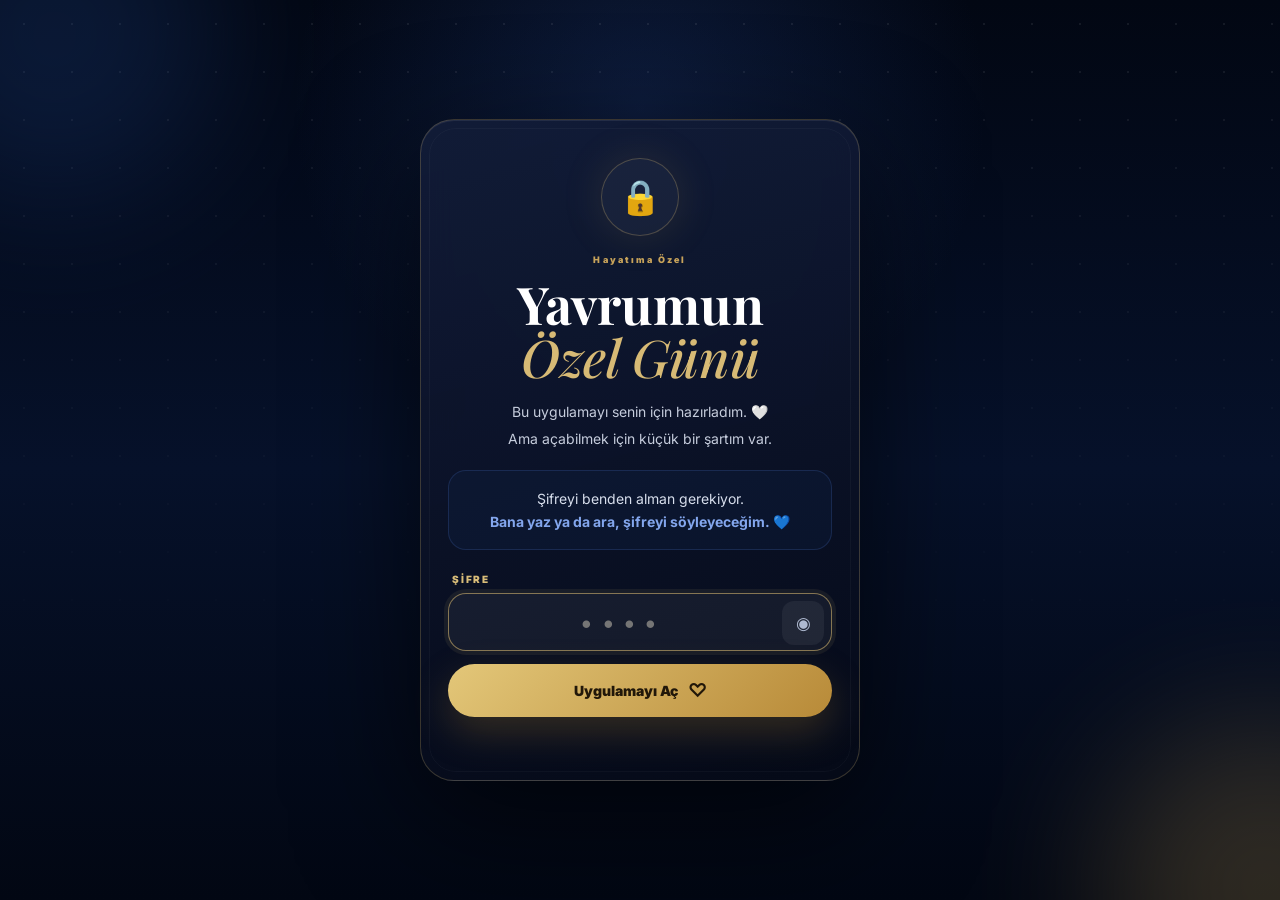
==== commit 3c9adc75: "guncelleme son" ====
--- a/index.html
+++ b/index.html
@@ -12,30 +12,30 @@
 </head>
 <body class="password-locked">
 <section class="password-gate" id="passwordGate" aria-label="Şifre ekranı">
-  <div class="password-glow password-glow-a"></div>
-  <div class="password-glow password-glow-b"></div>
-  <div class="password-card">
-    <div class="password-lock" id="passwordLock" aria-hidden="true"><span class="lock-closed">🔒</span><span class="lock-open">🔓</span></div>
-    <p class="password-kicker">Hayatıma Özel</p>
-    <h1>Yavrumun<br><em>Özel Günü</em></h1>
-    <p class="password-copy">Bu uygulamayı senin için hazırladım. 🤍</p>
-    <p class="password-copy">Ama açabilmek için küçük bir şartım var.</p>
-    <p class="password-direct">Şifreyi benden alman gerekiyor.<br><strong>Bana yaz ya da ara, şifreyi söyleyeceğim. 💙</strong></p>
-    <form class="password-form" id="passwordForm" autocomplete="off">
-      <label for="passwordInput">Şifre</label>
-      <div class="password-input-wrap">
-        <input id="passwordInput" name="password" type="password" inputmode="numeric" pattern="[0-9]*" maxlength="4" placeholder="••••" aria-describedby="passwordMessage" autocomplete="one-time-code" />
-        <button class="password-eye" id="passwordEye" type="button" aria-label="Şifreyi göster">◉</button>
-      </div>
-      <button class="password-submit" type="submit"><span>Uygulamayı Aç</span><b>♡</b></button>
-      <p class="password-message" id="passwordMessage" aria-live="polite"></p>
-    </form>
-  </div>
-  <div class="password-success" id="passwordSuccess" aria-hidden="true">
-    <div class="success-lock">🔓</div>
-    <h2><span>Hoş geldin</span><strong>Doğum günü kızı</strong></h2>
-    <p>Şimdi asıl sürpriz başlıyor.</p>
-  </div>
+ <div class="password-glow password-glow-a"></div>
+ <div class="password-glow password-glow-b"></div>
+ <div class="password-card">
+  <div class="password-lock" id="passwordLock" aria-hidden="true"><span class="lock-closed">🔒</span><span class="lock-open">🔓</span></div>
+  <p class="password-kicker">Hayatıma Özel</p>
+  <h1>Yavrumun<br><em>Özel Günü</em></h1>
+  <p class="password-copy">Bu uygulamayı senin için hazırladım. 🤍</p>
+  <p class="password-copy">Ama açabilmek için küçük bir şartım var.</p>
+  <p class="password-direct">Şifreyi benden alman gerekiyor.<br><strong>Bana yaz ya da ara, şifreyi söyleyeceğim. 💙</strong></p>
+  <form class="password-form" id="passwordForm" autocomplete="off">
+   <label for="passwordInput">Şifre</label>
+   <div class="password-input-wrap">
+    <input id="passwordInput" name="password" type="password" inputmode="numeric" pattern="[0-9]*" maxlength="4" placeholder="••••" aria-describedby="passwordMessage" autocomplete="one-time-code" />
+    <button class="password-eye" id="passwordEye" type="button" aria-label="Şifreyi göster">◉</button>
+   </div>
+   <button class="password-submit" type="submit"><span>Uygulamayı Aç</span><b>♡</b></button>
+   <p class="password-message" id="passwordMessage" aria-live="polite"></p>
+  </form>
+ </div>
+ <div class="password-success" id="passwordSuccess" aria-hidden="true">
+  <div class="success-lock">🔓</div>
+  <h2><span>Hoş geldin</span><strong>Doğum günü kızı</strong></h2>
+  <p>Şimdi asıl sürpriz başlıyor.</p>
+ </div>
 </section>
 
 <canvas id="stars"></canvas>
@@ -64,47 +64,47 @@
 <div class="scroll-cue"><span></span><small>kaydır</small></div>
 </header>
 <section class="love-counter-section" id="loveCounter" aria-label="Tanıştığımızdan beri geçen süre">
-  <div class="love-counter-glow love-counter-glow-a" aria-hidden="true"></div>
-  <div class="love-counter-glow love-counter-glow-b" aria-hidden="true"></div>
-  <div class="love-counter-card reveal">
-    <div class="love-counter-heart" aria-hidden="true"><span>♥</span></div>
-    <p class="love-counter-kicker">BİZİM HİKÂYEMİZ</p>
-    <h2>Tanıştığımızdan beri<br/><em>geçen güzel zaman...</em></h2>
-    <button class="love-counter-date" id="loveCounterDate" type="button" aria-label="Tanışma tarihi 1 Ağustos 2025">
-      <span>01</span><i>•</i><span>08</span><i>•</i><span>2025</span>
-    </button>
-    <div class="love-counter-grid" aria-live="polite">
-      <div class="love-time-box"><strong id="loveDays">0</strong><small>GÜN</small></div>
-      <div class="love-time-box"><strong id="loveHours">00</strong><small>SAAT</small></div>
-      <div class="love-time-box"><strong id="loveMinutes">00</strong><small>DAKİKA</small></div>
-      <div class="love-time-box"><strong id="loveSeconds">00</strong><small>SANİYE</small></div>
-    </div>
-    <p class="love-counter-copy">Ve her geçen saniye seni<br/><b>biraz daha çok seviyorum...</b></p>
-    <div class="love-counter-line" aria-hidden="true"><span></span><i>♡</i><span></span></div>
-  </div>
+ <div class="love-counter-glow love-counter-glow-a" aria-hidden="true"></div>
+ <div class="love-counter-glow love-counter-glow-b" aria-hidden="true"></div>
+ <div class="love-counter-card reveal">
+  <div class="love-counter-heart" aria-hidden="true"><span>♥</span></div>
+  <p class="love-counter-kicker">BİZİM HİKÂYEMİZ</p>
+  <h2>Tanıştığımızdan beri<br/><em>geçen güzel zaman...</em></h2>
+  <button class="love-counter-date" id="loveCounterDate" type="button" aria-label="Tanışma tarihi 1 Ağustos 2025">
+   <span>01</span><i>•</i><span>08</span><i>•</i><span>2025</span>
+  </button>
+  <div class="love-counter-grid" aria-live="polite">
+   <div class="love-time-box"><strong id="loveDays">0</strong><small>GÜN</small></div>
+   <div class="love-time-box"><strong id="loveHours">00</strong><small>SAAT</small></div>
+   <div class="love-time-box"><strong id="loveMinutes">00</strong><small>DAKİKA</small></div>
+   <div class="love-time-box"><strong id="loveSeconds">00</strong><small>SANİYE</small></div>
+  </div>
+  <p class="love-counter-copy">Ve her geçen saniye seni<br/><b>biraz daha çok seviyorum...</b></p>
+  <div class="love-counter-line" aria-hidden="true"><span></span><i>♡</i><span></span></div>
+ </div>
 </section>
 <section class="emotional-interactions" id="emotionalInteractions" aria-label="Kalbimdeki yerin ve zaman dursa">
-  <div class="emotion-card heart-place-card reveal">
-    <span class="emotion-kicker">SADECE SANA AİT</span>
-    <h2>Kalbimdeki Yerin</h2>
-    <p class="emotion-intro">Her atışımda sana ait olan yere dokun.</p>
-    <button class="heart-line-trigger" id="heartPlaceButton" type="button" aria-label="Kalbimdeki yerini aç">
-      <span class="anatomical-heart-glow" aria-hidden="true"></span>
-      <img src="assets/anatomik-kalp.webp" alt="" aria-hidden="true">
-      <small>KALBİ HİSSET</small>
-    </button>
-  </div>
+ <div class="emotion-card heart-place-card reveal">
+  <span class="emotion-kicker">SADECE SANA AİT</span>
+  <h2>Kalbimdeki Yerin</h2>
+  <p class="emotion-intro">Her atışımda sana ait olan yere dokun.</p>
+  <button class="heart-line-trigger" id="heartPlaceButton" type="button" aria-label="Kalbimdeki yerini aç">
+   <span class="anatomical-heart-glow" aria-hidden="true"></span>
+   <img src="assets/anatomik-kalp.webp" alt="" aria-hidden="true">
+   <small>KALBİ HİSSET</small>
+  </button>
+ </div>
 
-  <div class="emotion-card time-stop-card reveal">
-    <span class="emotion-kicker">BİRKAÇ SANİYELİĞİNE</span>
-    <h2>Eğer Zaman Dursa...</h2>
-    <p class="emotion-intro">Seninle geçen güzel anları biraz daha uzun yaşayabilmek için...</p>
-    <button class="emotion-button time-stop-button" id="timeStopButton" type="button"><span>⌛</span> Zamanı durdur</button>
-    <div class="time-stop-message" id="timeStopMessage" aria-live="polite" aria-hidden="true">
-      <p id="timeStopLine">Eğer elimde olsaydı...</p>
-      <div class="time-stop-progress"><span id="timeStopProgress"></span></div>
-    </div>
-  </div>
+ <div class="emotion-card time-stop-card reveal">
+  <span class="emotion-kicker">BİRKAÇ SANİYELİĞİNE</span>
+  <h2>Eğer Zaman Dursa...</h2>
+  <p class="emotion-intro">Seninle geçen güzel anları biraz daha uzun yaşayabilmek için...</p>
+  <button class="emotion-button time-stop-button" id="timeStopButton" type="button"><span>⌛</span> Zamanı durdur</button>
+  <div class="time-stop-message" id="timeStopMessage" aria-live="polite" aria-hidden="true">
+   <p id="timeStopLine">Eğer elimde olsaydı...</p>
+   <div class="time-stop-progress"><span id="timeStopProgress"></span></div>
+  </div>
+ </div>
 </section>
 <section class="experience-hub" id="experiences">
 <div class="hub-orbit hub-orbit-a"></div><div class="hub-orbit hub-orbit-b"></div>
@@ -136,56 +136,56 @@
 </div>
 </section>
 <section class="lyrics-tv-section" id="lyricsTv" aria-labelledby="lyricsTvTitle">
-  <div class="lyrics-tv-heading reveal">
-    <span class="section-kicker">SÖZLERİ DİKKATLİ DİNLE</span>
-    <h3 id="lyricsTvTitle">Dinlerken<br><em>beni hatırla.</em></h3>
-    <p>Bazen sana söylemek istediklerimi bir şarkının sözlerine bırakıyorum.</p>
-  </div>
-  <div class="lyrics-tv-layout reveal">
-    <div class="lyrics-tv-set" id="lyricsTvSet">
-      <div class="lyrics-tv-bezel">
-        <div class="lyrics-tv-screen">
-          <video id="lyricsTvPlayer" title="Carla Morrison — Disfruto Türkçe çeviri videosu" preload="metadata" playsinline>
-            <source src="assets/carla-morrison-disfruto.mp4" type="video/mp4">
-          </video>
-          <div class="lyrics-tv-off" id="lyricsTvOff">
-            <span>F</span>
-            <small>KUMANDADAN TELEVİZYONU AÇ</small>
-          </div>
-          <div class="lyrics-tv-glass" aria-hidden="true"></div>
-          <div class="lyrics-tv-channel" id="lyricsTvChannel"><small>KANAL 01</small><b>Carla Morrison — Disfruto</b></div>
-        </div>
-        <div class="lyrics-tv-brand"><i></i><b>FURKAN TV</b><span></span></div>
-      </div>
-      <div class="lyrics-tv-stand" aria-hidden="true"></div>
+ <div class="lyrics-tv-heading reveal">
+  <span class="section-kicker">SÖZLERİ DİKKATLİ DİNLE</span>
+  <h3 id="lyricsTvTitle">Dinlerken<br><em>beni hatırla.</em></h3>
+  <p>Bazen sana söylemek istediklerimi bir şarkının sözlerine bırakıyorum.</p>
+ </div>
+ <div class="lyrics-tv-layout reveal">
+  <div class="lyrics-tv-set" id="lyricsTvSet">
+   <div class="lyrics-tv-bezel">
+    <div class="lyrics-tv-screen">
+     <video id="lyricsTvPlayer" title="Pera — Sevgilim İyi Ki Doğdun" preload="metadata" playsinline>
+      <source src="assets/pera-sevgilim-iyi-ki-dogdun.mp4" type="video/mp4">
+     </video>
+     <div class="lyrics-tv-off" id="lyricsTvOff">
+      <span>F</span>
+      <small>KUMANDADAN TELEVİZYONU AÇ</small>
+     </div>
+     <div class="lyrics-tv-glass" aria-hidden="true"></div>
+     <div class="lyrics-tv-channel" id="lyricsTvChannel"><small>KANAL 01</small><b>Pera — Sevgilim İyi Ki Doğdun</b></div>
     </div>
-    <div class="lyrics-remote-wrap">
-      <small class="lyrics-remote-label">KUMANDA</small>
-      <div class="lyrics-remote" aria-label="Televizyon kumandası">
-        <button class="lyrics-power" id="lyricsTvPower" type="button" aria-label="Televizyonu aç veya kapat">⏻</button>
-        <div class="lyrics-remote-status"><i id="lyricsTvLed"></i><span id="lyricsTvStatus">Kapalı</span></div>
-        <div class="lyrics-remote-ring">
-          <button data-tv-action="volumeUp" type="button" aria-label="Sesi yükselt">＋</button>
-          <button data-tv-action="back10" type="button" aria-label="On saniye geri">−10</button>
-          <button class="lyrics-play" data-tv-action="playPause" type="button" aria-label="Oynat veya duraklat">▶</button>
-          <button data-tv-action="forward10" type="button" aria-label="On saniye ileri">+10</button>
-          <button data-tv-action="volumeDown" type="button" aria-label="Sesi azalt">−</button>
-        </div>
-        <div class="lyrics-track-nav">
-          <button data-tv-action="previous" type="button" aria-label="Önceki şarkı"><span>←</span><small>Önceki Şarkı</small></button>
-          <button data-tv-action="next" type="button" aria-label="Sonraki şarkı"><small>Sonraki Şarkı</small><span>→</span></button>
-        </div>
-        <div class="lyrics-remote-bottom">
-          <button data-tv-action="mute" type="button"><span>⌁</span><small>Sessiz</small></button>
-          <button data-tv-action="restart" type="button"><span>↺</span><small>Başa sar</small></button>
-          <button data-tv-action="fullscreen" type="button"><span>⛶</span><small>Tam ekran</small></button>
-        </div>
-      </div>
-      <p class="lyrics-tv-note">Bu şarkının sözlerinde sana bırakılmış bir şey var.</p>
-      <small class="lyrics-tv-local">Video televizyonun içinde, tamamen sana özel oynatılıyor.</small>
-      <button class="lyrics-final-open" id="lyricsFinalOpen" type="button">Şarkılardan Sonra, Son Mesajıma Geç <span>→</span></button>
+    <div class="lyrics-tv-brand"><i></i><b>FURKAN TV</b><span></span></div>
+   </div>
+   <div class="lyrics-tv-stand" aria-hidden="true"></div>
+  </div>
+  <div class="lyrics-remote-wrap">
+   <small class="lyrics-remote-label">KUMANDA</small>
+   <div class="lyrics-remote" aria-label="Televizyon kumandası">
+    <button class="lyrics-power" id="lyricsTvPower" type="button" aria-label="Televizyonu aç veya kapat">⏻</button>
+    <div class="lyrics-remote-status"><i id="lyricsTvLed"></i><span id="lyricsTvStatus">Kapalı</span></div>
+    <div class="lyrics-remote-ring">
+     <button data-tv-action="volumeUp" type="button" aria-label="Sesi yükselt">＋</button>
+     <button data-tv-action="back10" type="button" aria-label="On saniye geri">−10</button>
+     <button class="lyrics-play" data-tv-action="playPause" type="button" aria-label="Oynat veya duraklat">▶</button>
+     <button data-tv-action="forward10" type="button" aria-label="On saniye ileri">+10</button>
+     <button data-tv-action="volumeDown" type="button" aria-label="Sesi azalt">−</button>
     </div>
-  </div>
+    <div class="lyrics-track-nav">
+     <button data-tv-action="previous" type="button" aria-label="Önceki şarkı"><span>←</span><small>Önceki Şarkı</small></button>
+     <button data-tv-action="next" type="button" aria-label="Sonraki şarkı"><small>Sonraki Şarkı</small><span>→</span></button>
+    </div>
+    <div class="lyrics-remote-bottom">
+     <button data-tv-action="mute" type="button"><span>⌁</span><small>Sessiz</small></button>
+     <button data-tv-action="restart" type="button"><span>↺</span><small>Başa sar</small></button>
+     <button data-tv-action="fullscreen" type="button"><span>⛶</span><small>Tam ekran</small></button>
+    </div>
+   </div>
+   <p class="lyrics-tv-note">Bu şarkının sözlerinde sana bırakılmış bir şey var.</p>
+   <small class="lyrics-tv-local">Video televizyonun içinde, tamamen sana özel oynatılıyor.</small>
+   <button class="lyrics-final-open" id="lyricsFinalOpen" type="button">Şarkılardan Sonra, Beni Dinle <span>→</span></button>
+  </div>
+ </div>
 </section>
 <section aria-label="Şevval'in fotoğraf galerisi" class="memory-story vertical-gallery" id="story"><div class="vertical-gallery-head reveal"><div class="section-kicker">EN GÜZEL HÂLLERİN</div>
 <h3>Sana bakarken<br/><em>aklımdan geçenler.</em></h3>
@@ -195,70 +195,71 @@
 <p>Bu bölümde yalnızca fotoğrafların değil,<br/>onlara bakarken içimden geçen küçük cümleler vardı.</p>
 <div class="memory-signature">Umarım kendine bazen<br/>benim gördüğüm kadar güzel bakarsın.<br/><b>Sevdiceğin Furkan 🤍</b></div></div></section>
 <div class="cinematic-photo-modal" id="cinematicPhotoModal" aria-hidden="true" role="dialog" aria-modal="true" aria-label="Fotoğrafı tam ekran görüntüle">
-  <button class="cinematic-photo-close" id="cinematicPhotoClose" type="button" aria-label="Fotoğrafı kapat">×</button>
-  <div class="portrait-album-progress" id="portraitAlbumProgress" aria-hidden="true"></div>
-  <button class="cinematic-photo-nav cinematic-photo-prev" id="cinematicPhotoPrev" type="button" aria-label="Önceki fotoğraf">‹</button>
-  <figure class="cinematic-photo-stage">
-    <div class="cinematic-photo-frame"><img id="cinematicPhotoImage" src="" alt="Şevval'in büyütülmüş fotoğrafı"></div>
-    <span class="portrait-album-heart" id="portraitAlbumHeart" aria-hidden="true">♥</span>
-    <figcaption><small id="cinematicPhotoCount"></small><p id="cinematicPhotoCaption"></p><span>Kaydırarak diğer fotoğrafa geç</span></figcaption>
-  </figure>
-  <div class="portrait-album-finale">
-    <small>EN GÜZEL HÂLLERİN</small>
-    <h2>Her karede<br><em>başka bir güzellik.</em></h2>
-    <p>Bu albümde yalnızca fotoğrafların değil, onlara bakarken içimden geçen küçük cümleler vardı.</p>
-    <strong>Umarım kendine bazen<br>benim gördüğüm kadar güzel bakarsın.</strong>
-    <button id="closePortraitAlbumFinale" type="button">Albümü kalbimde sakla</button>
-  </div>
-  <button class="cinematic-photo-nav cinematic-photo-next" id="cinematicPhotoNext" type="button" aria-label="Sonraki fotoğraf">›</button>
+ <button class="cinematic-photo-close" id="cinematicPhotoClose" type="button" aria-label="Fotoğrafı kapat">×</button>
+ <div class="portrait-album-progress" id="portraitAlbumProgress" aria-hidden="true"></div>
+ <button class="cinematic-photo-nav cinematic-photo-prev" id="cinematicPhotoPrev" type="button" aria-label="Önceki fotoğraf">‹</button>
+ <figure class="cinematic-photo-stage">
+  <div class="cinematic-photo-frame"><button class="photo-tap-zone photo-tap-left" id="photoTapLeft" type="button" aria-label="Önceki fotoğrafa geç"></button><img id="cinematicPhotoImage" src="" alt="Şevval'in büyütülmüş fotoğrafı"><button class="photo-tap-zone photo-tap-right" id="photoTapRight" type="button" aria-label="Sonraki fotoğrafa geç"></button></div>
+  <span class="portrait-album-heart" id="portraitAlbumHeart" aria-hidden="true">♥</span>
+  <figcaption><small id="cinematicPhotoCount"></small><p id="cinematicPhotoCaption"></p><span>Aşağıdaki butonlarla fotoğraflar arasında geçebilirsin</span><div class="photo-mobile-controls"><button class="photo-mobile-btn" id="cinematicPhotoPrevBottom" type="button">‹ Önceki</button><button class="photo-mobile-btn" id="cinematicPhotoNextBottom" type="button">Sonraki ›</button></div></figcaption>
+ </figure>
+ <div class="portrait-album-finale">
+  <small>EN GÜZEL HÂLLERİN</small>
+  <h2>Her karede<br><em>başka bir güzellik.</em></h2>
+  <p>Bu albümde yalnızca fotoğrafların değil, onlara bakarken içimden geçen küçük cümleler vardı.</p>
+  <strong>Umarım kendine bazen<br>benim gördüğüm kadar güzel bakarsın.</strong>
+  <button id="closePortraitAlbumFinale" type="button">Albümü kalbimde sakla</button>
+ </div>
+ <button class="cinematic-photo-nav cinematic-photo-next" id="cinematicPhotoNext" type="button" aria-label="Sonraki fotoğraf">›</button>
 </div>
 <section class="little-sevval-section" id="littleSevval" aria-labelledby="littleSevvalTitle">
-  <div class="little-sevval-intro reveal">
-    <p class="little-sevval-kicker">BİR ÇOCUKLUKTAN BUGÜNE UZANAN HİKÂYE</p>
-    <h3 id="littleSevvalTitle">O Küçük Kızdan<br><em>Bugünkü Sana.</em></h3>
-    <p>Önce seni sen yapan küçücük anılar… Sonra yıllar sonra karşıma çıkan ve bütün kalbimle sevdiğim sen.</p>
-    <button class="keepsake-box" id="openLittleSevval" type="button" aria-label="Küçük Şevval'in hatıra kutusunu aç">
-      <span class="keepsake-lid"><i></i></span><span class="keepsake-body"><b>Ş</b></span>
-      <small>HİKÂYENİ AÇ</small>
-    </button>
-  </div>
+ <div class="little-sevval-intro reveal">
+  <p class="little-sevval-kicker">BİR ÇOCUKLUKTAN BUGÜNE UZANAN HİKÂYE</p>
+  <h3 id="littleSevvalTitle">O Küçük Kızdan<br><em>Bugünkü Sana.</em></h3>
+  <p>Önce seni sen yapan küçücük anılar… Sonra yıllar sonra karşıma çıkan ve bütün kalbimle sevdiğim sen.</p>
+  <button class="keepsake-box" id="openLittleSevval" type="button" aria-label="Küçük Şevval'in hatıra kutusunu aç">
+   <span class="keepsake-lid"><i></i></span><span class="keepsake-body"><b>Ş</b></span>
+   <small>HİKÂYENİ AÇ</small>
+  </button>
+ </div>
 </section>
 <div class="childhood-album" id="childhoodAlbum" aria-hidden="true" role="dialog" aria-modal="true" aria-labelledby="childhoodAlbumTitle">
-  <button class="childhood-close" id="closeChildhoodAlbum" type="button" aria-label="Albümü kapat">×</button>
-  <div class="childhood-progress" id="childhoodProgress" aria-hidden="true"></div>
-  <button class="childhood-nav childhood-prev" id="childhoodPrev" type="button" aria-label="Önceki fotoğraf">‹</button>
-  <div class="childhood-pages" id="childhoodPages">
-    <article class="childhood-page is-active"><figure><img src="assets/childhood/01-bebek.webp" alt="Bebek Şevval" loading="lazy"><figcaption><small>EN BAŞINDAN</small><p>Her şey, dünyaya gözlerini kapatıp huzurla uyuyan bu küçücük kızla başladı.</p></figcaption></figure></article>
-    <article class="childhood-page"><figure><img src="assets/childhood/02-minik.webp" alt="Minik Şevval" loading="lazy"><figcaption><small>MİNİCİK BİR SEN</small><p>Daha o zamanlardan belliymiş; insanın içine işleyen o tatlı bakışların.</p></figcaption></figure></article>
-    <article class="childhood-page"><figure><img src="assets/childhood/03-at-kuyruklari.webp" alt="Saçları iki yandan bağlı küçük Şevval" loading="lazy"><figcaption><small>O KOCAMAN GÖZLER</small><p>Bugün baktığımda kaybolduğum gözlerin, daha küçücükken bile aynı güzellikteymiş.</p></figcaption></figure></article>
-    <article class="childhood-page"><figure><img src="assets/childhood/04-minik-sevval.webp" alt="Küçük Şevval" loading="lazy"><figcaption><small>KÜÇÜK ŞEVVAL</small><p>Bu fotoğrafa bakınca insanın seni kucağına alıp koruyası geliyor.</p></figcaption></figure></article>
-    <article class="childhood-page"><figure><img src="assets/childhood/05-yuz-boyama.webp" alt="Yüzü boyanmış küçük Şevval" loading="lazy"><figcaption><small>OYUN DOLU GÜNLER</small><p>Yüzündeki renkler kadar meraklı ve ışıl ışıl bir çocukluk.</p></figcaption></figure></article>
-    <article class="childhood-page"><figure><img src="assets/childhood/06-bebegiyle.webp" alt="Oyuncak bebeğiyle küçük Şevval" loading="lazy"><figcaption><small>OYUNCAK BEBEĞİNLE</small><p>O gülüşün hiç değişmemiş; yalnızca büyümüş ve hayatımı güzelleştirmiş.</p></figcaption></figure></article>
-    <article class="childhood-page"><figure><img src="assets/childhood/07-bes-yas.webp" alt="Beş yaşındaki Şevval ve doğum günü pastası" loading="lazy"><figcaption><small>BEŞ YAŞINDA</small><p>O gün pastandaki beş mumu üfleyen küçük kızın, bugün on sekizinci yaşını kutluyorum.</p></figcaption></figure></article>
-    <article class="childhood-page"><figure><img src="assets/childhood/08-salincak.webp" alt="Salıncakta küçük Şevval" loading="lazy"><figcaption><small>KÜÇÜK MACERALAR</small><p>Her fotoğraf, bugünkü seni oluşturan küçücük bir hikâye gibi.</p></figcaption></figure></article>
-    <article class="childhood-page"><figure><img src="assets/childhood/09-kaydirak.webp" alt="Kaydırakta küçük Şevval" loading="lazy"><figcaption><small>KORKUSUZCA</small><p>Kollarını iki yana açıp hayatın içine böyle bırakmışsın kendini.</p></figcaption></figure></article>
-    <article class="childhood-page"><figure><img src="assets/childhood/10-uykulu.webp" alt="Uykulu küçük Şevval" loading="lazy"><figcaption><small>UYKULU HÂLİN</small><p>Demek seni uyuturken hayal ettiğim o tatlı hâlin, çocukluğundan beri seninleymiş.</p></figcaption></figure></article>
-    <article class="childhood-page"><figure><img src="assets/childhood/11-motorda.webp" alt="Motosiklet üzerinde küçük Şevval" loading="lazy"><figcaption><small>KÜÇÜK AMA CESUR</small><p>Bu karedeki cesaretin ve neşen, bugün olduğun insanda hâlâ yaşıyor.</p></figcaption></figure></article>
-    <article class="childhood-page"><figure><img src="assets/childhood/12-kapsonlu.webp" alt="Kapüşonlu küçük Şevval" loading="lazy"><figcaption><small>BÜYÜRKEN</small><p>Ben o günlerini göremedim; ama büyüyüp karşıma çıkan hâlini bütün kalbimle sevdim.</p></figcaption></figure></article>
-    <article class="childhood-page childhood-transition"><div><small>YILLAR GEÇTİ…</small><h2>O küçük kız<br><em>büyüdü.</em></h2><p>Ben çocukluğunun hiçbir anında yanında değildim. İlk adımlarını, oyunlarını ve büyüdüğün günleri göremedim.<br><br>Ama bütün o yıllar, seni bir gün karşıma çıkacak olan o güzel insana dönüştürdü.</p><strong>Ve hikâyenin benim bildiğim kısmı burada başladı…</strong></div></article>
-    <article class="childhood-page grown-page"><figure><img src="assets/photos/02-deniz.webp" alt="Bugünkü Şevval'in deniz kenarındaki fotoğrafı" loading="lazy"><figcaption><small>SONRA SENİ GÖRDÜM</small><p>Bir zamanlar dünyaya merakla bakan o küçük kız büyümüş; ben daha hikâyenin başını bilmeden bu fotoğrafına bakakalmıştım.</p></figcaption></figure></article>
-    <article class="childhood-page grown-page"><figure><img src="assets/photos/03-yakin.webp" alt="Bugünkü Şevval'in yakın çekim fotoğrafı" loading="lazy"><figcaption><small>O GÖZLER HİÇ DEĞİŞMEDİ</small><p>Çocukluk fotoğraflarındaki o kocaman gözler hâlâ aynıydı. Yalnızca şimdi, baktığımda içinde kaybolduğum gözler olmuşlardı.</p></figcaption></figure></article>
-    <article class="childhood-page grown-page"><figure><img src="assets/photos/04-deniz-selfie.webp" alt="Bugünkü Şevval'in doğal fotoğrafı" loading="lazy"><figcaption><small>OLDUĞUN GİBİ</small><p>Saçını beğenmeyip bu fotoğrafı değiştirmiştin. Bense en çok doğal hâlini sevdim; çünkü büyüyen o küçük kız tam olarak buydu.</p></figcaption></figure></article>
-    <article class="childhood-page grown-page"><figure><img src="assets/photos/05-yesil.webp" alt="Bugünkü Şevval'in yeşilli fotoğrafı" loading="lazy"><figcaption><small>BÜYÜDÜĞÜN HÂL</small><p>Çocukken ne kadar tatlıysan, büyüdüğünde de insanın bakmaya doyamadığı kadar güzel olmuşsun. Bitiyorum sana.</p></figcaption></figure></article>
-    <article class="childhood-page grown-page"><figure><img src="assets/photos/06-kafe.webp" alt="Bugünkü Şevval'in kafedeki fotoğrafı" loading="lazy"><figcaption><small>KEŞKE KARŞIMDA OLSAYDIN</small><p>O küçük kızın yıllar sonra karşımda böyle oturacağını hayal ediyorum. Gözlerine bakarak seni saatlerce dinlemek isterdim.</p></figcaption></figure></article>
-    <article class="childhood-page grown-page"><figure><img src="assets/photos/07-dil.webp" alt="Bugünkü Şevval'in eğlenceli fotoğrafı" loading="lazy"><figcaption><small>İÇİNDEKİ ÇOCUK</small><p>Yüzünü boyayıp oyunlar oynayan o neşeli küçük kız hiç kaybolmamış. Bu hâlin hâlâ beni istemeden gülümsetiyor.</p></figcaption></figure></article>
-    <article class="childhood-page grown-page"><figure><img src="assets/photos/08-elbise.webp" alt="Bugünkü Şevval'in gülümsediği fotoğraf" loading="lazy"><figcaption><small>O GÜLÜŞÜN</small><p>Çocukluk fotoğraflarında başlayan o güzel gülüş, yıllar sonra benim en sevdiğim seslerden ve görüntülerden biri oldu.</p></figcaption></figure></article>
-    <article class="childhood-page grown-page"><figure><img src="assets/photos/09-beyaz.webp" alt="Bugünkü Şevval'in beyaz kıyafetli fotoğrafı" loading="lazy"><figcaption><small>SENİN SEVDİĞİN KARE</small><p>Bu fotoğrafı sen çok seviyordun. Ben ise ona baktığımda, bütün o yılların sonunda oluşan seni görüyorum.</p></figcaption></figure></article>
-    <article class="childhood-page grown-page"><figure><img src="assets/photos/10-gunes.webp" alt="Bugünkü Şevval'in güneşli fotoğrafı" loading="lazy"><figcaption><small>IŞIĞINLA</small><p>Kaydırakta kollarını açan o küçük kız büyümüş; şimdi girdiği her kareyi kendi ışığıyla güzelleştiriyor.</p></figcaption></figure></article>
-    <article class="childhood-page grown-page"><figure><img src="assets/photos/11-asansor-selfie.webp" alt="Bugünkü Şevval'in asansör selfiesi" loading="lazy"><figcaption><small>SIRADAN ANLARIN BİLE</small><p>Büyürken çekilen her fotoğrafın bir anıya dönüştüğü gibi, bugün en sıradan hâlin bile benim için saklamak istediğim bir kare.</p></figcaption></figure></article>
-    <article class="childhood-page grown-page"><figure><img src="assets/photos/12-araba-selfie.webp" alt="Bugünkü Şevval'in araba selfiesi" loading="lazy"><figcaption><small>FOTOĞRAFLARIN KONUŞUYOR</small><p>Bu kareye baktığımda yalnızca yüzünü değil, gönderdiğin günü ve konuşmalarımızı da hatırlıyorum. Hikâyene artık benim anılarım da karışmıştı.</p></figcaption></figure></article>
-    <article class="childhood-page grown-page"><figure><img src="assets/photos/13-pembe-elbise.webp" alt="Bugünkü Şevval'in pembe elbiseli fotoğrafı" loading="lazy"><figcaption><small>RENKLERİN İÇİNDE</small><p>Oyuncak bebeğine sarılan küçük kız büyümüş, şimdi giydiği her renge kendi güzelliğini katıyordu.</p></figcaption></figure></article>
-    <article class="childhood-page grown-page"><figure><img src="assets/photos/14-kafe-bordo.webp" alt="Bugünkü Şevval'in bordo kıyafetli fotoğrafı" loading="lazy"><figcaption><small>HER HÂLİNLE</small><p>Yıllar seni değiştirmiş olabilir ama yüzündeki sıcaklık hiç kaybolmamış. Kırmızı sana hâlâ çok güzel yakışıyor.</p></figcaption></figure></article>
-    <article class="childhood-page grown-page"><figure><img src="assets/photos/15-lacivert-elbise.webp" alt="Bugünkü Şevval'in lacivert elbiseli fotoğrafı" loading="lazy"><figcaption><small>BUGÜNKÜ SEN</small><p>Ve bütün bu fotoğrafların sonunda… En sevdiğin renk, en sevdiğim insanın üzerinde. Çocukluğundan bugüne uzanan hikâyenin en güzel hâli.</p></figcaption></figure></article>
-    <article class="childhood-page childhood-finale"><div><small>O KÜÇÜK KIZDAN BUGÜNKÜ SANA</small><h2 id="childhoodAlbumTitle">Geçmişindeki seni de,<br><em>bugünkü seni de seviyorum.</em></h2><p>Ben çocukluğunun hiçbir anında yanında değildim. Ama o küçük kızın büyüyüp karşıma çıkan hâlini tanıdım.<br><br>Şimdi eski fotoğraflarına baktığımda, sevdiğim insanın hikâyesinin nerede başladığını görüyorum.</p><strong>İyi ki o küçük kız büyümüş.<br>İyi ki bugünkü Şevval olmuş.<br>İyi ki bir gün benim hayatıma girmiş.</strong><button id="finishChildhoodAlbum" type="button">Hikâyeni kalbimde sakla</button></div></article>
-  </div>
-  <button class="childhood-nav childhood-next" id="childhoodNext" type="button" aria-label="Sonraki fotoğraf">›</button>
-  <p class="childhood-swipe-hint">Kaydırarak anılarda ilerle</p>
+ <button class="childhood-close" id="closeChildhoodAlbum" type="button" aria-label="Albümü kapat">×</button>
+ <div class="childhood-progress" id="childhoodProgress" aria-hidden="true"></div>
+ <div class="childhood-pages" id="childhoodPages">
+  <article class="childhood-page is-active"><figure><img src="assets/childhood/01-bebek.webp" alt="Bebek Şevval" loading="lazy"><figcaption><small>EN BAŞINDAN</small><p>Her şey, dünyaya gözlerini kapatıp huzurla uyuyan bu küçücük kızla başladı.</p></figcaption></figure></article>
+  <article class="childhood-page"><figure><img src="assets/childhood/02-minik.webp" alt="Minik Şevval" loading="lazy"><figcaption><small>MİNİCİK BİR SEN</small><p>Daha o zamanlardan belliymiş; insanın içine işleyen o tatlı bakışların.</p></figcaption></figure></article>
+  <article class="childhood-page"><figure><img src="assets/childhood/03-at-kuyruklari.webp" alt="Saçları iki yandan bağlı küçük Şevval" loading="lazy"><figcaption><small>O KOCAMAN GÖZLER</small><p>Bugün baktığımda kaybolduğum gözlerin, daha küçücükken bile aynı güzellikteymiş.</p></figcaption></figure></article>
+  <article class="childhood-page"><figure><img src="assets/childhood/04-minik-sevval.webp" alt="Küçük Şevval" loading="lazy"><figcaption><small>KÜÇÜK ŞEVVAL</small><p>Bu fotoğrafa bakınca insanın seni kucağına alıp koruyası geliyor.</p></figcaption></figure></article>
+  <article class="childhood-page"><figure><img src="assets/childhood/05-yuz-boyama.webp" alt="Yüzü boyanmış küçük Şevval" loading="lazy"><figcaption><small>OYUN DOLU GÜNLER</small><p>Yüzündeki renkler kadar meraklı ve ışıl ışıl bir çocukluk.</p></figcaption></figure></article>
+  <article class="childhood-page"><figure><img src="assets/childhood/06-bebegiyle.webp" alt="Oyuncak bebeğiyle küçük Şevval" loading="lazy"><figcaption><small>OYUNCAK BEBEĞİNLE</small><p>O gülüşün hiç değişmemiş; yalnızca büyümüş ve hayatımı güzelleştirmiş.</p></figcaption></figure></article>
+  <article class="childhood-page"><figure><img src="assets/childhood/07-bes-yas.webp" alt="Beş yaşındaki Şevval ve doğum günü pastası" loading="lazy"><figcaption><small>BEŞ YAŞINDA</small><p>O gün beş yaşına giren küçük kızın, bugün on sekizinci yaşını kutluyorum.</p></figcaption></figure></article>
+  <article class="childhood-page"><figure><img src="assets/childhood/08-salincak.webp" alt="Salıncakta küçük Şevval" loading="lazy"><figcaption><small>KÜÇÜK MACERALAR</small><p>Her fotoğraf, bugünkü seni oluşturan küçücük bir hikâye gibi.</p></figcaption></figure></article>
+  <article class="childhood-page"><figure><img src="assets/childhood/09-kaydirak.webp" alt="Kaydırakta küçük Şevval" loading="lazy"><figcaption><small>KORKUSUZCA</small><p>Kollarını iki yana açıp hayatın içine böyle bırakmışsın kendini.</p></figcaption></figure></article>
+  <article class="childhood-page"><figure><img src="assets/childhood/10-uykulu.webp" alt="Uykulu küçük Şevval" loading="lazy"><figcaption><small>UYKULU HÂLİN</small><p>Demek seni uyuturken hayal ettiğim o tatlı hâlin, çocukluğundan beri seninleymiş.</p></figcaption></figure></article>
+  <article class="childhood-page"><figure><img src="assets/childhood/11-motorda.webp" alt="Motosiklet üzerinde küçük Şevval" loading="lazy"><figcaption><small>KÜÇÜK AMA CESUR</small><p>Bu karedeki cesaretin ve neşen, bugün olduğun insanda hâlâ yaşıyor.</p></figcaption></figure></article>
+  <article class="childhood-page"><figure><img src="assets/childhood/12-kapsonlu.webp" alt="Kapüşonlu küçük Şevval" loading="lazy"><figcaption><small>BÜYÜRKEN</small><p>Ben o günlerini göremedim; ama büyüyüp karşıma çıkan hâlini bütün kalbimle sevdim.</p></figcaption></figure></article>
+  <article class="childhood-page childhood-transition"><div><small>YILLAR GEÇTİ…</small><h2>O küçük kız<br><em>büyüdü.</em></h2><p>Ben çocukluğunun hiçbir anında yanında değildim. İlk adımlarını, oyunlarını ve büyüdüğün günleri göremedim.<br><br>Ama bütün o yıllar, seni bir gün karşıma çıkacak olan o güzel insana dönüştürdü.</p><strong>Ve hikâyenin benim bildiğim kısmı burada başladı…</strong></div></article>
+  <article class="childhood-page grown-page"><figure><img src="assets/photos/02-deniz.webp" alt="Bugünkü Şevval'in deniz kenarındaki fotoğrafı" loading="lazy"><figcaption><small>SONRA SENİ GÖRDÜM</small><p>Bir zamanlar dünyaya merakla bakan o küçük kız büyümüş; ben daha hikâyenin başını bilmeden bu fotoğrafına bakakalmıştım.</p></figcaption></figure></article>
+  <article class="childhood-page grown-page"><figure><img src="assets/photos/03-yakin.webp" alt="Bugünkü Şevval'in yakın çekim fotoğrafı" loading="lazy"><figcaption><small>O GÖZLER HİÇ DEĞİŞMEDİ</small><p>Çocukluk fotoğraflarındaki o kocaman gözler hâlâ aynıydı. Yalnızca şimdi, baktığımda içinde kaybolduğum gözler olmuşlardı.</p></figcaption></figure></article>
+  <article class="childhood-page grown-page"><figure><img src="assets/photos/04-deniz-selfie.webp" alt="Bugünkü Şevval'in doğal fotoğrafı" loading="lazy"><figcaption><small>OLDUĞUN GİBİ</small><p>Saçını beğenmeyip bu fotoğrafı değiştirmiştin. Bense en çok doğal hâlini sevdim; çünkü büyüyen o küçük kız tam olarak buydu.</p></figcaption></figure></article>
+  <article class="childhood-page grown-page"><figure><img src="assets/photos/05-yesil.webp" alt="Bugünkü Şevval'in yeşilli fotoğrafı" loading="lazy"><figcaption><small>BÜYÜDÜĞÜN HÂL</small><p>Çocukken ne kadar tatlıysan, büyüdüğünde de insanın bakmaya doyamadığı kadar güzel olmuşsun. Bitiyorum sana.</p></figcaption></figure></article>
+  <article class="childhood-page grown-page"><figure><img src="assets/photos/06-kafe.webp" alt="Bugünkü Şevval'in kafedeki fotoğrafı" loading="lazy"><figcaption><small>KEŞKE KARŞIMDA OLSAYDIN</small><p>Bazı fotoğraflarına bakıp hemen geçemiyorum. Bu da onlardan biri.</p></figcaption></figure></article>
+  <article class="childhood-page grown-page"><figure><img src="assets/photos/07-dil.webp" alt="Bugünkü Şevval'in eğlenceli fotoğrafı" loading="lazy"><figcaption><small>İÇİNDEKİ ÇOCUK</small><p>Yüzünü boyayıp oyunlar oynayan o neşeli küçük kız hiç kaybolmamış. Bu hâlin hâlâ beni istemeden gülümsetiyor.</p></figcaption></figure></article>
+  <article class="childhood-page grown-page"><figure><img src="assets/photos/08-elbise.webp" alt="Bugünkü Şevval'in gülümsediği fotoğraf" loading="lazy"><figcaption><small>O GÜLÜŞÜN</small><p>Çocukluk fotoğraflarında başlayan o güzel gülüş, yıllar sonra benim en sevdiğim seslerden ve görüntülerden biri oldu.</p></figcaption></figure></article>
+  <article class="childhood-page grown-page"><figure><img src="assets/photos/09-beyaz.webp" alt="Bugünkü Şevval'in beyaz kıyafetli fotoğrafı" loading="lazy"><figcaption><small>SENİN SEVDİĞİN KARE</small><p>Bu fotoğrafı sen çok seviyordun. Ben ise ona baktığımda, bütün o yılların sonunda oluşan seni görüyorum.</p></figcaption></figure></article>
+  <article class="childhood-page grown-page"><figure><img src="assets/photos/10-gunes.webp" alt="Bugünkü Şevval'in güneşli fotoğrafı" loading="lazy"><figcaption><small>IŞIĞINLA</small><p>Kaydırakta kollarını açan o küçük kız büyümüş; şimdi girdiği her kareyi kendi ışığıyla güzelleştiriyor.</p></figcaption></figure></article>
+  <article class="childhood-page grown-page"><figure><img src="assets/photos/11-asansor-selfie.webp" alt="Bugünkü Şevval'in asansör selfiesi" loading="lazy"><figcaption><small>SIRADAN ANLARIN BİLE</small><p>Büyürken çekilen her fotoğrafın bir anıya dönüştüğü gibi, bugün en sıradan hâlin bile benim için saklamak istediğim bir kare.</p></figcaption></figure></article>
+  <article class="childhood-page grown-page"><figure><img src="assets/photos/12-araba-selfie.webp" alt="Bugünkü Şevval'in araba selfiesi" loading="lazy"><figcaption><small>FOTOĞRAFLARIN KONUŞUYOR</small><p>Bu kareye baktığımda yalnızca yüzünü değil, gönderdiğin günü ve konuşmalarımızı da hatırlıyorum. Hikâyene artık benim anılarım da karışmıştı.</p></figcaption></figure></article>
+  <article class="childhood-page grown-page"><figure><img src="assets/photos/13-pembe-elbise.webp" alt="Bugünkü Şevval'in pembe elbiseli fotoğrafı" loading="lazy"><figcaption><small>RENKLERİN İÇİNDE</small><p>Oyuncak bebeğine sarılan küçük kız büyümüş, şimdi giydiği her renge kendi güzelliğini katıyordu.</p></figcaption></figure></article>
+  <article class="childhood-page grown-page"><figure><img src="assets/photos/14-kafe-bordo.webp" alt="Bugünkü Şevval'in bordo kıyafetli fotoğrafı" loading="lazy"><figcaption><small>HER HÂLİNLE</small><p>Yıllar seni değiştirmiş olabilir ama yüzündeki sıcaklık hiç kaybolmamış. Kırmızı sana hâlâ çok güzel yakışıyor.</p></figcaption></figure></article>
+  <article class="childhood-page grown-page"><figure><img src="assets/photos/15-lacivert-elbise.webp" alt="Bugünkü Şevval'in lacivert elbiseli fotoğrafı" loading="lazy"><figcaption><small>BUGÜNKÜ SEN</small><p>Ve bütün bu fotoğrafların sonunda… En sevdiğin renk, en sevdiğim insanın üzerinde. Çocukluğundan bugüne uzanan hikâyenin en güzel hâli.</p></figcaption></figure></article>
+  <article class="childhood-page childhood-finale"><div><small>O KÜÇÜK KIZDAN BUGÜNKÜ SANA</small><h2 id="childhoodAlbumTitle">Geçmişindeki seni de,<br><em>bugünkü seni de seviyorum.</em></h2><p>Ben çocukluğunun hiçbir anında yanında değildim. Ama o küçük kızın büyüyüp karşıma çıkan hâlini tanıdım.<br><br>Şimdi eski fotoğraflarına baktığımda, sevdiğim insanın hikâyesinin nerede başladığını görüyorum.</p><strong>İyi ki o küçük kız büyümüş.<br>İyi ki bugünkü Şevval olmuş.<br>İyi ki bir gün benim hayatıma girmiş.</strong><button id="finishChildhoodAlbum" type="button">Hikâyeni kalbimde sakla</button></div></article>
+ </div>
+ <div class="childhood-controls" aria-label="Albüm fotoğraf kontrolleri">
+  <button class="childhood-nav childhood-prev" id="childhoodPrev" type="button" aria-label="Önceki fotoğraf">‹ Önceki</button>
+  <button class="childhood-nav childhood-next" id="childhoodNext" type="button" aria-label="Sonraki fotoğraf">Sonraki ›</button>
+ </div>
 </div>
 <section class="section message-section" id="message">
 <div aria-hidden="true" class="message-petals"></div>
@@ -269,11 +270,11 @@
 <div class="cinema-line"><span></span><b>28 AĞUSTOS</b><span></span></div>
 <p class="cinema-whisper">Bir dakika...</p>
 <div class="letter-envelope" id="letterEnvelope" aria-hidden="true">
-  <div class="letter-envelope-paper"><span>28 Ağustos</span><b>Şevval’e</b><small>Furkan’dan</small></div>
-  <div class="letter-envelope-back"></div>
-  <div class="letter-envelope-flap"></div>
-  <div class="letter-envelope-pocket"></div>
-  <div class="letter-envelope-seal">F</div>
+ <div class="letter-envelope-paper"><span>28 Ağustos</span><b>Şevval’e</b><small>Furkan’dan</small></div>
+ <div class="letter-envelope-back"></div>
+ <div class="letter-envelope-flap"></div>
+ <div class="letter-envelope-pocket"></div>
+ <div class="letter-envelope-seal">F</div>
 </div>
 <h3>Gitmeden önce…<br/><em>Sana söylemek istediğim bir şey var.</em></h3>
 <p>Bu, doğum günü mesajının son sayfası değil; sana ayırdığım en özel yer.</p>
@@ -297,27 +298,27 @@
 <audio id="furkanVoiceMessage" preload="metadata" src="assets/furkan-dogum-gunu-mesaji.mp3"></audio>
 <audio id="furkanVoiceMessageContinue" preload="metadata" src="assets/dogum-gunu-mesaji-devam.mp3"></audio>
 <div class="voice-playback-status" id="voicePlaybackStatus" hidden aria-live="polite">
-  <span id="voiceCurrentTime">0:00</span><div class="voice-progress-track"><span id="voiceProgressFill"></span></div><span id="voiceDuration">2:18</span>
-  <p class="voice-controls-hint">Ses oynatıcısının hemen altındaki butonlardan dinleme hızını seçebilir, <strong>“1:10’a Atla”</strong> butonuyla istediğin bölüme geçebilirsin.</p>
-  <div class="voice-playback-controls" aria-label="Ses oynatma seçenekleri">
-    <button class="voice-speed-btn is-active" type="button" data-voice-speed="1">1x</button>
-    <button class="voice-speed-btn" type="button" data-voice-speed="1.5">1.5x</button>
-    <button class="voice-speed-btn" type="button" data-voice-speed="2">2x</button>
-    <button class="voice-skip-btn" id="voiceSkipTo70" type="button"><span aria-hidden="true">↠</span> 1:10’a Atla</button>
-  </div>
+ <span id="voiceCurrentTime">0:00</span><div class="voice-progress-track"><span id="voiceProgressFill"></span></div><span id="voiceDuration">2:18</span>
+ <p class="voice-controls-hint">Ses oynatıcısının hemen altındaki butonlardan dinleme hızını seçebilir, <strong>“1:10’a Atla”</strong> butonuyla istediğin bölüme geçebilirsin.</p>
+ <div class="voice-playback-controls" aria-label="Ses oynatma seçenekleri">
+  <button class="voice-speed-btn is-active" type="button" data-voice-speed="1">1x</button>
+  <button class="voice-speed-btn" type="button" data-voice-speed="1.5">1.5x</button>
+  <button class="voice-speed-btn" type="button" data-voice-speed="2">2x</button>
+  <button class="voice-skip-btn" id="voiceSkipTo70" type="button"><span aria-hidden="true">↠</span> 1:10’a Atla</button>
+ </div>
 </div>
 <button class="text-btn" hidden="" id="replayMessage" type="button">Baştan oku ↻</button>
 </div>
 <div class="voice-permission" id="voicePermission" hidden aria-live="polite" role="dialog" aria-modal="true" aria-labelledby="voicePermissionTitle">
-  <div class="voice-permission-card">
-    <span class="voice-permission-heart" aria-hidden="true">🤍</span>
-    <h4 id="voicePermissionTitle">Bu satırları yazarken keşke yanında olabilseydim...</h4>
-    <p>Ama en azından sesimi de sana bırakmak istedim. Doğum günü mesajımı kendi sesimden dinlemek ister misin?</p>
-    <div class="voice-permission-actions">
-      <button class="letter-btn" id="acceptVoice" type="button">🤍 Evet, dinle</button>
-      <button class="text-btn" id="declineVoice" type="button">Şimdilik hayır</button>
-    </div>
-  </div>
+ <div class="voice-permission-card">
+  <span class="voice-permission-heart" aria-hidden="true">🤍</span>
+  <h4 id="voicePermissionTitle">Bu satırları yazarken keşke yanında olabilseydim...</h4>
+  <p>Ama en azından sesimi de sana bırakmak istedim. Doğum günü mesajımı kendi sesimden dinlemek ister misin?</p>
+  <div class="voice-permission-actions">
+   <button class="letter-btn" id="acceptVoice" type="button">🤍 Evet, dinle</button>
+   <button class="text-btn" id="declineVoice" type="button">Şimdilik hayır</button>
+  </div>
+ </div>
 </div>
 </div>
 <div class="letter-finale cake-finale" hidden="" id="letterFinale">
@@ -335,57 +336,57 @@
 <button class="letter-btn blow-btn" id="blowCandles" type="button"><span class="blow-main">Mumları üfle</span><small>Hazırsan dokun</small></button>
 <div class="lily-rain" id="lilyRain" aria-hidden="true"></div>
 <div class="secret-envelope-wrap" id="secretEnvelopeWrap" hidden>
-  <div class="secret-envelope-hint"><small>SANA AİT BİR NOT VAR</small><strong>Mektubu açmak için dokun</strong><span aria-hidden="true"></span></div>
-  <button class="secret-envelope" id="secretEnvelope" type="button" aria-label="Gizli zarfı aç">
-    <span class="secret-envelope-back"></span><span class="secret-envelope-letter">Şevval'e</span><span class="secret-envelope-flap"></span><span class="secret-envelope-pocket"></span><span class="secret-seal">F♡Ş</span>
-  </button>
-  <div class="secret-note" id="secretNote" hidden>
-    <small>FURKAN’DAN ŞEVVAL’E</small>
-    <p>Sen bende büyük iz bıraktın.<br>Ben de sana, ileride dönüp bakabileceğin küçük bir hatıra bırakıyorum.</p>
-    <strong>Bu sayfa, ne zaman istersen yeniden gelebileceğin küçük yerimiz olsun.</strong>
-  </div>
-  <div class="cake-cut-transition" id="cakeCutTransition" hidden>
-    <span aria-hidden="true">✦</span>
-    <p>Mektup burada bitmiyor.<br><strong>Şimdi ilk dilimi birlikte keselim.</strong></p>
-    <button class="letter-btn cut-cake-btn" id="cutCake" type="button">🍰 İlk Dilimi Kes</button>
-  </div>
+ <div class="secret-envelope-hint"><small>SANA AİT BİR NOT VAR</small><strong>Mektubu açmak için dokun</strong><span aria-hidden="true"></span></div>
+ <button class="secret-envelope" id="secretEnvelope" type="button" aria-label="Gizli zarfı aç">
+  <span class="secret-envelope-back"></span><span class="secret-envelope-letter">Şevval'e</span><span class="secret-envelope-flap"></span><span class="secret-envelope-pocket"></span><span class="secret-seal">F♡Ş</span>
+ </button>
+ <div class="secret-note" id="secretNote" hidden>
+  <small>FURKAN’DAN ŞEVVAL’E</small>
+  <p>Sen bende büyük iz bıraktın.<br>Ben de sana, ileride dönüp bakabileceğin küçük bir hatıra bırakıyorum.</p>
+  <strong>Bu sayfa, ne zaman istersen yeniden gelebileceğin küçük yerimiz olsun.</strong>
+ </div>
+ <div class="cake-cut-transition" id="cakeCutTransition" hidden>
+  <span aria-hidden="true">✦</span>
+  <p>Mektup burada bitmiyor.<br><strong>Şimdi ilk dilimi birlikte keselim.</strong></p>
+  <button class="letter-btn cut-cake-btn" id="cutCake" type="button">🍰 İlk Dilimi Kes</button>
+ </div>
 </div>
 <div class="cake-wish" hidden="" id="cakeWish">
 <div class="plush-surprise" id="plushSurprise" hidden aria-live="polite">
-  <div class="plush-gift-stage" id="plushGiftStage">
-    <button class="plush-gift" id="plushGift" type="button" aria-label="Peluş hediyesini aç" onclick="openPlushGift(event)"><span></span><i></i></button>
-    <p>Hediyeyi açmak için dokun</p>
-  </div>
-  <div class="plush-reveal" id="plushReveal" hidden>
-    <div class="plush-pair" id="plushPair" aria-hidden="true">
-      <div class="teddy" id="birthdayTeddy">
-        <span class="teddy-ear teddy-ear-left"></span><span class="teddy-ear teddy-ear-right"></span>
-        <span class="teddy-head"><i class="teddy-eye teddy-eye-left"></i><i class="teddy-eye teddy-eye-right"></i><i class="teddy-muzzle"></i><i class="teddy-nose"></i></span>
-        <span class="teddy-body"></span><span class="teddy-arm teddy-arm-left"></span><span class="teddy-arm teddy-arm-right"></span>
-        <span class="teddy-foot teddy-foot-left"></span><span class="teddy-foot teddy-foot-right"></span>
-        <span class="teddy-bow"><i></i><b></b></span>
-      </div>
-      <div class="duck" id="birthdayDuck">
-        <span class="duck-head"><i class="duck-eye duck-eye-left"></i><i class="duck-eye duck-eye-right"></i><i class="duck-beak"></i></span>
-        <span class="duck-body"></span><span class="duck-wing duck-wing-left"></span><span class="duck-wing duck-wing-right"></span>
-        <span class="duck-foot duck-foot-left"></span><span class="duck-foot duck-foot-right"></span>
-      </div>
-    </div>
-    <div class="plush-note" id="plushNote">
-      <p>Ben sana sarılamadığım zamanlarda...</p>
-      <strong>Bu küçük ruhumuz birbirine güzel hislerle sarılsın</strong>
-    </div>
-    <button class="plush-hug-btn" id="plushHugBtn" type="button" onclick="hugTeddy(event)">Sarıl</button>
-    <div class="photo-gift-stage" id="photoGiftStage" hidden>
-      <button class="photo-gift" id="photoGift" type="button" aria-label="Fotoğraf hediyesini aç"><span></span><i></i></button>
-      <p>Bir hediyen daha var...</p>
-    </div>
-    <div class="plush-photo-reveal" id="plushPhotoReveal" hidden>
-      <button class="plush-photo-close" id="plushPhotoClose" type="button" aria-label="Fotoğrafı kapat">×</button>
-      <img src="assets/ayicik-ordek.webp" alt="Ayıcık ve ördek peluş oyuncağın birlikte fotoğrafı">
-      <p>Bu küçük ikiliyi sana emanet ediyorum. 🤍</p>
-    </div>
-  </div>
+ <div class="plush-gift-stage" id="plushGiftStage">
+  <button class="plush-gift" id="plushGift" type="button" aria-label="Peluş hediyesini aç" onclick="openPlushGift(event)"><span></span><i></i></button>
+  <p>Hediyeyi açmak için dokun</p>
+ </div>
+ <div class="plush-reveal" id="plushReveal" hidden>
+  <div class="plush-pair" id="plushPair" aria-hidden="true">
+   <div class="teddy" id="birthdayTeddy">
+    <span class="teddy-ear teddy-ear-left"></span><span class="teddy-ear teddy-ear-right"></span>
+    <span class="teddy-head"><i class="teddy-eye teddy-eye-left"></i><i class="teddy-eye teddy-eye-right"></i><i class="teddy-muzzle"></i><i class="teddy-nose"></i></span>
+    <span class="teddy-body"></span><span class="teddy-arm teddy-arm-left"></span><span class="teddy-arm teddy-arm-right"></span>
+    <span class="teddy-foot teddy-foot-left"></span><span class="teddy-foot teddy-foot-right"></span>
+    <span class="teddy-bow"><i></i><b></b></span>
+   </div>
+   <div class="duck" id="birthdayDuck">
+    <span class="duck-head"><i class="duck-eye duck-eye-left"></i><i class="duck-eye duck-eye-right"></i><i class="duck-beak"></i></span>
+    <span class="duck-body"></span><span class="duck-wing duck-wing-left"></span><span class="duck-wing duck-wing-right"></span>
+    <span class="duck-foot duck-foot-left"></span><span class="duck-foot duck-foot-right"></span>
+   </div>
+  </div>
+  <div class="plush-note" id="plushNote">
+   <p>Ben sana sarılamadığım zamanlarda...</p>
+   <strong>Bu küçük ruhumuz birbirine güzel hislerle sarılsın</strong>
+  </div>
+  <button class="plush-hug-btn" id="plushHugBtn" type="button" onclick="hugTeddy(event)">Sarıl</button>
+  <div class="photo-gift-stage" id="photoGiftStage" hidden>
+   <button class="photo-gift" id="photoGift" type="button" aria-label="Fotoğraf hediyesini aç"><span></span><i></i></button>
+   <p>Bir hediyen daha var...</p>
+  </div>
+  <div class="plush-photo-reveal" id="plushPhotoReveal" hidden>
+   <button class="plush-photo-close" id="plushPhotoClose" type="button" aria-label="Fotoğrafı kapat">×</button>
+   <img src="assets/ayicik-ordek.webp" alt="Ayıcık ve ördek peluş oyuncağın birlikte fotoğrafı">
+   <p>Bu küçük ikiliyi sana emanet ediyorum. 🤍</p>
+  </div>
+ </div>
 </div>
 <div class="made-with-love">💙 Bu uygulama senin için sevgiyle hazırlandı.</div>
 </div>
@@ -395,67 +396,67 @@
 </div>
 </section>
 <section class="section bedtime-tale-section" id="bedtimeTale" aria-labelledby="bedtimeTaleTitle">
-  <div class="bedtime-tale-card reveal">
-    <div class="bedtime-tale-copy">
-      <p class="bedtime-tale-kicker">HER GECE GİTTİĞİMİZ O YER</p>
-      <h3 id="bedtimeTaleTitle">Seni Uyuttuğum Masal</h3>
-      <div class="bedtime-tale-lines">
-        <p><strong>Hatırlıyor musun?</strong></p>
-        <p>Seni uyuturken anlattığım bir ev vardı…<br>Şöminesi hiç sönmeyen, camından karı izlediğimiz,<br>çocuklarımızın ve kedilerimizin yanımızda olduğu o ev.</p>
-        <p>O zamanlar yalnızca anlattığım bir masaldı…<br>Ama içindeki “biz”, benim için hep gerçekti.</p>
-      </div>
-      <button class="bedtime-tale-open" id="openBedtimeTale" type="button">Sana Anlattığım Yere Git <span aria-hidden="true">→</span></button>
-    </div>
-  </div>
+ <div class="bedtime-tale-card reveal">
+  <div class="bedtime-tale-copy">
+   <p class="bedtime-tale-kicker">HER GECEKİ KÜÇÜK RİTÜELİMİZ</p>
+   <h3 id="bedtimeTaleTitle">Sen Uykuya Dalarken</h3>
+   <div class="bedtime-tale-lines">
+    <p><strong>Hatırlıyor musun?</strong></p>
+    <p>Bazen gecenin sonunda seni uyutmaya çalışırdım.<br>Biraz konuşur, biraz saçmalar, sonra yavaş yavaş sessizleşirdik.<br>Senin uykunun geldiğini anladığım o anları ayrı severdim.</p>
+    <p>Belki küçücük bir şeydi ama benim için gecelerimizin<br>en güzel ve en huzurlu anlarından biriydi.</p>
+   </div>
+   <button class="bedtime-tale-open" id="openBedtimeTale" type="button">O Geceye Dön <span aria-hidden="true">→</span></button>
+  </div>
+ </div>
 </section>
 <section class="section chat-section" id="chat"><div class="section-kicker reveal">FURKAN'LA KONUŞ</div><h3 class="reveal">Sana cevap veren<br/><em>küçük bir sürpriz.</em></h3><div class="chat-card reveal"><div class="chat-head"><div class="avatar">F</div><div><b>Furkan</b><small><span></span> seni dinliyor</small></div></div><div class="messages" id="messages"><div class="bubble bot">Ben gerçek değilim. Furkan'ın sana bıraktığı küçük bir yapay zekâyım. İstediğin her şeyi benimle konuşabilirsin. Ama şunu söyleyeyim... Biraz onun gibi düşünüyorum. O yüzden bazen saçmalarsam şaşırma.</div></div><div class="feeling-row" aria-label="Hızlı duygu seçenekleri"><button data-quick="Bugün mutluyum">Mutluyum</button><button data-quick="Seni özledim">Özledim</button><button data-quick="Biraz üzgünüm">Üzgünüm</button><button data-quick="Bana romantik bir şey söyle">Bana bir şey söyle</button></div><div class="quick-row"><button data-quick="Furkan beni ne kadar seviyor?">Beni ne kadar seviyor?</button><button data-quick="Şu an bana sarılsan ne söylerdin?">Bana sarılsan?</button><button data-quick="Beni neden seviyorsun?">Beni neden seviyorsun?</button></div><form class="chat-input" id="chatForm"><input autocomplete="off" id="chatText" placeholder="Aklından geçeni yaz..."/><button aria-label="Gönder">➤</button></form></div></section>
 <section class="section affection-section" id="affection">
-  <div class="section-kicker reveal">BİR ANLIĞINA MESAFEYİ UNUTALIM</div>
-  <h3 class="reveal">Şimdi biraz<br/><em>yanımda olur musun?</em></h3>
-  <div class="affection-grid reveal">
-    <article class="affection-card hug-card">
-      <div class="affection-icon hug-line-icon" aria-hidden="true"><i></i><i></i><b></b></div>
-      <small>YANINDA OLAMADIĞIMDA</small>
-      <h4>Gözlerini kapatır mısın, yavrum?</h4>
-      <p id="hugReply">Şimdi bütün mesafeyi susturup seni kollarımın arasına almak istiyorum.</p>
-      <span class="affection-count" id="hugCountLabel">Hazırsan bana dokun</span>
-      <button class="affection-btn" id="hugBtn" type="button">Bana Sarıl <span>→</span></button>
-    </article>
-    <article class="affection-card kiss-card">
-      <div class="affection-icon kiss-seal-icon" aria-hidden="true">
-        <svg viewBox="0 0 120 72" focusable="false">
-          <defs>
-            <linearGradient id="kissGradientCard" x1="0" y1="0" x2="1" y2="1">
-              <stop offset="0" stop-color="#ffd1df"/>
-              <stop offset=".48" stop-color="#df7fa3"/>
-              <stop offset="1" stop-color="#9d3d69"/>
-            </linearGradient>
-          </defs>
-          <path class="kiss-upper" d="M8 38C26 34 36 18 53 28C57 30 59 32 60 33C64 28 69 24 77 25C89 26 99 34 112 38C92 41 78 42 60 42C42 42 27 41 8 38Z"/>
-          <path class="kiss-lower" d="M8 38C28 43 43 57 60 58C77 57 95 46 112 38C93 42 78 45 60 45C42 45 27 42 8 38Z"/>
-          <path class="kiss-line" d="M10 38C30 39 44 42 60 42C77 42 92 40 110 38"/>
-        </svg>
-      </div>
-      <small>SADECE İKİMİZİN</small>
-      <h4>Bir öpücüğünü bana bırakır mısın?</h4>
-      <p id="kissReply">Onu gülüşünün hemen yanına, seni her özlediğimde bulacağım yere saklayacağım.</p>
-      <span class="affection-count" id="kissCountLabel">En güzel yerinde saklı kalacak</span>
-      <button class="affection-btn" id="kissBtn" type="button">Öpücüğünü Bırak <span>→</span></button>
-    </article>
-  </div>
-  <div class="affection-particles" id="affectionParticles" aria-hidden="true"></div>
+ <div class="section-kicker reveal">BİR ANLIĞINA MESAFEYİ UNUTALIM</div>
+ <h3 class="reveal">Şimdi biraz<br/><em>yanımda olur musun?</em></h3>
+ <div class="affection-grid reveal">
+  <article class="affection-card hug-card">
+   <div class="affection-icon hug-line-icon" aria-hidden="true"><i></i><i></i><b></b></div>
+   <small>YANINDA OLAMADIĞIMDA</small>
+   <h4>Gözlerini kapatır mısın, yavrum?</h4>
+   <p id="hugReply">Şimdi bütün mesafeyi susturup seni kollarımın arasına almak istiyorum.</p>
+   <span class="affection-count" id="hugCountLabel">Hazırsan bana dokun</span>
+   <button class="affection-btn" id="hugBtn" type="button">Bana Sarıl <span>→</span></button>
+  </article>
+  <article class="affection-card kiss-card">
+   <div class="affection-icon kiss-seal-icon" aria-hidden="true">
+    <svg viewBox="0 0 120 72" focusable="false">
+     <defs>
+      <linearGradient id="kissGradientCard" x1="0" y1="0" x2="1" y2="1">
+       <stop offset="0" stop-color="#ffd1df"/>
+       <stop offset=".48" stop-color="#df7fa3"/>
+       <stop offset="1" stop-color="#9d3d69"/>
+      </linearGradient>
+     </defs>
+     <path class="kiss-upper" d="M8 38C26 34 36 18 53 28C57 30 59 32 60 33C64 28 69 24 77 25C89 26 99 34 112 38C92 41 78 42 60 42C42 42 27 41 8 38Z"/>
+     <path class="kiss-lower" d="M8 38C28 43 43 57 60 58C77 57 95 46 112 38C93 42 78 45 60 45C42 45 27 42 8 38Z"/>
+     <path class="kiss-line" d="M10 38C30 39 44 42 60 42C77 42 92 40 110 38"/>
+    </svg>
+   </div>
+   <small>SADECE İKİMİZİN</small>
+   <h4>Bir öpücüğünü bana bırakır mısın?</h4>
+   <p id="kissReply">Onu gülüşünün hemen yanına, seni her özlediğimde bulacağım yere saklayacağım.</p>
+   <span class="affection-count" id="kissCountLabel">En güzel yerinde saklı kalacak</span>
+   <button class="affection-btn" id="kissBtn" type="button">Öpücüğünü Bırak <span>→</span></button>
+  </article>
+ </div>
+ <div class="affection-particles" id="affectionParticles" aria-hidden="true"></div>
 </section>
 <div class="affection-moment" id="affectionMoment" aria-hidden="true" role="dialog" aria-modal="true" aria-labelledby="affectionMomentTitle">
-  <div class="affection-moment-glow" aria-hidden="true"></div>
-  <div class="affection-moment-panel">
-    <button class="affection-moment-x" id="affectionMomentX" type="button" aria-label="Kapat">×</button>
-    <small id="affectionMomentKicker">MESAFE BİR ANLIĞINA DURDU</small>
-    <div class="affection-moment-visual" id="affectionMomentVisual" aria-hidden="true"></div>
-    <h3 id="affectionMomentTitle">Şimdi yanımdasın.</h3>
-    <p id="affectionMomentLine"></p>
-    <span class="affection-moment-sign">— Furkan</span>
-    <button class="affection-moment-close" id="affectionMomentClose" type="button">Bu Anı Sakla</button>
-  </div>
+ <div class="affection-moment-glow" aria-hidden="true"></div>
+ <div class="affection-moment-panel">
+  <button class="affection-moment-x" id="affectionMomentX" type="button" aria-label="Kapat">×</button>
+  <small id="affectionMomentKicker">MESAFE BİR ANLIĞINA DURDU</small>
+  <div class="affection-moment-visual" id="affectionMomentVisual" aria-hidden="true"></div>
+  <h3 id="affectionMomentTitle">Şimdi yanımdasın.</h3>
+  <p id="affectionMomentLine"></p>
+  <span class="affection-moment-sign">— Furkan</span>
+  <button class="affection-moment-close" id="affectionMomentClose" type="button">Bu Anı Sakla</button>
+ </div>
 </div>
 <footer class="finale" id="finale">
 <p class="eyebrow reveal">SONSUZ BİR İYİ Kİ</p>
@@ -473,111 +474,192 @@
 
 
 <div class="heart-place-overlay" id="heartPlaceOverlay" aria-hidden="true" role="dialog" aria-modal="true" aria-labelledby="heartPlaceTitle">
-  <div class="heart-place-ambient" aria-hidden="true"><i></i><i></i><i></i><i></i><i></i><i></i><i></i><i></i></div>
-  <div class="heart-place-panel">
-    <div class="vibration-check" id="vibrationCheck" aria-live="polite">
-      <span class="vibration-check-icon" aria-hidden="true">〰</span>
-      <small>ANDROID TİTREŞİM KONTROLÜ</small>
-      <h3>Önce küçük bir test</h3>
-      <p id="vibrationCheckText">Aşağıdaki butona dokun. Telefonun iki kez kısa titreşmesi gerekiyor.</p>
-      <button class="vibration-test-button" id="vibrationTestButton" type="button">Titreşimi Test Et</button>
-      <div class="vibration-answer" id="vibrationAnswer" hidden>
-        <strong>Titreşimi hissettin mi?</strong>
-        <button id="vibrationYes" type="button">Evet, devam et</button>
-        <button id="vibrationNo" type="button">Hayır</button>
-      </div>
-      <div class="vibration-help" id="vibrationHelp" hidden>
-        <b>Titreşim kapalı olabilir.</b>
-        <p>Ayarlar’da “Titreşim ve dokunsal geri bildirim” bölümünü aç. Sonra buraya dönüp yeniden deneyebilirsin.</p>
-      </div>
-      <button class="vibration-continue" id="vibrationContinue" type="button" hidden>Yine de Devam Et</button>
-    </div>
-    <p class="heart-place-kicker">KALBİMDEKİ YERİN</p>
-    <button class="anatomical-heart" id="heartHoldButton" type="button" aria-label="Kalbe basılı tut">
-      <span class="anatomical-heart-ring"></span>
-      <img src="assets/anatomik-kalp.webp" alt="Atan anatomik kalp" draggable="false">
-      <span class="heart-hold-progress" aria-hidden="true"><i></i></span>
-    </button>
-    <h2 id="heartPlaceTitle">Şevval</h2>
-    <p class="heart-place-line" id="heartPlaceLine">Kalbime dokun ve birkaç saniye basılı tut…</p>
-    <button class="heart-sound-toggle" id="heartSoundToggle" type="button" aria-pressed="true">♩ Kalp sesi açık</button>
-    <div class="heart-place-finale" id="heartPlaceFinale">
-      <strong>Kalbimdeki yerini aramana gerek yok…<br>Her atışımda zaten oradasın.</strong>
-      <b>01.08.2025</b>
-    </div>
-    <button class="heart-place-close" id="heartPlaceClose" type="button">Kalbimde kalsın</button>
-  </div>
+ <div class="heart-place-ambient" aria-hidden="true"><i></i><i></i><i></i><i></i><i></i><i></i><i></i><i></i></div>
+ <div class="heart-place-panel">
+  <div class="vibration-check" id="vibrationCheck" aria-live="polite">
+   <span class="vibration-check-icon" aria-hidden="true">〰</span>
+   <small>ANDROID TİTREŞİM KONTROLÜ</small>
+   <h3>Önce küçük bir test</h3>
+   <p id="vibrationCheckText">Aşağıdaki butona dokun. Telefonun iki kez kısa titreşmesi gerekiyor.</p>
+   <button class="vibration-test-button" id="vibrationTestButton" type="button">Titreşimi Test Et</button>
+   <div class="vibration-answer" id="vibrationAnswer" hidden>
+    <strong>Titreşimi hissettin mi?</strong>
+    <button id="vibrationYes" type="button">Evet, devam et</button>
+    <button id="vibrationNo" type="button">Hayır</button>
+   </div>
+   <div class="vibration-help" id="vibrationHelp" hidden>
+    <b>Titreşim kapalı olabilir.</b>
+    <p>Ayarlar’da “Titreşim ve dokunsal geri bildirim” bölümünü aç. Sonra buraya dönüp yeniden deneyebilirsin.</p>
+   </div>
+   <button class="vibration-continue" id="vibrationContinue" type="button" hidden>Yine de Devam Et</button>
+  </div>
+  <p class="heart-place-kicker">KALBİMDEKİ YERİN</p>
+  <button class="anatomical-heart" id="heartHoldButton" type="button" aria-label="Kalbe basılı tut">
+   <span class="anatomical-heart-ring"></span>
+   <img src="assets/anatomik-kalp.webp" alt="Atan anatomik kalp" draggable="false">
+   <span class="heart-hold-progress" aria-hidden="true"><i></i></span>
+  </button>
+  <h2 id="heartPlaceTitle">Şevval</h2>
+  <p class="heart-place-line" id="heartPlaceLine">Kalbime dokun ve birkaç saniye basılı tut…</p>
+  <button class="heart-sound-toggle" id="heartSoundToggle" type="button" aria-pressed="true">♩ Kalp sesi açık</button>
+  <div class="heart-place-finale" id="heartPlaceFinale">
+   <strong>Kalbimdeki yerini aramana gerek yok…<br>Her atışımda zaten oradasın.</strong>
+   <b>01.08.2025</b>
+  </div>
+  <button class="heart-place-close" id="heartPlaceClose" type="button">Kalbimde kalsın</button>
+ </div>
 </div>
 <div class="time-freeze-overlay" id="timeFreezeOverlay" aria-hidden="true" role="dialog" aria-modal="true" aria-labelledby="timeFreezeTitle">
-  <div class="time-freeze-stars" aria-hidden="true"></div>
-  <div class="time-freeze-panel">
-    <div class="time-freeze-hourglass" aria-hidden="true">⌛</div>
-    <p class="time-freeze-kicker">BİRKAÇ SANİYELİĞİNE</p>
-    <h2 id="timeFreezeTitle">Zaman durdu...</h2>
-    <div class="time-freeze-counter" aria-label="Durdurulan tanışma sayacı">
-      <div><strong id="freezeDays">0</strong><small>GÜN</small></div>
-      <div><strong id="freezeHours">00</strong><small>SAAT</small></div>
-      <div><strong id="freezeMinutes">00</strong><small>DAKİKA</small></div>
-      <div><strong id="freezeSeconds">00</strong><small>SANİYE</small></div>
-    </div>
-    <p class="time-freeze-line" id="timeFreezeLine">Eğer elimde olsaydı...</p>
-    <div class="time-freeze-progress"><span id="timeFreezeProgress"></span></div>
-    <small class="time-freeze-hint">Zaman birazdan yeniden akacak...</small>
-  </div>
-</div>
-<div class="bedtime-world" id="bedtimeWorld" aria-hidden="true" role="dialog" aria-modal="true" aria-labelledby="bedtimeWorldTitle">
-  <img class="bedtime-world-image" src="assets/seni-uyuttugum-masal.webp" alt="Karlı gökdelen manzaralı evde şömine karşısında çocukları ve kedileriyle oturan Şevval ve Furkan">
-  <div class="bedtime-world-shade" aria-hidden="true"></div>
-  <div class="bedtime-world-fire" aria-hidden="true"></div>
-  <button class="bedtime-world-close" id="closeBedtimeTale" type="button" aria-label="Masalı kapat">×</button>
-  <button class="bedtime-world-sound" id="bedtimeSoundToggle" type="button" aria-pressed="true"><span aria-hidden="true">♩</span> Şömine sesi açık</button>
-  <div class="bedtime-world-copy">
-    <p>İŞTE, SANA ANLATTIĞIM YER…</p>
-    <h2 id="bedtimeWorldTitle">Seni Uyuttuğum Masal</h2>
-    <div>
-      Dışarıda kar yağıyor. Şömine usulca yanıyor.<br>
-      Çocuklarımız yanımızda, kedilerimiz çoktan uyumuş…<br>
-      Sen yine bana sarılmışsın.<br>
-      Ve ben, hikâyenin en güzel yerinde sana bakıyorum.
-    </div>
-    <button class="bedtime-world-continue" id="continueToSleepMemory" type="button">Devam Et <span aria-hidden="true">→</span></button>
-  </div>
+ <div class="time-freeze-stars" aria-hidden="true"></div>
+ <div class="time-freeze-panel">
+  <div class="time-freeze-hourglass" aria-hidden="true">⌛</div>
+  <p class="time-freeze-kicker">BİRKAÇ SANİYELİĞİNE</p>
+  <h2 id="timeFreezeTitle">Zaman durdu...</h2>
+  <div class="time-freeze-counter" aria-label="Durdurulan tanışma sayacı">
+   <div><strong id="freezeDays">0</strong><small>GÜN</small></div>
+   <div><strong id="freezeHours">00</strong><small>SAAT</small></div>
+   <div><strong id="freezeMinutes">00</strong><small>DAKİKA</small></div>
+   <div><strong id="freezeSeconds">00</strong><small>SANİYE</small></div>
+  </div>
+  <p class="time-freeze-line" id="timeFreezeLine">Eğer elimde olsaydı...</p>
+  <div class="time-freeze-progress"><span id="timeFreezeProgress"></span></div>
+  <small class="time-freeze-hint">Sayaç şu an gerçekten durduruldu.</small>
+  <button class="time-freeze-resume" id="timeFreezeResume" type="button">Zamanı devam ettir</button>
+ </div>
 </div>
 <div class="sleep-memory-world" id="sleepMemoryWorld" aria-hidden="true" role="dialog" aria-modal="true" aria-labelledby="sleepMemoryWorldTitle">
-  <div class="sleep-memory-frames">
-    <img class="sleep-memory-frame is-active" src="assets/seni-uyuturken-1.webp" alt="Şevval başını Furkan'ın kucağına koymuş şekilde huzurla uzanıyor">
-    <img class="sleep-memory-frame" src="assets/seni-uyuturken-2.webp" alt="Furkan Şevval'in saçlarını okşarken Şevval gözlerini kapatıyor">
-    <img class="sleep-memory-frame" src="assets/seni-uyuturken-3.webp" alt="Furkan uyuyan Şevval'i alnından öpüyor">
-  </div>
-  <div class="sleep-memory-shade" aria-hidden="true"></div>
-  <div class="sleep-memory-dream-dim" aria-hidden="true"></div>
-  <div class="sleep-memory-snow" aria-hidden="true"></div>
-  <button class="sleep-memory-back" id="backToBedtimeTale" type="button"><span aria-hidden="true">←</span> Masala Dön</button>
-  <button class="sleep-memory-close" id="closeSleepMemory" type="button" aria-label="Sahneyi kapat">×</button>
-  <div class="sleep-memory-copy">
-    <p>SADECE İKİMİZ</p>
-    <h2 id="sleepMemoryWorldTitle">Seni Uyuturken</h2>
-    <div class="sleep-memory-story" id="sleepMemoryStory">Başını kucağıma koyduğunda bütün dünya biraz daha sessiz olurdu.</div>
-    <p class="sleep-memory-whisper" id="sleepMemoryWhisper" aria-live="polite">“Buradayım…”</p>
-    <div class="sleep-memory-dots" aria-label="Etkileşim ilerlemesi"><i class="is-active"></i><i></i><i></i><i></i></div>
-    <button class="sleep-memory-action" id="sleepMemoryAction" type="button">Saçlarını Okşa</button>
-    <small class="sleep-memory-gesture">Butona dokun veya görseli aşağı kaydır</small>
-    <p class="sleep-memory-final" id="sleepMemoryFinal" hidden>Sen uyurken bile sana bakmak, gecenin en güzel hikâyesiydi.</p>
-  </div>
+ <div class="sleep-memory-frames">
+  <img class="sleep-memory-frame is-active" src="assets/seni-uyuturken-1.webp" alt="Şevval başını Furkan'ın kucağına koymuş şekilde huzurla uzanıyor">
+  <img class="sleep-memory-frame" src="assets/seni-uyuturken-2.webp" alt="Furkan Şevval'in saçlarını okşarken Şevval gözlerini kapatıyor">
+  <img class="sleep-memory-frame" src="assets/seni-uyuturken-3.webp" alt="Furkan uyuyan Şevval'i alnından öpüyor">
+ </div>
+ <div class="sleep-memory-shade" aria-hidden="true"></div>
+ <div class="sleep-memory-dream-dim" aria-hidden="true"></div>
+ <div class="sleep-memory-snow" aria-hidden="true"></div>
+ <button class="sleep-memory-back" id="backToBedtimeTale" type="button"><span aria-hidden="true">←</span> Masala Dön</button>
+ <button class="sleep-memory-close" id="closeSleepMemory" type="button" aria-label="Sahneyi kapat">×</button>
+ <div class="sleep-memory-copy">
+  <p>SADECE İKİMİZ</p>
+  <h2 id="sleepMemoryWorldTitle">Seni Uyuturken</h2>
+  <div class="sleep-memory-story" id="sleepMemoryStory">Seni uyutmayı seviyordum. Uykun geldikçe sesinin değişmesi, konuşmalarının yavaşlaması falan çok tatlı geliyordu bana.</div>
+  <p class="sleep-memory-whisper" id="sleepMemoryWhisper" aria-live="polite">“Uyu bakalım yavrum, ben buradayım.”</p>
+  <div class="sleep-memory-dots" aria-label="Etkileşim ilerlemesi"><i class="is-active"></i><i></i><i></i><i></i></div>
+  <button class="sleep-memory-action" id="sleepMemoryAction" type="button">Saçlarını Okşa</button>
+  <small class="sleep-memory-gesture">Hadi yavrum, kapa gözlerini…</small>
+  <p class="sleep-memory-final" id="sleepMemoryFinal" hidden>Uyudun mu diye seslenip cevap alamadığımda anlardım zaten. İyi geceler yavrummm.</p>
+ </div>
 </div>
 <div aria-hidden="true" class="bottom-nav" id="bottomNav"><button class="active" data-go="home"><span>⌂</span><small>Ana Sayfa</small></button><button data-go="littleSevval"><span>▧</span><small>Anılar</small></button><button class="nav-heart" data-go="chat"><span>✦</span></button><button data-go="message"><span>✉</span><small>Mesaj</small></button></div>
 <div aria-hidden="true" class="photo-modal" id="photoModal"><button id="closePhoto">×</button><div class="photo-stage"><img alt="Büyütülmüş fotoğraf" id="modalPhoto" src=""/><div class="photo-note"><p id="photoNote"></p></div></div></div>
 <div aria-hidden="true" class="experience-modal" id="experienceModal"><div class="experience-sheet"><button class="sheet-close" id="sheetClose">×</button><div id="sheetContent"></div></div></div>
 <div class="final-notification" id="finalNotification" aria-hidden="true"><div class="final-note-card"><button class="final-note-close" id="dismissNotification" aria-label="Kapat">×</button><div class="final-note-orbit"><span>♡</span></div><small>SENİN İÇİN SON BİR NOT</small><h3>Gitmeden önce...</h3><p>Sana söylemek istediğim küçücük ama içten bir şey kaldı.</p><button class="final-note-open" id="notificationCard">Mesajı aç <span>→</span></button><button class="final-note-later" id="notificationLater">Biraz daha burada kal</button></div></div>
-<div class="final-screen" id="finalScreen"><button id="closeFinal" aria-label="Kapat">×</button><div class="final-screen-inner final-letter"><small>SON BİR ŞEY DAHA...</small><h2>Bütün şarkılar bitti…<br><em>ama sana söyleyeceklerim bitmedi.</em></h2><p>Buraya kadar gördüğün her şey, seni düşündüğüm küçük anlardan oluştu. Bazısını yazarken güldüm, bazısında durup seni özledim.</p><p>Belki kusursuz olmadı… Ama içindeki her cümlede, her fotoğrafta ve her şarkıda gerçekten ben vardım. Çünkü sana sıradan bir doğum günü mesajı bırakmak istemedim. Bir gün yeniden açtığında, bugün seni ne kadar sevdiğimi tekrar hissedebileceğin bir yer bırakmak istedim.</p><p>Hayatıma bir günlüğüne girdiğini sandığım kişi, fark etmeden yarınlarımın içine yerleşti. Şimdi güzel bir şey yaşadığımda anlatmak istediğim, yorulduğumda sesini aradığım, geleceği düşündüğümde yanımda hayal ettiğim kişi sensin.</p><p>İyi ki o garip tesadüf bizi birbirimize getirmiş.<br>İyi ki ne yaşarsak yaşayalım birbirimizden tamamen kopamamışız.<br>Ve iyi ki bugün, seni sevdiğimi söyleyebildiğim bir hayatın içindeyim.</p><div class="final-big-heart navy-heart">♥</div><div class="final-petnames"><b>İyi ki doğdun yavrummmmmm…</b><br><b>İyi ki doğdun bitanemmmmm…</b><br><b>İyi ki doğdun kelebeğimmmmm…</b></div><p class="final-love">Seni çok ama çok seviyorummmmmmmm…</p><em class="final-signature">— Furkan</em></div></div>
+
+<div class="cassette-overlay" id="cassetteOverlay" aria-hidden="true">
+  <button class="cassette-close" id="cassetteClose" type="button" aria-label="Kaseti kapat">×</button>
+  <div class="cassette-stage tv-cassette-stage">
+    <div class="cassette-copy"><small>BU KEZ YAZMADIM</small><h2>Bunu kendim söylemek istedim.</h2><p>Kaseti televizyona tak… sonra video tam ekranda açılsın.</p></div>
+    <div class="tv-cassette-experience" id="cassettePlayer">
+      <div class="retro-tv">
+        <div class="retro-tv-top"></div>
+        <div class="retro-tv-bezel">
+          <div class="retro-tv-screen-wrap">
+            <div class="retro-tv-screen">
+              <video id="cassetteVideo" preload="none" playsinline data-src="assets/furkan-kaset-mesaji.mp4"></video>
+              <div class="retro-tv-vhs-lines" aria-hidden="true"></div>
+              <div class="retro-tv-vhs-noise" aria-hidden="true"></div>
+              <div class="retro-tv-ui" aria-hidden="true"><span>PLAY</span><b>AV1</b></div><div class="vhs-tracking" aria-hidden="true"></div>
+              <div class="retro-tv-cover" id="cassetteShade"><span id="cassetteShadeIcon">▣</span><b id="cassetteShadeTitle">Kaseti takınca video başlayacak</b><small id="cassetteShadeText">Gerçekten tak ve beni dinle.</small></div><div class="retro-tv-boot" aria-hidden="true"></div>
+            </div>
+          </div>
+          <div class="retro-tv-side">
+            <div class="retro-tv-speaker"></div>
+            <div class="retro-tv-knobs"><i></i><i></i><i></i></div>
+          </div>
+        </div>
+        <div class="retro-tv-slot-bar"><div class="retro-tv-slot"><span>VIDEO IN</span></div></div>
+        <div class="retro-tv-bottom">
+          <button id="cassetteBack" type="button" disabled>↶ 10</button>
+          <button id="cassettePlay" class="cassette-play" type="button" disabled>▶ Oynat</button>
+          <button id="cassetteForward" type="button" disabled>10 ↷</button>
+        </div>
+      </div>
+      <div class="retro-cassette-dock">
+        <div class="retro-cassette" id="cassetteCartridge">
+          <div class="retro-cassette-shell">
+            <div class="retro-cassette-label"><span>FURKAN'DAN</span><b>ŞEVVAL'E</b><em>28 • 08</em></div>
+            <div class="retro-cassette-window"><div class="retro-cassette-reel"></div><div class="retro-cassette-tape"></div><div class="retro-cassette-reel"></div></div>
+          </div>
+        </div>
+        <button id="cassetteInsert" class="cassette-insert" type="button">Kaseti TV'ye Tak</button>
+      </div>
+      <button class="cassette-next" id="cassetteNext" type="button" disabled>Son mesajıma geç <span>→</span></button>
+    </div>
+  </div>
+</div>
+<div class="final-screen" id="finalScreen"><button id="closeFinal" aria-label="Kapat">×</button><div class="final-screen-inner final-letter"><small>SON BİR ŞEY DAHA...</small><h2>Bütün şarkılar bitti…<br><em>ama sana söyleyeceklerim bitmedi.</em></h2><p>Buraya kadar gördüğün her şey, seni düşündüğüm küçük anlardan oluştu. Bazısını yazarken güldüm, bazısında durup seni özledim.</p><p>Belki kusursuz olmadı… Ama içindeki her cümlede, her fotoğrafta ve her şarkıda gerçekten ben vardım. Çünkü sana sıradan bir doğum günü mesajı bırakmak istemedim. Bir gün yeniden açtığında, bugün seni ne kadar sevdiğimi tekrar hissedebileceğin bir yer bırakmak istedim.</p><p>Hayatıma bir günlüğüne girdiğini sandığım kişi, fark etmeden yarınlarımın içine yerleşti. Şimdi güzel bir şey yaşadığımda anlatmak istediğim, yorulduğumda sesini aradığım, geleceği düşündüğümde yanımda hayal ettiğim kişi sensin.</p><p>İyi ki o garip tesadüf bizi birbirimize getirmiş.<br>İyi ki ne yaşarsak yaşayalım birbirimizden tamamen kopamamışız.<br>Ve iyi ki bugün, seni sevdiğimi söyleyebildiğim bir hayatın içindeyim.</p><div class="final-big-heart navy-heart">♥</div><div class="final-petnames"><b>İyi ki doğdun yavrummmmmm…</b><br><b>İyi ki doğdun bitanemmmmm…</b><br><b>İyi ki doğdun kelebeğimmmmm…</b></div><p class="final-love">Seni çok ama çok seviyorummmmmmmm…</p><em class="final-signature">— Furkan</em>
+<section class="lily-print-gift" aria-labelledby="lilyPrintTitle">
+ <div class="lily-print-mark" aria-hidden="true"><span>✦</span></div>
+ <small>EKRANDAN ELLERİNE AÇAN BİR ZAMBAK</small>
+ <h3 id="lilyPrintTitle">Sana buradan çıkıp<br><em>ellerine ulaşacak bir çiçek bıraktım.</em></h3>
+ <p>Madem evine hediye gönderemiyorum, madem sana hediye kabul ettiremiyorum… O hâlde ben rahat durur muyum? Durmam. Eğer hazırlamak istersen —ki sen böyle şeyleri çok seviyorsun bitanem— gerçekten sana hediyem olsun bu. Belki görünce şok olacaksın ama inşallah tam istediğim gibi olur ve odanda çok güzel durur.</p>
+ <div class="lily-choice-grid" aria-label="Çiçek şablonu seçenekleri">
+  <article class="lily-choice-card easy">
+   <small>8–12 DAKİKA • ÇOK KOLAY</small>
+   <h4>Kolay Çiçek</h4>
+   <p>Dört büyük parça. Hızlı hazırlanır; sevimli bir el yapımı çiçek gibi görünür.</p>
+   <a class="lily-download-button" href="assets/sevval-kolay-cicek.pdf" target="_blank" rel="noopener">Kolay olanı aç <b>↓</b></a>
+  </article>
+  <article class="lily-choice-card detailed">
+   <small>25–35 DAKİKA • DAHA ŞIK</small>
+   <h4>Detaylı Zambak</h4>
+   <p>Biraz daha uğraştırır; daha hacimli, gerçekçi ve zambağa daha yakın görünür.</p>
+   <a class="lily-download-button" href="assets/sevval-detayli-zambak.pdf" target="_blank" rel="noopener">Detaylı olanı aç <b>↓</b></a>
+  </article>
+ </div>
+ <div class="lily-phone-guide">
+  <h4>Telefonundan nasıl alacaksın?</h4>
+  <ol>
+   <li><b>Şablonu aç.</b><span>Yukarıdaki düğmeye dokun. Tek sayfalık PDF, Chrome’da açılacak.</span></li>
+   <li><b>Telefonuna kaydet.</b><span>PDF ekranındaki indirme simgesine dokun. Dosya telefonundaki <strong>İndirilenler</strong> klasörüne gelecek.</span></li>
+   <li><b>Yazdır veya gönder.</b><span>Yazıcın varsa üç nokta menüsünden <strong>Yazdır</strong> seç. Yoksa paylaş simgesiyle PDF’yi bir kırtasiyeye WhatsApp’tan gönderebilirsin.</span></li>
+  </ol>
+ </div>
+ <div class="lily-print-quality">
+  <h4>Hangisini seçmelisin?</h4>
+  <div class="lily-materials"><b>İkisinde de PDF’nin içinde her şey var:</b><span>Kesilecek şablon, gerekli malzemeler, adım adım yapılış, yaklaşık süre ve bittiğinde nasıl görüneceğini gösteren örnek bulunuyor.</span></div>
+  <details class="lily-option-details">
+   <summary>Kolay çiçeğin yapılışını burada gör</summary>
+   <ol class="lily-build-steps">
+    <li><b>Sayfayı yazdır.</b><span>A4, renkli ve %100 gerçek boyutta yazdır.</span></li>
+    <li><b>Dört büyük şekli kes.</b><span>Tek parça pembe çiçeği, yeşil gövdeyi ve iki yeşil yaprağı dış kenarlarından kes.</span></li>
+    <li><b>Pembe uçları kıvır.</b><span>Altı pembe ucu kurşun kalemin çevresine bir kez sarıp bırak.</span></li>
+    <li><b>Gövdeyi sar.</b><span>Yeşil dikdörtgeni kaleme sarıp sarı kenarından yapıştır; sonra kalemi çıkar.</span></li>
+    <li><b>Birleştir.</b><span>Çiçeği üste, iki yeşil yaprağı yanlara yapıştırıp kurumaya bırak.</span></li>
+   </ol>
+  </details>
+  <details class="lily-option-details">
+   <summary>Detaylı zambağın yapılışını burada gör</summary>
+   <ol class="lily-build-steps">
+    <li><b>Parçaları kes.</b><span>Altı pembe çiçek yaprağını, yeşil gövdeyi, iki yeşil yaprağı, yuvarlak tabanı ve altı ince orta parçasını dış çizgilerinden kes.</span></li>
+    <li><b>Pembe parçaları şekillendir.</b><span>Altlarındaki kısa çizgiyi kes; iki küçük ucu üst üste yapıştırıp üstlerini kalemle dışa kıvır.</span></li>
+    <li><b>İlk üçünü yerleştir.</b><span>Üç pembe parçayı yuvarlak tabana, eşit aralıklarla yapıştır.</span></li>
+    <li><b>Diğer üçünü ekle.</b><span>Kalanları boşluklara yapıştırarak çiçeği dolgunlaştır.</span></li>
+    <li><b>Ortayı ve gövdeyi tamamla.</b><span>Altı ince parçayı ortaya koy; yeşil gövdeyi sarıp çiçeği üste, yaprakları yanlara yapıştır.</span></li>
+    <li><b>Kurumasını bekle.</b><span>Dik konumda yaklaşık 20 dakika bekletip pembe uçları son kez dışa doğru aç.</span></li>
+   </ol>
+  </details>
+ </div>
+ <p class="lily-print-note">Birleştirdiğinde, sana hazırladığım bu küçük dünyanın bir parçası gerçekten ellerinde olacak.</p>
+</section>
+</div></div>
 <aside class="now-playing" id="nowPlaying" aria-live="polite" aria-label="Şu an çalan şarkı" hidden>
-  <img id="nowPlayingCover" alt="" src="">
-  <div class="now-playing-copy">
-    <small><i></i> ŞU AN ÇALIYOR</small>
-    <strong id="nowPlayingTitle">Lovesong</strong>
-    <span id="nowPlayingArtist">Adele</span>
-  </div>
-  <div class="now-playing-bars" aria-hidden="true"><i></i><i></i><i></i><i></i></div>
+ <img id="nowPlayingCover" alt="" src="">
+ <div class="now-playing-copy">
+  <small><i></i> ŞU AN ÇALIYOR</small>
+  <strong id="nowPlayingTitle">Lovesong</strong>
+  <span id="nowPlayingArtist">Adele</span>
+ </div>
+ <div class="now-playing-bars" aria-hidden="true"><i></i><i></i><i></i><i></i></div>
 </aside>
 <audio id="audio" preload="metadata" src="assets/its-snowing-best-part.mp3"></audio>
 <audio id="sleepMemorySong" preload="auto" src="assets/adele-lovesong.mp3"></audio>
--- a/style.css
+++ b/style.css
@@ -5,44 +5,44 @@
 
 /* Telefon ekranları için sıkılaştırılmış düzen */
 @media (max-width: 480px){
-  .gate-inner{padding:18px 22px;max-width:100%}
-  .gate h1{font-size:clamp(40px,12.5vw,54px);line-height:1.02;margin:10px 0}
-  .gate-copy{font-size:14px;margin:9px 0 12px}
-  .date-pill{padding:6px 12px;margin:4px}
-  .date-pill span{font-size:19px}
-  .primary-btn,.ghost-btn{padding:12px 17px;font-size:14px}
-  .sound-hint{margin-top:10px}
-  .lily-scene{width:128px;height:305px;bottom:-48px}
-  .lily-scene.left{left:-48px}
-  .lily-scene.right{right:-48px}
-  .stem{left:61px;transform-origin:bottom;transform:scaleY(.84)}
-  .flower{left:17px;top:38px;transform-origin:center}
-  .leaf-a{left:27px;bottom:92px}
-  .leaf-b{left:59px;bottom:157px}
-  .hero{padding:88px 18px 78px;min-height:100svh}
-  .hero h2{font-size:clamp(42px,12.2vw,58px);line-height:1.01}
-  .hero-content>p{font-size:15px;line-height:1.6}
-  .section{padding:68px 17px}
-  .section h3,.finale h3{font-size:clamp(34px,9.8vw,48px);line-height:1.04}
-  .lead{font-size:15px;line-height:1.65}
-  .memory-card{min-height:205px;border-radius:22px}
-  .message-wrap{padding:34px 20px;border-radius:24px}
-  .typed-message{font-size:15px;line-height:1.75}
-  .messages{height:270px}
-  .bubble{font-size:13px;max-width:88%}
-  .cover{min-height:205px}
-  .player-body{padding:21px 18px}
-  .surprise-card{min-height:132px;padding:17px}
-  .surprise-card b{font-size:22px}
-  .bottom-nav{bottom:max(8px,env(safe-area-inset-bottom));width:calc(100% - 20px);border-radius:20px;padding:7px 5px}
-  .bottom-nav small{font-size:8px}
-  .nav-heart{width:42px;height:42px;margin-top:-20px}
-  .photo-stage{width:94vw;height:72vh}
+ .gate-inner{padding:18px 22px;max-width:100%}
+ .gate h1{font-size:clamp(40px,12.5vw,54px);line-height:1.02;margin:10px 0}
+ .gate-copy{font-size:14px;margin:9px 0 12px}
+ .date-pill{padding:6px 12px;margin:4px}
+ .date-pill span{font-size:19px}
+ .primary-btn,.ghost-btn{padding:12px 17px;font-size:14px}
+ .sound-hint{margin-top:10px}
+ .lily-scene{width:128px;height:305px;bottom:-48px}
+ .lily-scene.left{left:-48px}
+ .lily-scene.right{right:-48px}
+ .stem{left:61px;transform-origin:bottom;transform:scaleY(.84)}
+ .flower{left:17px;top:38px;transform-origin:center}
+ .leaf-a{left:27px;bottom:92px}
+ .leaf-b{left:59px;bottom:157px}
+ .hero{padding:88px 18px 78px;min-height:100svh}
+ .hero h2{font-size:clamp(42px,12.2vw,58px);line-height:1.01}
+ .hero-content>p{font-size:15px;line-height:1.6}
+ .section{padding:68px 17px}
+ .section h3,.finale h3{font-size:clamp(34px,9.8vw,48px);line-height:1.04}
+ .lead{font-size:15px;line-height:1.65}
+ .memory-card{min-height:205px;border-radius:22px}
+ .message-wrap{padding:34px 20px;border-radius:24px}
+ .typed-message{font-size:15px;line-height:1.75}
+ .messages{height:270px}
+ .bubble{font-size:13px;max-width:88%}
+ .cover{min-height:205px}
+ .player-body{padding:21px 18px}
+ .surprise-card{min-height:132px;padding:17px}
+ .surprise-card b{font-size:22px}
+ .bottom-nav{bottom:max(8px,env(safe-area-inset-bottom));width:calc(100% - 20px);border-radius:20px;padding:7px 5px}
+ .bottom-nav small{font-size:8px}
+ .nav-heart{width:42px;height:42px;margin-top:-20px}
+ .photo-stage{width:94vw;height:72vh}
 }
 @media (max-height: 700px) and (max-width: 480px){
-  .gate-inner{transform:scale(.9)}
-  .lily-scene{height:270px;opacity:.82}
-  .hero{padding-bottom:66px}
+ .gate-inner{transform:scale(.9)}
+ .lily-scene{height:270px;opacity:.82}
+ .hero{padding-bottom:66px}
 }
 
 /* Fotoğraflı gerçek deneme */
@@ -291,257 +291,257 @@
 
 /* 14 fotoğraf — göz bölümüyle aynı premium sinematik stil */
 .gallery-viewer{
-  background:
-    radial-gradient(circle at 50% 24%,rgba(86,116,181,.22),transparent 38%),
-    linear-gradient(180deg,#050914 0%,#081126 52%,#030711 100%);
+ background:
+  radial-gradient(circle at 50% 24%,rgba(86,116,181,.22),transparent 38%),
+  linear-gradient(180deg,#050914 0%,#081126 52%,#030711 100%);
 }
 .gallery-viewer .memory-slide{
-  padding:76px 18px 72px;
+ padding:76px 18px 72px;
 }
 .gallery-viewer .memory-slide.active{
-  animation:premiumPhotoEnter .82s cubic-bezier(.2,.82,.22,1) both;
+ animation:premiumPhotoEnter .82s cubic-bezier(.2,.82,.22,1) both;
 }
 @keyframes premiumPhotoEnter{
-  from{opacity:0;transform:translateY(24px) scale(.965);filter:blur(5px)}
-  to{opacity:1;transform:none;filter:none}
+ from{opacity:0;transform:translateY(24px) scale(.965);filter:blur(5px)}
+ to{opacity:1;transform:none;filter:none}
 }
 .polaroid-frame,
 .memory-slide:nth-child(even) .polaroid-frame{
-  width:min(92vw,620px);
-  max-height:calc(100svh - 135px);
-  padding:0;
-  border-radius:0;
-  background:transparent;
-  color:#f2e8d4;
-  box-shadow:none;
-  transform:none;
-  display:flex;
-  flex-direction:column;
-  align-items:center;
+ width:min(92vw,620px);
+ max-height:calc(100svh - 135px);
+ padding:0;
+ border-radius:0;
+ background:transparent;
+ color:#f2e8d4;
+ box-shadow:none;
+ transform:none;
+ display:flex;
+ flex-direction:column;
+ align-items:center;
 }
 .photo-reveal{
-  position:relative;
-  width:100%;
-  flex:0 1 auto;
-  padding:5px;
-  border-radius:26px;
-  background:linear-gradient(135deg,rgba(226,194,124,.76),rgba(255,255,255,.13),rgba(226,194,124,.43));
-  box-shadow:0 28px 70px rgba(0,0,0,.46),0 0 40px rgba(215,180,106,.10);
-  overflow:hidden;
-  touch-action:pan-y;
+ position:relative;
+ width:100%;
+ flex:0 1 auto;
+ padding:5px;
+ border-radius:26px;
+ background:linear-gradient(135deg,rgba(226,194,124,.76),rgba(255,255,255,.13),rgba(226,194,124,.43));
+ box-shadow:0 28px 70px rgba(0,0,0,.46),0 0 40px rgba(215,180,106,.10);
+ overflow:hidden;
+ touch-action:pan-y;
 }
 .photo-reveal::after{
-  content:"";
-  position:absolute;
-  inset:5px;
-  z-index:2;
-  border-radius:21px;
-  background:linear-gradient(115deg,transparent 22%,rgba(255,255,255,.15) 42%,transparent 60%);
-  transform:translateX(-135%);
-  animation:galleryPremiumShine 6.5s ease-in-out infinite;
-  pointer-events:none;
+ content:"";
+ position:absolute;
+ inset:5px;
+ z-index:2;
+ border-radius:21px;
+ background:linear-gradient(115deg,transparent 22%,rgba(255,255,255,.15) 42%,transparent 60%);
+ transform:translateX(-135%);
+ animation:galleryPremiumShine 6.5s ease-in-out infinite;
+ pointer-events:none;
 }
 @keyframes galleryPremiumShine{
-  0%,58%{transform:translateX(-135%)}
-  78%,100%{transform:translateX(135%)}
+ 0%,58%{transform:translateX(-135%)}
+ 78%,100%{transform:translateX(135%)}
 }
 .photo-reveal img,
 .photo-reveal.revealed img{
-  display:block;
-  width:100%;
-  height:auto;
-  max-height:66svh;
-  aspect-ratio:auto;
-  object-fit:contain;
-  object-position:center;
-  border-radius:21px;
-  filter:saturate(.98) contrast(1.035) brightness(1.01) !important;
-  transform:none !important;
-  transition:filter .5s ease,transform .5s ease;
-  background:#080d19;
+ display:block;
+ width:100%;
+ height:auto;
+ max-height:66svh;
+ aspect-ratio:auto;
+ object-fit:contain;
+ object-position:center;
+ border-radius:21px;
+ filter:saturate(.98) contrast(1.035) brightness(1.01) !important;
+ transform:none !important;
+ transition:filter .5s ease,transform .5s ease;
+ background:#080d19;
 }
 .photo-reveal:active img{transform:scale(.995)!important}
 .blur-curtain{display:none!important}
 .polaroid-note{
-  width:min(100%,650px);
-  padding:25px 12px 0;
-  text-align:center;
+ width:min(100%,650px);
+ padding:25px 12px 0;
+ text-align:center;
 }
 .polaroid-note span{
-  display:inline-block;
-  font-size:9px;
-  letter-spacing:.32em;
-  color:#c9a960;
-  opacity:.82;
+ display:inline-block;
+ font-size:9px;
+ letter-spacing:.32em;
+ color:#c9a960;
+ opacity:.82;
 }
 .polaroid-note p{
-  margin:12px auto 6px;
-  max-width:610px;
-  font-family:"Playfair Display",Georgia,serif;
-  font-size:clamp(18px,4.2vw,27px);
-  font-style:italic;
-  line-height:1.58;
-  letter-spacing:.005em;
-  color:#f2e8d4;
-  text-wrap:balance;
-  text-shadow:0 8px 24px rgba(0,0,0,.38);
+ margin:12px auto 6px;
+ max-width:610px;
+ font-family:"Playfair Display",Georgia,serif;
+ font-size:clamp(18px,4.2vw,27px);
+ font-style:italic;
+ line-height:1.58;
+ letter-spacing:.005em;
+ color:#f2e8d4;
+ text-wrap:balance;
+ text-shadow:0 8px 24px rgba(0,0,0,.38);
 }
 .polaroid-note small{
-  display:block;
-  margin-top:12px;
-  font-size:9px;
-  letter-spacing:.06em;
-  color:rgba(215,226,249,.5);
+ display:block;
+ margin-top:12px;
+ font-size:9px;
+ letter-spacing:.06em;
+ color:rgba(215,226,249,.5);
 }
 .double-heart{z-index:4;color:#fff7e8;filter:drop-shadow(0 8px 24px rgba(0,0,0,.55))}
 @media(max-width:600px){
-  .gallery-viewer .memory-slide{padding:68px 13px 66px}
-  .polaroid-frame{width:min(94vw,620px);max-height:calc(100svh - 118px)}
-  .photo-reveal{padding:4px;border-radius:21px}
-  .photo-reveal::after{inset:4px;border-radius:17px}
-  .photo-reveal img,.photo-reveal.revealed img{max-height:62svh;border-radius:17px}
-  .polaroid-note{padding-top:21px}
-  .polaroid-note p{font-size:19px;line-height:1.52}
+ .gallery-viewer .memory-slide{padding:68px 13px 66px}
+ .polaroid-frame{width:min(94vw,620px);max-height:calc(100svh - 118px)}
+ .photo-reveal{padding:4px;border-radius:21px}
+ .photo-reveal::after{inset:4px;border-radius:17px}
+ .photo-reveal img,.photo-reveal.revealed img{max-height:62svh;border-radius:17px}
+ .polaroid-note{padding-top:21px}
+ .polaroid-note p{font-size:19px;line-height:1.52}
 }
 
 
 /* Doğum günü mesajı — yumuşak sinematik paragraf geçişi */
 .cinematic-page .typed-message{min-height:300px}
 .cinematic-page .typed-message.scene-enter .message-paragraph{
-  opacity:0;
-  filter:blur(9px);
-  transform:translateY(18px) scale(.992);
-  animation:letterParagraphReveal .9s cubic-bezier(.2,.75,.2,1) forwards;
-  animation-delay:var(--delay,0ms);
+ opacity:0;
+ filter:blur(9px);
+ transform:translateY(18px) scale(.992);
+ animation:letterParagraphReveal .9s cubic-bezier(.2,.75,.2,1) forwards;
+ animation-delay:var(--delay,0ms);
 }
 .cinematic-page .message-paragraph{margin:0 0 1.15em}
 .cinematic-page .message-paragraph:last-child{margin-bottom:0}
 .cinematic-page.scene-turn,
 .letter-page.scene-turn{animation:letterPageTurn .55s cubic-bezier(.2,.75,.2,1)}
 @keyframes letterParagraphReveal{
-  0%{opacity:0;filter:blur(9px);transform:translateY(18px) scale(.992)}
-  65%{filter:blur(1px)}
-  100%{opacity:1;filter:blur(0);transform:translateY(0) scale(1)}
+ 0%{opacity:0;filter:blur(9px);transform:translateY(18px) scale(.992)}
+ 65%{filter:blur(1px)}
+ 100%{opacity:1;filter:blur(0);transform:translateY(0) scale(1)}
 }
 @keyframes letterPageTurn{
-  0%{opacity:.22;filter:blur(7px);transform:translateY(14px) scale(.992)}
-  100%{opacity:1;filter:blur(0);transform:none}
+ 0%{opacity:.22;filter:blur(7px);transform:translateY(14px) scale(.992)}
+ 100%{opacity:1;filter:blur(0);transform:none}
 }
 @media(prefers-reduced-motion:reduce){
-  .cinematic-page .typed-message.scene-enter .message-paragraph{animation:none;opacity:1;filter:none;transform:none}
+ .cinematic-page .typed-message.scene-enter .message-paragraph{animation:none;opacity:1;filter:none;transform:none}
 }
 
 /* =========================================================
-   EN GÜZEL HÂLLERİN — DİKEY, ALT ALTA SİNEMATİK GALERİ
-   ========================================================= */
+  EN GÜZEL HÂLLERİN — DİKEY, ALT ALTA SİNEMATİK GALERİ
+  ========================================================= */
 .vertical-gallery{
-  max-width:none;
-  margin:0;
-  padding:0 0 110px;
-  overflow:visible;
-  background:
-    radial-gradient(circle at 82% 8%,rgba(105,42,84,.25),transparent 28%),
-    radial-gradient(circle at 15% 36%,rgba(39,63,115,.18),transparent 28%),
-    linear-gradient(180deg,#080615 0%,#030a17 42%,#020814 100%);
+ max-width:none;
+ margin:0;
+ padding:0 0 110px;
+ overflow:visible;
+ background:
+  radial-gradient(circle at 82% 8%,rgba(105,42,84,.25),transparent 28%),
+  radial-gradient(circle at 15% 36%,rgba(39,63,115,.18),transparent 28%),
+  linear-gradient(180deg,#080615 0%,#030a17 42%,#020814 100%);
 }
 .vertical-gallery-head{
-  min-height:92svh;
-  display:flex;
-  flex-direction:column;
-  align-items:center;
-  justify-content:center;
-  text-align:center;
-  padding:90px 24px 70px;
-  position:relative;
+ min-height:92svh;
+ display:flex;
+ flex-direction:column;
+ align-items:center;
+ justify-content:center;
+ text-align:center;
+ padding:90px 24px 70px;
+ position:relative;
 }
 .vertical-gallery-head::after{
-  content:"";
-  position:absolute;
-  left:7.5%;right:7.5%;bottom:14px;
-  height:1px;
-  background:linear-gradient(90deg,transparent,rgba(218,178,101,.62),transparent);
+ content:"";
+ position:absolute;
+ left:7.5%;right:7.5%;bottom:14px;
+ height:1px;
+ background:linear-gradient(90deg,transparent,rgba(218,178,101,.62),transparent);
 }
 .vertical-gallery-head h3{
-  font-family:"Playfair Display",serif;
-  font-size:clamp(44px,10vw,76px);
-  line-height:1;
-  margin:15px 0;
+ font-family:"Playfair Display",serif;
+ font-size:clamp(44px,10vw,76px);
+ line-height:1;
+ margin:15px 0;
 }
 .vertical-gallery-head p{max-width:560px;color:#b2b8c7;line-height:1.75;margin:8px 0 30px}
 .vertical-memory-stack{width:min(100%,980px);margin:0 auto;padding:55px clamp(15px,5vw,56px)}
 .vertical-memory-card{
-  margin:0 0 clamp(100px,17vh,185px);
-  opacity:0;
-  transform:translateY(42px);
-  filter:blur(8px);
-  transition:opacity 1s ease,transform 1.15s cubic-bezier(.2,.75,.2,1),filter 1s ease;
+ margin:0 0 clamp(100px,17vh,185px);
+ opacity:0;
+ transform:translateY(42px);
+ filter:blur(8px);
+ transition:opacity 1s ease,transform 1.15s cubic-bezier(.2,.75,.2,1),filter 1s ease;
 }
 .vertical-memory-card.in-view{opacity:1;transform:none;filter:none}
 .vertical-memory-media{
-  position:relative;
-  width:100%;
-  padding:5px;
-  border:1px solid rgba(220,181,105,.62);
-  border-radius:27px;
-  background:linear-gradient(145deg,rgba(255,241,205,.32),rgba(255,255,255,.05));
-  box-shadow:0 28px 75px rgba(0,0,0,.47),0 0 0 1px rgba(255,255,255,.055) inset;
-  overflow:hidden;
-  cursor:pointer;
-  -webkit-tap-highlight-color:transparent;
+ position:relative;
+ width:100%;
+ padding:5px;
+ border:1px solid rgba(220,181,105,.62);
+ border-radius:27px;
+ background:linear-gradient(145deg,rgba(255,241,205,.32),rgba(255,255,255,.05));
+ box-shadow:0 28px 75px rgba(0,0,0,.47),0 0 0 1px rgba(255,255,255,.055) inset;
+ overflow:hidden;
+ cursor:pointer;
+ -webkit-tap-highlight-color:transparent;
 }
 .vertical-memory-media::after{
-  content:"";position:absolute;inset:5px;border-radius:22px;
-  box-shadow:inset 0 0 30px rgba(0,0,0,.12);pointer-events:none
+ content:"";position:absolute;inset:5px;border-radius:22px;
+ box-shadow:inset 0 0 30px rgba(0,0,0,.12);pointer-events:none
 }
 .vertical-memory-media img{
-  display:block;width:100%;height:auto;max-height:78svh;object-fit:contain;
-  border-radius:22px;background:#050813;
-  transition:transform .65s cubic-bezier(.2,.75,.2,1),filter .65s ease;
+ display:block;width:100%;height:auto;max-height:78svh;object-fit:contain;
+ border-radius:22px;background:#050813;
+ transition:transform .65s cubic-bezier(.2,.75,.2,1),filter .65s ease;
 }
 .vertical-memory-media:active img{transform:scale(.995)}
 .vertical-memory-card figcaption{text-align:center;padding:34px 7% 0}
 .vertical-memory-count{display:block;font-size:10px;letter-spacing:.28em;color:#c7a65f;margin-bottom:17px}
 .vertical-memory-card figcaption p{
-  margin:0 auto;max-width:760px;
-  font-family:"Playfair Display",serif;font-style:italic;font-weight:600;
-  color:#f2e5ca;font-size:clamp(24px,4.6vw,39px);line-height:1.42;
-  text-shadow:0 8px 28px rgba(0,0,0,.45);
+ margin:0 auto;max-width:760px;
+ font-family:"Playfair Display",serif;font-style:italic;font-weight:600;
+ color:#f2e5ca;font-size:clamp(24px,4.6vw,39px);line-height:1.42;
+ text-shadow:0 8px 28px rgba(0,0,0,.45);
 }
 .vertical-memory-heart{display:block;margin-top:24px;color:#d8b65d;font-size:29px;line-height:1}
 .vertical-double-heart{
-  position:absolute;left:50%;top:50%;z-index:3;
-  color:#f7d778;font-size:94px;line-height:1;
-  opacity:0;transform:translate(-50%,-50%) scale(.35);
-  text-shadow:0 0 28px rgba(248,210,104,.85);pointer-events:none
+ position:absolute;left:50%;top:50%;z-index:3;
+ color:#f7d778;font-size:94px;line-height:1;
+ opacity:0;transform:translate(-50%,-50%) scale(.35);
+ text-shadow:0 0 28px rgba(248,210,104,.85);pointer-events:none
 }
 .vertical-double-heart.pop{animation:verticalHeartPop .9s cubic-bezier(.18,.8,.25,1) both}
 @keyframes verticalHeartPop{
-  0%{opacity:0;transform:translate(-50%,-50%) scale(.35)}
-  28%{opacity:1;transform:translate(-50%,-50%) scale(1.12)}
-  70%{opacity:1;transform:translate(-50%,-58%) scale(.93)}
-  100%{opacity:0;transform:translate(-50%,-78%) scale(1.18)}
+ 0%{opacity:0;transform:translate(-50%,-50%) scale(.35)}
+ 28%{opacity:1;transform:translate(-50%,-50%) scale(1.12)}
+ 70%{opacity:1;transform:translate(-50%,-58%) scale(.93)}
+ 100%{opacity:0;transform:translate(-50%,-78%) scale(1.18)}
 }
 .vertical-gallery-final{
-  width:min(calc(100% - 34px),760px);margin:10px auto 0;padding:85px 26px;
-  text-align:center;border-top:1px solid rgba(216,181,101,.38);
-  background:radial-gradient(circle at 50% 36%,rgba(92,119,191,.15),transparent 47%);
+ width:min(calc(100% - 34px),760px);margin:10px auto 0;padding:85px 26px;
+ text-align:center;border-top:1px solid rgba(216,181,101,.38);
+ background:radial-gradient(circle at 50% 36%,rgba(92,119,191,.15),transparent 47%);
 }
 .vertical-gallery-final>small{letter-spacing:.28em;color:#cdb16b;font-size:10px}
 .vertical-gallery-final h3{font-family:"Playfair Display",serif;font-size:clamp(39px,8vw,64px);line-height:1.05;margin:18px 0}
 .vertical-gallery-final p{color:#b8c2d8;line-height:1.8}
 .vertical-gallery-final .memory-signature{margin-top:30px;color:#eef3ff;line-height:1.8}
 @media(max-width:600px){
-  .vertical-gallery-head{min-height:86svh;padding-bottom:62px}
-  .vertical-memory-stack{padding:45px 13px}
-  .vertical-memory-card{margin-bottom:115px}
-  .vertical-memory-media{padding:4px;border-radius:22px}
-  .vertical-memory-media::after{inset:4px;border-radius:18px}
-  .vertical-memory-media img{border-radius:18px;max-height:none}
-  .vertical-memory-card figcaption{padding:28px 5px 0}
-  .vertical-memory-card figcaption p{font-size:clamp(23px,7vw,31px);line-height:1.45}
+ .vertical-gallery-head{min-height:86svh;padding-bottom:62px}
+ .vertical-memory-stack{padding:45px 13px}
+ .vertical-memory-card{margin-bottom:115px}
+ .vertical-memory-media{padding:4px;border-radius:22px}
+ .vertical-memory-media::after{inset:4px;border-radius:18px}
+ .vertical-memory-media img{border-radius:18px;max-height:none}
+ .vertical-memory-card figcaption{padding:28px 5px 0}
+ .vertical-memory-card figcaption p{font-size:clamp(23px,7vw,31px);line-height:1.45}
 }
 @media(prefers-reduced-motion:reduce){
-  .vertical-memory-card{opacity:1;transform:none;filter:none;transition:none}
+ .vertical-memory-card{opacity:1;transform:none;filter:none;transition:none}
 }
 
 /* Daha sıcak, etkileşimli sohbet */
@@ -729,50 +729,50 @@
 
 /* Tanışma tarihi canlı sayacı */
 .love-counter-section{
-  position:relative;
-  overflow:hidden;
-  padding:88px 18px 78px;
-  background:
-    radial-gradient(circle at 50% 0%,rgba(190,157,91,.14),transparent 42%),
-    linear-gradient(180deg,#061327 0%,#081a34 48%,#06152c 100%);
-  isolation:isolate;
+ position:relative;
+ overflow:hidden;
+ padding:88px 18px 78px;
+ background:
+  radial-gradient(circle at 50% 0%,rgba(190,157,91,.14),transparent 42%),
+  linear-gradient(180deg,#061327 0%,#081a34 48%,#06152c 100%);
+ isolation:isolate;
 }
 .love-counter-section::before{
-  content:"";
-  position:absolute;
-  inset:0;
-  pointer-events:none;
-  opacity:.24;
-  background-image:radial-gradient(circle,rgba(255,255,255,.65) 0 1px,transparent 1.4px);
-  background-size:44px 44px;
-  mask-image:linear-gradient(to bottom,black,transparent 78%);
+ content:"";
+ position:absolute;
+ inset:0;
+ pointer-events:none;
+ opacity:.24;
+ background-image:radial-gradient(circle,rgba(255,255,255,.65) 0 1px,transparent 1.4px);
+ background-size:44px 44px;
+ mask-image:linear-gradient(to bottom,black,transparent 78%);
 }
 .love-counter-glow{position:absolute;border-radius:50%;filter:blur(10px);opacity:.45;pointer-events:none}
 .love-counter-glow-a{width:220px;height:220px;left:-105px;top:12%;background:radial-gradient(circle,rgba(191,156,87,.34),transparent 70%)}
 .love-counter-glow-b{width:260px;height:260px;right:-140px;bottom:0;background:radial-gradient(circle,rgba(51,98,157,.45),transparent 70%)}
 .love-counter-card{
-  position:relative;
-  z-index:1;
-  width:min(100%,620px);
-  margin:auto;
-  padding:52px 22px 34px;
-  text-align:center;
-  border:1px solid rgba(214,181,111,.4);
-  border-radius:32px;
-  background:linear-gradient(145deg,rgba(14,37,70,.92),rgba(5,21,45,.94));
-  box-shadow:0 28px 75px rgba(0,0,0,.36),inset 0 1px 0 rgba(255,255,255,.08);
-  backdrop-filter:blur(14px);
+ position:relative;
+ z-index:1;
+ width:min(100%,620px);
+ margin:auto;
+ padding:52px 22px 34px;
+ text-align:center;
+ border:1px solid rgba(214,181,111,.4);
+ border-radius:32px;
+ background:linear-gradient(145deg,rgba(14,37,70,.92),rgba(5,21,45,.94));
+ box-shadow:0 28px 75px rgba(0,0,0,.36),inset 0 1px 0 rgba(255,255,255,.08);
+ backdrop-filter:blur(14px);
 }
 .love-counter-card::before{
-  content:"";position:absolute;inset:8px;border:1px solid rgba(220,188,119,.14);border-radius:25px;pointer-events:none
+ content:"";position:absolute;inset:8px;border:1px solid rgba(220,188,119,.14);border-radius:25px;pointer-events:none
 }
 .love-counter-heart{
-  position:absolute;left:50%;top:0;transform:translate(-50%,-50%);
-  width:76px;height:76px;border-radius:50%;display:grid;place-items:center;
-  color:#e2c27c;font-size:31px;
-  border:1px solid rgba(225,194,126,.55);
-  background:linear-gradient(145deg,#102d55,#071831);
-  box-shadow:0 13px 34px rgba(0,0,0,.35),0 0 32px rgba(214,176,98,.16);
+ position:absolute;left:50%;top:0;transform:translate(-50%,-50%);
+ width:76px;height:76px;border-radius:50%;display:grid;place-items:center;
+ color:#e2c27c;font-size:31px;
+ border:1px solid rgba(225,194,126,.55);
+ background:linear-gradient(145deg,#102d55,#071831);
+ box-shadow:0 13px 34px rgba(0,0,0,.35),0 0 32px rgba(214,176,98,.16);
 }
 .love-counter-heart span{display:block;animation:loveHeartBeat 1.8s ease-in-out infinite;text-shadow:0 0 18px rgba(231,197,125,.5)}
 @keyframes loveHeartBeat{0%,100%{transform:scale(1)}45%{transform:scale(1.14)}60%{transform:scale(.98)}}
@@ -780,17 +780,17 @@
 .love-counter-card h2{margin:0;color:#fff;font-family:Georgia,'Times New Roman',serif;font-size:clamp(1.85rem,8vw,3.2rem);line-height:1.08;font-weight:500}
 .love-counter-card h2 em{color:#d8b76f;font-weight:400}
 .love-counter-date{
-  margin:24px auto 26px;padding:9px 17px;border:1px solid rgba(217,184,112,.34);border-radius:999px;
-  background:rgba(3,15,33,.45);color:#f1dfb9;font:700 .78rem/1 system-ui,sans-serif;letter-spacing:.16em;
-  box-shadow:inset 0 1px 0 rgba(255,255,255,.05)
+ margin:24px auto 26px;padding:9px 17px;border:1px solid rgba(217,184,112,.34);border-radius:999px;
+ background:rgba(3,15,33,.45);color:#f1dfb9;font:700 .78rem/1 system-ui,sans-serif;letter-spacing:.16em;
+ box-shadow:inset 0 1px 0 rgba(255,255,255,.05)
 }
 .love-counter-date i{margin:0 6px;color:#bd9650;font-style:normal}
 .love-counter-grid{display:grid;grid-template-columns:repeat(4,minmax(0,1fr));gap:8px}
 .love-time-box{
-  min-width:0;padding:17px 5px 14px;border-radius:18px;
-  border:1px solid rgba(255,255,255,.09);
-  background:linear-gradient(180deg,rgba(255,255,255,.075),rgba(255,255,255,.025));
-  box-shadow:inset 0 1px 0 rgba(255,255,255,.06)
+ min-width:0;padding:17px 5px 14px;border-radius:18px;
+ border:1px solid rgba(255,255,255,.09);
+ background:linear-gradient(180deg,rgba(255,255,255,.075),rgba(255,255,255,.025));
+ box-shadow:inset 0 1px 0 rgba(255,255,255,.06)
 }
 .love-time-box strong{display:block;color:#fff;font-family:Georgia,'Times New Roman',serif;font-size:clamp(1.35rem,7vw,2.45rem);font-variant-numeric:tabular-nums;line-height:1;text-shadow:0 5px 18px rgba(0,0,0,.25)}
 .love-time-box small{display:block;margin-top:9px;color:#c8aa6b;font-size:clamp(.48rem,2.3vw,.66rem);font-weight:800;letter-spacing:.12em}
@@ -801,10 +801,10 @@
 .love-counter-line span:last-child{transform:scaleX(-1)}
 .love-counter-line i{font-style:normal;font-size:1.1rem}
 @media(max-width:390px){
-  .love-counter-section{padding-left:12px;padding-right:12px}
-  .love-counter-card{padding-left:12px;padding-right:12px}
-  .love-counter-grid{gap:5px}
-  .love-time-box{padding:15px 2px 12px;border-radius:15px}
+ .love-counter-section{padding-left:12px;padding-right:12px}
+ .love-counter-card{padding-left:12px;padding-right:12px}
+ .love-counter-grid{gap:5px}
+ .love-time-box{padding:15px 2px 12px;border-radius:15px}
 }
 
 
@@ -814,51 +814,51 @@
 @keyframes flameWave{0%{transform:translateX(0) rotate(0) scale(1);opacity:1}30%{transform:translateX(10px) rotate(18deg) scale(.95)}60%{transform:translateX(18px) rotate(32deg) scale(.5);opacity:.7}100%{transform:translateX(28px) rotate(40deg) scale(0);opacity:0}}
 
 .number-candles{
-  position:absolute;
-  inset:0;
-  width:100%;
-  height:100%;
-  transform:none;
-  pointer-events:none;
-  z-index:7;
+ position:absolute;
+ inset:0;
+ width:100%;
+ height:100%;
+ transform:none;
+ pointer-events:none;
+ z-index:7;
 }
 .number-candles .candle{
-  position:absolute;
-  left:var(--x);
-  top:var(--y);
-  width:6px;
-  height:30px;
-  margin:0;
-  border-radius:4px 4px 2px 2px;
-  background:repeating-linear-gradient(135deg,#ffb8ca 0 5px,#f26f9c 5px 9px,#ffe2ea 9px 13px);
-  box-shadow:0 2px 4px rgba(24,6,16,.35),inset 1px 0 1px rgba(255,255,255,.5);
-  transform:translate(-50%,-100%) scale(var(--scale,1)) rotate(var(--tilt,0deg));
-  transform-origin:50% 100%;
-  z-index:var(--z,2);
+ position:absolute;
+ left:var(--x);
+ top:var(--y);
+ width:6px;
+ height:30px;
+ margin:0;
+ border-radius:4px 4px 2px 2px;
+ background:repeating-linear-gradient(135deg,#ffb8ca 0 5px,#f26f9c 5px 9px,#ffe2ea 9px 13px);
+ box-shadow:0 2px 4px rgba(24,6,16,.35),inset 1px 0 1px rgba(255,255,255,.5);
+ transform:translate(-50%,-100%) scale(var(--scale,1)) rotate(var(--tilt,0deg));
+ transform-origin:50% 100%;
+ z-index:var(--z,2);
 }
 .number-candles .candle::before{
-  content:"";
-  position:absolute;
-  left:50%;
-  bottom:100%;
-  width:1px;
-  height:4px;
-  transform:translateX(-50%);
-  background:#2e211e;
+ content:"";
+ position:absolute;
+ left:50%;
+ bottom:100%;
+ width:1px;
+ height:4px;
+ transform:translateX(-50%);
+ background:#2e211e;
 }
 .number-candles .flame{
-  position:absolute;
-  left:50%;
-  bottom:calc(100% + 2px);
-  top:auto;
-  width:9px;
-  height:14px;
-  margin:0;
-  border-radius:55% 45% 58% 42%;
-  background:radial-gradient(circle at 50% 72%,#fffbd0 0 22%,#ffc64c 43%,#ff7a18 72%,rgba(255,92,0,0) 74%);
-  filter:drop-shadow(0 0 5px rgba(255,179,43,.95));
-  transform:translateX(-50%);
-  transform-origin:50% 100%;
+ position:absolute;
+ left:50%;
+ bottom:calc(100% + 2px);
+ top:auto;
+ width:9px;
+ height:14px;
+ margin:0;
+ border-radius:55% 45% 58% 42%;
+ background:radial-gradient(circle at 50% 72%,#fffbd0 0 22%,#ffc64c 43%,#ff7a18 72%,rgba(255,92,0,0) 74%);
+ filter:drop-shadow(0 0 5px rgba(255,179,43,.95));
+ transform:translateX(-50%);
+ transform-origin:50% 100%;
 }
 /* 18 mum, pastanın perspektifine uyan elips çevresinde. Mumlar dik durur; yalnızca konumları elipsi takip eder. */
 .number-candles .candle:nth-child(1) {--x:50%;--y:18.7%;--scale:.84;--tilt:-1deg;--z:1}
@@ -996,17 +996,17 @@
 #openLetter,
 #restartLetter,
 #replayMessage{
-  touch-action:manipulation;
-  -webkit-tap-highlight-color:transparent;
-  -webkit-user-select:none;
-  user-select:none;
+ touch-action:manipulation;
+ -webkit-tap-highlight-color:transparent;
+ -webkit-user-select:none;
+ user-select:none;
 }
 #nextLetter:disabled{pointer-events:none}
 @media (max-width:700px){
-  .letter-actions{position:relative;z-index:12}
-  .letter-actions .letter-btn{min-height:50px;width:min(100%,280px)}
-  .letter-page{transform:translateZ(0);backface-visibility:hidden;-webkit-backface-visibility:hidden}
-  .letter-reader[hidden],.letter-finale[hidden]{display:none!important}
+ .letter-actions{position:relative;z-index:12}
+ .letter-actions .letter-btn{min-height:50px;width:min(100%,280px)}
+ .letter-page{transform:translateZ(0);backface-visibility:hidden;-webkit-backface-visibility:hidden}
+ .letter-reader[hidden],.letter-finale[hidden]{display:none!important}
 }
 
 /* Mobil doğum günü mesajı geçiş kararlılığı */
@@ -1017,19 +1017,19 @@
 
 /* === Mobil pasta görünürlüğü ve sıralı kesme deneyimi === */
 .number-candles .candle{
-  width:8px;
-  height:36px;
-  border:1px solid rgba(255,255,255,.72);
-  background:repeating-linear-gradient(135deg,#ffd4df 0 5px,#f05f91 5px 10px,#fff2f6 10px 15px);
-  box-shadow:0 3px 7px rgba(8,3,8,.62),0 0 7px rgba(255,105,157,.42),inset 1px 0 2px rgba(255,255,255,.8);
+ width:8px;
+ height:36px;
+ border:1px solid rgba(255,255,255,.72);
+ background:repeating-linear-gradient(135deg,#ffd4df 0 5px,#f05f91 5px 10px,#fff2f6 10px 15px);
+ box-shadow:0 3px 7px rgba(8,3,8,.62),0 0 7px rgba(255,105,157,.42),inset 1px 0 2px rgba(255,255,255,.8);
 }
 .number-candles .candle::before{width:2px;height:5px;background:#241513;box-shadow:0 0 2px rgba(255,255,255,.25)}
 .number-candles .flame{
-  width:12px;
-  height:19px;
-  bottom:calc(100% + 3px);
-  background:radial-gradient(circle at 50% 72%,#fff 0 15%,#fff5a8 22%,#ffc13b 48%,#ff6418 73%,rgba(255,79,0,0) 76%);
-  filter:drop-shadow(0 0 5px #fff2a1) drop-shadow(0 0 11px rgba(255,144,26,.98));
+ width:12px;
+ height:19px;
+ bottom:calc(100% + 3px);
+ background:radial-gradient(circle at 50% 72%,#fff 0 15%,#fff5a8 22%,#ffc13b 48%,#ff6418 73%,rgba(255,79,0,0) 76%);
+ filter:drop-shadow(0 0 5px #fff2a1) drop-shadow(0 0 11px rgba(255,144,26,.98));
 }
 .number-candles:not(.blown) .candle{animation:candleGlowPulse 1.85s ease-in-out infinite alternate}
 .number-candles:not(.blown) .candle:nth-child(3n){animation-delay:-.5s}
@@ -1054,17 +1054,17 @@
 .cake-together{padding:18px 18px;margin-top:28px!important;border:1px solid rgba(231,199,125,.32);border-radius:20px;background:linear-gradient(155deg,rgba(28,48,91,.9),rgba(5,13,31,.94));box-shadow:0 20px 50px rgba(0,0,0,.4)}
 
 @media(max-width:600px){
-  .number-candles .candle{width:7px;height:32px;border-width:1px}
-  .number-candles .flame{width:11px;height:17px}
-  .secret-envelope-wrap{width:calc(100% - 12px);margin-left:auto;margin-right:auto;padding-top:18px}
-  .secret-envelope{width:195px;height:130px}
-  .secret-envelope-letter{font-size:17px}
-  .cake-frame.cut .cake-slice{animation-name:takeSliceMobileVisible;animation-duration:1.55s}
-  @keyframes takeSliceMobileVisible{
-    0%{transform:translate(0,0) rotate(0);filter:drop-shadow(0 0 0 transparent)}
-    58%{transform:translate(42px,-20px) rotate(7deg);filter:drop-shadow(0 17px 15px rgba(0,0,0,.52))}
-    100%{transform:translate(62px,-7px) rotate(10deg);filter:drop-shadow(0 21px 18px rgba(0,0,0,.58))}
-  }
+ .number-candles .candle{width:7px;height:32px;border-width:1px}
+ .number-candles .flame{width:11px;height:17px}
+ .secret-envelope-wrap{width:calc(100% - 12px);margin-left:auto;margin-right:auto;padding-top:18px}
+ .secret-envelope{width:195px;height:130px}
+ .secret-envelope-letter{font-size:17px}
+ .cake-frame.cut .cake-slice{animation-name:takeSliceMobileVisible;animation-duration:1.55s}
+ @keyframes takeSliceMobileVisible{
+  0%{transform:translate(0,0) rotate(0);filter:drop-shadow(0 0 0 transparent)}
+  58%{transform:translate(42px,-20px) rotate(7deg);filter:drop-shadow(0 17px 15px rgba(0,0,0,.52))}
+  100%{transform:translate(62px,-7px) rotate(10deg);filter:drop-shadow(0 21px 18px rgba(0,0,0,.58))}
+ }
 }
 
 /* Seni Uyuttuğum Masal */
@@ -1106,12 +1106,12 @@
 .bedtime-world::after{content:none!important}
 body.bedtime-world-open{overflow:hidden}
 @media(max-width:760px){
-  .bedtime-tale-section{padding:66px 14px}.bedtime-tale-card{display:flex;flex-direction:column;border-radius:26px}
-  .bedtime-tale-copy{padding:32px 24px 28px}.bedtime-tale-copy h3{font-size:40px}.bedtime-tale-lines{font-size:14px;line-height:1.72}
-  .bedtime-tale-open{width:100%}.bedtime-tale-preview{min-height:340px;order:-1}
-  .bedtime-tale-preview img{object-position:center}.bedtime-tale-preview::after{background:linear-gradient(180deg,transparent 54%,rgba(5,12,28,.98))}
-  .bedtime-world-image{object-position:54% center}.bedtime-world-copy{bottom:max(90px,calc(env(safe-area-inset-bottom) + 72px))}
-  .bedtime-world-copy h2{font-size:40px}.bedtime-world-copy>div{font-size:14px;line-height:1.55}
+ .bedtime-tale-section{padding:66px 14px}.bedtime-tale-card{display:flex;flex-direction:column;border-radius:26px}
+ .bedtime-tale-copy{padding:32px 24px 28px}.bedtime-tale-copy h3{font-size:40px}.bedtime-tale-lines{font-size:14px;line-height:1.72}
+ .bedtime-tale-open{width:100%}.bedtime-tale-preview{min-height:340px;order:-1}
+ .bedtime-tale-preview img{object-position:center}.bedtime-tale-preview::after{background:linear-gradient(180deg,transparent 54%,rgba(5,12,28,.98))}
+ .bedtime-world-image{object-position:54% center}.bedtime-world-copy{bottom:max(90px,calc(env(safe-area-inset-bottom) + 72px))}
+ .bedtime-world-copy h2{font-size:40px}.bedtime-world-copy>div{font-size:14px;line-height:1.55}
 }
 @media(prefers-reduced-motion:reduce){.bedtime-tale-preview img,.bedtime-preview-glow,.bedtime-preview-snow,.bedtime-world-image,.bedtime-world-fire,.bedtime-world-snow i{animation:none}}
 
@@ -1144,38 +1144,38 @@
 
 /* Ana ekrandaki not ve zarf kartları */
 .special-actions{
-  gap:16px;
+ gap:16px;
 }
 .special-actions .premium-card.note-card,
 .special-actions .premium-card.envelope-card{
-  isolation:isolate;
-  min-height:174px;
-  padding:22px 20px 18px;
-  border-color:rgba(230,199,119,.28);
-  border-radius:27px;
-  box-shadow:0 24px 55px rgba(0,0,0,.28),inset 0 1px 0 rgba(255,255,255,.08);
-  transition:transform .28s ease,border-color .28s ease,box-shadow .28s ease;
+ isolation:isolate;
+ min-height:174px;
+ padding:22px 20px 18px;
+ border-color:rgba(230,199,119,.28);
+ border-radius:27px;
+ box-shadow:0 24px 55px rgba(0,0,0,.28),inset 0 1px 0 rgba(255,255,255,.08);
+ transition:transform .28s ease,border-color .28s ease,box-shadow .28s ease;
 }
 .special-actions .premium-card.note-card{
-  background:
-    repeating-linear-gradient(0deg,transparent 0 27px,rgba(150,184,238,.055) 28px 29px),
-    radial-gradient(circle at 88% 3%,rgba(129,166,231,.2),transparent 32%),
-    linear-gradient(145deg,#17336c 0%,#091a3d 100%);
+ background:
+  repeating-linear-gradient(0deg,transparent 0 27px,rgba(150,184,238,.055) 28px 29px),
+  radial-gradient(circle at 88% 3%,rgba(129,166,231,.2),transparent 32%),
+  linear-gradient(145deg,#17336c 0%,#091a3d 100%);
 }
 .special-actions .premium-card.envelope-card{
-  background:
-    radial-gradient(circle at 88% 4%,rgba(255,183,212,.14),transparent 32%),
-    linear-gradient(145deg,#68264f 0%,#351029 100%);
+ background:
+  radial-gradient(circle at 88% 4%,rgba(255,183,212,.14),transparent 32%),
+  linear-gradient(145deg,#68264f 0%,#351029 100%);
 }
 .special-actions .premium-card.note-card::before,
 .special-actions .premium-card.envelope-card::before{
-  width:180px;height:180px;right:-85px;top:-100px;
-  background:rgba(255,255,255,.075);
+ width:180px;height:180px;right:-85px;top:-100px;
+ background:rgba(255,255,255,.075);
 }
 .special-actions .premium-card:hover{
-  transform:translateY(-5px) rotate(-.35deg);
-  border-color:rgba(238,207,132,.56);
-  box-shadow:0 30px 70px rgba(0,0,0,.38),0 0 28px rgba(219,187,112,.08);
+ transform:translateY(-5px) rotate(-.35deg);
+ border-color:rgba(238,207,132,.56);
+ box-shadow:0 30px 70px rgba(0,0,0,.38),0 0 28px rgba(219,187,112,.08);
 }
 .special-actions .premium-card:active{transform:translateY(-1px) scale(.985)}
 .special-actions .pc-copy{position:relative;z-index:3}
@@ -1183,155 +1183,155 @@
 .special-actions .premium-card em{font-size:10px;line-height:1.5;color:rgba(245,226,186,.72);opacity:1}
 .special-actions .premium-card small{color:#d5def4;opacity:.67}
 .special-actions .card-action{
-  position:relative;z-index:4;align-self:end;justify-self:start;
-  display:inline-flex;align-items:center;gap:8px;
-  min-height:34px;margin-top:4px;padding:0 13px;
-  border:1px solid rgba(237,205,128,.32);border-radius:999px;
-  background:rgba(4,12,32,.26);color:#f1d994;
-  font:700 10px/1 Inter,Arial,sans-serif;letter-spacing:.02em;
-  box-shadow:inset 0 1px 0 rgba(255,255,255,.05);
+ position:relative;z-index:4;align-self:end;justify-self:start;
+ display:inline-flex;align-items:center;gap:8px;
+ min-height:34px;margin-top:4px;padding:0 13px;
+ border:1px solid rgba(237,205,128,.32);border-radius:999px;
+ background:rgba(4,12,32,.26);color:#f1d994;
+ font:700 10px/1 Inter,Arial,sans-serif;letter-spacing:.02em;
+ box-shadow:inset 0 1px 0 rgba(255,255,255,.05);
 }
 .special-actions .card-action strong{font-size:14px;transition:transform .2s ease}
 .special-actions .premium-card:hover .card-action strong{transform:translateX(3px)}
 .special-actions .pc-icon{
-  position:relative;z-index:4;
-  width:48px;height:48px;margin:0;
-  border:1px solid rgba(233,204,134,.28);border-radius:16px;
-  background:rgba(4,13,35,.27);
-  box-shadow:inset 0 1px 0 rgba(255,255,255,.07),0 12px 25px rgba(0,0,0,.18);
+ position:relative;z-index:4;
+ width:48px;height:48px;margin:0;
+ border:1px solid rgba(233,204,134,.28);border-radius:16px;
+ background:rgba(4,13,35,.27);
+ box-shadow:inset 0 1px 0 rgba(255,255,255,.07),0 12px 25px rgba(0,0,0,.18);
 }
 .special-actions .note-line-icon{display:flex;flex-direction:column;justify-content:center;gap:5px;padding:0 11px}
 .special-actions .note-line-icon i{
-  display:block;width:100%;height:2px;margin:0;border-radius:3px;
-  background:linear-gradient(90deg,#f0d176,rgba(240,209,118,.32));
+ display:block;width:100%;height:2px;margin:0;border-radius:3px;
+ background:linear-gradient(90deg,#f0d176,rgba(240,209,118,.32));
 }
 .special-actions .note-line-icon i:nth-child(2){width:78%}
 .special-actions .note-line-icon i:nth-child(3){width:55%}
 .folded-corner{
-  position:absolute;z-index:2;right:-1px;top:-1px;width:48px;height:48px;
-  background:linear-gradient(225deg,rgba(255,255,255,.16) 0 49%,rgba(4,14,38,.34) 50% 52%,transparent 53%);
-  border-top-right-radius:26px;filter:drop-shadow(-5px 6px 7px rgba(0,0,0,.18));
+ position:absolute;z-index:2;right:-1px;top:-1px;width:48px;height:48px;
+ background:linear-gradient(225deg,rgba(255,255,255,.16) 0 49%,rgba(4,14,38,.34) 50% 52%,transparent 53%);
+ border-top-right-radius:26px;filter:drop-shadow(-5px 6px 7px rgba(0,0,0,.18));
 }
 .special-actions .wax-seal-icon{
-  display:grid;place-items:center;border-radius:50%;
-  background:radial-gradient(circle at 35% 28%,#d5728e,#8d284b 55%,#50152e);
-  border:2px double rgba(255,220,151,.55);
-  color:#ffe5b0;font:700 18px/1 "Playfair Display",Georgia,serif;
-  box-shadow:0 8px 22px rgba(28,3,14,.42),inset 0 0 0 4px rgba(65,8,30,.2);
+ display:grid;place-items:center;border-radius:50%;
+ background:radial-gradient(circle at 35% 28%,#d5728e,#8d284b 55%,#50152e);
+ border:2px double rgba(255,220,151,.55);
+ color:#ffe5b0;font:700 18px/1 "Playfair Display",Georgia,serif;
+ box-shadow:0 8px 22px rgba(28,3,14,.42),inset 0 0 0 4px rgba(65,8,30,.2);
 }
 .envelope-lines{position:absolute;z-index:1;inset:0;overflow:hidden;border-radius:inherit;pointer-events:none}
 .envelope-lines::before,.envelope-lines::after{
-  content:"";position:absolute;bottom:-31%;width:76%;height:80%;
-  border-top:1px solid rgba(242,200,152,.18);background:rgba(9,3,13,.055);
+ content:"";position:absolute;bottom:-31%;width:76%;height:80%;
+ border-top:1px solid rgba(242,200,152,.18);background:rgba(9,3,13,.055);
 }
 .envelope-lines::before{left:-14%;transform:rotate(28deg)}
 .envelope-lines::after{right:-14%;transform:rotate(-28deg)}
 .secret-date{position:relative;width:max-content;padding-inline:56px}
 .secret-date::before,.secret-date::after{
-  content:"";position:absolute;top:50%;width:38px;height:1px;
-  background:linear-gradient(90deg,transparent,rgba(222,189,112,.65));
+ content:"";position:absolute;top:50%;width:38px;height:1px;
+ background:linear-gradient(90deg,transparent,rgba(222,189,112,.65));
 }
 .secret-date::before{left:7px}.secret-date::after{right:7px;transform:scaleX(-1)}
 @media(max-width:560px){
-  .special-actions{grid-template-columns:1fr;gap:13px}
-  .special-actions .premium-card.note-card,
-  .special-actions .premium-card.envelope-card{
-    width:100%;min-height:142px;padding:18px;border-radius:23px;
-    grid-template-columns:50px minmax(0,1fr);gap:8px 14px;
-  }
-  .special-actions .premium-card b{font-size:16px}
-  .special-actions .premium-card em{font-size:11px}
-  .special-actions .card-action{min-height:36px;margin-top:3px}
-  .folded-corner{width:42px;height:42px;border-top-right-radius:22px}
+ .special-actions{grid-template-columns:1fr;gap:13px}
+ .special-actions .premium-card.note-card,
+ .special-actions .premium-card.envelope-card{
+  width:100%;min-height:142px;padding:18px;border-radius:23px;
+  grid-template-columns:50px minmax(0,1fr);gap:8px 14px;
+ }
+ .special-actions .premium-card b{font-size:16px}
+ .special-actions .premium-card em{font-size:11px}
+ .special-actions .card-action{min-height:36px;margin-top:3px}
+ .folded-corner{width:42px;height:42px;border-top-right-radius:22px}
 }
 
 /* Fotoğraf galerisi — sinematik çerçeve ve tam ekran inceleme */
 .vertical-memory-stack{max-width:880px}
 .vertical-memory-card{transition-duration:1.15s,1.3s,1.1s}
 .vertical-memory-media{
-  padding:7px;
-  border-color:rgba(226,190,112,.52);
-  background:linear-gradient(145deg,rgba(248,224,166,.4),rgba(255,255,255,.08) 45%,rgba(170,126,55,.26));
-  box-shadow:0 34px 90px rgba(0,0,0,.52),0 0 45px rgba(211,174,94,.08),inset 0 1px 0 rgba(255,255,255,.14);
+ padding:7px;
+ border-color:rgba(226,190,112,.52);
+ background:linear-gradient(145deg,rgba(248,224,166,.4),rgba(255,255,255,.08) 45%,rgba(170,126,55,.26));
+ box-shadow:0 34px 90px rgba(0,0,0,.52),0 0 45px rgba(211,174,94,.08),inset 0 1px 0 rgba(255,255,255,.14);
 }
 .vertical-memory-media::before{
-  content:"DOKUN • TAM EKRAN";
-  position:absolute;z-index:4;right:17px;bottom:17px;
-  padding:8px 11px;border:1px solid rgba(255,255,255,.15);border-radius:999px;
-  background:rgba(3,8,20,.62);backdrop-filter:blur(12px);
-  color:rgba(255,255,255,.82);font:700 8px/1 Inter,Arial,sans-serif;letter-spacing:.13em;
-  opacity:0;transform:translateY(7px);transition:.35s ease;pointer-events:none;
+ content:"DOKUN • TAM EKRAN";
+ position:absolute;z-index:4;right:17px;bottom:17px;
+ padding:8px 11px;border:1px solid rgba(255,255,255,.15);border-radius:999px;
+ background:rgba(3,8,20,.62);backdrop-filter:blur(12px);
+ color:rgba(255,255,255,.82);font:700 8px/1 Inter,Arial,sans-serif;letter-spacing:.13em;
+ opacity:0;transform:translateY(7px);transition:.35s ease;pointer-events:none;
 }
 .vertical-memory-card.in-view .vertical-memory-media::before{opacity:1;transform:none;transition-delay:.75s}
 .vertical-memory-media img{transition:transform 1s cubic-bezier(.2,.75,.2,1),filter 1s ease}
 .vertical-memory-media:hover img{transform:scale(1.012);filter:brightness(1.025)}
 .vertical-memory-card figcaption{position:relative}
 .vertical-memory-card figcaption::before{
-  content:"";display:block;width:1px;height:28px;margin:-16px auto 24px;
-  background:linear-gradient(transparent,rgba(216,181,101,.58));
+ content:"";display:block;width:1px;height:28px;margin:-16px auto 24px;
+ background:linear-gradient(transparent,rgba(216,181,101,.58));
 }
 body.cinematic-photo-open{overflow:hidden}
 .cinematic-photo-modal{
-  position:fixed;inset:0;z-index:950;
-  display:grid;grid-template-columns:74px minmax(0,1fr) 74px;align-items:center;
-  padding:64px 20px 28px;
-  background:radial-gradient(circle at 50% 35%,rgba(35,54,96,.64),transparent 46%),rgba(1,4,11,.96);
-  backdrop-filter:blur(18px);
-  opacity:0;visibility:hidden;pointer-events:none;
-  transition:opacity .5s ease,visibility .5s;
+ position:fixed;inset:0;z-index:950;
+ display:grid;grid-template-columns:74px minmax(0,1fr) 74px;align-items:center;
+ padding:64px 20px 28px;
+ background:radial-gradient(circle at 50% 35%,rgba(35,54,96,.64),transparent 46%),rgba(1,4,11,.96);
+ backdrop-filter:blur(18px);
+ opacity:0;visibility:hidden;pointer-events:none;
+ transition:opacity .5s ease,visibility .5s;
 }
 .cinematic-photo-modal.show{opacity:1;visibility:visible;pointer-events:auto}
 .cinematic-photo-stage{
-  width:min(100%,920px);height:100%;min-height:0;margin:auto;
-  display:flex;flex-direction:column;align-items:center;justify-content:center;
-  transform:translateY(18px) scale(.975);filter:blur(5px);
-  transition:.65s cubic-bezier(.2,.8,.2,1);
+ width:min(100%,920px);height:100%;min-height:0;margin:auto;
+ display:flex;flex-direction:column;align-items:center;justify-content:center;
+ transform:translateY(18px) scale(.975);filter:blur(5px);
+ transition:.65s cubic-bezier(.2,.8,.2,1);
 }
 .cinematic-photo-modal.show .cinematic-photo-stage{transform:none;filter:none}
 .cinematic-photo-frame{
-  display:grid;place-items:center;min-height:0;max-height:72svh;padding:5px;
-  border:1px solid rgba(230,197,122,.56);border-radius:25px;
-  background:linear-gradient(145deg,rgba(247,220,157,.34),rgba(255,255,255,.05));
-  box-shadow:0 38px 120px rgba(0,0,0,.72),0 0 55px rgba(213,177,94,.1);
-  overflow:hidden;
+ display:grid;place-items:center;min-height:0;max-height:72svh;padding:5px;
+ border:1px solid rgba(230,197,122,.56);border-radius:25px;
+ background:linear-gradient(145deg,rgba(247,220,157,.34),rgba(255,255,255,.05));
+ box-shadow:0 38px 120px rgba(0,0,0,.72),0 0 55px rgba(213,177,94,.1);
+ overflow:hidden;
 }
 .cinematic-photo-frame img{
-  display:block;max-width:100%;max-height:calc(72svh - 10px);width:auto;height:auto;
-  object-fit:contain;border-radius:20px;background:#030711;
+ display:block;max-width:100%;max-height:calc(72svh - 10px);width:auto;height:auto;
+ object-fit:contain;border-radius:20px;background:#030711;
 }
 .cinematic-photo-stage figcaption{max-width:760px;padding:20px 14px 0;text-align:center}
 .cinematic-photo-stage figcaption small{color:#d2b269;font-size:9px;font-weight:800;letter-spacing:.28em}
 .cinematic-photo-stage figcaption p{
-  margin:9px auto 6px;color:#f3e8d1;
-  font:italic 600 clamp(18px,3.2vw,27px)/1.45 "Playfair Display",Georgia,serif;text-wrap:balance;
+ margin:9px auto 6px;color:#f3e8d1;
+ font:italic 600 clamp(18px,3.2vw,27px)/1.45 "Playfair Display",Georgia,serif;text-wrap:balance;
 }
 .cinematic-photo-stage figcaption span{color:rgba(197,207,228,.5);font-size:9px;letter-spacing:.08em}
 .cinematic-photo-close{
-  position:absolute;z-index:3;right:max(18px,env(safe-area-inset-right));top:max(17px,env(safe-area-inset-top));
-  width:45px;height:45px;border:1px solid rgba(255,255,255,.17);border-radius:50%;
-  background:rgba(4,9,22,.58);backdrop-filter:blur(12px);color:#fff;font-size:28px;line-height:1;
+ position:absolute;z-index:3;right:max(18px,env(safe-area-inset-right));top:max(17px,env(safe-area-inset-top));
+ width:45px;height:45px;border:1px solid rgba(255,255,255,.17);border-radius:50%;
+ background:rgba(4,9,22,.58);backdrop-filter:blur(12px);color:#fff;font-size:28px;line-height:1;
 }
 .cinematic-photo-nav{
-  width:50px;height:70px;margin:auto;border:1px solid rgba(255,255,255,.13);border-radius:19px;
-  background:rgba(5,11,27,.5);backdrop-filter:blur(10px);color:#f6e8c8;font-size:40px;
-  transition:.22s transform,.22s background;
+ width:50px;height:70px;margin:auto;border:1px solid rgba(255,255,255,.13);border-radius:19px;
+ background:rgba(5,11,27,.5);backdrop-filter:blur(10px);color:#f6e8c8;font-size:40px;
+ transition:.22s transform,.22s background;
 }
 .cinematic-photo-nav:active{transform:scale(.94);background:rgba(217,181,101,.14)}
 @media(max-width:650px){
-  .vertical-memory-stack{padding-inline:10px}
-  .vertical-memory-card{margin-bottom:92px}
-  .vertical-memory-media{padding:4px;border-radius:21px}
-  .vertical-memory-media::before{right:11px;bottom:11px;padding:7px 9px;font-size:7px}
-  .vertical-memory-card figcaption{padding-top:24px}
-  .vertical-memory-card figcaption::before{height:22px;margin:-11px auto 18px}
-  .cinematic-photo-modal{display:flex;padding:58px 10px 26px}
-  .cinematic-photo-stage{width:100%}
-  .cinematic-photo-frame{max-height:70svh;border-radius:20px;padding:4px}
-  .cinematic-photo-frame img{max-height:calc(70svh - 8px);border-radius:16px}
-  .cinematic-photo-stage figcaption{padding:16px 9px 0}
-  .cinematic-photo-stage figcaption p{font-size:18px;line-height:1.4}
-  .cinematic-photo-nav{display:none}
-  .cinematic-photo-close{width:42px;height:42px;right:12px;top:10px}
+ .vertical-memory-stack{padding-inline:10px}
+ .vertical-memory-card{margin-bottom:92px}
+ .vertical-memory-media{padding:4px;border-radius:21px}
+ .vertical-memory-media::before{right:11px;bottom:11px;padding:7px 9px;font-size:7px}
+ .vertical-memory-card figcaption{padding-top:24px}
+ .vertical-memory-card figcaption::before{height:22px;margin:-11px auto 18px}
+ .cinematic-photo-modal{display:flex;padding:58px 10px 26px}
+ .cinematic-photo-stage{width:100%}
+ .cinematic-photo-frame{max-height:70svh;border-radius:20px;padding:4px}
+ .cinematic-photo-frame img{max-height:calc(70svh - 8px);border-radius:16px}
+ .cinematic-photo-stage figcaption{padding:16px 9px 0}
+ .cinematic-photo-stage figcaption p{font-size:18px;line-height:1.4}
+ .cinematic-photo-nav{display:none}
+ .cinematic-photo-close{width:42px;height:42px;right:12px;top:10px}
 }
 
 /* Sarılma ve öpücük — daha canlı, emojisiz etkileşim kartları */
@@ -1339,52 +1339,52 @@
 .affection-section>h3{font-size:clamp(39px,7vw,62px);margin-bottom:34px}
 .affection-grid{gap:18px;max-width:900px}
 .affection-card{
-  min-height:410px;padding:31px 27px 25px;border-radius:34px;
-  border-color:rgba(225,193,120,.2);
-  background:
-    radial-gradient(circle at 50% -4%,rgba(218,183,101,.12),transparent 39%),
-    linear-gradient(160deg,rgba(20,29,57,.9),rgba(6,11,26,.97));
-  box-shadow:0 30px 85px rgba(0,0,0,.4),inset 0 1px 0 rgba(255,255,255,.065);
-  transition:transform .55s cubic-bezier(.2,.8,.2,1),border-color .45s,box-shadow .45s;
+ min-height:410px;padding:31px 27px 25px;border-radius:34px;
+ border-color:rgba(225,193,120,.2);
+ background:
+  radial-gradient(circle at 50% -4%,rgba(218,183,101,.12),transparent 39%),
+  linear-gradient(160deg,rgba(20,29,57,.9),rgba(6,11,26,.97));
+ box-shadow:0 30px 85px rgba(0,0,0,.4),inset 0 1px 0 rgba(255,255,255,.065);
+ transition:transform .55s cubic-bezier(.2,.8,.2,1),border-color .45s,box-shadow .45s;
 }
 .kiss-card{
-  background:
-    radial-gradient(circle at 50% -4%,rgba(182,91,126,.13),transparent 39%),
-    linear-gradient(160deg,rgba(28,25,52,.92),rgba(9,10,25,.98));
+ background:
+  radial-gradient(circle at 50% -4%,rgba(182,91,126,.13),transparent 39%),
+  linear-gradient(160deg,rgba(28,25,52,.92),rgba(9,10,25,.98));
 }
 .affection-card::after{
-  content:"";position:absolute;inset:10px;border:1px solid rgba(255,255,255,.035);
-  border-radius:26px;pointer-events:none;
+ content:"";position:absolute;inset:10px;border:1px solid rgba(255,255,255,.035);
+ border-radius:26px;pointer-events:none;
 }
 .affection-card.is-receiving{
-  transform:translateY(-5px) scale(1.012);
-  border-color:rgba(232,202,131,.5);
-  box-shadow:0 35px 100px rgba(0,0,0,.5),0 0 50px rgba(221,183,94,.12);
+ transform:translateY(-5px) scale(1.012);
+ border-color:rgba(232,202,131,.5);
+ box-shadow:0 35px 100px rgba(0,0,0,.5),0 0 50px rgba(221,183,94,.12);
 }
 .kiss-card.is-receiving{border-color:rgba(223,151,177,.48);box-shadow:0 35px 100px rgba(0,0,0,.5),0 0 50px rgba(193,96,132,.13)}
 .affection-icon{
-  width:76px;height:76px;margin-bottom:20px;border-radius:50%;
-  background:rgba(255,255,255,.025);overflow:visible;
-  animation:affectionFloat 4.2s ease-in-out infinite;
+ width:76px;height:76px;margin-bottom:20px;border-radius:50%;
+ background:rgba(255,255,255,.025);overflow:visible;
+ animation:affectionFloat 4.2s ease-in-out infinite;
 }
 .hug-line-icon i{
-  position:absolute;top:19px;width:21px;height:35px;border:2px solid #e6cb88;border-radius:14px 14px 12px 12px;
-  transition:transform .6s cubic-bezier(.2,.85,.25,1);
+ position:absolute;top:19px;width:21px;height:35px;border:2px solid #e6cb88;border-radius:14px 14px 12px 12px;
+ transition:transform .6s cubic-bezier(.2,.85,.25,1);
 }
 .hug-line-icon i::before{content:"";position:absolute;left:4px;top:-13px;width:9px;height:9px;border:2px solid #e6cb88;border-radius:50%;background:#111a32}
 .hug-line-icon i:first-child{left:14px;transform:rotate(8deg)}
 .hug-line-icon i:nth-child(2){right:14px;transform:rotate(-8deg)}
 .hug-line-icon b{
-  position:absolute;left:50%;top:34px;width:12px;height:12px;
-  border-right:2px solid #f4dfaa;border-bottom:2px solid #f4dfaa;
-  transform:translate(-50%,-50%) rotate(45deg);opacity:.5;transition:.5s;
+ position:absolute;left:50%;top:34px;width:12px;height:12px;
+ border-right:2px solid #f4dfaa;border-bottom:2px solid #f4dfaa;
+ transform:translate(-50%,-50%) rotate(45deg);opacity:.5;transition:.5s;
 }
 .hug-card.is-receiving .hug-line-icon i:first-child{transform:translateX(8px) rotate(2deg)}
 .hug-card.is-receiving .hug-line-icon i:nth-child(2){transform:translateX(-8px) rotate(-2deg)}
 .hug-card.is-receiving .hug-line-icon b{opacity:1;filter:drop-shadow(0 0 9px #f0cc72);transform:translate(-50%,-50%) rotate(45deg) scale(1.25)}
 .kiss-seal-icon{
-  border-color:rgba(222,153,177,.38);
-  box-shadow:0 0 44px rgba(190,91,129,.13),inset 0 1px 0 rgba(255,255,255,.06);
+ border-color:rgba(222,153,177,.38);
+ box-shadow:0 0 44px rgba(190,91,129,.13),inset 0 1px 0 rgba(255,255,255,.06);
 }
 .kiss-seal-icon svg{width:56px;height:40px;overflow:visible;transform:rotate(-5deg);filter:drop-shadow(0 8px 10px rgba(0,0,0,.32)) drop-shadow(0 0 12px rgba(220,126,159,.3))}
 .kiss-seal-icon .kiss-upper,.kiss-seal-icon .kiss-lower{fill:url(#kissGradientCard)}
@@ -1395,59 +1395,59 @@
 .affection-card h4{font-size:clamp(27px,3.5vw,36px);margin-top:13px}
 .affection-card p{min-height:72px;margin-bottom:12px;color:#c0c7d6}
 .affection-count{
-  position:relative;display:block;min-height:17px;margin:0 0 17px;
-  color:rgba(221,195,136,.68);font-size:9px;font-weight:700;letter-spacing:.11em;text-transform:uppercase;
+ position:relative;display:block;min-height:17px;margin:0 0 17px;
+ color:rgba(221,195,136,.68);font-size:9px;font-weight:700;letter-spacing:.11em;text-transform:uppercase;
 }
 .kiss-card .affection-count{color:rgba(224,160,183,.72)}
 .affection-btn{
-  min-height:51px;display:flex;align-items:center;justify-content:center;gap:11px;
-  border:1px solid rgba(255,255,255,.12);
-  background:linear-gradient(135deg,#efd58f,#bb8d3b);
-  transition:transform .22s,filter .22s,box-shadow .35s;
+ min-height:51px;display:flex;align-items:center;justify-content:center;gap:11px;
+ border:1px solid rgba(255,255,255,.12);
+ background:linear-gradient(135deg,#efd58f,#bb8d3b);
+ transition:transform .22s,filter .22s,box-shadow .35s;
 }
 .affection-btn span{font-size:18px;transition:transform .25s}
 .affection-btn:hover span{transform:translateX(4px)}
 .kiss-card .affection-btn{background:linear-gradient(135deg,#efc5d3,#b86e89)}
 .affection-particle{font-family:"Playfair Display",Georgia,serif;color:#f2d891;text-shadow:0 0 15px rgba(238,201,111,.65)}
 .kiss-particle{
-  width:20px;height:12px;font-size:0;color:transparent;
-  border:2px solid #df8eab;border-radius:68% 32% 64% 36%;
-  filter:drop-shadow(0 0 7px rgba(221,123,159,.7));
+ width:20px;height:12px;font-size:0;color:transparent;
+ border:2px solid #df8eab;border-radius:68% 32% 64% 36%;
+ filter:drop-shadow(0 0 7px rgba(221,123,159,.7));
 }
 @keyframes kissSealPulse{0%{transform:scale(.88)}45%{transform:scale(1.12);box-shadow:0 0 52px rgba(206,104,142,.34)}100%{transform:none}}
 @media(max-width:720px){
-  .affection-section{padding:62px 14px 74px}
-  .affection-section>h3{font-size:42px;margin-bottom:25px}
-  .affection-grid{padding:0;gap:14px}
-  .affection-card{min-height:365px;padding:27px 21px 22px;border-radius:28px}
-  .affection-card::after{border-radius:21px}
-  .affection-icon{width:70px;height:70px;margin-bottom:17px}
-  .hug-line-icon i{top:17px}.hug-line-icon b{top:32px}
-  .affection-card h4{font-size:29px;margin-bottom:12px}
-  .affection-card p{min-height:auto;font-size:14px;line-height:1.65}
-  .affection-count{margin-top:5px;margin-bottom:14px}
+ .affection-section{padding:62px 14px 74px}
+ .affection-section>h3{font-size:42px;margin-bottom:25px}
+ .affection-grid{padding:0;gap:14px}
+ .affection-card{min-height:365px;padding:27px 21px 22px;border-radius:28px}
+ .affection-card::after{border-radius:21px}
+ .affection-icon{width:70px;height:70px;margin-bottom:17px}
+ .hug-line-icon i{top:17px}.hug-line-icon b{top:32px}
+ .affection-card h4{font-size:29px;margin-bottom:12px}
+ .affection-card p{min-height:auto;font-size:14px;line-height:1.65}
+ .affection-count{margin-top:5px;margin-bottom:14px}
 }
 
 /* Sarılma ve öpücük — duygusal tam ekran an */
 .affection-moment{
-  position:fixed;inset:0;z-index:520;display:grid;place-items:center;padding:18px;
-  background:radial-gradient(circle at 50% 38%,rgba(31,58,104,.96),rgba(3,10,24,.985) 58%,#01040b);
-  opacity:0;visibility:hidden;pointer-events:none;transition:.55s ease;overflow:hidden
+ position:fixed;inset:0;z-index:520;display:grid;place-items:center;padding:18px;
+ background:radial-gradient(circle at 50% 38%,rgba(31,58,104,.96),rgba(3,10,24,.985) 58%,#01040b);
+ opacity:0;visibility:hidden;pointer-events:none;transition:.55s ease;overflow:hidden
 }
 .affection-moment.is-open{opacity:1;visibility:visible;pointer-events:auto}
 .affection-moment-glow{
-  position:absolute;width:min(82vw,520px);aspect-ratio:1;border-radius:50%;
-  background:radial-gradient(circle,rgba(229,199,124,.12),transparent 68%);filter:blur(16px);
-  animation:affectionMomentBreath 3.2s ease-in-out infinite
+ position:absolute;width:min(82vw,520px);aspect-ratio:1;border-radius:50%;
+ background:radial-gradient(circle,rgba(229,199,124,.12),transparent 68%);filter:blur(16px);
+ animation:affectionMomentBreath 3.2s ease-in-out infinite
 }
 .affection-moment.is-kiss .affection-moment-glow{background:radial-gradient(circle,rgba(216,123,159,.14),transparent 68%)}
 .affection-moment-panel{
-  position:relative;width:min(100%,510px);min-height:min(680px,91vh);padding:34px 25px 28px;
-  border:1px solid rgba(231,205,143,.28);border-radius:34px;text-align:center;
-  background:linear-gradient(155deg,rgba(255,255,255,.075),rgba(255,255,255,.018));
-  box-shadow:0 34px 110px rgba(0,0,0,.62),inset 0 1px rgba(255,255,255,.08);
-  backdrop-filter:blur(22px);display:flex;flex-direction:column;align-items:center;justify-content:center;
-  transform:translateY(24px) scale(.96);transition:.65s cubic-bezier(.2,.8,.2,1)
+ position:relative;width:min(100%,510px);min-height:min(680px,91vh);padding:34px 25px 28px;
+ border:1px solid rgba(231,205,143,.28);border-radius:34px;text-align:center;
+ background:linear-gradient(155deg,rgba(255,255,255,.075),rgba(255,255,255,.018));
+ box-shadow:0 34px 110px rgba(0,0,0,.62),inset 0 1px rgba(255,255,255,.08);
+ backdrop-filter:blur(22px);display:flex;flex-direction:column;align-items:center;justify-content:center;
+ transform:translateY(24px) scale(.96);transition:.65s cubic-bezier(.2,.8,.2,1)
 }
 .affection-moment.is-open .affection-moment-panel{transform:none}
 .affection-moment-x{position:absolute;right:17px;top:15px;width:39px;height:39px;border:1px solid rgba(255,255,255,.13);border-radius:50%;background:rgba(4,13,30,.5);color:#e9edf5;font-size:24px}
@@ -1485,38 +1485,38 @@
 
 /* Küçük Şevval — hatıra kutusu ve çocukluk albümü */
 .little-sevval-section{
-  position:relative;min-height:100svh;display:grid;place-items:center;overflow:hidden;
-  padding:90px 22px;
-  background:
-    radial-gradient(circle at 50% 36%,rgba(177,112,139,.2),transparent 35%),
-    radial-gradient(circle at 16% 15%,rgba(83,112,174,.17),transparent 32%),
-    linear-gradient(180deg,#050914,#0d0a18 55%,#050812);
+ position:relative;min-height:100svh;display:grid;place-items:center;overflow:hidden;
+ padding:90px 22px;
+ background:
+  radial-gradient(circle at 50% 36%,rgba(177,112,139,.2),transparent 35%),
+  radial-gradient(circle at 16% 15%,rgba(83,112,174,.17),transparent 32%),
+  linear-gradient(180deg,#050914,#0d0a18 55%,#050812);
 }
 .little-sevval-section::before{
-  content:"";position:absolute;inset:0;opacity:.14;pointer-events:none;
-  background-image:radial-gradient(circle,rgba(255,239,199,.75) 0 1px,transparent 1.5px);
-  background-size:53px 53px;mask-image:linear-gradient(black,transparent 88%);
+ content:"";position:absolute;inset:0;opacity:.14;pointer-events:none;
+ background-image:radial-gradient(circle,rgba(255,239,199,.75) 0 1px,transparent 1.5px);
+ background-size:53px 53px;mask-image:linear-gradient(black,transparent 88%);
 }
 .little-sevval-intro{position:relative;z-index:1;width:min(100%,650px);text-align:center}
 .little-sevval-kicker{margin:0;color:#d1ae64;font-size:10px;font-weight:800;letter-spacing:.25em}
 .little-sevval-intro h3{margin:16px 0 19px;color:#fff4dd;font:600 clamp(52px,11vw,82px)/.92 "Playfair Display",Georgia,serif}
 .little-sevval-intro>p:not(.little-sevval-kicker){max-width:540px;margin:0 auto 34px;color:#bfc4d2;font:400 15px/1.8 Georgia,serif}
 .keepsake-box{
-  position:relative;width:230px;height:175px;margin:12px auto 0;border:0;background:transparent;color:#f4dfac;
-  filter:drop-shadow(0 28px 30px rgba(0,0,0,.48));perspective:700px;
+ position:relative;width:230px;height:175px;margin:12px auto 0;border:0;background:transparent;color:#f4dfac;
+ filter:drop-shadow(0 28px 30px rgba(0,0,0,.48));perspective:700px;
 }
 .keepsake-lid,.keepsake-body{position:absolute;left:20px;right:20px;display:block}
 .keepsake-lid{
-  z-index:2;top:21px;height:54px;border:1px solid rgba(239,208,136,.48);border-radius:14px 14px 5px 5px;
-  background:linear-gradient(160deg,#71314f,#3d1831);transform-origin:center bottom;
-  box-shadow:inset 0 1px rgba(255,255,255,.1);transition:transform .7s cubic-bezier(.2,.8,.2,1);
+ z-index:2;top:21px;height:54px;border:1px solid rgba(239,208,136,.48);border-radius:14px 14px 5px 5px;
+ background:linear-gradient(160deg,#71314f,#3d1831);transform-origin:center bottom;
+ box-shadow:inset 0 1px rgba(255,255,255,.1);transition:transform .7s cubic-bezier(.2,.8,.2,1);
 }
 .keepsake-lid::before,.keepsake-lid::after{content:"";position:absolute;top:0;bottom:0;width:12px;background:linear-gradient(90deg,#b98b44,#e3c779,#9b6f31)}
 .keepsake-lid::before{left:28px}.keepsake-lid::after{right:28px}
 .keepsake-lid i{position:absolute;left:50%;top:50%;width:28px;height:22px;transform:translate(-50%,-35%);border:2px solid #d9b86c;border-bottom:0;border-radius:18px 18px 0 0}
 .keepsake-body{
-  z-index:1;top:68px;height:78px;display:grid;place-items:center;border:1px solid rgba(239,208,136,.43);
-  border-radius:5px 5px 17px 17px;background:linear-gradient(145deg,#642945,#321329);overflow:hidden;
+ z-index:1;top:68px;height:78px;display:grid;place-items:center;border:1px solid rgba(239,208,136,.43);
+ border-radius:5px 5px 17px 17px;background:linear-gradient(145deg,#642945,#321329);overflow:hidden;
 }
 .keepsake-body::before,.keepsake-body::after{content:"";position:absolute;top:0;bottom:0;width:12px;background:linear-gradient(90deg,#a27636,#dfc176,#8f632a)}
 .keepsake-body::before{left:28px}.keepsake-body::after{right:28px}
@@ -1524,11 +1524,11 @@
 .keepsake-box small{position:absolute;left:0;right:0;bottom:0;font:800 9px/1 Inter,Arial,sans-serif;letter-spacing:.18em}
 .keepsake-box:hover .keepsake-lid,.keepsake-box:focus-visible .keepsake-lid{transform:rotateX(-24deg) translateY(-3px)}
 .childhood-album{
-  position:fixed;inset:0;z-index:980;display:grid;grid-template-columns:68px minmax(0,1fr) 68px;align-items:center;
-  padding:66px 18px 44px;background:
-    radial-gradient(circle at 50% 24%,rgba(96,69,92,.46),transparent 39%),
-    linear-gradient(180deg,#090711,#03050b);
-  opacity:0;visibility:hidden;pointer-events:none;transition:opacity .55s,visibility .55s;overflow:hidden;
+ position:fixed;inset:0;z-index:980;display:grid;grid-template-columns:68px minmax(0,1fr) 68px;align-items:center;
+ padding:66px 18px 44px;background:
+  radial-gradient(circle at 50% 24%,rgba(96,69,92,.46),transparent 39%),
+  linear-gradient(180deg,#090711,#03050b);
+ opacity:0;visibility:hidden;pointer-events:none;transition:opacity .55s,visibility .55s;overflow:hidden;
 }
 .childhood-album.is-open{opacity:1;visibility:visible;pointer-events:auto}
 body.childhood-album-open{overflow:hidden}
@@ -1538,9 +1538,9 @@
 .childhood-page figure{width:min(100%,650px);max-height:100%;margin:0;display:flex;flex-direction:column;align-items:center}
 .childhood-page figure::before{content:"KÜÇÜK ŞEVVAL’İN ALBÜMÜ";margin-bottom:10px;color:#c4a766;font:800 8px/1 Inter,Arial,sans-serif;letter-spacing:.25em}
 .childhood-page figure img{
-  display:block;max-width:100%;max-height:66svh;width:auto;height:auto;object-fit:contain;
-  padding:8px 8px 34px;border:1px solid rgba(136,108,74,.2);border-radius:4px;
-  background:#f0e6d3;box-shadow:0 34px 100px rgba(0,0,0,.65);filter:saturate(.9) contrast(.98);
+ display:block;max-width:100%;max-height:66svh;width:auto;height:auto;object-fit:contain;
+ padding:8px 8px 34px;border:1px solid rgba(136,108,74,.2);border-radius:4px;
+ background:#f0e6d3;box-shadow:0 34px 100px rgba(0,0,0,.65);filter:saturate(.9) contrast(.98);
 }
 .childhood-page:nth-child(even) figure img{transform:rotate(.45deg)}
 .childhood-page:nth-child(odd) figure img{transform:rotate(-.35deg)}
@@ -1548,16 +1548,16 @@
 .childhood-page figcaption small{color:#c7a85f;font-size:9px;font-weight:800;letter-spacing:.27em}
 .childhood-page figcaption p{margin:9px auto 0;color:#efe4cf;font:italic 600 clamp(18px,3.4vw,26px)/1.45 "Playfair Display",Georgia,serif;text-wrap:balance}
 .childhood-close{
-  position:absolute;z-index:5;right:max(16px,env(safe-area-inset-right));top:max(14px,env(safe-area-inset-top));
-  width:44px;height:44px;border:1px solid rgba(255,255,255,.17);border-radius:50%;background:rgba(4,7,15,.55);color:#fff;font-size:28px;
+ position:absolute;z-index:5;right:max(16px,env(safe-area-inset-right));top:max(14px,env(safe-area-inset-top));
+ width:44px;height:44px;border:1px solid rgba(255,255,255,.17);border-radius:50%;background:rgba(4,7,15,.55);color:#fff;font-size:28px;
 }
 .childhood-nav{
-  width:48px;height:65px;margin:auto;border:1px solid rgba(255,255,255,.12);border-radius:18px;
-  background:rgba(255,255,255,.045);color:#edd9aa;font-size:39px;backdrop-filter:blur(10px);
+ width:48px;height:65px;margin:auto;border:1px solid rgba(255,255,255,.12);border-radius:18px;
+ background:rgba(255,255,255,.045);color:#edd9aa;font-size:39px;backdrop-filter:blur(10px);
 }
 .childhood-nav:disabled{opacity:.18}
 .childhood-progress{
-  position:absolute;z-index:4;left:18px;right:75px;top:25px;display:grid;grid-template-columns:repeat(13,1fr);gap:4px;
+ position:absolute;z-index:4;left:18px;right:75px;top:25px;display:grid;grid-template-columns:repeat(13,1fr);gap:4px;
 }
 .childhood-progress i{height:2px;border-radius:5px;background:rgba(255,255,255,.16)}
 .childhood-progress i.is-done,.childhood-progress i.is-active{background:#d2b46d}
@@ -1571,74 +1571,74 @@
 .childhood-finale strong{display:block;margin:27px auto;color:#edd69d;font:600 22px/1.5 "Playfair Display",Georgia,serif}
 .childhood-finale button{border:0;border-radius:999px;padding:15px 22px;background:linear-gradient(135deg,#e2c67e,#b78939);color:#23180a;font-weight:900}
 @media(max-width:650px){
-  .little-sevval-section{min-height:92svh;padding:68px 18px}
-  .little-sevval-intro h3{font-size:58px}
-  .little-sevval-intro>p:not(.little-sevval-kicker){font-size:14px;line-height:1.7}
-  .childhood-album{display:flex;padding:58px 10px 38px}
-  .childhood-pages{height:100%}
-  .childhood-nav{display:none}
-  .childhood-page figure::before{margin-bottom:8px}
-  .childhood-page figure img{max-height:64svh;padding:5px 5px 24px}
-  .childhood-page figcaption{padding:14px 7px 0}
-  .childhood-page figcaption p{font-size:17px;line-height:1.38}
-  .childhood-progress{left:12px;right:62px;top:21px;gap:2px}
-  .childhood-close{width:40px;height:40px;right:10px;top:8px}
-  .childhood-finale{padding:8px}
-  .childhood-finale>div{padding:38px 20px;border-radius:27px}
-  .childhood-finale h2{font-size:40px}
-  .childhood-finale p{font-size:14px}
-  .childhood-finale strong{font-size:19px;margin:22px auto}
+ .little-sevval-section{min-height:92svh;padding:68px 18px}
+ .little-sevval-intro h3{font-size:58px}
+ .little-sevval-intro>p:not(.little-sevval-kicker){font-size:14px;line-height:1.7}
+ .childhood-album{display:flex;padding:58px 10px 38px}
+ .childhood-pages{height:100%}
+ .childhood-nav{display:none}
+ .childhood-page figure::before{margin-bottom:8px}
+ .childhood-page figure img{max-height:64svh;padding:5px 5px 24px}
+ .childhood-page figcaption{padding:14px 7px 0}
+ .childhood-page figcaption p{font-size:17px;line-height:1.38}
+ .childhood-progress{left:12px;right:62px;top:21px;gap:2px}
+ .childhood-close{width:40px;height:40px;right:10px;top:8px}
+ .childhood-finale{padding:8px}
+ .childhood-finale>div{padding:38px 20px;border-radius:27px}
+ .childhood-finale h2{font-size:40px}
+ .childhood-finale p{font-size:14px}
+ .childhood-finale strong{font-size:19px;margin:22px auto}
 }
 
 /* En Güzel Hâllerin — uzun liste yerine açılan modern albüm */
 .vertical-gallery{
-  min-height:92svh;padding:0;display:grid;place-items:center;
-  background:
-    radial-gradient(circle at 50% 38%,rgba(62,91,155,.24),transparent 38%),
-    radial-gradient(circle at 82% 14%,rgba(151,68,112,.13),transparent 29%),
-    linear-gradient(180deg,#040915,#071127 62%,#040812);
+ min-height:92svh;padding:0;display:grid;place-items:center;
+ background:
+  radial-gradient(circle at 50% 38%,rgba(62,91,155,.24),transparent 38%),
+  radial-gradient(circle at 82% 14%,rgba(151,68,112,.13),transparent 29%),
+  linear-gradient(180deg,#040915,#071127 62%,#040812);
 }
 .vertical-gallery-head{
-  min-height:92svh;width:min(100%,760px);padding:84px 22px 76px;
-  display:flex;flex-direction:column;justify-content:center;
+ min-height:92svh;width:min(100%,760px);padding:84px 22px 76px;
+ display:flex;flex-direction:column;justify-content:center;
 }
 .vertical-gallery-head::before{
-  content:"";width:min(72vw,280px);aspect-ratio:4/5;margin:5px auto 27px;
-  border:1px solid rgba(225,194,119,.42);border-radius:7px 20px 20px 7px;
-  background:
-    linear-gradient(90deg,rgba(226,194,118,.34) 0 2px,transparent 2px 17px,rgba(226,194,118,.18) 17px 18px,transparent 18px),
-    radial-gradient(circle at 50% 38%,rgba(101,135,207,.25),transparent 38%),
-    linear-gradient(145deg,#142b5d,#07152f);
-  box-shadow:0 35px 90px rgba(0,0,0,.55),inset 0 1px rgba(255,255,255,.09);
-  transform:rotate(-1.2deg);
+ content:"";width:min(72vw,280px);aspect-ratio:4/5;margin:5px auto 27px;
+ border:1px solid rgba(225,194,119,.42);border-radius:7px 20px 20px 7px;
+ background:
+  linear-gradient(90deg,rgba(226,194,118,.34) 0 2px,transparent 2px 17px,rgba(226,194,118,.18) 17px 18px,transparent 18px),
+  radial-gradient(circle at 50% 38%,rgba(101,135,207,.25),transparent 38%),
+  linear-gradient(145deg,#142b5d,#07152f);
+ box-shadow:0 35px 90px rgba(0,0,0,.55),inset 0 1px rgba(255,255,255,.09);
+ transform:rotate(-1.2deg);
 }
 .vertical-gallery-head::after{bottom:20px}
 .vertical-gallery-head h3{font-size:clamp(43px,9vw,68px);margin:8px 0 13px}
 .vertical-gallery-head p{margin:0 auto 24px}
 .vertical-gallery-head .primary-btn{
-  min-width:190px;min-height:49px;padding:14px 24px;
-  background:linear-gradient(135deg,#e1c57d,#b88a39);color:#211709;font-weight:900;
-  box-shadow:0 16px 38px rgba(184,138,57,.22);
+ min-width:190px;min-height:49px;padding:14px 24px;
+ background:linear-gradient(135deg,#e1c57d,#b88a39);color:#211709;font-weight:900;
+ box-shadow:0 16px 38px rgba(184,138,57,.22);
 }
 .vertical-memory-stack,.vertical-gallery-final{display:none!important}
 .portrait-album-progress{
-  position:absolute;z-index:5;left:18px;right:75px;top:25px;
-  display:grid;grid-template-columns:repeat(14,1fr);gap:4px;
+ position:absolute;z-index:5;left:18px;right:75px;top:25px;
+ display:grid;grid-template-columns:repeat(14,1fr);gap:4px;
 }
 .portrait-album-progress i{height:2px;border-radius:4px;background:rgba(255,255,255,.18)}
 .portrait-album-progress i.is-done,.portrait-album-progress i.is-active{background:#d6b86f}
 .portrait-album-progress i.is-active{box-shadow:0 0 10px rgba(214,184,111,.62)}
 .portrait-album-heart{
-  position:absolute;z-index:6;left:50%;top:44%;color:#f4d476;font-size:94px;
-  opacity:0;transform:translate(-50%,-50%) scale(.35);
-  filter:drop-shadow(0 0 24px rgba(238,196,91,.72));pointer-events:none;
+ position:absolute;z-index:6;left:50%;top:44%;color:#f4d476;font-size:94px;
+ opacity:0;transform:translate(-50%,-50%) scale(.35);
+ filter:drop-shadow(0 0 24px rgba(238,196,91,.72));pointer-events:none;
 }
 .portrait-album-heart.pop{animation:verticalHeartPop .9s cubic-bezier(.18,.8,.25,1) both}
 .cinematic-photo-modal .cinematic-photo-frame{cursor:pointer;-webkit-tap-highlight-color:transparent}
 .portrait-album-finale{
-  display:none;grid-column:2;width:min(100%,650px);margin:auto;padding:48px 34px;text-align:center;
-  border:1px solid rgba(220,188,112,.27);border-radius:34px;
-  background:radial-gradient(circle at 50% 10%,rgba(81,113,183,.2),transparent 39%),rgba(255,255,255,.035);
+ display:none;grid-column:2;width:min(100%,650px);margin:auto;padding:48px 34px;text-align:center;
+ border:1px solid rgba(220,188,112,.27);border-radius:34px;
+ background:radial-gradient(circle at 50% 10%,rgba(81,113,183,.2),transparent 39%),rgba(255,255,255,.035);
 }
 .cinematic-photo-modal.show-finale .cinematic-photo-stage{display:none}
 .cinematic-photo-modal.show-finale .portrait-album-finale{display:block;animation:finalCardIn .75s cubic-bezier(.2,.8,.2,1)}
@@ -1648,16 +1648,16 @@
 .portrait-album-finale strong{display:block;margin:26px auto;color:#edd69d;font:600 21px/1.5 "Playfair Display",Georgia,serif}
 .portrait-album-finale button{border:0;border-radius:999px;padding:15px 22px;background:linear-gradient(135deg,#e2c67e,#b78939);color:#23180a;font-weight:900}
 @media(max-width:650px){
-  .vertical-gallery,.vertical-gallery-head{min-height:86svh}
-  .vertical-gallery-head{padding:68px 18px 66px}
-  .vertical-gallery-head::before{width:min(64vw,245px);margin-bottom:23px}
-  .vertical-gallery-head h3{font-size:46px}
-  .vertical-gallery-head p{font-size:14px;line-height:1.65}
-  .portrait-album-progress{left:12px;right:61px;top:20px;gap:2px}
-  .portrait-album-finale{width:100%;padding:38px 20px;border-radius:27px}
-  .portrait-album-finale h2{font-size:40px}
-  .portrait-album-finale p{font-size:14px}
-  .portrait-album-finale strong{font-size:19px}
+ .vertical-gallery,.vertical-gallery-head{min-height:86svh}
+ .vertical-gallery-head{padding:68px 18px 66px}
+ .vertical-gallery-head::before{width:min(64vw,245px);margin-bottom:23px}
+ .vertical-gallery-head h3{font-size:46px}
+ .vertical-gallery-head p{font-size:14px;line-height:1.65}
+ .portrait-album-progress{left:12px;right:61px;top:20px;gap:2px}
+ .portrait-album-finale{width:100%;padding:38px 20px;border-radius:27px}
+ .portrait-album-finale h2{font-size:40px}
+ .portrait-album-finale p{font-size:14px}
+ .portrait-album-finale strong{font-size:19px}
 }
 
 /* Çocukluk ve bugünkü fotoğraflar artık tek hikâyede */
@@ -1666,9 +1666,9 @@
 .little-sevval-intro h3{font-size:clamp(48px,9vw,75px);line-height:1.02;text-wrap:balance}
 .childhood-transition{padding:22px;overflow-y:auto}
 .childhood-transition>div{
-  width:min(100%,650px);padding:52px 34px;text-align:center;
-  border:1px solid rgba(220,188,112,.25);border-radius:34px;
-  background:radial-gradient(circle at 50% 12%,rgba(92,122,190,.2),transparent 40%),rgba(255,255,255,.035);
+ width:min(100%,650px);padding:52px 34px;text-align:center;
+ border:1px solid rgba(220,188,112,.25);border-radius:34px;
+ background:radial-gradient(circle at 50% 12%,rgba(92,122,190,.2),transparent 40%),rgba(255,255,255,.035);
 }
 .childhood-transition small{color:#caae68;font-size:9px;font-weight:900;letter-spacing:.25em}
 .childhood-transition h2{margin:16px 0 24px;color:#fff4dd;font:600 clamp(42px,8vw,66px)/1.04 "Playfair Display",Georgia,serif}
@@ -1678,203 +1678,203 @@
 .grown-page figure img{background:#e9e2d8;filter:saturate(.96) contrast(1.01)}
 .grown-page figcaption small{color:#8ea9df}
 @media(max-width:650px){
-  .little-sevval-intro h3{font-size:43px;line-height:1.04}
-  .childhood-transition{padding:8px}
-  .childhood-transition>div{padding:38px 20px;border-radius:27px}
-  .childhood-transition h2{font-size:40px}
-  .childhood-transition p{font-size:14px}
-  .childhood-transition strong{font-size:19px}
+ .little-sevval-intro h3{font-size:43px;line-height:1.04}
+ .childhood-transition{padding:8px}
+ .childhood-transition>div{padding:38px 20px;border-radius:27px}
+ .childhood-transition h2{font-size:40px}
+ .childhood-transition p{font-size:14px}
+ .childhood-transition strong{font-size:19px}
 }
 @media(prefers-reduced-motion:reduce){.sleep-memory-frame,.sleep-memory-snow{animation:none;transition:none}}
 
 /* Uyutma sahnesi daima gerçek ekran ölçüsünde kalsın */
 .sleep-memory-world{
-  position:fixed!important;
-  inset:0!important;
-  width:100vw!important;
-  height:100vh!important;
-  height:100dvh!important;
-  max-width:none!important;
-  margin:0!important;
+ position:fixed!important;
+ inset:0!important;
+ width:100vw!important;
+ height:100vh!important;
+ height:100dvh!important;
+ max-width:none!important;
+ margin:0!important;
 }
 .sleep-memory-world.is-open{display:block!important}
 
 /* Mobil medya optimizasyonu: geniş sahnelerin tamamını kesmeden göster */
 @media(max-width:760px){
-  .bedtime-world{background:radial-gradient(circle at 50% 24%,#13213a,#030713 64%)}
-  .bedtime-world-image{
-    inset:auto 0 auto;
-    top:7svh;
-    width:100%;
-    height:52svh;
-    object-fit:contain;
-    object-position:center;
-  }
-  .bedtime-world-shade{background:linear-gradient(180deg,transparent 28%,rgba(2,5,13,.22) 55%,rgba(2,5,13,.96) 100%)}
-  .bedtime-world-fire{left:0;top:17svh;width:28%;height:24svh}
-  .sleep-memory-world{background:radial-gradient(circle at 50% 22%,#182139,#020611 65%)}
-  .sleep-memory-frames{
-    inset:auto 0 auto;
-    top:4svh;
-    width:100%;
-    height:58svh;
-  }
-  .sleep-memory-frame{object-fit:contain;object-position:center}
-  .sleep-memory-shade{background:linear-gradient(180deg,transparent 32%,rgba(2,5,12,.24) 58%,rgba(2,5,12,.97) 100%)}
-  .vertical-memory-media img{max-height:78svh;object-fit:contain}
+ .bedtime-world{background:radial-gradient(circle at 50% 24%,#13213a,#030713 64%)}
+ .bedtime-world-image{
+  inset:auto 0 auto;
+  top:7svh;
+  width:100%;
+  height:52svh;
+  object-fit:contain;
+  object-position:center;
+ }
+ .bedtime-world-shade{background:linear-gradient(180deg,transparent 28%,rgba(2,5,13,.22) 55%,rgba(2,5,13,.96) 100%)}
+ .bedtime-world-fire{left:0;top:17svh;width:28%;height:24svh}
+ .sleep-memory-world{background:radial-gradient(circle at 50% 22%,#182139,#020611 65%)}
+ .sleep-memory-frames{
+  inset:auto 0 auto;
+  top:4svh;
+  width:100%;
+  height:58svh;
+ }
+ .sleep-memory-frame{object-fit:contain;object-position:center}
+ .sleep-memory-shade{background:linear-gradient(180deg,transparent 32%,rgba(2,5,12,.24) 58%,rgba(2,5,12,.97) 100%)}
+ .vertical-memory-media img{max-height:78svh;object-fit:contain}
 }
 
 /* Masal devam akışı ve erişilebilir mobil animasyon paneli */
 .bedtime-world-continue{
-  display:inline-flex;align-items:center;justify-content:center;gap:10px;
-  min-height:48px;margin-top:18px;padding:12px 22px;border:1px solid rgba(238,208,139,.55);
-  border-radius:999px;background:linear-gradient(135deg,#742746,#b77b39);color:#fff8e9;
-  font:inherit;font-size:13px;font-weight:800;cursor:pointer;box-shadow:0 14px 35px rgba(0,0,0,.35)
+ display:inline-flex;align-items:center;justify-content:center;gap:10px;
+ min-height:48px;margin-top:18px;padding:12px 22px;border:1px solid rgba(238,208,139,.55);
+ border-radius:999px;background:linear-gradient(135deg,#742746,#b77b39);color:#fff8e9;
+ font:inherit;font-size:13px;font-weight:800;cursor:pointer;box-shadow:0 14px 35px rgba(0,0,0,.35)
 }
 .sleep-memory-back{
-  position:absolute;z-index:5;top:max(18px,env(safe-area-inset-top));left:18px;
-  min-height:44px;padding:10px 15px;border:1px solid rgba(255,255,255,.28);border-radius:999px;
-  background:rgba(4,10,24,.72);color:#fff;font:inherit;font-size:12px;font-weight:700;
-  backdrop-filter:blur(12px);cursor:pointer
+ position:absolute;z-index:5;top:max(18px,env(safe-area-inset-top));left:18px;
+ min-height:44px;padding:10px 15px;border:1px solid rgba(255,255,255,.28);border-radius:999px;
+ background:rgba(4,10,24,.72);color:#fff;font:inherit;font-size:12px;font-weight:700;
+ backdrop-filter:blur(12px);cursor:pointer
 }
 .sleep-memory-copy{
-  padding:22px 24px;border:1px solid rgba(229,197,125,.3);border-radius:24px;
-  background:linear-gradient(145deg,rgba(5,11,26,.94),rgba(18,13,24,.92));
-  box-shadow:0 20px 55px rgba(0,0,0,.48);backdrop-filter:blur(15px)
+ padding:22px 24px;border:1px solid rgba(229,197,125,.3);border-radius:24px;
+ background:linear-gradient(145deg,rgba(5,11,26,.94),rgba(18,13,24,.92));
+ box-shadow:0 20px 55px rgba(0,0,0,.48);backdrop-filter:blur(15px)
 }
 
 @media(max-width:760px){
-  .bedtime-world-image{top:5svh;height:48svh}
-  .bedtime-world-copy{
-    left:12px;right:12px;bottom:max(14px,env(safe-area-inset-bottom));max-width:none;
-    padding:17px 17px 16px;border:1px solid rgba(229,197,125,.28);border-radius:22px;
-    background:linear-gradient(145deg,rgba(4,10,24,.95),rgba(17,12,23,.94));
-    box-shadow:0 18px 50px rgba(0,0,0,.52);text-align:center
-  }
-  .bedtime-world-copy>p{font-size:9px;margin-bottom:5px}
-  .bedtime-world-copy h2{font-size:30px;margin-bottom:8px}
-  .bedtime-world-copy>div{font-size:12px;line-height:1.42}
-  .bedtime-world-continue{width:100%;min-height:46px;margin-top:12px}
-  .bedtime-world-sound{top:max(14px,env(safe-area-inset-top));left:12px;min-height:38px;padding:8px 11px;font-size:10px}
-  .bedtime-world-close{top:max(14px,env(safe-area-inset-top));right:12px;width:40px;height:40px}
-
-  .sleep-memory-frames{
-    top:max(62px,calc(env(safe-area-inset-top) + 52px));
-    height:calc(100svh - 355px);
-    min-height:270px
-  }
-  .sleep-memory-frame{object-fit:contain;object-position:center top;transform:none}
-  .sleep-memory-frame.is-active{transform:scale(1.015)}
-  .sleep-memory-copy{
-    left:10px;right:10px;bottom:max(12px,env(safe-area-inset-bottom));max-width:none;
-    padding:16px 16px 15px;border-radius:21px;text-align:center;text-shadow:none
-  }
-  .sleep-memory-copy>p:first-child{font-size:8px;margin-bottom:3px}
-  .sleep-memory-copy h2{font-size:28px;margin-bottom:7px}
-  .sleep-memory-story{min-height:38px;font-size:12px;line-height:1.42;color:rgba(255,255,255,.8)}
-  .sleep-memory-dots{justify-content:center;margin:10px 0}
-  .sleep-memory-action{width:100%;min-height:45px}
-  .sleep-memory-final{margin-top:9px;font-size:12px}
-  .sleep-memory-back{top:max(12px,env(safe-area-inset-top));left:10px;min-height:40px;padding:8px 11px;font-size:10px}
-  .sleep-memory-close{top:max(12px,env(safe-area-inset-top));right:10px;width:40px;height:40px}
+ .bedtime-world-image{top:5svh;height:48svh}
+ .bedtime-world-copy{
+  left:12px;right:12px;bottom:max(14px,env(safe-area-inset-bottom));max-width:none;
+  padding:17px 17px 16px;border:1px solid rgba(229,197,125,.28);border-radius:22px;
+  background:linear-gradient(145deg,rgba(4,10,24,.95),rgba(17,12,23,.94));
+  box-shadow:0 18px 50px rgba(0,0,0,.52);text-align:center
+ }
+ .bedtime-world-copy>p{font-size:9px;margin-bottom:5px}
+ .bedtime-world-copy h2{font-size:30px;margin-bottom:8px}
+ .bedtime-world-copy>div{font-size:12px;line-height:1.42}
+ .bedtime-world-continue{width:100%;min-height:46px;margin-top:12px}
+ .bedtime-world-sound{top:max(14px,env(safe-area-inset-top));left:12px;min-height:38px;padding:8px 11px;font-size:10px}
+ .bedtime-world-close{top:max(14px,env(safe-area-inset-top));right:12px;width:40px;height:40px}
+
+ .sleep-memory-frames{
+  top:max(62px,calc(env(safe-area-inset-top) + 52px));
+  height:calc(100svh - 355px);
+  min-height:270px
+ }
+ .sleep-memory-frame{object-fit:contain;object-position:center top;transform:none}
+ .sleep-memory-frame.is-active{transform:scale(1.015)}
+ .sleep-memory-copy{
+  left:10px;right:10px;bottom:max(12px,env(safe-area-inset-bottom));max-width:none;
+  padding:16px 16px 15px;border-radius:21px;text-align:center;text-shadow:none
+ }
+ .sleep-memory-copy>p:first-child{font-size:8px;margin-bottom:3px}
+ .sleep-memory-copy h2{font-size:28px;margin-bottom:7px}
+ .sleep-memory-story{min-height:38px;font-size:12px;line-height:1.42;color:rgba(255,255,255,.8)}
+ .sleep-memory-dots{justify-content:center;margin:10px 0}
+ .sleep-memory-action{width:100%;min-height:45px}
+ .sleep-memory-final{margin-top:9px;font-size:12px}
+ .sleep-memory-back{top:max(12px,env(safe-area-inset-top));left:10px;min-height:40px;padding:8px 11px;font-size:10px}
+ .sleep-memory-close{top:max(12px,env(safe-area-inset-top));right:10px;width:40px;height:40px}
 }
 
 /* Şifre sonrası karşılama ekranı — mobil taşma/üst üste binme düzeltmesi */
 .password-success{
-  align-content:center;
-  justify-items:center;
-  gap:0;
-  min-height:100%;
-  padding:calc(28px + env(safe-area-inset-top)) 24px calc(28px + env(safe-area-inset-bottom));
+ align-content:center;
+ justify-items:center;
+ gap:0;
+ min-height:100%;
+ padding:calc(28px + env(safe-area-inset-top)) 24px calc(28px + env(safe-area-inset-bottom));
 }
 .password-success .success-lock{
-  display:block;
-  margin:0 0 18px;
-  line-height:1;
+ display:block;
+ margin:0 0 18px;
+ line-height:1;
 }
 .password-success h2{
-  display:flex;
-  flex-direction:column;
-  align-items:center;
-  gap:7px;
-  width:min(100%,520px);
-  margin:0 0 15px;
-  padding:0 8px;
-  line-height:1.08;
-  text-wrap:balance;
+ display:flex;
+ flex-direction:column;
+ align-items:center;
+ gap:7px;
+ width:min(100%,520px);
+ margin:0 0 15px;
+ padding:0 8px;
+ line-height:1.08;
+ text-wrap:balance;
 }
 .password-success h2 span{
-  display:block;
-  font-size:.64em;
-  font-family:Inter,Arial,sans-serif;
-  font-weight:600;
-  letter-spacing:.16em;
-  text-transform:uppercase;
-  color:#9fb8ef;
+ display:block;
+ font-size:.64em;
+ font-family:Inter,Arial,sans-serif;
+ font-weight:600;
+ letter-spacing:.16em;
+ text-transform:uppercase;
+ color:#9fb8ef;
 }
 .password-success h2 strong{
-  display:block;
-  font:inherit;
-  font-weight:600;
-  color:#fff;
+ display:block;
+ font:inherit;
+ font-weight:600;
+ color:#fff;
 }
 .password-success p{
-  width:min(100%,420px);
-  line-height:1.55;
-  padding:0 8px;
+ width:min(100%,420px);
+ line-height:1.55;
+ padding:0 8px;
 }
 @media(max-width:520px){
-  .password-success{padding-left:18px;padding-right:18px}
-  .password-success .success-lock{font-size:52px;margin-bottom:16px}
-  .password-success h2{font-size:clamp(29px,9vw,40px);gap:8px;margin-bottom:14px}
-  .password-success h2 span{font-size:.48em;letter-spacing:.13em}
-  .password-success p{font-size:14px}
+ .password-success{padding-left:18px;padding-right:18px}
+ .password-success .success-lock{font-size:52px;margin-bottom:16px}
+ .password-success h2{font-size:clamp(29px,9vw,40px);gap:8px;margin-bottom:14px}
+ .password-success h2 span{font-size:.48em;letter-spacing:.13em}
+ .password-success p{font-size:14px}
 }
 @media(max-height:560px){
-  .password-success .success-lock{font-size:44px;margin-bottom:10px}
-  .password-success h2{font-size:30px;margin-bottom:10px;gap:5px}
-  .password-success p{font-size:13px}
+ .password-success .success-lock{font-size:44px;margin-bottom:10px}
+ .password-success h2{font-size:30px;margin-bottom:10px;gap:5px}
+ .password-success p{font-size:13px}
 }
 
 /* Kesin şifre geçiş düzeltmesi: başarı ekranı eski kartın üstüne binmez */
 .password-gate.success .password-card{
-  animation:none !important;
-  opacity:0 !important;
-  visibility:hidden !important;
-  transform:translateY(-22px) scale(.96) !important;
-  filter:blur(10px) !important;
-  pointer-events:none !important;
+ animation:none !important;
+ opacity:0 !important;
+ visibility:hidden !important;
+ transform:translateY(-22px) scale(.96) !important;
+ filter:blur(10px) !important;
+ pointer-events:none !important;
 }
 .password-success{
-  z-index:20;
-  background:
-    radial-gradient(circle at 50% 42%,rgba(38,65,126,.32),transparent 42%),
-    linear-gradient(180deg,rgba(3,9,21,.99),rgba(5,12,29,.99));
-  overflow:hidden;
+ z-index:20;
+ background:
+  radial-gradient(circle at 50% 42%,rgba(38,65,126,.32),transparent 42%),
+  linear-gradient(180deg,rgba(3,9,21,.99),rgba(5,12,29,.99));
+ overflow:hidden;
 }
 .password-success h2{
-  max-width:360px;
-  font-size:clamp(27px,7.4vw,42px) !important;
-  line-height:1.08 !important;
+ max-width:360px;
+ font-size:clamp(27px,7.4vw,42px) !important;
+ line-height:1.08 !important;
 }
 .password-success h2 strong{
-  white-space:normal;
-  overflow-wrap:anywhere;
+ white-space:normal;
+ overflow-wrap:anywhere;
 }
 @media(max-width:430px){
-  .password-success h2{
-    max-width:310px;
-    font-size:clamp(25px,7.2vw,32px) !important;
-    gap:9px;
-  }
-  .password-success h2 span{
-    font-size:12px !important;
-    line-height:1.25;
-  }
-  .password-success h2 strong{
-    font-size:1em;
-    line-height:1.12;
-  }
+ .password-success h2{
+  max-width:310px;
+  font-size:clamp(25px,7.2vw,32px) !important;
+  gap:9px;
+ }
+ .password-success h2 span{
+  font-size:12px !important;
+  line-height:1.25;
+ }
+ .password-success h2 strong{
+  font-size:1em;
+  line-height:1.12;
+ }
 }
 
 /* === Pasta sonrası peluş ayıcık sürprizi === */
@@ -1893,55 +1893,55 @@
 
 /* Ayıcığın tüm cihazlarda kesin görünmesi için sade ve güvenli sürüm */
 .teddy{
-  position:relative!important;
-  width:154px!important;
-  height:174px!important;
-  display:flex!important;
-  align-items:center!important;
-  justify-content:center!important;
-  transform:none!important;
-  opacity:1!important;
-  filter:drop-shadow(0 18px 18px rgba(0,0,0,.5))!important;
-  animation:teddyGuaranteedIn .85s cubic-bezier(.2,1.2,.3,1) both!important;
-  overflow:visible!important;
+ position:relative!important;
+ width:154px!important;
+ height:174px!important;
+ display:flex!important;
+ align-items:center!important;
+ justify-content:center!important;
+ transform:none!important;
+ opacity:1!important;
+ filter:drop-shadow(0 18px 18px rgba(0,0,0,.5))!important;
+ animation:teddyGuaranteedIn .85s cubic-bezier(.2,1.2,.3,1) both!important;
+ overflow:visible!important;
 }
 .teddy .teddy-emoji{
-  position:relative!important;
-  inset:auto!important;
-  display:block!important;
-  font-size:132px!important;
-  line-height:1!important;
-  transform:none!important;
-  user-select:none;
-  -webkit-user-select:none;
-  filter:saturate(.92) contrast(1.04);
+ position:relative!important;
+ inset:auto!important;
+ display:block!important;
+ font-size:132px!important;
+ line-height:1!important;
+ transform:none!important;
+ user-select:none;
+ -webkit-user-select:none;
+ filter:saturate(.92) contrast(1.04);
 }
 .teddy.hug{animation:teddyEmojiHug 1.3s ease both!important}
 @keyframes teddyGuaranteedIn{
-  0%{opacity:0;transform:translateX(90px) scale(.72) rotate(8deg)}
-  65%{opacity:1;transform:translateX(-8px) scale(1.06) rotate(-3deg)}
-  100%{opacity:1;transform:none}
+ 0%{opacity:0;transform:translateX(90px) scale(.72) rotate(8deg)}
+ 65%{opacity:1;transform:translateX(-8px) scale(1.06) rotate(-3deg)}
+ 100%{opacity:1;transform:none}
 }
 @keyframes teddyEmojiHug{
-  0%,100%{transform:none}
-  30%{transform:translateY(-12px) scale(1.1) rotate(-5deg)}
-  60%{transform:translateY(0) scale(.98) rotate(4deg)}
+ 0%,100%{transform:none}
+ 30%{transform:translateY(-12px) scale(1.1) rotate(-5deg)}
+ 60%{transform:translateY(0) scale(.98) rotate(4deg)}
 }
 @media(max-width:600px){
-  .teddy{width:132px!important;height:154px!important;scale:1!important}
-  .teddy .teddy-emoji{font-size:112px!important}
+ .teddy{width:132px!important;height:154px!important;scale:1!important}
+ .teddy .teddy-emoji{font-size:112px!important}
 }
 
 /* === Peluş hediyesi: sade, sinematik açılış === */
 .plush-surprise{
-  width:min(520px,96%)!important;
-  min-height:410px;
-  margin:30px auto 10px!important;
-  padding:30px 18px!important;
-  display:grid;
-  place-items:center;
-  border-radius:28px!important;
-  overflow:hidden!important;
+ width:min(520px,96%)!important;
+ min-height:410px;
+ margin:30px auto 10px!important;
+ padding:30px 18px!important;
+ display:grid;
+ place-items:center;
+ border-radius:28px!important;
+ overflow:hidden!important;
 }
 .plush-surprise[hidden]{display:none!important}
 .plush-surprise::before{opacity:.55}
@@ -1949,61 +1949,61 @@
 .plush-gift-stage{min-height:350px;gap:28px;animation:plushTextIn .65s ease both}
 .plush-gift-stage p{margin:0!important;color:#ead9ac!important;font-size:14px;letter-spacing:.08em}
 .plush-gift-stage .plush-gift{
-  margin:0!important;
-  width:108px!important;
-  height:88px!important;
-  transform:none!important;
-  scale:1!important;
-  animation:giftFloat 2.2s ease-in-out infinite!important;
+ margin:0!important;
+ width:108px!important;
+ height:88px!important;
+ transform:none!important;
+ scale:1!important;
+ animation:giftFloat 2.2s ease-in-out infinite!important;
 }
 .plush-gift-stage .plush-gift::before{height:22px!important;top:-17px!important}
 .plush-gift-stage .plush-gift span{left:46px!important;width:15px!important;height:105px!important}
 .plush-gift-stage.opening{animation:giftStageOut .7s ease forwards}
 .plush-reveal{gap:20px;animation:plushRevealIn .85s cubic-bezier(.2,.9,.25,1) both}
 .plush-reveal .teddy{
-  width:154px!important;
-  height:190px!important;
-  margin:0 auto!important;
-  transform:none!important;
-  scale:1!important;
-  animation:teddyPopIn .9s cubic-bezier(.2,1.2,.3,1) both!important;
+ width:154px!important;
+ height:190px!important;
+ margin:0 auto!important;
+ transform:none!important;
+ scale:1!important;
+ animation:teddyPopIn .9s cubic-bezier(.2,1.2,.3,1) both!important;
 }
 .plush-reveal .plush-note{
-  width:min(430px,100%);
-  margin:0 auto!important;
-  padding:0 8px!important;
-  border:0!important;
-  background:transparent!important;
-  box-shadow:none!important;
-  text-align:center;
+ width:min(430px,100%);
+ margin:0 auto!important;
+ padding:0 8px!important;
+ border:0!important;
+ background:transparent!important;
+ box-shadow:none!important;
+ text-align:center;
 }
 .plush-reveal .plush-note p{margin:0 0 9px!important;color:#eadfc7!important;font-size:clamp(17px,4vw,21px)!important}
 .plush-reveal .plush-note strong{color:#f2d990!important;font-size:clamp(22px,5.4vw,29px)!important;line-height:1.32!important}
 .plush-hug-btn{
-  border:1px solid rgba(231,199,125,.65);
-  border-radius:999px;
-  padding:13px 24px;
-  color:#0b1834;
-  background:linear-gradient(135deg,#f3df9f,#d7b965);
-  font-weight:800;
-  font-size:15px;
-  box-shadow:0 12px 28px rgba(0,0,0,.3);
-  cursor:pointer;
-  transition:transform .2s ease,box-shadow .2s ease;
+ border:1px solid rgba(231,199,125,.65);
+ border-radius:999px;
+ padding:13px 24px;
+ color:#0b1834;
+ background:linear-gradient(135deg,#f3df9f,#d7b965);
+ font-weight:800;
+ font-size:15px;
+ box-shadow:0 12px 28px rgba(0,0,0,.3);
+ cursor:pointer;
+ transition:transform .2s ease,box-shadow .2s ease;
 }
 .plush-hug-btn:active{transform:scale(.96)}
 .plush-hug-btn.done{animation:hugButtonPulse .7s ease both}
 .plush-reveal.hugging .teddy{animation:teddyHugBounce 1.4s ease both!important}
 .plush-reveal.hugging::after{
-  content:"🤍  🤍  🤍";
-  position:absolute;
-  top:55px;
-  left:50%;
-  transform:translateX(-50%);
-  font-size:25px;
-  letter-spacing:10px;
-  animation:heartsRise 1.4s ease both;
-  pointer-events:none;
+ content:"🤍 🤍 🤍";
+ position:absolute;
+ top:55px;
+ left:50%;
+ transform:translateX(-50%);
+ font-size:25px;
+ letter-spacing:10px;
+ animation:heartsRise 1.4s ease both;
+ pointer-events:none;
 }
 @keyframes giftFloat{0%,100%{transform:translateY(0) rotate(-2deg)}50%{transform:translateY(-12px) rotate(2deg)}}
 @keyframes giftStageOut{to{opacity:0;transform:scale(.78);filter:blur(7px)}}
@@ -2012,19 +2012,19 @@
 @keyframes heartsRise{0%{opacity:0;transform:translate(-50%,25px) scale(.6)}35%{opacity:1}100%{opacity:0;transform:translate(-50%,-70px) scale(1.25)}}
 @keyframes hugButtonPulse{50%{transform:scale(1.06);box-shadow:0 0 30px rgba(242,217,144,.45)}}
 @media(max-width:600px){
-  .plush-surprise{min-height:390px;padding:24px 14px!important}
-  .plush-gift-stage{min-height:330px}
-  .plush-reveal{gap:17px}
-  .plush-reveal .teddy{width:138px!important;height:170px!important}
-  .plush-hug-btn{font-size:14px;padding:12px 21px}
+ .plush-surprise{min-height:390px;padding:24px 14px!important}
+ .plush-gift-stage{min-height:330px}
+ .plush-reveal{gap:17px}
+ .plush-reveal .teddy{width:138px!important;height:170px!important}
+ .plush-hug-btn{font-size:14px;padding:12px 21px}
 }
 
 /* === Peluş hediye işlev ve sarılma düzeltmesi === */
 .plush-gift-stage .plush-gift{
-  pointer-events:auto!important;
-  touch-action:manipulation!important;
-  -webkit-tap-highlight-color:transparent;
-  z-index:20!important;
+ pointer-events:auto!important;
+ touch-action:manipulation!important;
+ -webkit-tap-highlight-color:transparent;
+ z-index:20!important;
 }
 .plush-gift-stage .plush-gift span,
 .plush-gift-stage .plush-gift i,
@@ -2038,53 +2038,53 @@
 /* Ayıcık gerçekten kollarını öne kapatıp sarılır. */
 .plush-reveal .teddy-arm{transition:none!important}
 .plush-reveal .teddy.is-hugging{
-  animation:teddyRealHug 1.5s cubic-bezier(.2,.8,.2,1) both!important;
+ animation:teddyRealHug 1.5s cubic-bezier(.2,.8,.2,1) both!important;
 }
 .plush-reveal .teddy.is-hugging .teddy-arm-left{
-  z-index:10!important;
-  animation:teddyArmLeftHug 1.5s ease-in-out both!important;
+ z-index:10!important;
+ animation:teddyArmLeftHug 1.5s ease-in-out both!important;
 }
 .plush-reveal .teddy.is-hugging .teddy-arm-right{
-  z-index:10!important;
-  animation:teddyArmRightHug 1.5s ease-in-out both!important;
+ z-index:10!important;
+ animation:teddyArmRightHug 1.5s ease-in-out both!important;
 }
 .plush-reveal .teddy.is-hugging .teddy-eye{
-  height:5px!important;
-  border-radius:50% 50% 70% 70%!important;
-  transform:translateY(3px)!important;
+ height:5px!important;
+ border-radius:50% 50% 70% 70%!important;
+ transform:translateY(3px)!important;
 }
 .plush-hug-heart{
-  position:absolute;
-  left:50%;
-  top:120px;
-  z-index:40;
-  font-size:22px;
-  pointer-events:none;
-  animation:plushHeartBurst 1.55s var(--delay,0s) ease-out both;
+ position:absolute;
+ left:50%;
+ top:120px;
+ z-index:40;
+ font-size:22px;
+ pointer-events:none;
+ animation:plushHeartBurst 1.55s var(--delay,0s) ease-out both;
 }
 @keyframes giftOpenFixed{
-  0%{transform:translateY(0) scale(1);opacity:1}
-  35%{transform:translateY(-12px) scale(1.08) rotate(3deg)}
-  100%{transform:translateY(-25px) scale(.45);opacity:0;filter:blur(4px)}
+ 0%{transform:translateY(0) scale(1);opacity:1}
+ 35%{transform:translateY(-12px) scale(1.08) rotate(3deg)}
+ 100%{transform:translateY(-25px) scale(.45);opacity:0;filter:blur(4px)}
 }
 @keyframes teddyRealHug{
-  0%,100%{transform:translateY(0) scale(1)}
-  28%{transform:translateY(-12px) scale(1.08)}
-  58%{transform:translateY(4px) scale(1.14)}
-  82%{transform:translateY(-2px) scale(1.06)}
+ 0%,100%{transform:translateY(0) scale(1)}
+ 28%{transform:translateY(-12px) scale(1.08)}
+ 58%{transform:translateY(4px) scale(1.14)}
+ 82%{transform:translateY(-2px) scale(1.06)}
 }
 @keyframes teddyArmLeftHug{
-  0%,100%{transform:rotate(20deg)}
-  35%,72%{transform:translate(25px,10px) rotate(-72deg) scaleY(1.05)}
+ 0%,100%{transform:rotate(20deg)}
+ 35%,72%{transform:translate(25px,10px) rotate(-72deg) scaleY(1.05)}
 }
 @keyframes teddyArmRightHug{
-  0%,100%{transform:rotate(-20deg)}
-  35%,72%{transform:translate(-25px,10px) rotate(72deg) scaleY(1.05)}
+ 0%,100%{transform:rotate(-20deg)}
+ 35%,72%{transform:translate(-25px,10px) rotate(72deg) scaleY(1.05)}
 }
 @keyframes plushHeartBurst{
-  0%{opacity:0;transform:translate(-50%,10px) scale(.45)}
-  20%{opacity:1}
-  100%{opacity:0;transform:translate(calc(-50% + var(--x)), -145px) scale(1.25) rotate(14deg)}
+ 0%{opacity:0;transform:translate(-50%,10px) scale(.45)}
+ 20%{opacity:1}
+ 100%{opacity:0;transform:translate(calc(-50% + var(--x)), -145px) scale(1.25) rotate(14deg)}
 }
 
 /* === Ayıcık + ördek ikilisi ve fotoğraf hediyesi === */
@@ -2112,36 +2112,36 @@
 .plush-note.hug-message{animation:hugMessageIn .7s ease both;padding-top:6px}
 .plush-note.hug-message strong{font-size:clamp(18px,4.7vw,25px);line-height:1.45}
 @keyframes pairHugBetter{
-  0%{transform:translateY(0) scale(1)}
-  18%{transform:translateY(-5px) scale(1.02)}
-  48%{transform:translateY(-10px) scale(1.07)}
-  66%{transform:translateY(-7px) scale(1.055)}
-  82%{transform:translateY(-9px) scale(1.065)}
-  100%{transform:translateY(-7px) scale(1.055)}
+ 0%{transform:translateY(0) scale(1)}
+ 18%{transform:translateY(-5px) scale(1.02)}
+ 48%{transform:translateY(-10px) scale(1.07)}
+ 66%{transform:translateY(-7px) scale(1.055)}
+ 82%{transform:translateY(-9px) scale(1.065)}
+ 100%{transform:translateY(-7px) scale(1.055)}
 }
 @keyframes teddyHugBetter{
-  0%,15%{transform:rotate(-3deg)}
-  46%{transform:translateX(27px) rotate(7deg) scale(1.045)}
-  64%{transform:translateX(23px) rotate(4deg) scale(1.03)}
-  82%,100%{transform:translateX(25px) rotate(5deg) scale(1.035)}
+ 0%,15%{transform:rotate(-3deg)}
+ 46%{transform:translateX(27px) rotate(7deg) scale(1.045)}
+ 64%{transform:translateX(23px) rotate(4deg) scale(1.03)}
+ 82%,100%{transform:translateX(25px) rotate(5deg) scale(1.035)}
 }
 @keyframes duckHugBetter{
-  0%,15%{transform:rotate(3deg)}
-  46%{transform:translateX(-27px) rotate(-7deg) scale(1.045)}
-  64%{transform:translateX(-23px) rotate(-4deg) scale(1.03)}
-  82%,100%{transform:translateX(-25px) rotate(-5deg) scale(1.035)}
+ 0%,15%{transform:rotate(3deg)}
+ 46%{transform:translateX(-27px) rotate(-7deg) scale(1.045)}
+ 64%{transform:translateX(-23px) rotate(-4deg) scale(1.03)}
+ 82%,100%{transform:translateX(-25px) rotate(-5deg) scale(1.035)}
 }
 @keyframes teddyArmHugBetter{
-  0%,25%{transform:rotate(-20deg)}
-  52%{transform:translate(44px,9px) rotate(-88deg) scaleY(1.1)}
-  70%{transform:translate(40px,8px) rotate(-82deg) scaleY(1.06)}
-  100%{transform:translate(42px,9px) rotate(-84deg) scaleY(1.08)}
+ 0%,25%{transform:rotate(-20deg)}
+ 52%{transform:translate(44px,9px) rotate(-88deg) scaleY(1.1)}
+ 70%{transform:translate(40px,8px) rotate(-82deg) scaleY(1.06)}
+ 100%{transform:translate(42px,9px) rotate(-84deg) scaleY(1.08)}
 }
 @keyframes duckWingHugBetter{
-  0%,25%{transform:rotate(23deg)}
-  52%{transform:translate(-40px,8px) rotate(84deg) scaleY(1.08)}
-  70%{transform:translate(-36px,7px) rotate(77deg) scaleY(1.03)}
-  100%{transform:translate(-38px,8px) rotate(80deg) scaleY(1.05)}
+ 0%,25%{transform:rotate(23deg)}
+ 52%{transform:translate(-40px,8px) rotate(84deg) scaleY(1.08)}
+ 70%{transform:translate(-36px,7px) rotate(77deg) scaleY(1.03)}
+ 100%{transform:translate(-38px,8px) rotate(80deg) scaleY(1.05)}
 }
 @keyframes hugMessageIn{from{opacity:0;transform:translateY(12px)}to{opacity:1;transform:none}}
 
@@ -2150,300 +2150,300 @@
 .plush-photo-reveal img{width:min(92vw,850px)!important;height:auto!important;max-height:72vh!important;object-fit:contain!important;object-position:center!important;background:#071329}
 .plush-photo-reveal p{width:min(92vw,850px);max-width:100%;padding:0 10px;white-space:normal;overflow-wrap:anywhere;line-height:1.4}
 @media(max-width:600px){
-  .plush-photo-reveal{padding:60px 14px 24px}
-  .plush-photo-reveal img{width:94vw!important;max-width:94vw!important;max-height:62vh!important;border-radius:16px}
-  .plush-photo-reveal p{width:94vw;font-size:20px;line-height:1.35;margin-top:14px!important}
+ .plush-photo-reveal{padding:60px 14px 24px}
+ .plush-photo-reveal img{width:94vw!important;max-width:94vw!important;max-height:62vh!important;border-radius:16px}
+ .plush-photo-reveal p{width:94vw;font-size:20px;line-height:1.35;margin-top:14px!important}
 }
 
 /* === Fotoğraf hediyesi: küçük, ortalı ve kaydırmasız kart === */
 .photo-gift-stage{
-  margin-top:64px!important;
+ margin-top:64px!important;
 }
 .plush-photo-reveal{
-  display:flex!important;
-  flex-direction:column;
-  align-items:center;
-  justify-content:center;
-  gap:18px;
-  padding:72px 18px 28px!important;
-  overflow:hidden!important;
-  box-sizing:border-box;
+ display:flex!important;
+ flex-direction:column;
+ align-items:center;
+ justify-content:center;
+ gap:18px;
+ padding:72px 18px 28px!important;
+ overflow:hidden!important;
+ box-sizing:border-box;
 }
 .plush-photo-reveal[hidden]{display:none!important}
 .plush-photo-reveal img{
-  width:min(78vw,300px)!important;
-  max-width:300px!important;
-  height:auto!important;
-  max-height:46vh!important;
-  object-fit:contain!important;
-  object-position:center!important;
-  border-radius:18px!important;
-  flex:0 0 auto;
+ width:min(78vw,300px)!important;
+ max-width:300px!important;
+ height:auto!important;
+ max-height:46vh!important;
+ object-fit:contain!important;
+ object-position:center!important;
+ border-radius:18px!important;
+ flex:0 0 auto;
 }
 .plush-photo-reveal p{
-  width:min(84vw,360px)!important;
-  max-width:360px!important;
-  margin:0!important;
-  padding:0 8px!important;
-  font-size:clamp(17px,4.6vw,22px)!important;
-  line-height:1.4!important;
-  text-align:center!important;
-  white-space:normal!important;
-  overflow:visible!important;
+ width:min(84vw,360px)!important;
+ max-width:360px!important;
+ margin:0!important;
+ padding:0 8px!important;
+ font-size:clamp(17px,4.6vw,22px)!important;
+ line-height:1.4!important;
+ text-align:center!important;
+ white-space:normal!important;
+ overflow:visible!important;
 }
 @media(max-width:600px){
-  .photo-gift-stage{margin-top:72px!important}
-  .plush-photo-reveal{
-    gap:16px;
-    padding:68px 14px 24px!important;
-  }
-  .plush-photo-reveal img{
-    width:min(76vw,270px)!important;
-    max-width:270px!important;
-    max-height:42vh!important;
-    border-radius:16px!important;
-  }
-  .plush-photo-reveal p{
-    width:min(88vw,330px)!important;
-    max-width:330px!important;
-    font-size:18px!important;
-  }
+ .photo-gift-stage{margin-top:72px!important}
+ .plush-photo-reveal{
+  gap:16px;
+  padding:68px 14px 24px!important;
+ }
+ .plush-photo-reveal img{
+  width:min(76vw,270px)!important;
+  max-width:270px!important;
+  max-height:42vh!important;
+  border-radius:16px!important;
+ }
+ .plush-photo-reveal p{
+  width:min(88vw,330px)!important;
+  max-width:330px!important;
+  font-size:18px!important;
+ }
 }
 
 /* === Fotoğraf sahnesi: fotoğrafın tonlarıyla uyumlu arka plan === */
 .plush-photo-reveal{
-  isolation:isolate;
-  background:
-    radial-gradient(circle at 50% 42%,rgba(128,110,113,.30),transparent 42%),
-    linear-gradient(180deg,rgba(5,13,30,.84),rgba(7,17,38,.96))!important;
+ isolation:isolate;
+ background:
+  radial-gradient(circle at 50% 42%,rgba(128,110,113,.30),transparent 42%),
+  linear-gradient(180deg,rgba(5,13,30,.84),rgba(7,17,38,.96))!important;
 }
 .plush-photo-reveal::before{
-  content:"";
-  position:absolute;
-  inset:-28px;
-  z-index:-2;
-  background-image:url("assets/ayicik-ordek.webp");
-  background-size:cover;
-  background-position:center;
-  filter:blur(30px) saturate(.72) brightness(.48);
-  transform:scale(1.12);
-  opacity:.58;
-  pointer-events:none;
+ content:"";
+ position:absolute;
+ inset:-28px;
+ z-index:-2;
+ background-image:url("assets/ayicik-ordek.webp");
+ background-size:cover;
+ background-position:center;
+ filter:blur(30px) saturate(.72) brightness(.48);
+ transform:scale(1.12);
+ opacity:.58;
+ pointer-events:none;
 }
 .plush-photo-reveal::after{
-  content:"";
-  position:absolute;
-  inset:0;
-  z-index:-1;
-  background:
-    radial-gradient(circle at 50% 48%,transparent 20%,rgba(3,9,22,.36) 64%,rgba(2,7,18,.78) 100%),
-    linear-gradient(180deg,rgba(8,20,45,.16),rgba(8,20,45,.58));
-  pointer-events:none;
+ content:"";
+ position:absolute;
+ inset:0;
+ z-index:-1;
+ background:
+  radial-gradient(circle at 50% 48%,transparent 20%,rgba(3,9,22,.36) 64%,rgba(2,7,18,.78) 100%),
+  linear-gradient(180deg,rgba(8,20,45,.16),rgba(8,20,45,.58));
+ pointer-events:none;
 }
 .plush-photo-reveal img{
-  padding:5px;
-  background:linear-gradient(145deg,rgba(241,220,169,.94),rgba(132,112,112,.72),rgba(20,42,77,.94))!important;
-  border:0!important;
-  box-shadow:
-    0 22px 55px rgba(0,0,0,.58),
-    0 0 0 1px rgba(255,244,215,.28),
-    0 0 32px rgba(180,148,116,.22)!important;
+ padding:5px;
+ background:linear-gradient(145deg,rgba(241,220,169,.94),rgba(132,112,112,.72),rgba(20,42,77,.94))!important;
+ border:0!important;
+ box-shadow:
+  0 22px 55px rgba(0,0,0,.58),
+  0 0 0 1px rgba(255,244,215,.28),
+  0 0 32px rgba(180,148,116,.22)!important;
 }
 .plush-photo-reveal p{
-  color:#f2dfb3!important;
-  text-shadow:0 2px 14px rgba(0,0,0,.72);
+ color:#f2dfb3!important;
+ text-shadow:0 2px 14px rgba(0,0,0,.72);
 }
 .plush-photo-close{
-  background:rgba(43,42,55,.72)!important;
-  border-color:rgba(234,205,132,.62)!important;
-  box-shadow:0 8px 25px rgba(0,0,0,.35);
-  backdrop-filter:blur(8px);
+ background:rgba(43,42,55,.72)!important;
+ border-color:rgba(234,205,132,.62)!important;
+ box-shadow:0 8px 25px rgba(0,0,0,.35);
+ backdrop-filter:blur(8px);
 }
 
 
 /* ===== Final mektup ve pasta arayüzü okunabilirlik güncellemesi ===== */
 .message-section{
-  background:
-    radial-gradient(circle at 50% 22%,rgba(58,83,128,.24),transparent 34%),
-    linear-gradient(145deg,#071224 0%,#0a1426 48%,#07101f 100%);
+ background:
+  radial-gradient(circle at 50% 22%,rgba(58,83,128,.24),transparent 34%),
+  linear-gradient(145deg,#071224 0%,#0a1426 48%,#07101f 100%);
 }
 .message-wrap{
-  max-width:820px;
-  padding:46px 32px;
-  border-color:rgba(223,192,121,.24);
-  background:linear-gradient(145deg,rgba(255,255,255,.075),rgba(255,255,255,.025));
-  box-shadow:0 34px 90px rgba(0,0,0,.44),inset 0 1px rgba(255,255,255,.08);
+ max-width:820px;
+ padding:46px 32px;
+ border-color:rgba(223,192,121,.24);
+ background:linear-gradient(145deg,rgba(255,255,255,.075),rgba(255,255,255,.025));
+ box-shadow:0 34px 90px rgba(0,0,0,.44),inset 0 1px rgba(255,255,255,.08);
 }
 .cinematic-intro{
-  padding:54px 34px 48px;
-  border-color:rgba(224,190,112,.32);
-  background:
-    radial-gradient(circle at 50% 17%,rgba(225,188,102,.08),transparent 25%),
-    linear-gradient(145deg,rgba(255,255,255,.075),rgba(255,255,255,.025));
-  box-shadow:0 26px 75px rgba(0,0,0,.34),inset 0 1px rgba(255,255,255,.055);
+ padding:54px 34px 48px;
+ border-color:rgba(224,190,112,.32);
+ background:
+  radial-gradient(circle at 50% 17%,rgba(225,188,102,.08),transparent 25%),
+  linear-gradient(145deg,rgba(255,255,255,.075),rgba(255,255,255,.025));
+ box-shadow:0 26px 75px rgba(0,0,0,.34),inset 0 1px rgba(255,255,255,.055);
 }
 .cinematic-intro:before{inset:11px;border-radius:23px;border-color:rgba(255,255,255,.07)}
 .cinema-line{margin-bottom:22px;font-family:Inter,Arial,sans-serif;font-weight:700;font-size:11px;letter-spacing:.3em}
 .letter-lily{width:72px;height:72px;margin-bottom:15px;font-family:Inter,Arial,sans-serif;font-size:28px}
 .cinema-whisper{
-  font-family:Georgia,"Times New Roman",serif!important;
-  font-size:18px!important;
-  font-weight:600;
-  letter-spacing:.01em;
+ font-family:Georgia,"Times New Roman",serif!important;
+ font-size:18px!important;
+ font-weight:600;
+ letter-spacing:.01em;
 }
 .cinematic-intro h3{
-  max-width:650px;
-  margin:10px auto 22px;
-  font-family:"Playfair Display",Georgia,serif;
-  font-size:clamp(38px,7vw,62px);
-  line-height:1.06;
-  letter-spacing:-.025em;
-  text-wrap:balance;
+ max-width:650px;
+ margin:10px auto 22px;
+ font-family:"Playfair Display",Georgia,serif;
+ font-size:clamp(38px,7vw,62px);
+ line-height:1.06;
+ letter-spacing:-.025em;
+ text-wrap:balance;
 }
 .cinematic-intro h3 em{
-  display:inline-block;
-  margin-top:7px;
-  font-family:"Playfair Display",Georgia,serif;
-  font-size:.82em;
-  font-style:normal;
-  font-weight:600;
-  line-height:1.08;
-  color:#e7c36f;
+ display:inline-block;
+ margin-top:7px;
+ font-family:"Playfair Display",Georgia,serif;
+ font-size:.82em;
+ font-style:normal;
+ font-weight:600;
+ line-height:1.08;
+ color:#e7c36f;
 }
 .cinematic-intro>p:last-of-type{
-  max-width:535px;
-  font-family:Inter,Arial,sans-serif;
-  font-size:16px;
-  line-height:1.75;
-  color:#c8ceda;
+ max-width:535px;
+ font-family:Inter,Arial,sans-serif;
+ font-size:16px;
+ line-height:1.75;
+ color:#c8ceda;
 }
 .final-open-btn{
-  min-width:190px;
-  padding:15px 27px;
-  font-family:Inter,Arial,sans-serif;
-  font-size:16px;
-  font-weight:750;
-  letter-spacing:.01em;
-  box-shadow:0 14px 36px rgba(158,91,47,.28),0 0 0 1px rgba(255,220,146,.12) inset;
+ min-width:190px;
+ padding:15px 27px;
+ font-family:Inter,Arial,sans-serif;
+ font-size:16px;
+ font-weight:750;
+ letter-spacing:.01em;
+ box-shadow:0 14px 36px rgba(158,91,47,.28),0 0 0 1px rgba(255,220,146,.12) inset;
 }
 .final-open-btn:active{transform:scale(.97)}
 
 .cake-title{
-  margin:4px 0 8px;
-  font-family:Inter,Arial,sans-serif;
-  font-size:clamp(17px,4vw,22px);
-  font-weight:800;
-  line-height:1.25;
-  letter-spacing:.22em;
-  text-transform:uppercase;
-  color:#e7c36f;
-  text-shadow:0 0 18px rgba(231,195,111,.24);
+ margin:4px 0 8px;
+ font-family:Inter,Arial,sans-serif;
+ font-size:clamp(17px,4vw,22px);
+ font-weight:800;
+ line-height:1.25;
+ letter-spacing:.22em;
+ text-transform:uppercase;
+ color:#e7c36f;
+ text-shadow:0 0 18px rgba(231,195,111,.24);
 }
 .wish-prompt{
-  min-height:30px;
-  margin:5px auto 13px;
-  font-family:Inter,Arial,sans-serif;
-  font-size:clamp(16px,4vw,21px);
-  font-weight:650;
-  line-height:1.4;
-  letter-spacing:.02em;
-  color:#f2dc9c;
+ min-height:30px;
+ margin:5px auto 13px;
+ font-family:Inter,Arial,sans-serif;
+ font-size:clamp(16px,4vw,21px);
+ font-weight:650;
+ line-height:1.4;
+ letter-spacing:.02em;
+ color:#f2dc9c;
 }
 .cake-finale h3{
-  max-width:620px;
-  margin:2px auto 20px;
-  font-family:"Playfair Display",Georgia,serif;
-  font-size:clamp(31px,6vw,48px);
-  line-height:1.08;
+ max-width:620px;
+ margin:2px auto 20px;
+ font-family:"Playfair Display",Georgia,serif;
+ font-size:clamp(31px,6vw,48px);
+ line-height:1.08;
 }
 .blow-btn{
-  display:flex;
-  flex-direction:column;
-  align-items:center;
-  justify-content:center;
-  gap:3px;
-  min-width:205px;
-  min-height:64px;
-  padding:10px 26px 11px;
-  font-family:Inter,Arial,sans-serif;
-  border-width:1px;
+ display:flex;
+ flex-direction:column;
+ align-items:center;
+ justify-content:center;
+ gap:3px;
+ min-width:205px;
+ min-height:64px;
+ padding:10px 26px 11px;
+ font-family:Inter,Arial,sans-serif;
+ border-width:1px;
 }
 .blow-btn .blow-main{
-  margin:0;
-  color:#fff7e5;
-  font-family:Inter,Arial,sans-serif;
-  font-size:21px;
-  font-weight:850;
-  line-height:1;
-  letter-spacing:.18em;
-  text-indent:.18em;
+ margin:0;
+ color:#fff7e5;
+ font-family:Inter,Arial,sans-serif;
+ font-size:21px;
+ font-weight:850;
+ line-height:1;
+ letter-spacing:.18em;
+ text-indent:.18em;
 }
 .blow-btn small{
-  display:block;
-  color:rgba(255,255,255,.78);
-  font-size:10px;
-  font-weight:600;
-  line-height:1.2;
-  letter-spacing:.04em;
+ display:block;
+ color:rgba(255,255,255,.78);
+ font-size:10px;
+ font-weight:600;
+ line-height:1.2;
+ letter-spacing:.04em;
 }
 
 @media(max-width:600px){
-  .message-wrap{padding:26px 14px;min-height:0;border-radius:25px}
-  .cinematic-intro{padding:42px 18px 36px;border-radius:25px}
-  .cinematic-intro:before{inset:9px;border-radius:19px}
-  .cinema-line{gap:10px;margin-bottom:19px;font-size:9px;letter-spacing:.23em}
-  .cinema-line span{width:35px}
-  .letter-lily{width:64px;height:64px;font-size:25px}
-  .cinema-whisper{font-size:16px!important;margin:8px 0!important}
-  .cinematic-intro h3{font-size:clamp(35px,11vw,49px);line-height:1.04;margin-bottom:18px}
-  .cinematic-intro h3 em{font-size:.76em;line-height:1.13}
-  .cinematic-intro>p:last-of-type{font-size:14px;line-height:1.65;margin-bottom:23px;padding:0 4px}
-  .final-open-btn{width:min(100%,230px);min-height:52px;padding:13px 20px}
-  .cake-stage{padding-left:10px;padding-right:10px}
-  .cake-title{font-size:17px;letter-spacing:.18em}
-  .wish-prompt{font-size:16px;min-height:25px}
-  .cake-finale h3{font-size:clamp(29px,9vw,41px);padding:0 8px}
-  .blow-btn{width:min(100%,220px);min-height:62px}
+ .message-wrap{padding:26px 14px;min-height:0;border-radius:25px}
+ .cinematic-intro{padding:42px 18px 36px;border-radius:25px}
+ .cinematic-intro:before{inset:9px;border-radius:19px}
+ .cinema-line{gap:10px;margin-bottom:19px;font-size:9px;letter-spacing:.23em}
+ .cinema-line span{width:35px}
+ .letter-lily{width:64px;height:64px;font-size:25px}
+ .cinema-whisper{font-size:16px!important;margin:8px 0!important}
+ .cinematic-intro h3{font-size:clamp(35px,11vw,49px);line-height:1.04;margin-bottom:18px}
+ .cinematic-intro h3 em{font-size:.76em;line-height:1.13}
+ .cinematic-intro>p:last-of-type{font-size:14px;line-height:1.65;margin-bottom:23px;padding:0 4px}
+ .final-open-btn{width:min(100%,230px);min-height:52px;padding:13px 20px}
+ .cake-stage{padding-left:10px;padding-right:10px}
+ .cake-title{font-size:17px;letter-spacing:.18em}
+ .wish-prompt{font-size:16px;min-height:25px}
+ .cake-finale h3{font-size:clamp(29px,9vw,41px);padding:0 8px}
+ .blow-btn{width:min(100%,220px);min-height:62px}
 }
 
 /* Final mektup girişi — mühürlü zarf */
 .cinematic-intro{
-  overflow:visible;
-  border:0;
-  background:transparent;
-  box-shadow:none;
-  backdrop-filter:none;
+ overflow:visible;
+ border:0;
+ background:transparent;
+ box-shadow:none;
+ backdrop-filter:none;
 }
 .cinematic-intro:before{display:none}
 .cinematic-intro .cinema-whisper{margin:0 0 12px!important;color:#dbc17f!important}
 .letter-envelope{
-  position:relative;width:min(330px,78vw);aspect-ratio:1.62;margin:2px auto 26px;
-  perspective:1000px;filter:drop-shadow(0 24px 24px rgba(0,0,0,.38))
+ position:relative;width:min(330px,78vw);aspect-ratio:1.62;margin:2px auto 26px;
+ perspective:1000px;filter:drop-shadow(0 24px 24px rgba(0,0,0,.38))
 }
 .letter-envelope-back,.letter-envelope-pocket,.letter-envelope-flap,.letter-envelope-paper{position:absolute;inset:0;border-radius:15px}
 .letter-envelope-back{background:linear-gradient(145deg,#13294c,#07152f);border:1px solid rgba(226,194,119,.44)}
 .letter-envelope-paper{
-  z-index:2;left:8%;right:8%;top:8%;bottom:10%;display:flex;flex-direction:column;align-items:center;justify-content:center;
-  background:linear-gradient(145deg,#fff9e9,#e8dbc0);color:#442d2b;border-radius:10px;
-  box-shadow:0 10px 24px rgba(0,0,0,.28);transition:transform .85s cubic-bezier(.2,.75,.2,1) .18s
+ z-index:2;left:8%;right:8%;top:8%;bottom:10%;display:flex;flex-direction:column;align-items:center;justify-content:center;
+ background:linear-gradient(145deg,#fff9e9,#e8dbc0);color:#442d2b;border-radius:10px;
+ box-shadow:0 10px 24px rgba(0,0,0,.28);transition:transform .85s cubic-bezier(.2,.75,.2,1) .18s
 }
 .letter-envelope-paper span{font:700 9px/1 Inter,Arial,sans-serif;letter-spacing:.2em;text-transform:uppercase;color:#9a7442}
 .letter-envelope-paper b{margin:12px 0 8px;font:600 25px/1 "Playfair Display",Georgia,serif}
 .letter-envelope-paper small{font:italic 12px/1 Georgia,serif;color:#7c5c4d}
 .letter-envelope-flap{
-  z-index:4;clip-path:polygon(0 0,100% 0,50% 63%);background:linear-gradient(160deg,#1d3760,#0b1d3e);
-  border-top:1px solid rgba(238,205,133,.5);transform-origin:50% 0;transition:transform .72s cubic-bezier(.4,0,.2,1)
+ z-index:4;clip-path:polygon(0 0,100% 0,50% 63%);background:linear-gradient(160deg,#1d3760,#0b1d3e);
+ border-top:1px solid rgba(238,205,133,.5);transform-origin:50% 0;transition:transform .72s cubic-bezier(.4,0,.2,1)
 }
 .letter-envelope-pocket{
-  z-index:3;clip-path:polygon(0 0,50% 55%,100% 0,100% 100%,0 100%);
-  background:linear-gradient(145deg,#10284c,#071630 68%);border:1px solid rgba(225,192,119,.32)
+ z-index:3;clip-path:polygon(0 0,50% 55%,100% 0,100% 100%,0 100%);
+ background:linear-gradient(145deg,#10284c,#071630 68%);border:1px solid rgba(225,192,119,.32)
 }
 .letter-envelope-seal{
-  position:absolute;z-index:5;left:50%;top:44%;width:54px;height:54px;display:grid;place-items:center;
-  translate:-50% -50%;border-radius:50%;background:radial-gradient(circle at 35% 30%,#b64968,#761932 68%);
-  border:3px solid #c05a76;color:#fff1d0;font:700 20px/1 "Playfair Display",Georgia,serif;
-  box-shadow:0 8px 18px rgba(0,0,0,.38),inset 0 0 0 2px rgba(255,214,151,.16);
-  transition:opacity .28s ease,transform .38s ease
+ position:absolute;z-index:5;left:50%;top:44%;width:54px;height:54px;display:grid;place-items:center;
+ translate:-50% -50%;border-radius:50%;background:radial-gradient(circle at 35% 30%,#b64968,#761932 68%);
+ border:3px solid #c05a76;color:#fff1d0;font:700 20px/1 "Playfair Display",Georgia,serif;
+ box-shadow:0 8px 18px rgba(0,0,0,.38),inset 0 0 0 2px rgba(255,214,151,.16);
+ transition:opacity .28s ease,transform .38s ease
 }
 .letter-envelope.is-opening .letter-envelope-seal{opacity:0;transform:scale(1.6) rotate(16deg)}
 .letter-envelope.is-opening .letter-envelope-flap{transform:rotateX(178deg);z-index:1}
@@ -2452,59 +2452,59 @@
 .cinematic-intro h3 em{font-size:.72em}
 .final-open-btn{position:relative;overflow:hidden}
 .final-open-btn:before{
-  content:"";position:absolute;inset:-2px;translate:-105% 0;width:55%;
-  background:linear-gradient(100deg,transparent,rgba(255,241,194,.26),transparent);transform:skewX(-18deg);
-  animation:letterButtonShine 3.6s ease-in-out infinite
+ content:"";position:absolute;inset:-2px;translate:-105% 0;width:55%;
+ background:linear-gradient(100deg,transparent,rgba(255,241,194,.26),transparent);transform:skewX(-18deg);
+ animation:letterButtonShine 3.6s ease-in-out infinite
 }
 @keyframes letterButtonShine{55%,100%{translate:240% 0}}
 
 @media(max-width:600px){
-  .message-wrap{padding:25px 15px}
-  .cinematic-intro{padding:28px 12px 30px}
-  .letter-envelope{width:min(285px,82vw);margin-bottom:22px}
-  .letter-envelope-seal{width:47px;height:47px;font-size:18px}
-  .letter-envelope-paper b{font-size:21px}
-  .cinematic-intro h3{font-size:clamp(31px,9.5vw,43px);line-height:1.02}
-  .cinematic-intro h3 em{font-size:.7em;line-height:1.18}
+ .message-wrap{padding:25px 15px}
+ .cinematic-intro{padding:28px 12px 30px}
+ .letter-envelope{width:min(285px,82vw);margin-bottom:22px}
+ .letter-envelope-seal{width:47px;height:47px;font-size:18px}
+ .letter-envelope-paper b{font-size:21px}
+ .cinematic-intro h3{font-size:clamp(31px,9.5vw,43px);line-height:1.02}
+ .cinematic-intro h3 em{font-size:.7em;line-height:1.18}
 }
 
 /* Pasta sonrası not — tek akışlı zarf, kâğıt ve dilim geçişi */
 .cake-finale{align-items:flex-start;padding-top:max(58px,calc(env(safe-area-inset-top) + 34px));padding-bottom:max(140px,calc(env(safe-area-inset-bottom) + 118px));scroll-margin-top:18px}
 .cake-stage{overflow:visible}
 .secret-envelope-wrap{
-  width:min(650px,100%);margin:30px auto 10px;padding:26px 18px 30px;gap:18px;
-  border:0;background:transparent;border-radius:0
+ width:min(650px,100%);margin:30px auto 10px;padding:26px 18px 30px;gap:18px;
+ border:0;background:transparent;border-radius:0
 }
 .secret-envelope-hint{transition:opacity .4s ease,max-height .45s ease,margin .45s ease;max-height:90px}
 .secret-envelope-wrap.note-open .secret-envelope-hint{opacity:0;max-height:0;margin:0;overflow:hidden}
 .secret-envelope{
-  width:290px;height:190px;max-width:78vw;max-height:51vw;
-  filter:drop-shadow(0 28px 32px rgba(0,0,0,.62)) drop-shadow(0 0 28px rgba(67,106,190,.28))
+ width:290px;height:190px;max-width:78vw;max-height:51vw;
+ filter:drop-shadow(0 28px 32px rgba(0,0,0,.62)) drop-shadow(0 0 28px rgba(67,106,190,.28))
 }
 .secret-envelope::after{inset:-12px;border-radius:22px}
 .secret-envelope-letter{
-  left:23px;right:23px;top:31px;height:128px;padding-top:27px;border-radius:10px;
-  font-size:21px;background:linear-gradient(145deg,#fff8e9,#eadbc0)
+ left:23px;right:23px;top:31px;height:128px;padding-top:27px;border-radius:10px;
+ font-size:21px;background:linear-gradient(145deg,#fff8e9,#eadbc0)
 }
 .secret-envelope.open .secret-envelope-letter{transform:translateY(-102px)}
 .secret-envelope-wrap.note-open .secret-envelope{margin-bottom:8px;animation:none;transform:scale(.92)}
 .secret-note{
-  position:relative;width:min(560px,94%);padding:34px 34px 30px;border-radius:6px;
-  border:1px solid rgba(119,86,50,.26);color:#402d27;text-shadow:none;
-  background:
-    linear-gradient(90deg,transparent 31px,rgba(144,82,75,.13) 32px,transparent 33px),
-    repeating-linear-gradient(180deg,transparent 0 31px,rgba(104,124,148,.12) 32px),
-    linear-gradient(145deg,#fff9e9,#eadcc2);
-  box-shadow:0 28px 65px rgba(0,0,0,.52),inset 0 0 45px rgba(122,83,42,.08);
-  animation:secretPaperRise .85s cubic-bezier(.2,.8,.2,1) both
+ position:relative;width:min(560px,94%);padding:34px 34px 30px;border-radius:6px;
+ border:1px solid rgba(119,86,50,.26);color:#402d27;text-shadow:none;
+ background:
+  linear-gradient(90deg,transparent 31px,rgba(144,82,75,.13) 32px,transparent 33px),
+  repeating-linear-gradient(180deg,transparent 0 31px,rgba(104,124,148,.12) 32px),
+  linear-gradient(145deg,#fff9e9,#eadcc2);
+ box-shadow:0 28px 65px rgba(0,0,0,.52),inset 0 0 45px rgba(122,83,42,.08);
+ animation:secretPaperRise .85s cubic-bezier(.2,.8,.2,1) both
 }
 .secret-note:before{content:"";position:absolute;inset:8px;border:1px solid rgba(130,91,50,.17);pointer-events:none}
 .secret-note small{display:block;margin-bottom:18px;color:#9a7040;font-size:9px;font-weight:800;letter-spacing:.24em}
 .secret-note p{margin:0;color:#493630;font:500 clamp(17px,3.5vw,21px)/1.65 "Playfair Display",Georgia,serif}
 .secret-note strong{max-width:450px;margin:19px auto 0;color:#7f263f;font-size:clamp(19px,4vw,25px);line-height:1.42}
 .cake-cut-transition{
-  width:min(480px,92%);padding:22px 24px 24px;border-top:1px solid rgba(229,196,123,.32);
-  color:#e8d39f;text-align:center;animation:noteReveal .75s ease both
+ width:min(480px,92%);padding:22px 24px 24px;border-top:1px solid rgba(229,196,123,.32);
+ color:#e8d39f;text-align:center;animation:noteReveal .75s ease both
 }
 .cake-cut-transition>span{display:grid;place-items:center;width:40px;height:40px;margin:0 auto 10px;border:1px solid rgba(231,198,122,.35);border-radius:50%;color:#edc976}
 .cake-cut-transition p{margin:0;color:#c8d0df;font:400 14px/1.65 Inter,Arial,sans-serif}
@@ -2513,16 +2513,16 @@
 @keyframes secretPaperRise{from{opacity:0;transform:translateY(-60px) scale(.88)}to{opacity:1;transform:none}}
 
 @media(max-width:600px){
-  .cake-finale{padding-top:max(44px,calc(env(safe-area-inset-top) + 25px));padding-bottom:max(132px,calc(env(safe-area-inset-bottom) + 112px))}
-  .cake-stage{padding-left:8px;padding-right:8px}
-  .secret-envelope-wrap{width:100%;margin-top:24px;padding:20px 4px 26px}
-  .secret-envelope{width:245px;height:162px;max-width:78vw;max-height:none}
-  .secret-envelope-letter{left:20px;right:20px;top:27px;height:108px;padding-top:23px;font-size:18px}
-  .secret-envelope.open .secret-envelope-letter{transform:translateY(-84px)}
-  .secret-note{width:calc(100% - 16px);padding:29px 24px 25px}
-  .secret-note p{font-size:17px;line-height:1.58}
-  .secret-note strong{font-size:20px}
-  .cake-cut-transition{width:calc(100% - 20px);padding-left:12px;padding-right:12px}
+ .cake-finale{padding-top:max(44px,calc(env(safe-area-inset-top) + 25px));padding-bottom:max(132px,calc(env(safe-area-inset-bottom) + 112px))}
+ .cake-stage{padding-left:8px;padding-right:8px}
+ .secret-envelope-wrap{width:100%;margin-top:24px;padding:20px 4px 26px}
+ .secret-envelope{width:245px;height:162px;max-width:78vw;max-height:none}
+ .secret-envelope-letter{left:20px;right:20px;top:27px;height:108px;padding-top:23px;font-size:18px}
+ .secret-envelope.open .secret-envelope-letter{transform:translateY(-84px)}
+ .secret-note{width:calc(100% - 16px);padding:29px 24px 25px}
+ .secret-note p{font-size:17px;line-height:1.58}
+ .secret-note strong{font-size:20px}
+ .cake-cut-transition{width:calc(100% - 20px);padding-left:12px;padding-right:12px}
 }
 
 /* Kalbimdeki Yerin — gerçek anatomik kalp ve lub-dub etkileşimi */
@@ -2531,47 +2531,47 @@
 .heart-line-trigger small{position:absolute;z-index:4;left:50%;bottom:0;translate:-50% 0;width:max-content;padding:6px 10px;border-radius:999px;background:rgba(5,16,37,.72);font-size:9px}
 .anatomical-heart-glow{position:absolute;width:130px;height:130px;border-radius:50%;background:radial-gradient(circle,rgba(186,44,75,.26),transparent 68%);filter:blur(8px);animation:heartGlowBreath 1.05s ease-in-out infinite}
 .anatomical-heart{
-  --hold-progress:0;position:relative;width:min(58vw,235px);height:min(67vw,275px);padding:0;border:0;
-  background:transparent;display:grid;place-items:center;cursor:pointer;touch-action:none;user-select:none;-webkit-user-select:none;
-  -webkit-tap-highlight-color:transparent;-webkit-touch-callout:none
+ --hold-progress:0;position:relative;width:min(58vw,235px);height:min(67vw,275px);padding:0;border:0;
+ background:transparent;display:grid;place-items:center;cursor:pointer;touch-action:none;user-select:none;-webkit-user-select:none;
+ -webkit-tap-highlight-color:transparent;-webkit-touch-callout:none
 }
 .anatomical-heart img{
-  position:relative;z-index:2;width:78%;height:88%;object-fit:contain;
-  filter:drop-shadow(0 23px 24px rgba(0,0,0,.58)) drop-shadow(0 0 25px rgba(186,39,69,.32));
-  animation:anatomicalLubDub .92s ease-in-out infinite;
-  pointer-events:none;user-select:none;-webkit-user-select:none;-webkit-user-drag:none;-webkit-touch-callout:none
+ position:relative;z-index:2;width:78%;height:88%;object-fit:contain;
+ filter:drop-shadow(0 23px 24px rgba(0,0,0,.58)) drop-shadow(0 0 25px rgba(186,39,69,.32));
+ animation:anatomicalLubDub .92s ease-in-out infinite;
+ pointer-events:none;user-select:none;-webkit-user-select:none;-webkit-user-drag:none;-webkit-touch-callout:none
 }
 .anatomical-heart-ring{position:absolute;z-index:0;width:78%;aspect-ratio:1;border:1px solid rgba(202,72,97,.25);border-radius:50%;box-shadow:0 0 32px rgba(177,36,67,.18);animation:anatomicalRing 1.84s ease-out infinite}
 .heart-hold-progress{
-  position:absolute;z-index:4;inset:4px;border-radius:50%;
-  background:conic-gradient(#e7c66e calc(var(--hold-progress) * 1turn),rgba(255,255,255,.08) 0);
-  -webkit-mask:radial-gradient(farthest-side,transparent calc(100% - 4px),#000 0);
-  mask:radial-gradient(farthest-side,transparent calc(100% - 4px),#000 0);
-  opacity:.85
+ position:absolute;z-index:4;inset:4px;border-radius:50%;
+ background:conic-gradient(#e7c66e calc(var(--hold-progress) * 1turn),rgba(255,255,255,.08) 0);
+ -webkit-mask:radial-gradient(farthest-side,transparent calc(100% - 4px),#000 0);
+ mask:radial-gradient(farthest-side,transparent calc(100% - 4px),#000 0);
+ opacity:.85
 }
 .anatomical-heart.is-holding img{animation-duration:.62s;filter:drop-shadow(0 24px 25px rgba(0,0,0,.6)) drop-shadow(0 0 38px rgba(207,49,82,.52))}
 .anatomical-heart.is-complete img{animation-duration:1.08s}
 .vibration-check{
-  position:absolute;z-index:12;inset:13px;display:flex;flex-direction:column;align-items:center;justify-content:center;
-  padding:28px 23px;border:1px solid rgba(231,205,143,.3);border-radius:28px;
-  background:radial-gradient(circle at 50% 18%,rgba(39,69,119,.98),rgba(5,16,36,.99) 58%,#030b19);
-  box-shadow:0 22px 70px rgba(0,0,0,.64);opacity:0;visibility:hidden;pointer-events:none;
-  transform:scale(.96);transition:.35s ease
+ position:absolute;z-index:12;inset:13px;display:flex;flex-direction:column;align-items:center;justify-content:center;
+ padding:28px 23px;border:1px solid rgba(231,205,143,.3);border-radius:28px;
+ background:radial-gradient(circle at 50% 18%,rgba(39,69,119,.98),rgba(5,16,36,.99) 58%,#030b19);
+ box-shadow:0 22px 70px rgba(0,0,0,.64);opacity:0;visibility:hidden;pointer-events:none;
+ transform:scale(.96);transition:.35s ease
 }
 .vibration-check.is-visible{opacity:1;visibility:visible;pointer-events:auto;transform:none}
 .vibration-check-icon{
-  width:62px;height:62px;border:1px solid rgba(236,211,148,.4);border-radius:50%;display:grid;place-items:center;
-  color:#f1d993;font-size:35px;line-height:1;background:rgba(255,255,255,.045);
-  box-shadow:0 0 30px rgba(72,118,190,.24);animation:vibrationIcon 1.7s ease-in-out infinite
+ width:62px;height:62px;border:1px solid rgba(236,211,148,.4);border-radius:50%;display:grid;place-items:center;
+ color:#f1d993;font-size:35px;line-height:1;background:rgba(255,255,255,.045);
+ box-shadow:0 0 30px rgba(72,118,190,.24);animation:vibrationIcon 1.7s ease-in-out infinite
 }
 .vibration-check>small{margin-top:17px;color:#d9bf79;font-size:9px;font-weight:800;letter-spacing:.2em}
 .vibration-check h3{margin:10px 0 8px;color:#fff7e5;font:500 clamp(27px,8vw,38px)/1.1 "Playfair Display",Georgia,serif}
 .vibration-check>p{max-width:340px;margin:0 0 21px;color:#c5cede;font-size:14px;line-height:1.6}
 .vibration-test-button,.vibration-answer button,.vibration-continue{
-  border:1px solid rgba(233,205,137,.55);border-radius:999px;padding:13px 21px;font-weight:800
+ border:1px solid rgba(233,205,137,.55);border-radius:999px;padding:13px 21px;font-weight:800
 }
 .vibration-test-button,.vibration-answer #vibrationYes{
-  color:#07152b;background:linear-gradient(135deg,#f0d995,#c7a65d);box-shadow:0 12px 30px rgba(0,0,0,.3)
+ color:#07152b;background:linear-gradient(135deg,#f0d995,#c7a65d);box-shadow:0 12px 30px rgba(0,0,0,.3)
 }
 .vibration-answer{width:min(100%,340px);margin-top:20px;padding-top:18px;border-top:1px solid rgba(255,255,255,.1)}
 .vibration-answer[hidden],.vibration-help[hidden],.vibration-continue[hidden]{display:none}
@@ -2590,196 +2590,196 @@
 .heart-place-finale strong{font-size:clamp(18px,5vw,25px);line-height:1.45}
 .heart-place-finale b{display:block;margin-top:15px;color:#fff4d0;font:600 clamp(22px,6vw,29px)/1.2 "Playfair Display",Georgia,serif}
 @keyframes anatomicalLubDub{
-  0%,100%{transform:scale(1)}
-  8%{transform:scale(1.075)}
-  15%{transform:scale(.985)}
-  23%{transform:scale(1.045)}
-  31%,100%{transform:scale(1)}
+ 0%,100%{transform:scale(1)}
+ 8%{transform:scale(1.075)}
+ 15%{transform:scale(.985)}
+ 23%{transform:scale(1.045)}
+ 31%,100%{transform:scale(1)}
 }
 @keyframes anatomicalRing{0%{transform:scale(.72);opacity:.5}48%{opacity:.18}100%{transform:scale(1.25);opacity:0}}
 @keyframes heartGlowBreath{0%,100%{transform:scale(.88);opacity:.55}12%{transform:scale(1.08);opacity:1}28%{transform:scale(.96);opacity:.72}}
 
 @media(max-height:760px){
-  .heart-place-panel{min-height:96vh;padding-top:14px;padding-bottom:14px}
-  .heart-place-kicker{margin-bottom:5px}
-  .anatomical-heart{width:168px;height:195px}
-  .heart-place-line{min-height:48px;font-size:16px}
-  .heart-place-finale strong{font-size:17px}
-  .heart-place-finale b{font-size:21px;margin-top:8px}
-  .heart-place-finale small{margin-top:5px}
-  .heart-place-close{margin-top:10px}
+ .heart-place-panel{min-height:96vh;padding-top:14px;padding-bottom:14px}
+ .heart-place-kicker{margin-bottom:5px}
+ .anatomical-heart{width:168px;height:195px}
+ .heart-place-line{min-height:48px;font-size:16px}
+ .heart-place-finale strong{font-size:17px}
+ .heart-place-finale b{font-size:21px;margin-top:8px}
+ .heart-place-finale small{margin-top:5px}
+ .heart-place-close{margin-top:10px}
 }
 
 
 /* 2026-07-25 — Pasta finali tipografi ve mobil denge düzeltmesi */
 .cake-title{
-  margin:6px 0 5px;
-  font-family:Inter,Arial,sans-serif;
-  font-size:clamp(16px,3.3vw,20px);
-  font-weight:650;
-  line-height:1.3;
-  letter-spacing:.08em;
-  text-transform:none;
-  color:#e5c475;
-  text-shadow:0 0 14px rgba(229,196,117,.18);
+ margin:6px 0 5px;
+ font-family:Inter,Arial,sans-serif;
+ font-size:clamp(16px,3.3vw,20px);
+ font-weight:650;
+ line-height:1.3;
+ letter-spacing:.08em;
+ text-transform:none;
+ color:#e5c475;
+ text-shadow:0 0 14px rgba(229,196,117,.18);
 }
 .wish-prompt{
-  min-height:26px;
-  margin:3px auto 10px;
-  font-family:Inter,Arial,sans-serif;
-  font-size:clamp(15px,3.4vw,18px);
-  font-weight:500;
-  line-height:1.45;
-  letter-spacing:0;
-  color:#ead49a;
-  text-shadow:none;
+ min-height:26px;
+ margin:3px auto 10px;
+ font-family:Inter,Arial,sans-serif;
+ font-size:clamp(15px,3.4vw,18px);
+ font-weight:500;
+ line-height:1.45;
+ letter-spacing:0;
+ color:#ead49a;
+ text-shadow:none;
 }
 .cake-finale h3{
-  max-width:540px;
-  margin:4px auto 18px;
-  padding:0 14px;
-  font-family:Inter,Arial,sans-serif;
-  font-size:clamp(28px,5.2vw,40px);
-  font-weight:700;
-  line-height:1.18;
-  letter-spacing:-.025em;
-  color:#fffaf0;
-  text-wrap:balance;
+ max-width:540px;
+ margin:4px auto 18px;
+ padding:0 14px;
+ font-family:Inter,Arial,sans-serif;
+ font-size:clamp(28px,5.2vw,40px);
+ font-weight:700;
+ line-height:1.18;
+ letter-spacing:-.025em;
+ color:#fffaf0;
+ text-wrap:balance;
 }
 .cake-finale h3 span:not(.cake-heart){font-weight:650}
 .cake-heart{
-  display:inline-block;
-  margin-left:.12em;
-  font-size:.78em;
-  vertical-align:.04em;
-  filter:drop-shadow(0 5px 12px rgba(220,38,95,.25));
+ display:inline-block;
+ margin-left:.12em;
+ font-size:.78em;
+ vertical-align:.04em;
+ filter:drop-shadow(0 5px 12px rgba(220,38,95,.25));
 }
 .blow-btn{
-  min-width:210px;
-  min-height:61px;
-  padding:10px 25px 11px;
-  border-radius:999px;
+ min-width:210px;
+ min-height:61px;
+ padding:10px 25px 11px;
+ border-radius:999px;
 }
 .blow-btn .blow-main{
-  font-family:Inter,Arial,sans-serif;
-  font-size:18px;
-  font-weight:750;
-  line-height:1.15;
-  letter-spacing:0;
-  text-indent:0;
-  text-transform:none;
+ font-family:Inter,Arial,sans-serif;
+ font-size:18px;
+ font-weight:750;
+ line-height:1.15;
+ letter-spacing:0;
+ text-indent:0;
+ text-transform:none;
 }
 .blow-btn small{
-  margin-top:2px;
-  font-family:Inter,Arial,sans-serif;
-  font-size:11px;
-  font-weight:500;
-  line-height:1.2;
-  letter-spacing:0;
+ margin-top:2px;
+ font-family:Inter,Arial,sans-serif;
+ font-size:11px;
+ font-weight:500;
+ line-height:1.2;
+ letter-spacing:0;
 }
 @media(max-width:600px){
-  .cake-title{font-size:16px;letter-spacing:.06em;margin-top:5px}
-  .wish-prompt{font-size:15px;min-height:23px;margin-bottom:8px}
-  .cake-finale h3{font-size:clamp(26px,7.7vw,34px);line-height:1.17;margin-bottom:17px;padding:0 12px}
-  .blow-btn{width:min(78vw,210px);min-height:58px;padding:9px 22px 10px}
-  .blow-btn .blow-main{font-size:17px}
-  .blow-btn small{font-size:10.5px}
+ .cake-title{font-size:16px;letter-spacing:.06em;margin-top:5px}
+ .wish-prompt{font-size:15px;min-height:23px;margin-bottom:8px}
+ .cake-finale h3{font-size:clamp(26px,7.7vw,34px);line-height:1.17;margin-bottom:17px;padding:0 12px}
+ .blow-btn{width:min(78vw,210px);min-height:58px;padding:9px 22px 10px}
+ .blow-btn .blow-main{font-size:17px}
+ .blow-btn small{font-size:10.5px}
 }
 
 /* Açılış müziği kişisel notu */
 .opening-music-note{
-  position:fixed;
-  inset:0;
-  z-index:99999;
-  display:grid;
-  place-items:center;
-  padding:24px;
-  background:rgba(2,7,25,.12);
-  backdrop-filter:blur(0);
-  -webkit-backdrop-filter:blur(0);
-  opacity:0;
-  visibility:hidden;
-  transition:opacity .6s ease,visibility .6s ease,background .7s ease,backdrop-filter .7s ease;
+ position:fixed;
+ inset:0;
+ z-index:99999;
+ display:grid;
+ place-items:center;
+ padding:24px;
+ background:rgba(2,7,25,.12);
+ backdrop-filter:blur(0);
+ -webkit-backdrop-filter:blur(0);
+ opacity:0;
+ visibility:hidden;
+ transition:opacity .6s ease,visibility .6s ease,background .7s ease,backdrop-filter .7s ease;
 }
 .opening-music-note.is-visible{
-  opacity:1;
-  visibility:visible;
-  background:rgba(2,7,25,.72);
-  backdrop-filter:blur(10px);
-  -webkit-backdrop-filter:blur(10px);
+ opacity:1;
+ visibility:visible;
+ background:rgba(2,7,25,.72);
+ backdrop-filter:blur(10px);
+ -webkit-backdrop-filter:blur(10px);
 }
 .opening-music-note__card{
-  position:relative;
-  width:min(92vw,520px);
-  padding:38px 30px 28px;
-  overflow:hidden;
-  text-align:center;
-  color:#f7f3e9;
-  border:1px solid rgba(216,190,112,.42);
-  border-radius:28px;
-  background:linear-gradient(145deg,rgba(8,20,58,.96),rgba(3,10,31,.97));
-  box-shadow:0 28px 80px rgba(0,0,0,.52),inset 0 1px 0 rgba(255,255,255,.08);
-  transform:translateY(26px) scale(.96);
-  opacity:0;
-  transition:transform .7s cubic-bezier(.2,.8,.2,1),opacity .65s ease;
+ position:relative;
+ width:min(92vw,520px);
+ padding:38px 30px 28px;
+ overflow:hidden;
+ text-align:center;
+ color:#f7f3e9;
+ border:1px solid rgba(216,190,112,.42);
+ border-radius:28px;
+ background:linear-gradient(145deg,rgba(8,20,58,.96),rgba(3,10,31,.97));
+ box-shadow:0 28px 80px rgba(0,0,0,.52),inset 0 1px 0 rgba(255,255,255,.08);
+ transform:translateY(26px) scale(.96);
+ opacity:0;
+ transition:transform .7s cubic-bezier(.2,.8,.2,1),opacity .65s ease;
 }
 .opening-music-note.is-visible .opening-music-note__card{transform:none;opacity:1}
 .opening-music-note__card::before{
-  content:"";
-  position:absolute;
-  inset:-1px;
-  pointer-events:none;
-  border-radius:inherit;
-  background:radial-gradient(circle at 50% 0%,rgba(33,70,142,.28),transparent 46%);
+ content:"";
+ position:absolute;
+ inset:-1px;
+ pointer-events:none;
+ border-radius:inherit;
+ background:radial-gradient(circle at 50% 0%,rgba(33,70,142,.28),transparent 46%);
 }
 .opening-music-note__icon{
-  position:relative;
-  display:grid;
-  place-items:center;
-  width:54px;
-  height:54px;
-  margin:0 auto 18px;
-  border:1px solid rgba(92,130,205,.55);
-  border-radius:50%;
-  color:#173b78;
-  background:rgba(255,255,255,.92);
-  box-shadow:0 0 34px rgba(26,67,137,.45);
-  font-size:25px;
-  animation:opening-note-heart 2.2s ease-in-out infinite;
+ position:relative;
+ display:grid;
+ place-items:center;
+ width:54px;
+ height:54px;
+ margin:0 auto 18px;
+ border:1px solid rgba(92,130,205,.55);
+ border-radius:50%;
+ color:#173b78;
+ background:rgba(255,255,255,.92);
+ box-shadow:0 0 34px rgba(26,67,137,.45);
+ font-size:25px;
+ animation:opening-note-heart 2.2s ease-in-out infinite;
 }
 .opening-music-note__card p{
-  position:relative;
-  margin:0 auto 13px;
-  max-width:430px;
-  font-family:Georgia,'Times New Roman',serif;
-  font-size:clamp(18px,4.5vw,22px);
-  line-height:1.65;
-  letter-spacing:.01em;
+ position:relative;
+ margin:0 auto 13px;
+ max-width:430px;
+ font-family:Georgia,'Times New Roman',serif;
+ font-size:clamp(18px,4.5vw,22px);
+ line-height:1.65;
+ letter-spacing:.01em;
 }
 .opening-music-note__card p:last-of-type{color:#d9c88d;font-size:clamp(17px,4.2vw,20px)}
 .opening-music-note__close{
-  position:relative;
-  margin-top:12px;
-  min-width:150px;
-  min-height:46px;
-  padding:11px 24px;
-  border:1px solid rgba(214,188,109,.55);
-  border-radius:999px;
-  color:#fff9e8;
-  background:rgba(17,45,94,.82);
-  font:600 15px/1.2 Arial,sans-serif;
-  cursor:pointer;
-  transition:transform .2s ease,background .2s ease;
+ position:relative;
+ margin-top:12px;
+ min-width:150px;
+ min-height:46px;
+ padding:11px 24px;
+ border:1px solid rgba(214,188,109,.55);
+ border-radius:999px;
+ color:#fff9e8;
+ background:rgba(17,45,94,.82);
+ font:600 15px/1.2 Arial,sans-serif;
+ cursor:pointer;
+ transition:transform .2s ease,background .2s ease;
 }
 .opening-music-note__close:hover{transform:translateY(-2px);background:rgba(25,58,116,.95)}
 .opening-music-note__hearts{position:absolute;inset:0;overflow:hidden;pointer-events:none}
 .opening-music-note__hearts span{
-  position:absolute;
-  bottom:-50px;
-  color:#12366f;
-  opacity:.38;
-  font-size:24px;
-  animation:opening-note-float 7s linear infinite;
+ position:absolute;
+ bottom:-50px;
+ color:#12366f;
+ opacity:.38;
+ font-size:24px;
+ animation:opening-note-float 7s linear infinite;
 }
 .opening-music-note__hearts span:nth-child(1){left:8%;animation-delay:0s}
 .opening-music-note__hearts span:nth-child(2){left:25%;font-size:17px;animation-delay:1.4s}
@@ -2789,17 +2789,17 @@
 @keyframes opening-note-heart{50%{transform:scale(1.1);box-shadow:0 0 44px rgba(26,67,137,.65)}}
 @keyframes opening-note-float{0%{transform:translateY(0) rotate(0deg);opacity:0}15%{opacity:.42}100%{transform:translateY(-115vh) rotate(24deg);opacity:0}}
 @media (max-width:520px){
-  .opening-music-note{padding:18px}
-  .opening-music-note__card{padding:32px 21px 24px;border-radius:24px}
-  .opening-music-note__card p{line-height:1.55}
+ .opening-music-note{padding:18px}
+ .opening-music-note__card{padding:32px 21px 24px;border-radius:24px}
+ .opening-music-note__card p{line-height:1.55}
 }
 
 /* Doğum günü mektubu sesli okuma */
 .voice-letter-btn{
-  width:100%; margin-top:10px; border:1px solid rgba(227,198,120,.42);
-  border-radius:999px; padding:13px 18px; background:rgba(8,23,56,.72);
-  color:#f7e8b2; font:600 14px/1.2 inherit; letter-spacing:.02em;
-  cursor:pointer; transition:transform .2s ease,background .2s ease,border-color .2s ease;
+ width:100%; margin-top:10px; border:1px solid rgba(227,198,120,.42);
+ border-radius:999px; padding:13px 18px; background:rgba(8,23,56,.72);
+ color:#f7e8b2; font:600 14px/1.2 inherit; letter-spacing:.02em;
+ cursor:pointer; transition:transform .2s ease,background .2s ease,border-color .2s ease;
 }
 .voice-letter-btn:hover{transform:translateY(-1px);background:rgba(16,38,82,.88);border-color:rgba(247,222,148,.72)}
 .voice-letter-btn.is-speaking{background:rgba(120,31,64,.54);border-color:rgba(255,200,218,.62);color:#fff0f5}
@@ -2827,71 +2827,71 @@
 
 /* Ses kontrolleri: masaüstü ve mobilde ana kartın dışına taşmasını engeller */
 .letter-actions{
-  display:grid;
-  grid-template-columns:repeat(2,minmax(0,1fr));
-  width:min(100%,560px);
-  max-width:100%;
-  margin:22px auto 0;
-  gap:12px;
+ display:grid;
+ grid-template-columns:repeat(2,minmax(0,1fr));
+ width:min(100%,560px);
+ max-width:100%;
+ margin:22px auto 0;
+ gap:12px;
 }
 .letter-actions .letter-btn,
 .letter-actions .voice-letter-btn{
+ width:100%;
+ min-width:0;
+ max-width:100%;
+ margin:0;
+}
+.letter-actions .voice-playback-status{
+ grid-column:1/-1;
+ width:100%;
+ min-width:0;
+ max-width:100%;
+ margin:2px 0 0;
+}
+.letter-actions #replayMessage{grid-column:1/-1}
+.voice-controls-hint{box-sizing:border-box;min-width:0;max-width:100%;overflow-wrap:anywhere}
+
+@media(max-width:600px){
+ .letter-actions{
+  grid-template-columns:repeat(2,minmax(0,1fr));
+  width:100%;
+  padding:0 2px;
+  gap:10px;
+ }
+ .letter-actions .letter-btn,
+ .letter-actions .voice-letter-btn{
+  min-height:48px;
+  padding:11px 10px;
+  font-size:13px;
+  line-height:1.25;
+  border-radius:18px;
+ }
+ .voice-playback-status{
+  grid-template-columns:42px minmax(0,1fr) 42px;
+  gap:7px;
+ }
+ .voice-controls-hint{
+  margin-top:4px;
+  padding:9px 10px;
+  font-size:10px;
+  line-height:1.45;
+ }
+ .voice-playback-controls{
+  display:grid;
+  grid-template-columns:repeat(3,minmax(0,1fr));
+  width:100%;
+  gap:7px;
+ }
+ .voice-speed-btn,.voice-skip-btn{
   width:100%;
   min-width:0;
-  max-width:100%;
-  margin:0;
-}
-.letter-actions .voice-playback-status{
+  min-height:36px;
+  padding:7px 5px;
+ }
+ .voice-skip-btn{
   grid-column:1/-1;
-  width:100%;
-  min-width:0;
-  max-width:100%;
-  margin:2px 0 0;
-}
-.letter-actions #replayMessage{grid-column:1/-1}
-.voice-controls-hint{box-sizing:border-box;min-width:0;max-width:100%;overflow-wrap:anywhere}
-
-@media(max-width:600px){
-  .letter-actions{
-    grid-template-columns:repeat(2,minmax(0,1fr));
-    width:100%;
-    padding:0 2px;
-    gap:10px;
-  }
-  .letter-actions .letter-btn,
-  .letter-actions .voice-letter-btn{
-    min-height:48px;
-    padding:11px 10px;
-    font-size:13px;
-    line-height:1.25;
-    border-radius:18px;
-  }
-  .voice-playback-status{
-    grid-template-columns:42px minmax(0,1fr) 42px;
-    gap:7px;
-  }
-  .voice-controls-hint{
-    margin-top:4px;
-    padding:9px 10px;
-    font-size:10px;
-    line-height:1.45;
-  }
-  .voice-playback-controls{
-    display:grid;
-    grid-template-columns:repeat(3,minmax(0,1fr));
-    width:100%;
-    gap:7px;
-  }
-  .voice-speed-btn,.voice-skip-btn{
-    width:100%;
-    min-width:0;
-    min-height:36px;
-    padding:7px 5px;
-  }
-  .voice-skip-btn{
-    grid-column:1/-1;
-    margin-left:0;
-  }
+  margin-left:0;
+ }
 }
 /* Küçük, mobil uyumlu "Şu an çalıyor" çubuğu */
 .now-playing{position:fixed;z-index:1200;left:50%;bottom:calc(92px + env(safe-area-inset-bottom));transform:translateX(-50%);width:min(420px,calc(100vw - 28px));height:66px;padding:7px 14px 7px 7px;display:flex;align-items:center;gap:11px;border:1px solid rgba(231,194,112,.38);border-radius:20px;background:linear-gradient(135deg,rgba(8,20,45,.94),rgba(34,18,40,.92));box-shadow:0 16px 45px rgba(0,0,0,.42),inset 0 1px 0 rgba(255,255,255,.08);backdrop-filter:blur(18px);-webkit-backdrop-filter:blur(18px);color:#fff;transition:opacity .25s ease,transform .25s ease}
@@ -2929,27 +2929,27 @@
 
 /* Ana hikâye aksiyonları: lacivert cam ve altın ışık */
 #openLetter,#nextLetter,#blowCandles,#cutCake,#continueToSleepMemory{
-  isolation:isolate;position:relative;overflow:hidden;min-height:56px;padding:14px 25px;
-  border:1px solid rgba(235,207,142,.62);border-radius:18px;color:#fffaf0;
-  background:linear-gradient(145deg,rgba(19,42,78,.98),rgba(6,17,38,.99))!important;
-  box-shadow:0 13px 32px rgba(0,0,0,.38),inset 0 1px 0 rgba(255,255,255,.11),inset 0 -1px 0 rgba(215,180,102,.12);
-  text-shadow:0 1px 10px rgba(255,255,255,.12);
-  transition:transform .22s ease,box-shadow .22s ease,border-color .22s ease;
+ isolation:isolate;position:relative;overflow:hidden;min-height:56px;padding:14px 25px;
+ border:1px solid rgba(235,207,142,.62);border-radius:18px;color:#fffaf0;
+ background:linear-gradient(145deg,rgba(19,42,78,.98),rgba(6,17,38,.99))!important;
+ box-shadow:0 13px 32px rgba(0,0,0,.38),inset 0 1px 0 rgba(255,255,255,.11),inset 0 -1px 0 rgba(215,180,102,.12);
+ text-shadow:0 1px 10px rgba(255,255,255,.12);
+ transition:transform .22s ease,box-shadow .22s ease,border-color .22s ease;
 }
 #openLetter::before,#nextLetter::before,#blowCandles::before,#cutCake::before,#continueToSleepMemory::before{
-  content:"";position:absolute;z-index:-1;inset:-80% -35%;
-  background:linear-gradient(105deg,transparent 35%,rgba(244,220,164,.2) 49%,transparent 63%);
-  transform:translateX(-55%) rotate(8deg);animation:premiumButtonShine 4.2s ease-in-out infinite;
+ content:"";position:absolute;z-index:-1;inset:-80% -35%;
+ background:linear-gradient(105deg,transparent 35%,rgba(244,220,164,.2) 49%,transparent 63%);
+ transform:translateX(-55%) rotate(8deg);animation:premiumButtonShine 4.2s ease-in-out infinite;
 }
 #openLetter::after,#nextLetter::after,#cutCake::after,#continueToSleepMemory::after{
-  content:"›";display:inline-grid;place-items:center;width:25px;height:25px;margin-left:11px;
-  border:1px solid rgba(235,207,142,.5);border-radius:50%;color:#f1d58f;background:rgba(255,255,255,.04);
-  vertical-align:middle;font:400 20px/1 Georgia,serif;transition:transform .22s ease,background .22s ease;
+ content:"›";display:inline-grid;place-items:center;width:25px;height:25px;margin-left:11px;
+ border:1px solid rgba(235,207,142,.5);border-radius:50%;color:#f1d58f;background:rgba(255,255,255,.04);
+ vertical-align:middle;font:400 20px/1 Georgia,serif;transition:transform .22s ease,background .22s ease;
 }
 #openLetter:hover,#nextLetter:hover,#blowCandles:hover,#cutCake:hover,#continueToSleepMemory:hover,
 #openLetter:focus-visible,#nextLetter:focus-visible,#blowCandles:focus-visible,#cutCake:focus-visible,#continueToSleepMemory:focus-visible{
-  transform:translateY(-2px);border-color:#efd99f;
-  box-shadow:0 17px 40px rgba(0,0,0,.46),0 0 0 3px rgba(216,184,111,.1),inset 0 1px 0 rgba(255,255,255,.14);
+ transform:translateY(-2px);border-color:#efd99f;
+ box-shadow:0 17px 40px rgba(0,0,0,.46),0 0 0 3px rgba(216,184,111,.1),inset 0 1px 0 rgba(255,255,255,.14);
 }
 #openLetter:hover::after,#nextLetter:hover::after,#cutCake:hover::after,#continueToSleepMemory:hover::after{transform:translateX(3px);background:rgba(231,199,125,.11)}
 #openLetter:active,#nextLetter:active,#blowCandles:active,#cutCake:active,#continueToSleepMemory:active{transform:scale(.975)}
@@ -2959,54 +2959,54 @@
 #blowCandles small{color:rgba(237,218,176,.7)}
 @keyframes premiumButtonShine{0%,58%{transform:translateX(-65%) rotate(8deg)}82%,100%{transform:translateX(65%) rotate(8deg)}}
 @media(max-width:600px){
-  #openLetter,#nextLetter,#blowCandles,#cutCake,#continueToSleepMemory{width:min(100%,310px);min-height:54px;border-radius:17px;padding:13px 19px}
+ #openLetter,#nextLetter,#blowCandles,#cutCake,#continueToSleepMemory{width:min(100%,310px);min-height:54px;border-radius:17px;padding:13px 19px}
 }
 @media(prefers-reduced-motion:reduce){
-  #openLetter::before,#nextLetter::before,#blowCandles::before,#cutCake::before,#continueToSleepMemory::before{animation:none}
+ #openLetter::before,#nextLetter::before,#blowCandles::before,#cutCake::before,#continueToSleepMemory::before{animation:none}
 }
 
 /* Hikâyenin devamındaki ana butonlar da aynı tasarım dilinde */
 .bedtime-tale-open,.affection-btn,.emotion-button,.final-note-open,.primary-btn{
-  isolation:isolate;position:relative;overflow:hidden;min-height:54px;
-  border:1px solid rgba(235,207,142,.62)!important;border-radius:18px!important;
-  color:#fffaf0!important;background:linear-gradient(145deg,rgba(19,42,78,.98),rgba(6,17,38,.99))!important;
-  box-shadow:0 13px 32px rgba(0,0,0,.38),inset 0 1px 0 rgba(255,255,255,.11),inset 0 -1px 0 rgba(215,180,102,.12)!important;
-  text-shadow:0 1px 10px rgba(255,255,255,.12);
-  transition:transform .22s ease,box-shadow .22s ease,border-color .22s ease!important;
+ isolation:isolate;position:relative;overflow:hidden;min-height:54px;
+ border:1px solid rgba(235,207,142,.62)!important;border-radius:18px!important;
+ color:#fffaf0!important;background:linear-gradient(145deg,rgba(19,42,78,.98),rgba(6,17,38,.99))!important;
+ box-shadow:0 13px 32px rgba(0,0,0,.38),inset 0 1px 0 rgba(255,255,255,.11),inset 0 -1px 0 rgba(215,180,102,.12)!important;
+ text-shadow:0 1px 10px rgba(255,255,255,.12);
+ transition:transform .22s ease,box-shadow .22s ease,border-color .22s ease!important;
 }
 .bedtime-tale-open::before,.affection-btn::before,.emotion-button::before,.final-note-open::before,.primary-btn::before{
-  content:"";position:absolute;z-index:-1;inset:-80% -35%;
-  background:linear-gradient(105deg,transparent 35%,rgba(244,220,164,.2) 49%,transparent 63%);
-  transform:translateX(-55%) rotate(8deg);animation:premiumButtonShine 4.2s ease-in-out infinite;
+ content:"";position:absolute;z-index:-1;inset:-80% -35%;
+ background:linear-gradient(105deg,transparent 35%,rgba(244,220,164,.2) 49%,transparent 63%);
+ transform:translateX(-55%) rotate(8deg);animation:premiumButtonShine 4.2s ease-in-out infinite;
 }
 .bedtime-tale-open:hover,.affection-btn:hover,.emotion-button:hover,.final-note-open:hover,.primary-btn:hover,
 .bedtime-tale-open:focus-visible,.affection-btn:focus-visible,.emotion-button:focus-visible,.final-note-open:focus-visible,.primary-btn:focus-visible{
-  transform:translateY(-2px);border-color:#efd99f!important;
-  box-shadow:0 17px 40px rgba(0,0,0,.46),0 0 0 3px rgba(216,184,111,.1),inset 0 1px 0 rgba(255,255,255,.14)!important;
+ transform:translateY(-2px);border-color:#efd99f!important;
+ box-shadow:0 17px 40px rgba(0,0,0,.46),0 0 0 3px rgba(216,184,111,.1),inset 0 1px 0 rgba(255,255,255,.14)!important;
 }
 .bedtime-tale-open:active,.affection-btn:active,.emotion-button:active,.final-note-open:active,.primary-btn:active{transform:scale(.975)}
 .bedtime-tale-open span,.affection-btn span,.final-note-open span,.primary-btn b{color:#f0d38c!important}
 @media(prefers-reduced-motion:reduce){
-  .bedtime-tale-open::before,.affection-btn::before,.emotion-button::before,.final-note-open::before,.primary-btn::before{animation:none}
+ .bedtime-tale-open::before,.affection-btn::before,.emotion-button::before,.final-note-open::before,.primary-btn::before{animation:none}
 }
 
 /* Seni Uyuturken etkileşim butonu */
 #sleepMemoryAction{
-  isolation:isolate;position:relative;overflow:hidden;min-height:54px;padding:13px 24px;
-  border:1px solid rgba(235,207,142,.62)!important;border-radius:18px!important;
-  color:#fffaf0!important;background:linear-gradient(145deg,rgba(19,42,78,.98),rgba(6,17,38,.99))!important;
-  box-shadow:0 13px 32px rgba(0,0,0,.38),inset 0 1px 0 rgba(255,255,255,.11),inset 0 -1px 0 rgba(215,180,102,.12)!important;
-  text-shadow:0 1px 10px rgba(255,255,255,.12);
-  transition:transform .22s ease,box-shadow .22s ease,border-color .22s ease!important;
+ isolation:isolate;position:relative;overflow:hidden;min-height:54px;padding:13px 24px;
+ border:1px solid rgba(235,207,142,.62)!important;border-radius:18px!important;
+ color:#fffaf0!important;background:linear-gradient(145deg,rgba(19,42,78,.98),rgba(6,17,38,.99))!important;
+ box-shadow:0 13px 32px rgba(0,0,0,.38),inset 0 1px 0 rgba(255,255,255,.11),inset 0 -1px 0 rgba(215,180,102,.12)!important;
+ text-shadow:0 1px 10px rgba(255,255,255,.12);
+ transition:transform .22s ease,box-shadow .22s ease,border-color .22s ease!important;
 }
 #sleepMemoryAction::before{
-  content:"";position:absolute;z-index:-1;inset:-80% -35%;
-  background:linear-gradient(105deg,transparent 35%,rgba(244,220,164,.2) 49%,transparent 63%);
-  transform:translateX(-55%) rotate(8deg);animation:premiumButtonShine 4.2s ease-in-out infinite;
+ content:"";position:absolute;z-index:-1;inset:-80% -35%;
+ background:linear-gradient(105deg,transparent 35%,rgba(244,220,164,.2) 49%,transparent 63%);
+ transform:translateX(-55%) rotate(8deg);animation:premiumButtonShine 4.2s ease-in-out infinite;
 }
 #sleepMemoryAction:hover,#sleepMemoryAction:focus-visible{
-  transform:translateY(-2px);border-color:#efd99f!important;
-  box-shadow:0 17px 40px rgba(0,0,0,.46),0 0 0 3px rgba(216,184,111,.1),inset 0 1px 0 rgba(255,255,255,.14)!important;
+ transform:translateY(-2px);border-color:#efd99f!important;
+ box-shadow:0 17px 40px rgba(0,0,0,.46),0 0 0 3px rgba(216,184,111,.1),inset 0 1px 0 rgba(255,255,255,.14)!important;
 }
 #sleepMemoryAction:active{transform:scale(.975)}
 #sleepMemoryAction:disabled{opacity:.72;transform:none}
@@ -3014,30 +3014,30 @@
 
 /* Başlangıç ekranındaki hacimli pembe zambaklar */
 .gate .realistic-lily{
-  z-index:2;bottom:-2vh;width:min(31vw,420px);height:min(92vh,800px);
-  opacity:0;filter:drop-shadow(0 18px 30px rgba(0,0,0,.38));
-  transform-origin:50% 100%;animation:realLilyBloom 2.8s .55s cubic-bezier(.18,.82,.22,1) forwards;
+ z-index:2;bottom:-2vh;width:min(31vw,420px);height:min(92vh,800px);
+ opacity:0;filter:drop-shadow(0 18px 30px rgba(0,0,0,.38));
+ transform-origin:50% 100%;animation:realLilyBloom 2.8s .55s cubic-bezier(.18,.82,.22,1) forwards;
 }
 .gate .realistic-lily.left{left:-2.5vw;transform:translateY(6%) rotate(-8deg) scale(.94)}
 .gate .realistic-lily.right{right:-2.5vw;transform:translateY(6%) scaleX(-1) rotate(-8deg) scale(.94)}
 .gate .realistic-lily img{display:block;width:100%;height:100%;object-fit:contain;object-position:center bottom}
 @keyframes realLilyBloom{
-  0%{opacity:0;filter:blur(5px) drop-shadow(0 18px 30px rgba(0,0,0,.2))}
-  55%{opacity:.88}
-  100%{opacity:.82;filter:blur(0) drop-shadow(0 18px 30px rgba(0,0,0,.38))}
+ 0%{opacity:0;filter:blur(5px) drop-shadow(0 18px 30px rgba(0,0,0,.2))}
+ 55%{opacity:.88}
+ 100%{opacity:.82;filter:blur(0) drop-shadow(0 18px 30px rgba(0,0,0,.38))}
 }
 @media(max-width:720px){
-  .gate .realistic-lily{bottom:-1vh;width:215px;height:64vh;max-height:560px}
-  .gate .realistic-lily.left{left:-32px}
-  .gate .realistic-lily.right{right:-32px}
+ .gate .realistic-lily{bottom:-1vh;width:215px;height:64vh;max-height:560px}
+ .gate .realistic-lily.left{left:-32px}
+ .gate .realistic-lily.right{right:-32px}
 }
 @media(max-width:420px){
-  .gate .realistic-lily{bottom:0;width:195px;height:58vh;max-height:500px;opacity:0}
-  .gate .realistic-lily.left{left:-26px}
-  .gate .realistic-lily.right{right:-26px}
+ .gate .realistic-lily{bottom:0;width:195px;height:58vh;max-height:500px;opacity:0}
+ .gate .realistic-lily.left{left:-26px}
+ .gate .realistic-lily.right{right:-26px}
 }
 @media(prefers-reduced-motion:reduce){
-  .gate .realistic-lily{animation:none;opacity:.82}
+ .gate .realistic-lily{animation:none;opacity:.82}
 }
 .lyrics-remote-seek{display:grid;grid-template-columns:1fr 1fr;gap:9px;margin:-5px 0 10px}.lyrics-remote-seek button{min-height:46px;border-radius:14px;display:flex;align-items:center;justify-content:center;gap:5px}.lyrics-remote-seek span{color:#e0c273;font-weight:800;font-size:13px}.lyrics-remote-seek small{color:#7f8a9b;font-size:7px;text-transform:uppercase;letter-spacing:.08em}
 .lyrics-track-nav{display:grid;grid-template-columns:1fr 1fr;gap:9px;margin:-5px 0 10px}.lyrics-track-nav button{min-height:49px;border-radius:14px;display:flex;align-items:center;justify-content:center;gap:7px;border-color:rgba(224,194,115,.32);background:linear-gradient(145deg,#273044,#101620)}.lyrics-track-nav span{color:#e3c374;font-size:17px;font-weight:800}.lyrics-track-nav small{color:#f1e7cf;font-size:8px;font-weight:800;letter-spacing:.04em}.lyrics-final-open{display:flex;align-items:center;justify-content:center;gap:10px;width:min(100%,390px);margin:20px auto 0;padding:15px 18px;border:1px solid rgba(225,194,116,.48);border-radius:999px;background:linear-gradient(135deg,#152b50,#55213f);color:#fff;font-weight:800;box-shadow:0 15px 35px rgba(0,0,0,.28)}.lyrics-final-open span{color:#e2c477;font-size:18px}
@@ -3045,11 +3045,817 @@
 .lyrics-track-nav button{box-shadow:inset 0 1px 0 rgba(255,255,255,.06),0 7px 18px rgba(0,0,0,.22)}
 .lyrics-track-nav button:active{transform:translateY(1px);background:linear-gradient(145deg,#182f55,#3c1c39)}
 @media(max-width:700px){
-  .lyrics-remote-wrap{width:100%}
-  .lyrics-remote{width:min(100%,360px);margin-inline:auto;padding:18px 16px}
-  .lyrics-remote-label{display:block;text-align:center;margin-bottom:8px;font-size:10px;letter-spacing:.25em;color:#e4c67c}
-  .lyrics-track-nav{gap:10px;margin-top:4px}
-  .lyrics-track-nav button{min-height:54px;padding:9px 8px}
-  .lyrics-track-nav small{font-size:10px;line-height:1.2}
-  .lyrics-final-open{min-height:54px;margin-top:18px;font-size:13px;text-align:center}
-}
+ .lyrics-remote-wrap{width:100%}
+ .lyrics-remote{width:min(100%,360px);margin-inline:auto;padding:18px 16px}
+ .lyrics-remote-label{display:block;text-align:center;margin-bottom:8px;font-size:10px;letter-spacing:.25em;color:#e4c67c}
+ .lyrics-track-nav{gap:10px;margin-top:4px}
+ .lyrics-track-nav button{min-height:54px;padding:9px 8px}
+ .lyrics-track-nav small{font-size:10px;line-height:1.2}
+ .lyrics-final-open{min-height:54px;margin-top:18px;font-size:13px;text-align:center}
+}
+
+/* Son mesajdan sonra telefona indirilebilen kâğıt zambak hediyesi */
+.lily-print-gift{
+ position:relative;overflow:hidden;margin:64px auto 0;padding:34px 28px 30px;
+ border:1px solid rgba(225,195,125,.38);border-radius:30px;
+ background:
+  radial-gradient(circle at 100% 0,rgba(200,101,139,.16),transparent 33%),
+  linear-gradient(145deg,rgba(17,38,73,.98),rgba(25,16,42,.98));
+ box-shadow:0 28px 70px rgba(0,0,0,.38),inset 0 1px 0 rgba(255,255,255,.06);
+}
+.lily-print-gift:before,.lily-print-gift:after{
+ content:"";position:absolute;width:170px;height:170px;border:1px solid rgba(228,191,117,.1);
+ border-radius:48% 52% 45% 55%;transform:rotate(35deg);pointer-events:none
+}
+.lily-print-gift:before{right:-110px;top:50px}.lily-print-gift:after{left:-120px;bottom:120px}
+.lily-print-mark{
+ width:66px;height:66px;margin:0 auto 19px;display:grid;place-items:center;border-radius:50%;
+ color:#f1cf88;border:1px solid rgba(234,203,135,.42);
+ background:radial-gradient(circle,#63304d 0,#172d54 68%);box-shadow:0 0 32px rgba(212,159,111,.16)
+}
+.lily-print-mark span{font-size:23px}.lily-print-gift>small{color:#dfbf78!important;letter-spacing:.22em!important}
+.lily-print-gift h3{
+ margin:14px auto 17px!important;font:600 clamp(29px,6vw,40px)/1.12 "Playfair Display",Georgia,serif!important;color:#fff
+}
+.lily-print-gift>p{max-width:520px!important;margin:0 auto 22px!important;color:#c8d0df!important;line-height:1.75!important}
+.lily-download-button{
+ width:min(100%,360px);min-height:55px;margin:25px auto 30px;padding:13px 19px;
+ display:flex;align-items:center;justify-content:center;gap:12px;border:1px solid rgba(244,213,147,.62);
+ border-radius:999px;background:linear-gradient(135deg,#183764,#63304e);color:#fff;text-decoration:none;
+ font-weight:800;box-shadow:0 15px 34px rgba(0,0,0,.28)
+}
+.lily-download-button b{display:inline!important;margin:0!important;color:#edcf8d;font-size:18px}
+.lily-choice-grid{display:grid;grid-template-columns:repeat(2,minmax(0,1fr));gap:14px;margin:25px 0 20px}
+.lily-choice-card{
+ position:relative;padding:20px 16px 16px;border:1px solid rgba(226,195,124,.25);border-radius:22px;
+ background:rgba(4,12,30,.48);text-align:left
+}
+.lily-choice-card.detailed{background:linear-gradient(145deg,rgba(78,35,69,.58),rgba(8,21,46,.68))}
+.lily-choice-card small{color:#d9bb72;font-size:9px;letter-spacing:.15em}
+.lily-choice-card h4{margin:8px 0 7px;color:#fff;font:700 20px/1.2 "Playfair Display",Georgia,serif}
+.lily-choice-card p{margin:0!important;color:#aeb9cc!important;font-size:12px!important;line-height:1.55!important}
+.lily-choice-card .lily-download-button{width:100%;min-height:48px;margin:17px 0 0;font-size:12px;padding:10px 12px}
+.lily-option-details{margin-top:12px;border:1px solid rgba(226,195,124,.18);border-radius:15px;background:rgba(255,255,255,.025)}
+.lily-option-details summary{cursor:pointer;padding:14px 15px;color:#ecd28f;font-weight:800;font-size:12px}
+.lily-option-details[open] summary{border-bottom:1px solid rgba(255,255,255,.07)}
+.lily-option-details .lily-build-steps{padding:15px!important}
+.lily-phone-guide,.lily-print-quality{
+ position:relative;margin:14px 0;padding:22px 20px;border:1px solid rgba(255,255,255,.1);
+ border-radius:22px;background:rgba(3,10,25,.38);text-align:left
+}
+.lily-phone-guide h4,.lily-print-quality h4{
+ margin:0 0 17px;color:#f5e8c7;font:700 18px/1.2 "Playfair Display",Georgia,serif
+}
+.lily-phone-guide ol{list-style:none;counter-reset:lilySteps;margin:0;padding:0;display:grid;gap:15px}
+.lily-phone-guide li{counter-increment:lilySteps;position:relative;min-height:40px;padding-left:50px;display:grid;gap:4px}
+.lily-phone-guide li:before{
+ content:counter(lilySteps);position:absolute;left:0;top:0;width:34px;height:34px;display:grid;place-items:center;
+ border-radius:50%;background:#172f59;border:1px solid rgba(226,195,124,.4);color:#e4c47b;font-weight:800;font-size:12px
+}
+.lily-phone-guide li b,.lily-print-quality li b{display:inline!important;margin:0!important;color:#fff}
+.lily-phone-guide li span{color:#aeb9cf;font-size:13px;line-height:1.55}
+.lily-phone-guide li strong{color:#e5c77f}.lily-print-quality ul{margin:0;padding-left:20px;display:grid;gap:11px}
+.lily-print-quality li{padding-left:3px;color:#b8c3d6;font-size:13px;line-height:1.6}
+.lily-print-quality li::marker{color:#dfbd73}
+.lily-materials{
+ margin-bottom:18px;padding:14px 15px;border-radius:15px;background:rgba(221,190,116,.09);
+ border:1px solid rgba(221,190,116,.19);display:grid;gap:5px
+}
+.lily-materials b{display:block!important;margin:0!important;color:#ecd28f!important;font-size:13px}
+.lily-materials span{color:#bdc7d9;font-size:12px;line-height:1.55}
+.lily-build-steps{list-style:none;counter-reset:lilyBuild;margin:0;padding:0;display:grid;gap:12px}
+.lily-build-steps li{
+ counter-increment:lilyBuild;position:relative;min-height:38px;padding:0 0 12px 47px!important;
+ border-bottom:1px solid rgba(255,255,255,.07);display:grid;gap:4px
+}
+.lily-build-steps li:last-child{border-bottom:0;padding-bottom:0!important}
+.lily-build-steps li:before{
+ content:counter(lilyBuild);position:absolute;left:0;top:0;width:32px;height:32px;display:grid;place-items:center;
+ border-radius:11px;background:linear-gradient(145deg,#203d6b,#552a48);border:1px solid rgba(226,195,124,.35);
+ color:#efd28e;font-weight:800;font-size:11px
+}
+.lily-build-steps li b{font-size:13px}.lily-build-steps li span{color:#aeb9cb;font-size:12px;line-height:1.6}
+.lily-print-note{
+ padding-top:20px;border-top:1px solid rgba(226,195,124,.2);font-family:"Playfair Display",Georgia,serif!important;
+ font-size:17px!important;font-style:italic;color:#efd99f!important
+}
+@media(max-width:600px){
+ .lily-print-gift{margin-top:50px;padding:29px 15px 24px;border-radius:25px}
+ .lily-print-gift h3{font-size:31px!important}
+ .lily-print-gift>p{font-size:13px!important;line-height:1.7!important}
+ .lily-phone-guide,.lily-print-quality{padding:19px 15px}
+ .lily-download-button{min-height:58px;font-size:14px}
+ .lily-choice-grid{grid-template-columns:1fr}
+ .lily-choice-card .lily-download-button{min-height:53px}
+}
+
+
+
+/* === TV'ye kaset takmalı video deneyimi === */
+body.cassette-open .now-playing,body.cassette-open .bottom-nav{opacity:0!important;visibility:hidden!important;pointer-events:none!important}.cassette-overlay{position:fixed;inset:0;z-index:1400;display:none;overflow-y:auto;background:radial-gradient(circle at 50% 12%,#223157 0,#10182d 35%,#040812 100%);color:#f8f3ea;padding:42px 14px 28px}.cassette-overlay.show{display:block;animation:fadeIn .4s ease}.cassette-close{position:fixed;right:18px;top:18px;z-index:5;width:44px;height:44px;border-radius:50%;border:1px solid rgba(255,255,255,.16);background:rgba(5,9,20,.72);color:#fff;font-size:26px;cursor:pointer}.tv-cassette-stage{max-width:1200px;margin:0 auto}.cassette-copy{text-align:center;max-width:720px;margin:0 auto 22px}.cassette-copy small{letter-spacing:.23em;color:#d8bd73;font-size:.72rem}.cassette-copy h2{font-family:serif;font-size:clamp(2rem,5vw,3.6rem);margin:10px 0 8px}.cassette-copy p{color:#c5ccdc;margin:0;font-size:1rem}.tv-cassette-experience{display:grid;gap:18px;justify-items:center}.retro-tv{position:relative;width:min(1120px,100%);padding:26px 26px 22px;border-radius:34px;background:linear-gradient(145deg,#2d231a,#130e0c 28%,#2f261d 60%,#1a1411);border:1px solid rgba(255,255,255,.12);box-shadow:0 30px 90px rgba(0,0,0,.48), inset 0 2px 1px rgba(255,255,255,.07)}.retro-tv-top{height:12px;width:70%;margin:0 auto 10px;border-radius:999px;background:linear-gradient(90deg,rgba(255,255,255,.08),rgba(255,255,255,.02),rgba(255,255,255,.08))}.retro-tv-bezel{display:grid;grid-template-columns:minmax(0,1fr) 118px;gap:18px;align-items:stretch}.retro-tv-screen-wrap{position:relative;background:#0a0c12;border-radius:24px;padding:18px;box-shadow:inset 0 0 0 2px rgba(255,255,255,.04), inset 0 18px 36px rgba(255,255,255,.03), inset 0 -28px 50px rgba(0,0,0,.45)}.retro-tv-screen{position:relative;aspect-ratio:16/9;min-height:min(68vh,630px);background:#000;border-radius:18px;overflow:hidden;box-shadow:0 0 0 1px rgba(255,255,255,.08), inset 0 0 110px rgba(0,0,0,.38)}.retro-tv-screen video{position:absolute;inset:0;width:100%;height:100%;object-fit:cover;background:#000;filter:saturate(.82) contrast(1.08) brightness(.94) sepia(.12) hue-rotate(-6deg)}.retro-tv-vhs-lines,.retro-tv-vhs-noise,.retro-tv-ui{position:absolute;inset:0;pointer-events:none}.retro-tv-vhs-lines{background:repeating-linear-gradient(to bottom, rgba(255,255,255,.06) 0 1px, rgba(0,0,0,0) 1px 3px);mix-blend-mode:soft-light;opacity:.34}.retro-tv-vhs-noise{opacity:.08;background-image:radial-gradient(rgba(255,255,255,.9) .5px, transparent .6px);background-size:4px 4px;mix-blend-mode:screen;animation:crtNoise .25s steps(2) infinite}.retro-tv-ui{display:flex;justify-content:space-between;align-items:flex-start;padding:10px 12px;font:700 11px/1.2 monospace;color:#ffd96d;text-shadow:0 0 5px rgba(0,0,0,.85);opacity:0}.tv-cassette-experience.is-playing .retro-tv-ui{opacity:.92}.retro-tv-screen:after{content:"";position:absolute;inset:0;box-shadow:inset 0 0 110px rgba(0,0,0,.42), inset 0 0 20px rgba(255,240,185,.06);border-radius:inherit;pointer-events:none}.tv-cassette-experience.is-playing .retro-tv-screen{animation:crtFlicker .16s infinite alternate}.retro-tv-cover{position:absolute;inset:0;display:flex;flex-direction:column;align-items:center;justify-content:center;gap:8px;background:rgba(0,0,0,.56);text-align:center;padding:18px;transition:.35s}.retro-tv-cover span{font-size:38px}.retro-tv-cover b{font-size:1.2rem}.retro-tv-cover small{font-size:.92rem;color:#e4d6bf;line-height:1.55}.tv-cassette-experience.is-inserted .retro-tv-cover{opacity:0;pointer-events:none}.retro-tv-side{display:flex;flex-direction:column;gap:16px;justify-content:center;padding:8px 6px 8px 0}.retro-tv-speaker{flex:1;border-radius:24px;background:radial-gradient(circle at center,rgba(255,255,255,.12) 0 1px,transparent 1px 5px);background-size:12px 12px;background-color:#181108;border:1px solid rgba(255,255,255,.08);min-height:220px}.retro-tv-knobs{display:flex;flex-direction:column;gap:10px;align-items:center}.retro-tv-knobs i{display:block;width:46px;height:46px;border-radius:50%;background:radial-gradient(circle at 35% 35%,#e7d2ad 0 16%,#a6916f 18%,#4d3b2a 60%,#221710 100%);box-shadow:inset 0 2px 3px rgba(255,255,255,.18),0 4px 8px rgba(0,0,0,.32)}.retro-tv-slot-bar{padding:16px 12px 0}.retro-tv-slot{position:relative;height:48px;width:min(440px,78%);margin:0 auto;background:linear-gradient(180deg,#100c0a,#090706);border-radius:18px 18px 24px 24px;border:1px solid rgba(255,255,255,.09);box-shadow:inset 0 8px 20px rgba(0,0,0,.56)}.retro-tv-slot:before{content:"";position:absolute;left:12px;right:12px;top:14px;height:10px;border-radius:999px;background:#020305;box-shadow:0 0 0 1px rgba(255,255,255,.04), inset 0 3px 7px rgba(0,0,0,.88)}.retro-tv-slot span{position:absolute;right:16px;top:8px;font:700 10px/1 Arial,sans-serif;letter-spacing:.18em;color:#8a8f9f}.tv-cassette-experience.is-inserted .retro-tv-slot:before{box-shadow:0 0 0 1px rgba(216,189,115,.28),0 0 16px rgba(216,189,115,.18), inset 0 3px 7px rgba(0,0,0,.88)}.retro-tv-bottom{display:flex;justify-content:center;gap:10px;flex-wrap:wrap;padding-top:18px}.retro-tv-bottom button,.cassette-next,.cassette-insert{border:1px solid rgba(216,189,115,.7);background:#101a31;color:#fff;border-radius:16px;padding:12px 18px;font:inherit;font-weight:700;cursor:pointer;transition:.25s ease}.retro-tv-bottom .cassette-play{min-width:140px;background:#172a55}.retro-tv-bottom button[disabled],.cassette-next[disabled]{opacity:.42;cursor:default}.retro-cassette-dock{position:relative;width:min(520px,92%);padding:8px 0 0;display:grid;gap:14px;justify-items:center}.retro-cassette{position:relative;width:min(500px,100%);transition:transform 1.2s cubic-bezier(.18,.88,.22,1),opacity .4s ease, filter .4s ease}.retro-cassette-shell{border-radius:26px;padding:14px 16px 16px;background:linear-gradient(160deg,#191d25,#0c1016 72%);border:1px solid rgba(255,255,255,.12);box-shadow:0 18px 40px rgba(0,0,0,.42)}.retro-cassette-label{display:grid;grid-template-columns:1fr auto;gap:2px 12px;align-items:end;background:#eee4d3;color:#1b1820;border-radius:14px;padding:14px 18px;margin-bottom:14px}.retro-cassette-label span{font-size:.72rem;letter-spacing:.18em}.retro-cassette-label b{grid-column:1;font-family:serif;font-size:1.45rem}.retro-cassette-label em{grid-column:2;grid-row:1/3;font-style:normal;font-size:.78rem;color:#765970}.retro-cassette-window{height:80px;display:flex;align-items:center;justify-content:center;gap:18px;background:#08090c;border:1px solid #343945;border-radius:16px;overflow:hidden}.retro-cassette-reel{width:52px;height:52px;border:8px double #d6d6d0;border-radius:50%;position:relative}.retro-cassette-reel:before{content:"";position:absolute;inset:12px;border:3px dotted #696e79;border-radius:50%}.retro-cassette-tape{width:96px;height:28px;border-radius:50%;border-bottom:5px solid #443325;opacity:.85}.tv-cassette-experience.is-playing .retro-cassette-reel{animation:cassetteSpin 1.4s linear infinite}.tv-cassette-experience.is-inserting .retro-cassette{transform:translateY(-260px) scale(.88);filter:drop-shadow(0 12px 24px rgba(0,0,0,.4))}.tv-cassette-experience.is-inserted .retro-cassette{transform:translateY(-300px) scale(.78);opacity:0;pointer-events:none}.cassette-insert{background:linear-gradient(135deg,#6e5361,#1b2139);border-color:rgba(255,215,154,.78);min-width:180px}.cassette-next{display:block;margin:2px auto 0;min-width:260px}.cassette-next span{margin-left:8px;color:#d8bd73}@keyframes cassetteSpin{to{transform:rotate(360deg)}}@keyframes crtNoise{0%{transform:translate(0,0)}50%{transform:translate(-2px,1px)}100%{transform:translate(1px,-1px)}}@keyframes crtFlicker{from{filter:none}to{filter:brightness(1.04)}}@media(max-width:900px){.retro-tv{padding:16px 16px 18px}.retro-tv-bezel{grid-template-columns:1fr;gap:14px}.retro-tv-side{order:-1;display:grid;grid-template-columns:1fr auto;align-items:center;padding:0}.retro-tv-speaker{min-height:86px}.retro-tv-knobs{flex-direction:row}.retro-tv-screen{min-height:auto;aspect-ratio:9/14}.retro-tv-slot{width:min(340px,88%)}}@media(max-width:620px){.cassette-overlay{padding:58px 10px 24px}.cassette-copy h2{font-size:clamp(1.8rem,9vw,2.6rem)}.retro-tv-screen{aspect-ratio:9/15}.retro-tv-bottom button,.cassette-next,.cassette-insert{padding:11px 12px;font-size:.92rem}.retro-cassette-window{height:62px;gap:12px}.retro-cassette-reel{width:40px;height:40px;border-width:6px}.retro-cassette-tape{width:74px;height:20px}.tv-cassette-experience.is-inserting .retro-cassette{transform:translateY(-180px) scale(.84)}.tv-cassette-experience.is-inserted .retro-cassette{transform:translateY(-210px) scale(.76)}}
+
+
+/* === Kaset no-spoiler ve daha güçlü animasyon düzeltmesi === */
+.retro-tv-screen{background:#020305!important}.retro-tv-screen video{opacity:0;transition:opacity .5s ease, filter .25s ease;object-fit:cover;background:#000}.tv-cassette-experience.is-loaded .retro-tv-screen video{opacity:1}.tv-cassette-experience.is-inserted .retro-tv-screen video,.tv-cassette-experience.is-playing .retro-tv-screen video{opacity:1}.retro-tv-cover{z-index:4;background:radial-gradient(circle at center, rgba(16,28,44,.55) 0, rgba(0,0,0,.84) 70%)!important}.retro-tv-cover span{font-size:40px;filter:drop-shadow(0 0 10px rgba(255,217,109,.18))}.retro-tv-cover b,.retro-tv-cover small{max-width:80%}.tv-cassette-experience.is-inserting .retro-tv-cover,.tv-cassette-experience.is-booting .retro-tv-cover{opacity:1;pointer-events:none}.tv-cassette-experience.is-loaded .retro-tv-cover,.tv-cassette-experience.is-playing .retro-tv-cover{opacity:0;pointer-events:none}.retro-tv-boot{position:absolute;inset:0;z-index:3;opacity:0;pointer-events:none;border-radius:inherit;background:radial-gradient(circle at 50% 50%, rgba(255,255,255,.1), transparent 45%), repeating-linear-gradient(to bottom, rgba(255,255,255,.07) 0 1px, rgba(0,0,0,0) 1px 3px), linear-gradient(180deg,#0b1018,#000)}.tv-cassette-experience.is-booting .retro-tv-boot{opacity:1;animation:bootSnow .7s steps(3) infinite}.tv-cassette-experience.is-loaded .retro-tv-boot,.tv-cassette-experience.is-playing .retro-tv-boot{opacity:0;transition:opacity .4s ease}.retro-tv-vhs-noise{opacity:.1}.tv-cassette-experience.is-inserting .retro-tv-slot:before{box-shadow:0 0 0 1px rgba(216,189,115,.28),0 0 22px rgba(216,189,115,.26), inset 0 3px 7px rgba(0,0,0,.88)!important}.retro-cassette{transform-origin:center center}.tv-cassette-experience.is-inserting .retro-cassette{animation:cassetteInsertFly 1.28s cubic-bezier(.22,.9,.19,1) forwards!important;opacity:1!important}.tv-cassette-experience.is-inserted .retro-cassette{transform:translateY(-360px) scale(.62)!important;opacity:0!important;pointer-events:none}.tv-cassette-experience.is-inserting .retro-cassette-shell{box-shadow:0 20px 38px rgba(0,0,0,.48), 0 0 18px rgba(216,189,115,.14)}@keyframes cassetteInsertFly{0%{transform:translate3d(0,0,0) scale(1) rotate(0deg)}18%{transform:translate3d(0,-40px,0) scale(1.01) rotate(-2deg)}52%{transform:translate3d(0,-180px,0) scale(.9) rotate(1.2deg)}82%{transform:translate3d(0,-300px,0) scale(.74) rotate(0deg)}100%{transform:translate3d(0,-346px,0) scale(.62) rotate(0deg);opacity:0}}@keyframes bootSnow{0%{filter:brightness(.8);background-position:0 0,0 0,0 0}50%{filter:brightness(1.05);background-position:0 0,0 2px,0 0}100%{filter:brightness(.9);background-position:0 0,0 -2px,0 0}}@media(max-width:900px){.tv-cassette-experience.is-inserting .retro-cassette{animation:cassetteInsertFlyMobile 1.18s cubic-bezier(.22,.9,.19,1) forwards!important}.tv-cassette-experience.is-inserted .retro-cassette{transform:translateY(-250px) scale(.58)!important}@keyframes cassetteInsertFlyMobile{0%{transform:translate3d(0,0,0) scale(1)}25%{transform:translate3d(0,-35px,0) scale(.98)}60%{transform:translate3d(0,-120px,0) scale(.82)}100%{transform:translate3d(0,-238px,0) scale(.58);opacity:0}}}
+
+
+/* === VHS + orijinal boyut düzeltmesi === */
+.retro-tv-screen{border-radius:22px!important;overflow:hidden;perspective:800px;background:#020202!important}
+.retro-tv-screen video{object-fit:contain!important;object-position:center center!important;background:#000!important;filter:saturate(.68) contrast(1.12) brightness(.92) sepia(.18) hue-rotate(-8deg) blur(.25px)!important;transform:scale(.985)!important}
+.retro-tv-screen:before{content:"";position:absolute;inset:-3% -1%;border-radius:50% / 10%;background:radial-gradient(circle at 50% 48%, transparent 46%, rgba(0,0,0,.18) 78%, rgba(0,0,0,.42) 100%);pointer-events:none;z-index:2;mix-blend-mode:multiply}.retro-tv-screen:after{content:"";position:absolute;inset:0;box-shadow:inset 0 0 140px rgba(0,0,0,.58), inset 0 0 28px rgba(255,240,185,.05), inset 0 0 0 1px rgba(255,255,255,.06)!important;border-radius:inherit;pointer-events:none;z-index:2}
+.retro-tv-vhs-lines{opacity:.52!important;background:repeating-linear-gradient(to bottom, rgba(255,255,255,.075) 0 1px, rgba(0,0,0,0) 1px 3px)!important}.retro-tv-vhs-noise{opacity:.14!important;background-image:radial-gradient(rgba(255,255,255,.9) .55px, transparent .7px)!important;background-size:4px 4px!important;mix-blend-mode:screen!important;animation:crtNoise .18s steps(2) infinite!important}
+.retro-tv-ui{color:#ffd16a!important;opacity:0!important}.tv-cassette-experience.is-playing .retro-tv-ui{opacity:.94!important}
+.retro-tv-screen-wrap{overflow:hidden}.retro-tv-screen-wrap::before{content:"";position:absolute;inset:18px;z-index:3;border-radius:18px;pointer-events:none;background:linear-gradient(180deg, rgba(255,255,255,.07), transparent 18%, transparent 82%, rgba(255,255,255,.03)), linear-gradient(90deg, rgba(255,0,0,.035), transparent 16%, transparent 84%, rgba(0,120,255,.03));mix-blend-mode:screen}.retro-tv-screen-wrap::after{content:"";position:absolute;left:0;right:0;top:-18%;height:24%;z-index:3;pointer-events:none;background:linear-gradient(180deg, rgba(255,255,255,.20), rgba(255,255,255,.03) 45%, transparent 100%);mix-blend-mode:screen;opacity:.18}
+.tv-cassette-experience.is-playing .retro-tv-screen .vhs-tracking,.tv-cassette-experience.is-loaded .retro-tv-screen .vhs-tracking{opacity:1}.retro-tv-screen .vhs-tracking{position:absolute;left:0;right:0;top:-22%;height:16%;background:linear-gradient(180deg, rgba(255,255,255,.0), rgba(255,255,255,.12), rgba(255,255,255,.0));mix-blend-mode:screen;opacity:0;pointer-events:none;z-index:3;animation:vhsTrack 6s linear infinite}
+.tv-cassette-experience.is-playing .retro-tv-screen{animation:crtFlicker .12s infinite alternate, vhsWarp 5.8s ease-in-out infinite!important}
+@keyframes vhsTrack{0%{transform:translateY(0)}100%{transform:translateY(820%)}}
+@keyframes vhsWarp{0%,100%{transform:scale(1) translateX(0)}48%{transform:scaleY(1.002) translateX(0)}50%{transform:scaleY(.998) translateX(-1px)}52%{transform:scaleY(1.002) translateX(1px)}}
+@media(max-width:900px){.retro-tv-screen video{transform:scale(.99)!important}.retro-tv-screen-wrap::before{inset:14px}.retro-tv-screen .vhs-tracking{height:20%}}
+
+
+/* === Fotoğraf albümü geçiş ve zaman durdurma düzeltmesi === */
+@media(max-width:650px){
+  .cinematic-photo-modal{
+    display:grid!important;
+    grid-template-columns:54px minmax(0,1fr) 54px!important;
+    padding:58px 6px 24px!important;
+  }
+  .cinematic-photo-stage{grid-column:2;width:100%;min-width:0}
+  .cinematic-photo-nav{
+    display:grid!important;
+    place-items:center;
+    position:relative;
+    z-index:6;
+    width:46px!important;
+    height:68px!important;
+    padding:0!important;
+    margin:auto!important;
+    border-radius:18px!important;
+    background:rgba(5,11,27,.78)!important;
+    border:1px solid rgba(232,204,139,.42)!important;
+    box-shadow:0 8px 26px rgba(0,0,0,.34);
+    color:#f6e8c8!important;
+    font-size:36px!important;
+    line-height:1!important;
+    -webkit-tap-highlight-color:transparent;
+    touch-action:manipulation;
+  }
+  .cinematic-photo-prev{grid-column:1;grid-row:1}
+  .cinematic-photo-next{grid-column:3;grid-row:1}
+  .cinematic-photo-modal.show-finale .cinematic-photo-nav{visibility:hidden;pointer-events:none}
+  .cinematic-photo-frame{touch-action:pan-y}
+}
+.cinematic-photo-nav:disabled{opacity:.32;pointer-events:none}
+
+.time-freeze-resume{
+  display:inline-flex;
+  align-items:center;
+  justify-content:center;
+  margin:17px auto 0;
+  min-width:190px;
+  min-height:44px;
+  padding:12px 19px;
+  border:1px solid rgba(233,207,145,.48);
+  border-radius:999px;
+  background:linear-gradient(135deg,rgba(233,207,145,.18),rgba(91,122,174,.16));
+  color:#f8edcf;
+  font:700 13px/1 Arial,sans-serif;
+  letter-spacing:.03em;
+  cursor:pointer;
+  touch-action:manipulation;
+}
+.time-freeze-resume:active{transform:scale(.97)}
+body.time-is-frozen::before{
+  content:"⌛  SAYAÇ DURDU";
+  position:fixed;
+  z-index:122;
+  left:50%;
+  top:max(10px,env(safe-area-inset-top));
+  transform:translateX(-50%);
+  padding:8px 13px;
+  border:1px solid rgba(231,207,150,.26);
+  border-radius:999px;
+  background:rgba(3,10,23,.82);
+  backdrop-filter:blur(12px);
+  color:#eedaa5;
+  font:800 9px/1 Arial,sans-serif;
+  letter-spacing:.15em;
+  pointer-events:none;
+}
+
+
+/* === Mobil albüm ve zaman sahnesi kesin düzeltme === */
+@media(max-width:650px){
+  .cinematic-photo-modal{
+    display:flex!important;
+    align-items:center!important;
+    justify-content:center!important;
+    padding:58px 8px 22px!important;
+  }
+  .cinematic-photo-stage{
+    width:100%!important;
+    max-width:100%!important;
+    height:100%!important;
+    padding:0 36px!important;
+    box-sizing:border-box!important;
+  }
+  .cinematic-photo-frame{
+    width:100%!important;
+    max-width:100%!important;
+    box-sizing:border-box!important;
+  }
+  .cinematic-photo-nav{
+    display:grid!important;
+    place-items:center!important;
+    position:fixed!important;
+    z-index:999!important;
+    top:50%!important;
+    transform:translateY(-50%)!important;
+    width:44px!important;
+    height:58px!important;
+    min-width:44px!important;
+    padding:0!important;
+    margin:0!important;
+    border-radius:16px!important;
+    background:rgba(2,7,18,.84)!important;
+    border:1px solid rgba(236,211,151,.55)!important;
+    box-shadow:0 8px 28px rgba(0,0,0,.55)!important;
+    color:#f6e8c8!important;
+    font-size:38px!important;
+    line-height:1!important;
+    opacity:1!important;
+    visibility:visible!important;
+    pointer-events:auto!important;
+    -webkit-tap-highlight-color:transparent;
+    touch-action:manipulation;
+  }
+  .cinematic-photo-prev{left:max(7px,env(safe-area-inset-left))!important}
+  .cinematic-photo-next{right:max(7px,env(safe-area-inset-right))!important}
+  .cinematic-photo-nav:disabled{opacity:.25!important;pointer-events:none!important}
+  .cinematic-photo-modal.show-finale .cinematic-photo-nav{display:none!important}
+  .cinematic-photo-frame{touch-action:pan-y!important}
+  .cinematic-photo-stage figcaption span{display:block;margin-top:8px}
+
+  .time-freeze-overlay{
+    padding:calc(18px + env(safe-area-inset-top)) 12px calc(18px + env(safe-area-inset-bottom))!important;
+    overflow-y:auto!important;
+  }
+  .time-freeze-panel{
+    width:min(100%,430px)!important;
+    max-height:none!important;
+    padding:22px 14px 20px!important;
+    border-radius:24px!important;
+  }
+  .time-freeze-hourglass{width:48px!important;height:48px!important;font-size:23px!important;margin-bottom:8px!important}
+  .time-freeze-panel h2{font-size:clamp(30px,9vw,42px)!important;margin:8px 0 17px!important}
+  .time-freeze-counter{gap:5px!important;margin-bottom:16px!important}
+  .time-freeze-counter>div{padding:10px 2px 8px!important;border-radius:12px!important}
+  .time-freeze-counter strong{font-size:clamp(18px,6vw,26px)!important}
+  .time-freeze-line{
+    min-height:68px!important;
+    font-size:clamp(16px,4.7vw,20px)!important;
+    transition:opacity .38s ease,transform .38s ease!important;
+  }
+  .time-freeze-line.is-changing{opacity:0!important;transform:translateY(7px)!important}
+  .time-freeze-progress{margin:11px 4px 10px!important}
+  .time-freeze-resume{margin-top:13px!important;min-height:42px!important}
+  body.time-is-frozen::before{display:none!important;content:none!important}
+}
+
+
+/* ==========================================================
+   TAM MOBİL + TABLET UYUMU — Chrome / iPhone / Android / iPad
+   ========================================================== */
+html{width:100%;max-width:100%;overflow-x:hidden;-webkit-text-size-adjust:100%;text-size-adjust:100%;scroll-behavior:smooth}
+body{width:100%;max-width:100%;overflow-x:hidden;overscroll-behavior-x:none;-webkit-tap-highlight-color:transparent}
+img,video,canvas,svg{max-width:100%;height:auto}
+button,a,[role="button"]{touch-action:manipulation}
+button{min-height:44px}
+input,textarea,select,button{font-size:16px}
+
+@media (max-width:1024px){
+  :root{--mobile-pad:clamp(14px,3.6vw,28px)}
+  section{max-width:100%!important;overflow-x:clip}
+  .section,.section-inner,.container,.content,.wrap{max-width:100%!important}
+  h1,h2,h3{overflow-wrap:anywhere}
+  p{overflow-wrap:break-word}
+
+  /* Ana sayaç */
+  .love-counter-section{padding-left:var(--mobile-pad)!important;padding-right:var(--mobile-pad)!important}
+  .love-counter-card{width:min(100%,760px)!important;margin-inline:auto!important}
+  .love-counter-grid{grid-template-columns:repeat(4,minmax(0,1fr))!important;gap:clamp(6px,1.8vw,14px)!important}
+  .love-time-box{min-width:0!important;padding:clamp(10px,2vw,16px) clamp(4px,1vw,10px)!important}
+  .love-time-box strong{font-size:clamp(22px,5vw,38px)!important}
+
+  /* Kartlar ve oyunlar */
+  .games-stack,.emotion-grid,.promise-grid,.dictionary-grid{width:100%!important;max-width:760px!important;margin-inline:auto!important}
+  .emotion-card,.game-card,.promise-card,.dictionary-card{max-width:100%!important}
+
+  /* Mektup */
+  .message-section,.message-wrap,.letter-reader,.letter-page,.letter-finale{max-width:100%!important}
+  .message-wrap{padding-left:var(--mobile-pad)!important;padding-right:var(--mobile-pad)!important}
+  .letter-reader{width:min(100%,760px)!important;margin-inline:auto!important}
+  .letter-actions{display:flex!important;flex-wrap:wrap!important;gap:10px!important;justify-content:center!important}
+  .letter-actions button{flex:1 1 180px!important;max-width:320px!important}
+
+  /* Uyku sahnesi */
+  .bedtime-tale-card{width:min(100%,760px)!important;margin-inline:auto!important}
+  .sleep-memory-world,.time-freeze-overlay,.affection-moment-overlay,.cinematic-photo-modal,.childhood-album-overlay,.cassette-overlay,.final-screen{min-height:100dvh!important;height:auto!important}
+  .sleep-memory-copy{width:min(92vw,680px)!important;padding:18px!important}
+  .sleep-memory-story{max-width:92vw!important}
+
+  /* TV bölümü */
+  .lyrics-tv-layout{width:100%!important;max-width:900px!important;margin-inline:auto!important;grid-template-columns:1fr!important;gap:18px!important;padding-inline:var(--mobile-pad)!important}
+  .lyrics-tv-set{width:100%!important;max-width:820px!important;margin-inline:auto!important}
+  .lyrics-tv-screen{aspect-ratio:16/9!important;min-height:0!important}
+  .lyrics-tv-remote{width:min(100%,460px)!important;margin-inline:auto!important}
+
+  /* Kaset TV */
+  .cassette-overlay{padding-left:var(--mobile-pad)!important;padding-right:var(--mobile-pad)!important;padding-bottom:calc(28px + env(safe-area-inset-bottom))!important}
+  .tv-cassette-stage{width:100%!important;max-width:900px!important}
+  .retro-tv{width:100%!important;max-width:820px!important;margin-inline:auto!important}
+  .retro-tv-screen{min-height:0!important}
+  .retro-cassette-dock{max-width:min(92vw,520px)!important}
+  .cassette-copy{padding-inline:8px!important}
+
+  /* Final */
+  .final-screen{overflow-y:auto!important;-webkit-overflow-scrolling:touch;padding-top:max(58px,calc(24px + env(safe-area-inset-top)))!important;padding-bottom:calc(28px + env(safe-area-inset-bottom))!important}
+  .final-screen-inner{width:min(100%,760px)!important;max-width:calc(100vw - 24px)!important;margin-inline:auto!important}
+  .lily-print-gift{max-width:100%!important}
+
+  /* Genel overlay kapatma butonları safe-area */
+  .cassette-close,.cinematic-photo-close,#closeFinal,.time-freeze-close,.sleep-memory-close,.affection-moment-close{
+    top:max(12px,env(safe-area-inset-top))!important;
+    right:max(12px,env(safe-area-inset-right))!important;
+    width:48px!important;height:48px!important;min-height:48px!important;z-index:1605!important
+  }
+}
+
+@media (max-width:700px){
+  body{font-size:15px}
+  section{padding-left:14px!important;padding-right:14px!important}
+
+  /* Sayaç taşmasın */
+  .love-counter-grid{grid-template-columns:repeat(2,minmax(0,1fr))!important;gap:8px!important}
+  .love-time-box strong{font-size:clamp(27px,9vw,40px)!important}
+
+  /* Küçük Şevval albümü: butonlar her zaman görünür */
+  .cinematic-photo-modal{display:grid!important;grid-template-columns:52px minmax(0,1fr) 52px!important;align-items:center!important;padding:58px 4px 24px!important;overflow-y:auto!important;overflow-x:hidden!important}
+  .cinematic-photo-stage{grid-column:2!important;width:100%!important;max-width:100%!important;min-width:0!important}
+  .cinematic-photo-frame{width:100%!important;max-width:100%!important;margin:0 auto!important;touch-action:pan-y!important}
+  .cinematic-photo-frame img{display:block!important;width:100%!important;height:auto!important;max-height:68dvh!important;object-fit:contain!important}
+  .cinematic-photo-nav{display:flex!important;align-items:center!important;justify-content:center!important;position:sticky!important;top:48dvh!important;z-index:20!important;width:46px!important;height:72px!important;min-height:72px!important;border-radius:18px!important;background:rgba(5,11,27,.88)!important;border:1px solid rgba(232,204,139,.5)!important;color:#f6e8c8!important;font-size:36px!important;padding:0!important;margin:0 auto!important;opacity:1!important;visibility:visible!important;pointer-events:auto!important}
+  .cinematic-photo-prev{grid-column:1!important;grid-row:1!important}
+  .cinematic-photo-next{grid-column:3!important;grid-row:1!important}
+  .cinematic-photo-modal figcaption{padding-inline:2px!important}
+  .cinematic-photo-modal.show-finale .cinematic-photo-nav{opacity:0!important;visibility:hidden!important;pointer-events:none!important}
+
+  /* Zamanı durdur: tek kolon ve ekrana sığan yapı */
+  .time-freeze-overlay{overflow-y:auto!important;-webkit-overflow-scrolling:touch;padding:calc(64px + env(safe-area-inset-top)) 14px calc(24px + env(safe-area-inset-bottom))!important;align-items:flex-start!important}
+  .time-freeze-panel{width:100%!important;max-width:540px!important;min-height:0!important;margin:0 auto!important;padding:20px 16px!important}
+  .time-freeze-counter{font-size:clamp(24px,8vw,38px)!important;white-space:normal!important;text-align:center!important}
+  .time-freeze-hourglass{transform:scale(.82)!important;margin-block:-8px!important}
+  .time-freeze-panel h2{font-size:clamp(25px,8vw,38px)!important;line-height:1.1!important}
+  .time-freeze-panel p{font-size:15px!important;line-height:1.55!important}
+  .time-freeze-progress{width:100%!important}
+  .time-freeze-resume{width:min(100%,280px)!important;margin:14px auto 0!important;display:flex!important}
+  body.time-is-frozen::before{display:none!important}
+
+  /* TV ve video */
+  .lyrics-tv-layout{padding-inline:0!important}
+  .lyrics-tv-set{border-radius:22px!important}
+  .lyrics-tv-bezel{padding:10px!important}
+  .lyrics-tv-screen{aspect-ratio:16/9!important;width:100%!important}
+  .lyrics-tv-screen video{object-fit:contain!important}
+
+  /* Kaset: telefonda önce TV, sonra kaset; video orijinal oran */
+  .cassette-overlay{padding-top:calc(58px + env(safe-area-inset-top))!important}
+  .cassette-copy h2{font-size:clamp(26px,8vw,38px)!important;line-height:1.08!important}
+  .retro-tv{padding:12px!important;border-radius:24px!important}
+  .retro-tv-bezel{display:block!important}
+  .retro-tv-side{display:none!important}
+  .retro-tv-screen-wrap{padding:9px!important;border-radius:18px!important}
+  .retro-tv-screen{aspect-ratio:16/9!important;min-height:0!important;border-radius:14px!important}
+  .retro-tv-screen video{object-fit:contain!important;transform:none!important}
+  .retro-tv-slot-bar{padding-top:10px!important}
+  .retro-tv-bottom{gap:8px!important;padding-top:12px!important}
+  .retro-tv-bottom button{flex:1 1 92px!important;min-width:0!important;padding:10px 8px!important;font-size:13px!important}
+  .retro-cassette-dock{width:86vw!important;max-width:390px!important}
+  .retro-cassette-label{padding:10px 12px!important}
+  .retro-cassette-label b{font-size:1.15rem!important}
+  .cassette-insert,.cassette-next{width:min(100%,320px)!important}
+
+  /* Mektup / doğum günü */
+  .message-wrap{padding-inline:0!important}
+  .letter-page{padding:22px 16px!important;border-radius:22px!important}
+  .typed-message{font-size:clamp(16px,4.2vw,19px)!important;line-height:1.65!important}
+  .letter-finale{padding:20px 14px!important}
+  .number-candles{transform:scale(.86)!important;transform-origin:center!important}
+  .plush-gift-stage,.photo-gift-stage{max-width:100%!important}
+
+  /* Bottom music bar */
+  .now-playing{left:10px!important;right:10px!important;bottom:max(8px,env(safe-area-inset-bottom))!important;transform:none!important;width:auto!important;max-width:none!important}
+
+  /* Dokunma alanları */
+  .lyrics-tv-remote button,.games-stack button,.emotion-card button,.bedtime-tale-card button,.final-screen button{min-height:46px!important}
+}
+
+@media (min-width:701px) and (max-width:1024px){
+  body{font-size:16px}
+  section{padding-left:clamp(22px,4vw,42px)!important;padding-right:clamp(22px,4vw,42px)!important}
+  .love-counter-grid{grid-template-columns:repeat(4,minmax(0,1fr))!important}
+  .cinematic-photo-modal{padding-left:24px!important;padding-right:24px!important}
+  .cinematic-photo-stage{width:min(82vw,720px)!important}
+  .cinematic-photo-frame img{max-height:72dvh!important;object-fit:contain!important}
+  .cinematic-photo-nav{display:flex!important;opacity:1!important;visibility:visible!important;pointer-events:auto!important;min-width:56px!important;min-height:72px!important}
+  .retro-tv-screen{aspect-ratio:16/9!important;min-height:0!important}
+  .retro-tv-screen video{object-fit:contain!important}
+}
+
+@media (orientation:landscape) and (max-height:600px){
+  .cinematic-photo-modal,.time-freeze-overlay,.cassette-overlay,.final-screen,.sleep-memory-world{padding-top:52px!important;padding-bottom:14px!important}
+  .cinematic-photo-frame img{max-height:66dvh!important}
+  .time-freeze-panel{transform:none!important;max-width:760px!important;padding:14px 18px!important}
+  .time-freeze-hourglass{display:none!important}
+  .retro-tv{max-width:760px!important}
+  .retro-tv-screen{max-height:66dvh!important}
+  .cassette-copy{margin-bottom:12px!important}
+}
+
+
+/* === Mobil fotoğraf albümü son düzeltme === */
+body.cinematic-photo-open{
+  overflow:hidden!important;
+  overscroll-behavior:none!important;
+  touch-action:none!important;
+}
+.cinematic-photo-modal{
+  overscroll-behavior:contain!important;
+}
+.cinematic-photo-stage,
+.cinematic-photo-frame{
+  overscroll-behavior:contain!important;
+}
+@media (max-width: 1024px){
+  .cinematic-photo-modal{
+    display:flex!important;
+    align-items:center!important;
+    justify-content:center!important;
+    overflow:hidden!important;
+    padding:56px 14px 24px!important;
+  }
+  .cinematic-photo-stage{
+    width:min(100%, 560px)!important;
+    max-width:calc(100vw - 92px)!important;
+    margin:0 auto!important;
+    position:relative!important;
+    z-index:3!important;
+  }
+  .cinematic-photo-frame{
+    width:100%!important;
+    max-width:100%!important;
+    touch-action:none!important;
+    user-select:none!important;
+    -webkit-user-select:none!important;
+    -webkit-touch-callout:none!important;
+  }
+  .cinematic-photo-frame img{
+    width:100%!important;
+    max-height:67dvh!important;
+    object-fit:contain!important;
+    user-select:none!important;
+    -webkit-user-drag:none!important;
+    pointer-events:none!important;
+  }
+  .cinematic-photo-nav{
+    display:flex!important;
+    align-items:center!important;
+    justify-content:center!important;
+    position:fixed!important;
+    top:50%!important;
+    transform:translateY(-50%)!important;
+    z-index:10005!important;
+    width:48px!important;
+    height:78px!important;
+    min-width:48px!important;
+    min-height:78px!important;
+    border-radius:18px!important;
+    background:rgba(5,11,27,.94)!important;
+    border:1px solid rgba(232,204,139,.58)!important;
+    color:#f6e8c8!important;
+    box-shadow:0 10px 34px rgba(0,0,0,.42)!important;
+    opacity:1!important;
+    visibility:visible!important;
+    pointer-events:auto!important;
+    font-size:38px!important;
+    line-height:1!important;
+    padding:0!important;
+  }
+  .cinematic-photo-prev{left:8px!important;right:auto!important;}
+  .cinematic-photo-next{right:8px!important;left:auto!important;}
+  .cinematic-photo-nav:disabled{opacity:.28!important;pointer-events:none!important;}
+  .cinematic-photo-modal.show-finale .cinematic-photo-nav{display:none!important;}
+}
+@media (max-width: 520px){
+  .cinematic-photo-stage{max-width:calc(100vw - 84px)!important;}
+  .cinematic-photo-nav{width:42px!important;height:70px!important;min-width:42px!important;min-height:70px!important;font-size:34px!important;}
+  .cinematic-photo-prev{left:6px!important;}
+  .cinematic-photo-next{right:6px!important;}
+}
+
+
+/* === Fotoğraf albümü: kaydırma yerine dokunmatik geçiş === */
+.cinematic-photo-frame{position:relative!important;overflow:hidden!important}
+.photo-tap-zone{
+  position:absolute;
+  top:0;bottom:0;
+  width:50%;
+  z-index:4;
+  border:0;
+  background:transparent;
+  cursor:pointer;
+  -webkit-tap-highlight-color:transparent;
+}
+.photo-tap-left{left:0}
+.photo-tap-right{right:0}
+.photo-mobile-controls{
+  display:flex;
+  gap:10px;
+  justify-content:center;
+  align-items:center;
+  margin-top:16px;
+  flex-wrap:wrap;
+}
+.photo-mobile-btn{
+  appearance:none;
+  border:1px solid rgba(232,204,139,.42);
+  background:rgba(7,13,28,.82);
+  color:#f7ead1;
+  border-radius:999px;
+  min-height:44px;
+  padding:12px 18px;
+  font:700 13px/1 Arial,sans-serif;
+  letter-spacing:.02em;
+  box-shadow:0 8px 24px rgba(0,0,0,.22);
+}
+.photo-mobile-btn:active{transform:scale(.97)}
+@media(min-width: 1025px){
+  .photo-mobile-controls{display:none}
+}
+@media(max-width:1024px){
+  .cinematic-photo-frame::before,
+  .cinematic-photo-frame::after{
+    position:absolute;
+    top:50%;
+    transform:translateY(-50%);
+    z-index:5;
+    color:rgba(255,245,218,.72);
+    font:700 28px/1 Arial,sans-serif;
+    pointer-events:none;
+    text-shadow:0 2px 8px rgba(0,0,0,.35);
+  }
+  .cinematic-photo-frame::before{content:'‹';left:12px}
+  .cinematic-photo-frame::after{content:'›';right:12px}
+  .cinematic-photo-nav{display:none!important}
+}
+
+
+/* === 2026-08-10: Fotoğraf albümü mobilde sade ve garanti geçiş === */
+@media (max-width:1024px){
+  body.cinematic-photo-open{
+    overflow:hidden!important;
+    overscroll-behavior:none!important;
+  }
+  .cinematic-photo-modal{
+    display:flex!important;
+    align-items:center!important;
+    justify-content:center!important;
+    padding:58px 14px calc(102px + env(safe-area-inset-bottom))!important;
+    overflow:hidden!important;
+  }
+  .cinematic-photo-stage{
+    width:min(100%,560px)!important;
+    max-width:100%!important;
+    height:auto!important;
+    min-height:0!important;
+    margin:0 auto!important;
+    justify-content:center!important;
+  }
+  .cinematic-photo-frame{
+    width:100%!important;
+    max-width:100%!important;
+    max-height:56dvh!important;
+    touch-action:manipulation!important;
+  }
+  .cinematic-photo-frame img{
+    display:block!important;
+    width:auto!important;
+    max-width:100%!important;
+    height:auto!important;
+    max-height:calc(56dvh - 10px)!important;
+    object-fit:contain!important;
+    margin:auto!important;
+  }
+  /* Mobilde görünmez sağ/sol dokunma alanları kapalı: sadece net butonlar kullanılır. */
+  .photo-tap-zone,
+  .cinematic-photo-frame::before,
+  .cinematic-photo-frame::after,
+  .cinematic-photo-nav{
+    display:none!important;
+  }
+  .cinematic-photo-stage figcaption{
+    width:100%!important;
+    max-width:560px!important;
+    padding:14px 6px 0!important;
+  }
+  .cinematic-photo-stage figcaption p{
+    margin:7px auto 0!important;
+    font-size:clamp(16px,4.2vw,20px)!important;
+    line-height:1.35!important;
+    max-height:16dvh!important;
+    overflow:auto!important;
+    -webkit-overflow-scrolling:touch!important;
+  }
+  .cinematic-photo-stage figcaption>span{
+    display:none!important;
+  }
+  .photo-mobile-controls{
+    display:grid!important;
+    grid-template-columns:1fr 1fr!important;
+    gap:10px!important;
+    position:fixed!important;
+    left:max(12px,env(safe-area-inset-left))!important;
+    right:max(12px,env(safe-area-inset-right))!important;
+    bottom:max(12px,env(safe-area-inset-bottom))!important;
+    z-index:10030!important;
+    margin:0!important;
+    padding:10px!important;
+    border:1px solid rgba(232,204,139,.28)!important;
+    border-radius:20px!important;
+    background:rgba(3,8,20,.92)!important;
+    backdrop-filter:blur(14px)!important;
+    -webkit-backdrop-filter:blur(14px)!important;
+    box-shadow:0 12px 34px rgba(0,0,0,.42)!important;
+  }
+  .photo-mobile-btn{
+    width:100%!important;
+    min-width:0!important;
+    min-height:54px!important;
+    padding:12px 10px!important;
+    border-radius:15px!important;
+    border:1px solid rgba(232,204,139,.48)!important;
+    background:rgba(15,27,53,.98)!important;
+    color:#fff0cf!important;
+    font:800 14px/1 Arial,sans-serif!important;
+    letter-spacing:0!important;
+    touch-action:manipulation!important;
+    -webkit-tap-highlight-color:transparent!important;
+  }
+  .photo-mobile-btn:active{
+    transform:scale(.98)!important;
+  }
+  .photo-mobile-btn:disabled{
+    opacity:.32!important;
+    pointer-events:none!important;
+  }
+  .cinematic-photo-modal.show-finale .photo-mobile-controls{
+    display:none!important;
+  }
+}
+
+@media (max-width:420px){
+  .cinematic-photo-modal{
+    padding-left:10px!important;
+    padding-right:10px!important;
+  }
+  .cinematic-photo-frame{max-height:52dvh!important}
+  .cinematic-photo-frame img{max-height:calc(52dvh - 10px)!important}
+  .photo-mobile-controls{left:8px!important;right:8px!important;bottom:max(8px,env(safe-area-inset-bottom))!important}
+  .photo-mobile-btn{min-height:52px!important;font-size:13px!important}
+}
+
+
+/* === 2026-08-10: Küçük Şevval albümü — kaydırma yok, net Önceki/Sonraki butonları === */
+.childhood-album{
+  display:flex!important;
+  flex-direction:column!important;
+  align-items:stretch!important;
+  justify-content:center!important;
+  grid-template-columns:none!important;
+  padding:58px 16px calc(92px + env(safe-area-inset-bottom))!important;
+}
+.childhood-pages{
+  flex:1 1 auto!important;
+  width:100%!important;
+  height:auto!important;
+  min-height:0!important;
+}
+.childhood-page{
+  padding:0!important;
+}
+.childhood-page figure{
+  width:min(100%,650px)!important;
+  max-height:100%!important;
+}
+.childhood-page figure img{
+  max-height:min(62dvh,620px)!important;
+}
+.childhood-swipe-hint{
+  display:none!important;
+}
+.childhood-controls{
+  position:fixed!important;
+  left:50%!important;
+  bottom:max(12px,env(safe-area-inset-bottom))!important;
+  transform:translateX(-50%)!important;
+  z-index:10020!important;
+  display:grid!important;
+  grid-template-columns:1fr 1fr!important;
+  gap:10px!important;
+  width:min(520px,calc(100vw - 24px))!important;
+  padding:10px!important;
+  border:1px solid rgba(232,204,139,.28)!important;
+  border-radius:20px!important;
+  background:rgba(3,8,20,.93)!important;
+  backdrop-filter:blur(14px)!important;
+  -webkit-backdrop-filter:blur(14px)!important;
+  box-shadow:0 12px 34px rgba(0,0,0,.42)!important;
+}
+.childhood-controls .childhood-nav{
+  display:flex!important;
+  align-items:center!important;
+  justify-content:center!important;
+  width:100%!important;
+  height:auto!important;
+  min-width:0!important;
+  min-height:54px!important;
+  margin:0!important;
+  padding:12px 14px!important;
+  border:1px solid rgba(232,204,139,.48)!important;
+  border-radius:15px!important;
+  background:rgba(15,27,53,.98)!important;
+  color:#fff0cf!important;
+  font:800 14px/1 Arial,sans-serif!important;
+  letter-spacing:0!important;
+  backdrop-filter:none!important;
+  -webkit-backdrop-filter:none!important;
+  touch-action:manipulation!important;
+  -webkit-tap-highlight-color:transparent!important;
+  cursor:pointer!important;
+}
+.childhood-controls .childhood-nav:active{
+  transform:scale(.98)!important;
+}
+.childhood-controls .childhood-nav:disabled{
+  opacity:.30!important;
+  pointer-events:none!important;
+}
+.childhood-finale{
+  padding-bottom:12px!important;
+}
+@media(max-width:650px){
+  .childhood-album{
+    padding:54px 10px calc(90px + env(safe-area-inset-bottom))!important;
+  }
+  .childhood-page figure img{
+    max-height:55dvh!important;
+  }
+  .childhood-page figcaption{
+    padding:12px 8px 0!important;
+  }
+  .childhood-page figcaption p{
+    font-size:16px!important;
+    line-height:1.34!important;
+  }
+  .childhood-controls{
+    width:calc(100vw - 16px)!important;
+    bottom:max(8px,env(safe-area-inset-bottom))!important;
+    gap:8px!important;
+    padding:8px!important;
+    border-radius:18px!important;
+  }
+  .childhood-controls .childhood-nav{
+    min-height:52px!important;
+    padding:11px 8px!important;
+    font-size:13px!important;
+  }
+}
+@media(orientation:landscape) and (max-height:600px){
+  .childhood-album{
+    padding-top:48px!important;
+    padding-bottom:78px!important;
+  }
+  .childhood-page figure img{
+    max-height:43dvh!important;
+  }
+  .childhood-page figcaption{
+    padding-top:8px!important;
+  }
+  .childhood-page figcaption p{
+    margin-top:5px!important;
+    font-size:15px!important;
+  }
+  .childhood-controls .childhood-nav{
+    min-height:46px!important;
+  }
+}
